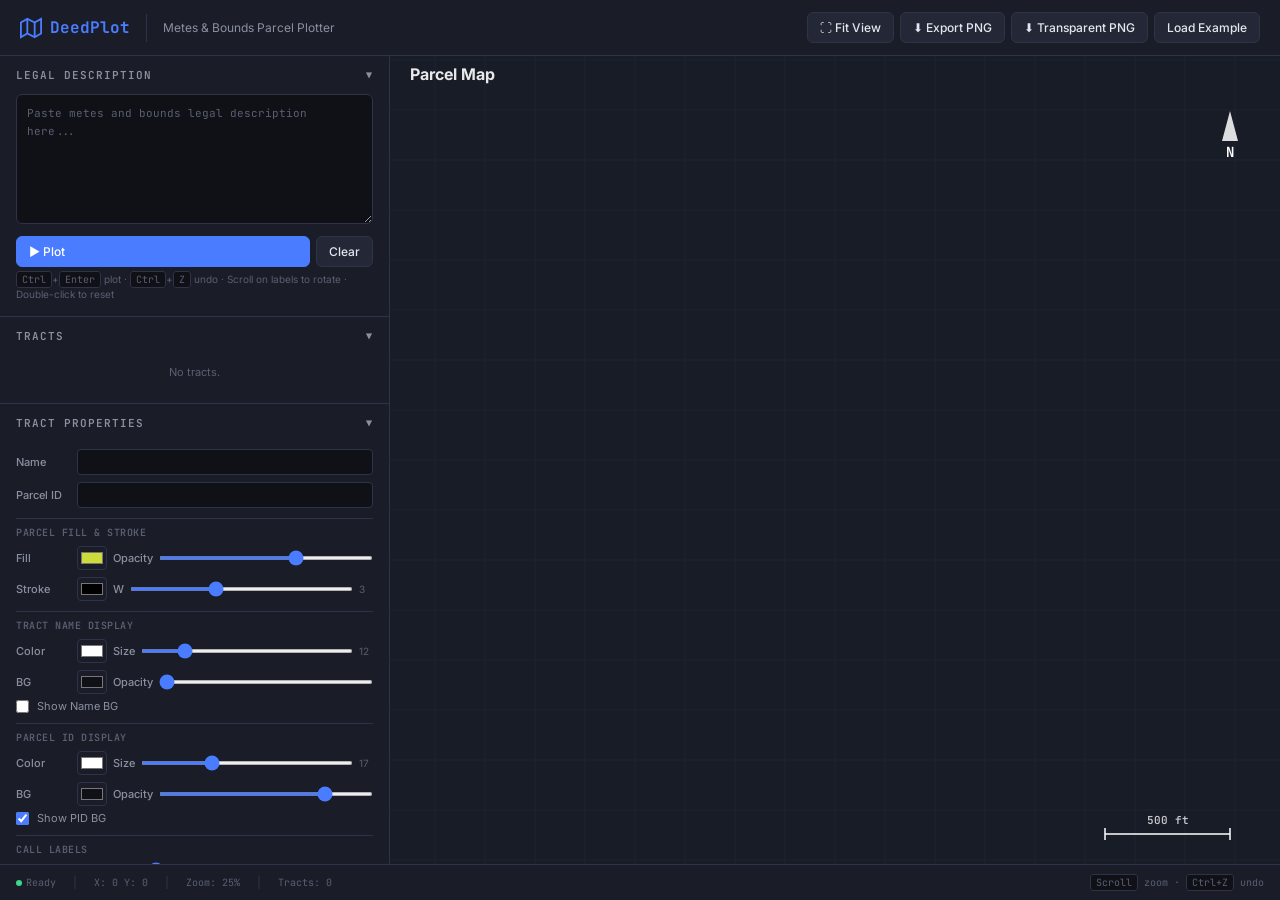
==== lib/index.html @ 86bc39e1 "Initial commit - DeedPlot v5" ====
<!DOCTYPE html>
<html lang="en">
<head>
<meta charset="UTF-8">
<meta name="viewport" content="width=device-width, initial-scale=1.0">
<title>DeedPlot — Metes &amp; Bounds Parcel Plotter</title>
<link href="https://fonts.googleapis.com/css2?family=JetBrains+Mono:wght@300;400;500;600;700&family=Inter:wght@300;400;500;600;700&display=swap" rel="stylesheet">
<style>
:root {
  --bg-primary: #0f1117;
  --bg-secondary: #1a1d27;
  --bg-tertiary: #242836;
  --border: #2d3348;
  --accent: #4a7cff;
  --accent-hover: #6190ff;
  --accent-dim: #2a4a9e;
  --text-primary: #e4e7ef;
  --text-secondary: #8b90a0;
  --text-muted: #5a5f72;
  --success: #3dd68c;
  --danger: #ef4444;
}
*{margin:0;padding:0;box-sizing:border-box}
body{font-family:'Inter',sans-serif;background:var(--bg-primary);color:var(--text-primary);overflow:hidden;height:100vh}
.app{display:grid;grid-template-columns:390px 1fr;grid-template-rows:56px 1fr 36px;height:100vh}
.topbar{grid-column:1/-1;background:var(--bg-secondary);border-bottom:1px solid var(--border);display:flex;align-items:center;padding:0 20px;gap:16px;z-index:100}
.topbar .logo{font-family:'JetBrains Mono',monospace;font-weight:700;font-size:16px;color:var(--accent);display:flex;align-items:center;gap:8px}
.topbar .logo svg{width:22px;height:22px}
.topbar .divider{width:1px;height:28px;background:var(--border)}
.topbar .actions{display:flex;gap:6px;margin-left:auto}
.btn{font-family:'Inter',sans-serif;font-size:12px;font-weight:500;padding:7px 12px;border:1px solid var(--border);border-radius:6px;background:var(--bg-tertiary);color:var(--text-primary);cursor:pointer;transition:all .15s;display:flex;align-items:center;gap:5px;white-space:nowrap}
.btn:hover{border-color:var(--text-muted);background:var(--border)}
.btn.primary{background:var(--accent);border-color:var(--accent);color:#fff}
.btn.primary:hover{background:var(--accent-hover)}
.btn.danger{border-color:var(--danger);color:var(--danger)}
.btn.danger:hover{background:var(--danger);color:#fff}
.btn.sm{padding:4px 10px;font-size:11px}
.sidebar{background:var(--bg-secondary);border-right:1px solid var(--border);overflow-y:auto;display:flex;flex-direction:column}
.sidebar::-webkit-scrollbar{width:6px}
.sidebar::-webkit-scrollbar-track{background:transparent}
.sidebar::-webkit-scrollbar-thumb{background:var(--border);border-radius:3px}
.panel{border-bottom:1px solid var(--border)}
.panel-header{padding:12px 16px;font-family:'JetBrains Mono',monospace;font-size:11px;font-weight:600;text-transform:uppercase;letter-spacing:1px;color:var(--text-secondary);cursor:pointer;display:flex;align-items:center;justify-content:space-between;user-select:none}
.panel-header:hover{color:var(--text-primary)}
.panel-header .chevron{transition:transform .2s;font-size:10px}
.panel-header.collapsed .chevron{transform:rotate(-90deg)}
.panel-body{padding:0 16px 14px}
.panel-body.collapsed{display:none}
.deed-input{width:100%;min-height:130px;background:var(--bg-primary);border:1px solid var(--border);border-radius:6px;padding:10px;font-family:'JetBrains Mono',monospace;font-size:11px;line-height:1.6;color:var(--text-primary);resize:vertical;outline:none}
.deed-input:focus{border-color:var(--accent)}
.deed-input::placeholder{color:var(--text-muted)}
.input-row{display:flex;gap:6px;margin-top:7px;align-items:center}
.input-row label{font-size:11px;color:var(--text-secondary);min-width:55px;font-weight:500}
.input-sm{flex:1;background:var(--bg-primary);border:1px solid var(--border);border-radius:4px;padding:5px 8px;font-family:'JetBrains Mono',monospace;font-size:11px;color:var(--text-primary);outline:none}
.input-sm:focus{border-color:var(--accent)}
input[type="color"]{width:30px;height:24px;border:1px solid var(--border);border-radius:4px;background:none;cursor:pointer;padding:1px}
input[type="range"]{flex:1;accent-color:var(--accent);height:4px}
select.input-sm{appearance:auto;background:var(--bg-primary);color:var(--text-primary);border:1px solid var(--border);border-radius:4px;padding:4px 6px;font-size:11px;cursor:pointer}
.checkbox-row{display:flex;align-items:center;gap:8px;margin-top:5px;font-size:11px;color:var(--text-secondary);cursor:pointer}
.checkbox-row input{accent-color:var(--accent)}
.tract-item{background:var(--bg-primary);border:1px solid var(--border);border-radius:6px;padding:10px 12px;margin-bottom:6px;cursor:pointer;transition:all .15s}
.tract-item:hover{border-color:var(--text-muted)}
.tract-item.active{border-color:var(--accent);box-shadow:0 0 0 1px var(--accent-dim)}
.tract-item .tract-header{display:flex;align-items:center;gap:8px}
.tract-color-dot{width:12px;height:12px;border-radius:3px;flex-shrink:0}
.tract-name{font-size:12px;font-weight:600;flex:1}
.tract-meta{font-family:'JetBrains Mono',monospace;font-size:10px;color:var(--text-muted);margin-top:3px;padding-left:20px}
.call-table{width:100%;border-collapse:collapse;margin-top:8px}
.call-table th{font-family:'JetBrains Mono',monospace;font-size:10px;font-weight:600;text-transform:uppercase;letter-spacing:.5px;color:var(--text-muted);text-align:left;padding:3px 6px;border-bottom:1px solid var(--border)}
.call-table td{font-family:'JetBrains Mono',monospace;font-size:11px;padding:3px 6px;color:var(--text-secondary);border-bottom:1px solid rgba(45,51,72,.3)}
.call-table tr:hover td{color:var(--text-primary);background:rgba(74,124,255,.05)}
.call-num{color:var(--accent);font-weight:600}
.canvas-container{position:relative;overflow:hidden;background:#181c26;cursor:grab}
.canvas-container:active{cursor:grabbing}
.canvas-container canvas{position:absolute;top:0;left:0}
.statusbar{grid-column:1/-1;background:var(--bg-secondary);border-top:1px solid var(--border);display:flex;align-items:center;padding:0 16px;font-family:'JetBrains Mono',monospace;font-size:10px;color:var(--text-muted);gap:16px}
.statusbar .sep{color:var(--border)}
.status-item{display:flex;align-items:center;gap:4px}
.status-dot{width:6px;height:6px;border-radius:50%;background:var(--success)}
.toast{position:fixed;bottom:52px;right:20px;background:var(--bg-tertiary);border:1px solid var(--border);border-radius:8px;padding:10px 16px;font-size:12px;color:var(--text-primary);box-shadow:0 8px 32px rgba(0,0,0,.4);transform:translateY(20px);opacity:0;transition:all .3s;z-index:1000;pointer-events:none}
.toast.show{transform:translateY(0);opacity:1}
kbd{background:var(--bg-primary);border:1px solid var(--border);border-radius:3px;padding:1px 5px;font-family:'JetBrains Mono',monospace;font-size:10px;color:var(--text-muted)}
.help-text{font-size:10px;color:var(--text-muted);margin-top:5px;line-height:1.5}
.section-label{font-family:'JetBrains Mono',monospace;font-size:10px;font-weight:600;text-transform:uppercase;letter-spacing:.5px;color:var(--text-muted);margin-top:10px;margin-bottom:5px;padding-top:7px;border-top:1px solid var(--border)}
.anno-item{display:flex;align-items:center;gap:4px;background:var(--bg-primary);border:1px solid var(--border);border-radius:4px;padding:4px 6px;margin-bottom:4px;font-size:11px}
.anno-item input[type="text"]{flex:1;background:transparent;border:none;color:var(--text-primary);font-family:'JetBrains Mono',monospace;font-size:11px;outline:none;min-width:0}
</style>
</head>
<body>
<div class="app">
  <div class="topbar">
    <div class="logo">
      <svg viewBox="0 0 24 24" fill="none" stroke="currentColor" stroke-width="2"><polygon points="1 6 1 22 8 18 16 22 23 18 23 2 16 6 8 2 1 6"/><line x1="8" y1="2" x2="8" y2="18"/><line x1="16" y1="6" x2="16" y2="22"/></svg>
      DeedPlot
    </div>
    <div class="divider"></div>
    <span style="font-size:12px;color:var(--text-secondary)">Metes &amp; Bounds Parcel Plotter</span>
    <div class="actions">
      <button class="btn" onclick="fitToView()">⛶ Fit View</button>
      <button class="btn" onclick="exportPNG(false)">⬇ Export PNG</button>
      <button class="btn" onclick="exportPNG(true)">⬇ Transparent PNG</button>
      <button class="btn" onclick="loadExample()">Load Example</button>
    </div>
  </div>

  <div class="sidebar">
    <div class="panel">
      <div class="panel-header" onclick="togglePanel(this)">Legal Description <span class="chevron">▼</span></div>
      <div class="panel-body">
        <textarea class="deed-input" id="deedInput" placeholder="Paste metes and bounds legal description here..."></textarea>
        <div class="input-row" style="margin-top:8px">
          <button class="btn primary" onclick="parseDeed()" style="flex:1">▶ Plot</button>
          <button class="btn" onclick="document.getElementById('deedInput').value='';clearTracts();">Clear</button>
        </div>
        <div class="help-text"><kbd>Ctrl</kbd>+<kbd>Enter</kbd> plot · <kbd>Ctrl</kbd>+<kbd>Z</kbd> undo · Scroll on labels to rotate · Double-click to reset</div>
      </div>
    </div>

    <div class="panel">
      <div class="panel-header" onclick="togglePanel(this)">Tracts <span class="chevron">▼</span></div>
      <div class="panel-body" id="tractList"><div style="color:var(--text-muted);font-size:11px;padding:10px 0;text-align:center">No tracts.</div></div>
    </div>

    <div class="panel">
      <div class="panel-header" onclick="togglePanel(this)">Tract Properties <span class="chevron">▼</span></div>
      <div class="panel-body" id="tractProps">
        <div class="input-row"><label>Name</label><input class="input-sm" id="propName" oninput="updateProp('name',this.value)"></div>
        <div class="input-row"><label>Parcel ID</label><input class="input-sm" id="propParcelId" oninput="updateProp('parcelId',this.value)"></div>

        <div class="section-label">Parcel Fill &amp; Stroke</div>
        <div class="input-row"><label>Fill</label><input type="color" id="propFill" value="#CDDC39" oninput="updateProp('fillColor',this.value)"><label style="min-width:auto">Opacity</label><input type="range" id="propAlpha" min="0" max="100" value="65" oninput="updateProp('alpha',this.value/100)"></div>
        <div class="input-row"><label>Stroke</label><input type="color" id="propStroke" value="#000000" oninput="updateProp('strokeColor',this.value)"><label style="min-width:auto">W</label><input type="range" id="propStrokeW" min="0" max="8" value="3" oninput="updateProp('strokeWidth',+this.value)"><span id="strokeWVal" style="font-size:10px;color:var(--text-muted);min-width:14px">3</span></div>

        <div class="section-label">Tract Name Display</div>
        <div class="input-row"><label>Color</label><input type="color" id="propNameColor" value="#ffffff" oninput="updateProp('nameColor',this.value)"><label style="min-width:auto">Size</label><input type="range" id="propNameSize" min="8" max="30" value="12" oninput="updateProp('nameSize',+this.value)"><span id="nameSizeVal" style="font-size:10px;color:var(--text-muted);min-width:14px">12</span></div>
        <div class="input-row"><label>BG</label><input type="color" id="propNameBg" value="#0f1117" oninput="updateProp('nameBg',this.value)"><label style="min-width:auto">Opacity</label><input type="range" id="propNameBgA" min="0" max="100" value="0" oninput="updateProp('nameBgAlpha',this.value/100)"></div>
        <label class="checkbox-row"><input type="checkbox" id="propNameShowBg" onchange="updateProp('nameShowBg',this.checked)"> Show Name BG</label>

        <div class="section-label">Parcel ID Display</div>
        <div class="input-row"><label>Color</label><input type="color" id="propPidColor" value="#ffffff" oninput="updateProp('pidColor',this.value)"><label style="min-width:auto">Size</label><input type="range" id="propPidSize" min="8" max="36" value="17" oninput="updateProp('pidSize',+this.value)"><span id="pidSizeVal" style="font-size:10px;color:var(--text-muted);min-width:14px">17</span></div>
        <div class="input-row"><label>BG</label><input type="color" id="propPidBg" value="#0f1117" oninput="updateProp('pidBg',this.value)"><label style="min-width:auto">Opacity</label><input type="range" id="propPidBgA" min="0" max="100" value="80" oninput="updateProp('pidBgAlpha',this.value/100)"></div>
        <label class="checkbox-row"><input type="checkbox" id="propPidShowBg" checked onchange="updateProp('pidShowBg',this.checked)"> Show PID BG</label>

        <div class="section-label">Call Labels</div>
        <div class="input-row"><label>Size</label><input type="range" id="propFontSize" min="6" max="28" value="12" oninput="updateProp('fontSize',+this.value)"><span id="fontSizeVal" style="font-size:10px;color:var(--text-muted);min-width:14px">12</span></div>
        <div class="input-row"><label>Text</label><input type="color" id="propLabelColor" value="#e4e7ef" oninput="updateProp('labelColor',this.value)"><label style="min-width:auto">BG</label><input type="color" id="propLabelBg" value="#0f1117" oninput="updateProp('labelBg',this.value)"><label style="min-width:auto">Op</label><input type="range" id="propLabelBgA" min="0" max="100" value="85" oninput="updateProp('labelBgAlpha',this.value/100)"></div>
        <label class="checkbox-row"><input type="checkbox" id="propShowLabelBg" checked onchange="updateProp('showLabelBg',this.checked)"> Show Label BG</label>

        <div class="section-label">Leader Lines</div>
        <div class="input-row"><label>Color</label><input type="color" id="propLeaderColor" value="#ffffff" oninput="updateProp('leaderColor',this.value)"><label style="min-width:auto">W</label><input type="range" id="propLeaderW" min="0.5" max="4" step="0.5" value="1" oninput="updateProp('leaderWidth',+this.value)"><label style="min-width:auto">Op</label><input type="range" id="propLeaderA" min="10" max="100" value="50" oninput="updateProp('leaderAlpha',this.value/100)"></div>
        <div class="input-row"><label>End</label><select class="input-sm" id="propLeaderEnd" onchange="updateProp('leaderEnd',this.value)" style="flex:1"><option value="circle">● Circle</option><option value="diamond">◆ Diamond</option><option value="triangle">▶ Triangle</option><option value="triangle-rev">◀ Rev Triangle</option><option value="arrow">→ Arrow</option><option value="none">None</option></select></div>

        <div class="section-label">Display</div>
        <label class="checkbox-row"><input type="checkbox" id="propLeaderLines" checked onchange="updateProp('leaderLines',this.checked)"> Auto Leader Lines</label>
        <label class="checkbox-row"><input type="checkbox" id="propShowBearings" checked onchange="updateProp('showBearings',this.checked)"> Show Bearings</label>
        <label class="checkbox-row"><input type="checkbox" id="propShowDistances" checked onchange="updateProp('showDistances',this.checked)"> Show Distances</label>
        <label class="checkbox-row"><input type="checkbox" id="propNumberCalls" checked onchange="updateProp('numberCalls',this.checked)"> Number Calls</label>
        <label class="checkbox-row"><input type="checkbox" id="propHatch" onchange="updateProp('hatching',this.checked)"> Hatching</label>
      </div>
    </div>

    <div class="panel">
      <div class="panel-header" onclick="togglePanel(this)">Text Annotations <span class="chevron">▼</span></div>
      <div class="panel-body"><div id="annoList"></div><button class="btn sm" onclick="addAnnotation()" style="margin-top:4px;width:100%">+ Add Text</button><div class="help-text">Drag to move. Scroll to rotate.</div></div>
    </div>

    <div class="panel">
      <div class="panel-header" onclick="togglePanel(this)">Background Image <span class="chevron">▼</span></div>
      <div class="panel-body">
        <input type="file" id="bgInput" accept="image/*" onchange="loadBgImage(this)" style="display:none">
        <button class="btn sm" onclick="document.getElementById('bgInput').click()" style="width:100%">📷 Upload Image</button>
        <div class="input-row"><label>Opacity</label><input type="range" id="bgAlpha" min="0" max="100" value="40" oninput="bgS.alpha=this.value/100;redraw()"></div>
        <div class="input-row"><label>Scale</label><input type="range" id="bgScale" min="1" max="2000" value="100" oninput="bgS.scale=this.value/100;$('bgScaleV').textContent=this.value+'%';redraw()"><span id="bgScaleV" style="font-size:10px;color:var(--text-muted);min-width:36px">100%</span></div>
        <div class="input-row"><label>Rotation</label><input type="range" id="bgRot" min="-180" max="180" value="0" oninput="bgS.rotation=+this.value;$('bgRotV').textContent=this.value+'°';$('bgRotFine').value=0;redraw()"><span id="bgRotV" style="font-size:10px;color:var(--text-muted);min-width:28px">0°</span></div>
        <div class="input-row"><label>Fine ±5°</label><input type="range" id="bgRotFine" min="-50" max="50" value="0" step="1" oninput="bgS.rotFine=this.value/10;$('bgRotFineV').textContent=(this.value/10).toFixed(1)+'°';redraw()"><span id="bgRotFineV" style="font-size:10px;color:var(--text-muted);min-width:32px">0.0°</span></div>
        <label class="checkbox-row"><input type="checkbox" id="bgShow" checked onchange="bgS.show=this.checked;redraw()"> Show</label>
        <button class="btn sm danger" onclick="clearBgImage()" style="margin-top:4px;width:100%">Remove</button>
        <div class="help-text">Drag image on map to position.</div>
      </div>
    </div>

    <div class="panel">
      <div class="panel-header" onclick="togglePanel(this)">Map Settings <span class="chevron">▼</span></div>
      <div class="panel-body">
        <div class="input-row"><label>Title</label><input class="input-sm" id="mapTitle" value="Parcel Map" oninput="redraw()"></div>
        <div class="input-row"><label>Subtitle</label><input class="input-sm" id="mapSubtitle" oninput="redraw()"></div>
        <div class="input-row"><label>Text Color</label><input type="color" id="mapTextColor" value="#ffffff" oninput="redraw()"></div>
        <div class="input-row"><label>Canvas BG</label><input type="color" id="mapBg" value="#181c26" oninput="redraw()"><label style="min-width:auto">Grid</label><input type="color" id="mapGrid" value="#252b3d" oninput="redraw()"></div>
        <label class="checkbox-row"><input type="checkbox" id="mapShowGrid" checked onchange="redraw()"> Grid</label>
        <label class="checkbox-row"><input type="checkbox" id="mapShowNorth" checked onchange="redraw()"> North Arrow</label>
        <label class="checkbox-row"><input type="checkbox" id="mapShowScale" checked onchange="redraw()"> Scale Bar</label>
        <label class="checkbox-row"><input type="checkbox" id="mapShowLegend" checked onchange="redraw()"> Call Legend Box</label>
      </div>
    </div>

    <div class="panel">
      <div class="panel-header" onclick="togglePanel(this)">Call Schedule <span class="chevron">▼</span></div>
      <div class="panel-body" id="callSchedule"><div style="color:var(--text-muted);font-size:11px;text-align:center;padding:6px 0">Select a tract.</div></div>
    </div>
  </div>

  <div class="canvas-container" id="canvasContainer"><canvas id="mapCanvas"></canvas></div>

  <div class="statusbar">
    <div class="status-item"><span class="status-dot"></span> Ready</div>
    <span class="sep">│</span><span id="statusCoords">X: 0  Y: 0</span>
    <span class="sep">│</span><span id="statusZoom">Zoom: 100%</span>
    <span class="sep">│</span><span id="statusTracts">Tracts: 0</span>
    <span style="margin-left:auto"><kbd>Scroll</kbd> zoom · <kbd>Ctrl+Z</kbd> undo</span>
  </div>
</div>
<div class="toast" id="toast"></div>

<script>
const $=id=>document.getElementById(id);

// ═══════════════ STATE ═══════════════
let tracts=[], activeTractIdx=-1;
let cam={x:0,y:0,zoom:0.25};
let isDragging=false, dragStart={x:0,y:0};
let canvas, ctx;
let dragTarget=null, dragOffset={x:0,y:0};
let annotations=[];
let bgS={img:null,show:true,alpha:0.4,scale:1,rotation:0,rotFine:0,wx:0,wy:0};
let legendPos={wx:null,wy:null}; // world coords, null=auto bottom-left

// Undo
let undoStack=[], MAX_UNDO=50;
function saveUndo(){
  const s={tracts:JSON.parse(JSON.stringify(tracts,(k,v)=>typeof v==='function'?undefined:v)),annotations:JSON.parse(JSON.stringify(annotations)),activeTractIdx,legendPos:{...legendPos}};
  undoStack.push(s);if(undoStack.length>MAX_UNDO)undoStack.shift();
}
function doUndo(){
  if(!undoStack.length){showToast('Nothing to undo');return;}
  const s=undoStack.pop();
  annotations=s.annotations;activeTractIdx=s.activeTractIdx;legendPos=s.legendPos;
  tracts=s.tracts.map(t=>{t.calls=t.calls.map(c=>{c.toRad=makeToRad(c.quad,c.deg,c.min,c.sec,c.dir);return c;});t.coords=callsToCoords(t.calls);return t;});
  updateTractList();updateProps();updateCallSchedule();updateAnnoList();redraw();showToast('Undo');
}

// ═══════════════ MATH ═══════════════
function makeToRad(q,d,m,s,dir){return function(){const dd=d+m/60+s/3600;if(q==='N'&&dir==='E')return(90-dd)*Math.PI/180;if(q==='N'&&dir==='W')return(90+dd)*Math.PI/180;if(q==='S'&&dir==='E')return(270+dd)*Math.PI/180;if(q==='S'&&dir==='W')return(270-dd)*Math.PI/180;return 0;};}

function parseBearing(text){
  const t=text.replace(/North/gi,'N').replace(/South/gi,'S').replace(/East/gi,'E').replace(/West/gi,'W').replace(/[''′]/g,"'").replace(/[""″]/g,'"').replace(/[°˚]/g,'°');
  const m=t.match(/([NS])\s*(\d+)[°]\s*(\d+)[':]\s*([\d.]+)["']?\s*([EW])/);
  if(!m)return null;
  const quad=m[1],deg=+m[2],min=+m[3],sec=+m[4],dir=m[5];
  const after=t.slice(t.indexOf(m[0])+m[0].length);
  const dm=after.match(/(?:a\s+distance\s+of\s+)?(\d[\d,]*(?:\.\d+)?)\s*(?:feet|ft|')?/i);
  if(!dm)return null;
  const dist=parseFloat(dm[1].replace(/,/g,''));
  return{quad,deg,min,sec,dir,dist,bearingStr:`${quad} ${String(deg).padStart(2,'0')}°${String(min).padStart(2,'0')}'${sec.toFixed(2).padStart(5,'0')}" ${dir}`,labelOffset:null,labelRotation:0,toRad:makeToRad(quad,deg,min,sec,dir)};
}

function parseDescription(text){return text.replace(/\n/g,' ').replace(/\s+/g,' ').split(/[Tt]hence\s+/).map(parseBearing).filter(Boolean);}

function callsToCoords(calls,sx=0,sy=0){const pts=[{x:sx,y:sy}];let x=sx,y=sy;for(const c of calls){const a=c.toRad();x+=c.dist*Math.cos(a);y+=c.dist*Math.sin(a);pts.push({x,y});}return pts;}
function computeArea(pts){let a=0;const n=pts.length-1;for(let i=0;i<n;i++){const j=(i+1)%n;a+=pts[i].x*pts[j].y-pts[j].x*pts[i].y;}return Math.abs(a)/2/43560;}
function centroid(pts){const n=pts.length-1;let cx=0,cy=0;for(let i=0;i<n;i++){cx+=pts[i].x;cy+=pts[i].y;}return{x:cx/n,y:cy/n};}
function closureError(pts){const s=pts[0],e=pts[pts.length-1];return Math.sqrt((e.x-s.x)**2+(e.y-s.y)**2);}

// ═══════════════ TRACTS ═══════════════
const defColors=['#CDDC39','#EF9A9A','#81D4FA','#A5D6A7','#FFE082','#CE93D8','#80CBC4'];
function createTract(calls,name){
  return{name:name||`Tract ${tracts.length+1}`,parcelId:'',calls,coords:callsToCoords(calls),
    fillColor:defColors[tracts.length%defColors.length],alpha:0.65,
    strokeColor:'#000000',strokeWidth:3,
    fontSize:12,labelColor:'#e4e7ef',labelBg:'#0f1117',labelBgAlpha:0.85,showLabelBg:true,
    nameColor:'#ffffff',nameSize:12,nameBg:'#0f1117',nameBgAlpha:0,nameShowBg:false,nameOffset:null,nameRotation:0,
    pidColor:'#ffffff',pidSize:17,pidBg:'#0f1117',pidBgAlpha:0.8,pidShowBg:true,pidOffset:null,pidRotation:0,
    leaderColor:'#ffffff',leaderWidth:1,leaderEnd:'circle',leaderAlpha:0.5,
    leaderLines:true,showBearings:true,showDistances:true,numberCalls:true,hatching:false,isException:false};
}

function parseDeed(){
  const text=$('deedInput').value.trim();if(!text){showToast('Paste a description');return;}
  saveUndo();
  const excIdx=text.search(/EXCEPT(?:ING)?/i);
  if(excIdx>0){
    const mc=parseDescription(text.slice(0,excIdx)),ec=parseDescription(text.slice(excIdx));
    if(mc.length)tracts.push(createTract(mc,'Main Tract'));
    if(ec.length){const t=createTract(ec,'Exception');t.fillColor='#FF8A65';t.isException=true;t.hatching=true;tracts.push(t);}
  }else{
    const calls=parseDescription(text);if(!calls.length){showToast('No calls found.');return;}
    tracts.push(createTract(calls));
  }
  updateTractList();if(tracts.length>0)selectTract(tracts.length-1);fitToView();setTimeout(fitToView,100);showToast(`Plotted ${tracts.length} tract(s)`);
}

function clearTracts(){saveUndo();tracts=[];activeTractIdx=-1;annotations=[];legendPos={wx:null,wy:null};updateTractList();updateCallSchedule();updateAnnoList();redraw();}
function selectTract(i){activeTractIdx=i;updateTractList();updateProps();updateCallSchedule();redraw();}

function updateProp(key,val){
  if(activeTractIdx<0)return;saveUndo();
  tracts[activeTractIdx][key]=val;
  if(key==='fontSize')$('fontSizeVal').textContent=val;
  if(key==='strokeWidth')$('strokeWVal').textContent=val;
  if(key==='nameSize')$('nameSizeVal').textContent=val;
  if(key==='pidSize')$('pidSizeVal').textContent=val;
  updateTractList();redraw();
}

function updateProps(){
  if(activeTractIdx<0)return;const t=tracts[activeTractIdx];
  $('propName').value=t.name;$('propParcelId').value=t.parcelId;
  $('propFill').value=t.fillColor;$('propAlpha').value=Math.round(t.alpha*100);
  $('propStroke').value=t.strokeColor;$('propStrokeW').value=t.strokeWidth;$('strokeWVal').textContent=t.strokeWidth;
  $('propNameColor').value=t.nameColor;$('propNameSize').value=t.nameSize;$('nameSizeVal').textContent=t.nameSize;
  $('propNameBg').value=t.nameBg;$('propNameBgA').value=Math.round(t.nameBgAlpha*100);$('propNameShowBg').checked=t.nameShowBg;
  $('propPidColor').value=t.pidColor;$('propPidSize').value=t.pidSize;$('pidSizeVal').textContent=t.pidSize;
  $('propPidBg').value=t.pidBg;$('propPidBgA').value=Math.round(t.pidBgAlpha*100);$('propPidShowBg').checked=t.pidShowBg;
  $('propFontSize').value=t.fontSize;$('fontSizeVal').textContent=t.fontSize;
  $('propLabelColor').value=t.labelColor;$('propLabelBg').value=t.labelBg;$('propLabelBgA').value=Math.round(t.labelBgAlpha*100);$('propShowLabelBg').checked=t.showLabelBg;
  $('propLeaderColor').value=t.leaderColor;$('propLeaderW').value=t.leaderWidth;$('propLeaderEnd').value=t.leaderEnd;$('propLeaderA').value=Math.round(t.leaderAlpha*100);
  $('propLeaderLines').checked=t.leaderLines;$('propShowBearings').checked=t.showBearings;$('propShowDistances').checked=t.showDistances;$('propNumberCalls').checked=t.numberCalls;$('propHatch').checked=t.hatching;
}

function updateTractList(){
  const el=$('tractList');
  if(!tracts.length){el.innerHTML='<div style="color:var(--text-muted);font-size:11px;padding:10px 0;text-align:center">No tracts.</div>';return;}
  el.innerHTML=tracts.map((t,i)=>{
    const a=computeArea(t.coords),cls=i===activeTractIdx?'tract-item active':'tract-item';
    return`<div class="${cls}" onclick="selectTract(${i})"><div class="tract-header"><div class="tract-color-dot" style="background:${t.fillColor}"></div><span class="tract-name">${t.name}</span><button class="btn sm danger" onclick="event.stopPropagation();saveUndo();tracts.splice(${i},1);if(activeTractIdx>=${i})activeTractIdx=Math.max(0,activeTractIdx-1);updateTractList();redraw();">✕</button></div><div class="tract-meta">${t.calls.length} calls · ${a.toFixed(4)} ac · closure ${closureError(t.coords).toFixed(4)}'</div></div>`;
  }).join('');
  $('statusTracts').textContent=`Tracts: ${tracts.length}`;
}

function updateCallSchedule(){
  const el=$('callSchedule');
  if(activeTractIdx<0){el.innerHTML='<div style="color:var(--text-muted);font-size:11px;text-align:center;padding:6px 0">Select a tract.</div>';return;}
  const t=tracts[activeTractIdx];
  let h='<table class="call-table"><tr><th>#</th><th>Bearing</th><th>Dist</th></tr>';
  t.calls.forEach((c,i)=>{h+=`<tr><td class="call-num">${i+1}</td><td>${c.bearingStr}</td><td>${c.dist.toFixed(2)}'</td></tr>`;});
  h+='</table>';
  const area=computeArea(t.coords),ce=closureError(t.coords),perim=t.calls.reduce((s,c)=>s+c.dist,0),ratio=ce>0.001?`1:${Math.round(perim/ce)}`:'PERFECT';
  h+=`<div style="margin-top:6px;font-family:'JetBrains Mono',monospace;font-size:10px;color:var(--text-secondary);line-height:1.7">Area: ${area.toFixed(4)} ac (${(area*43560).toFixed(0)} sf)<br>Perim: ${perim.toFixed(2)}'<br>Closure: ${ce.toFixed(4)}' (${ratio})</div>`;
  el.innerHTML=h;
}

// ═══════════════ ANNOTATIONS ═══════════════
function addAnnotation(){saveUndo();annotations.push({text:'Label',wx:cam.x,wy:cam.y,color:'#ffffff',bgColor:'#0f1117',bgAlpha:0.8,showBg:true,fontSize:14,rotation:0});updateAnnoList();redraw();}
function updateAnnoList(){
  const el=$('annoList');if(!annotations.length){el.innerHTML='';return;}
  el.innerHTML=annotations.map((a,i)=>`<div class="anno-item"><input type="text" value="${a.text}" oninput="annotations[${i}].text=this.value;redraw()"><input type="color" value="${a.color}" style="width:20px;height:18px;border:none;padding:0" onchange="annotations[${i}].color=this.value;redraw()" title="Text"><input type="color" value="${a.bgColor}" style="width:20px;height:18px;border:none;padding:0" onchange="annotations[${i}].bgColor=this.value;redraw()" title="BG"><input type="checkbox" ${a.showBg?'checked':''} onchange="annotations[${i}].showBg=this.checked;redraw()" style="margin:0" title="BG on/off"><input type="number" value="${a.fontSize}" style="width:30px;background:var(--bg-tertiary);border:1px solid var(--border);border-radius:3px;color:var(--text-primary);font-size:10px;text-align:center;padding:2px" onchange="annotations[${i}].fontSize=+this.value;redraw()"><button class="btn sm danger" onclick="saveUndo();annotations.splice(${i},1);updateAnnoList();redraw();" style="padding:2px 5px">✕</button></div>`).join('');
}

// ═══════════════ BG IMAGE ═══════════════
function loadBgImage(input){const f=input.files[0];if(!f)return;const r=new FileReader();r.onload=e=>{const img=new Image();img.onload=()=>{bgS.img=img;bgS.wx=cam.x;bgS.wy=cam.y;bgS.show=true;$('bgShow').checked=true;redraw();showToast('Image loaded');};img.src=e.target.result;};r.readAsDataURL(f);}
function clearBgImage(){bgS.img=null;$('bgInput').value='';redraw();}

// ═══════════════ CANVAS ═══════════════
function initCanvas(){canvas=$('mapCanvas');ctx=canvas.getContext('2d');resizeCanvas();window.addEventListener('resize',resizeCanvas);}
function resizeCanvas(){const c=$('canvasContainer'),w=c.clientWidth||800,h=c.clientHeight||600,d=window.devicePixelRatio||1;canvas.width=w*d;canvas.height=h*d;canvas.style.width=w+'px';canvas.style.height=h+'px';ctx.setTransform(d,0,0,d,0,0);redraw();}
function w2s(wx,wy){const c=$('canvasContainer');return{x:c.clientWidth/2+(wx-cam.x)*cam.zoom,y:c.clientHeight/2-(wy-cam.y)*cam.zoom};}
function s2w(sx,sy){const c=$('canvasContainer');return{x:cam.x+(sx-c.clientWidth/2)/cam.zoom,y:cam.y-(sy-c.clientHeight/2)/cam.zoom};}

// ═══════════════ HIT TEST ═══════════════
function getLabelPos(tract,ci){
  const pts=tract.coords,p1=w2s(pts[ci].x,pts[ci].y),p2=w2s(pts[ci+1].x,pts[ci+1].y);
  const mx=(p1.x+p2.x)/2,my=(p1.y+p2.y)/2,call=tract.calls[ci];
  if(call.labelOffset){const s=w2s(call.labelOffset.wx,call.labelOffset.wy);return{x:s.x,y:s.y,ax:mx,ay:my};}
  const dx=p2.x-p1.x,dy=p2.y-p1.y,ang=Math.atan2(dy,dx),px=-Math.sin(ang),py=Math.cos(ang);
  const ll=Math.sqrt(dx*dx+dy*dy),fs=tract.fontSize*Math.min(1,cam.zoom*2.5);
  let lines=[];if(tract.numberCalls)lines.push('x');if(tract.showBearings)lines.push(call.bearingStr);if(tract.showDistances)lines.push('x');
  const lw=lines.reduce((m,l)=>Math.max(m,l.length*fs*.55),0);
  const ul=tract.leaderLines&&(ll<lw*1.2||ll<60),off=ul?Math.max(60,ll*.8):18;
  return{x:mx+px*off,y:my+py*off,ax:mx,ay:my};
}
function getNamePos(t){if(t.nameOffset){const s=w2s(t.nameOffset.wx,t.nameOffset.wy);return s;}const c=centroid(t.coords),s=w2s(c.x,c.y);return{x:s.x,y:s.y+(t.parcelId?t.pidSize*2:0)};}
function getPidPos(t){if(t.pidOffset){const s=w2s(t.pidOffset.wx,t.pidOffset.wy);return s;}return w2s(centroid(t.coords).x,centroid(t.coords).y);}
function getLegendPos(W,H){if(legendPos.wx!==null)return w2s(legendPos.wx,legendPos.wy);return{x:20,y:H-20};}

function hitTest(sx,sy){
  // Legend
  if($('mapShowLegend').checked&&tracts.length){const c=$('canvasContainer'),lp=getLegendPos(c.clientWidth,c.clientHeight);const lw=getLegendDims();if(sx>=lp.x&&sx<=lp.x+lw.w&&sy>=lp.y-lw.h&&sy<=lp.y)return{type:'legend'};}
  for(let i=annotations.length-1;i>=0;i--){const s=w2s(annotations[i].wx,annotations[i].wy);if(Math.abs(sx-s.x)<60&&Math.abs(sy-s.y)<20)return{type:'anno',idx:i};}
  for(let ti=tracts.length-1;ti>=0;ti--){
    const t=tracts[ti];
    const np=getNamePos(t);if(Math.abs(sx-np.x)<60&&Math.abs(sy-np.y)<16)return{type:'tname',tractIdx:ti};
    if(t.parcelId){const pp=getPidPos(t);if(Math.abs(sx-pp.x)<60&&Math.abs(sy-pp.y)<16)return{type:'tpid',tractIdx:ti};}
    for(let ci=0;ci<t.calls.length;ci++){const p=getLabelPos(t,ci);if(Math.abs(sx-p.x)<50&&Math.abs(sy-p.y)<30)return{type:'label',tractIdx:ti,callIdx:ci};}
  }
  if(bgS.img&&bgS.show){const bs=w2s(bgS.wx,bgS.wy),bw=bgS.img.width*bgS.scale*cam.zoom,bh=bgS.img.height*bgS.scale*cam.zoom;if(Math.abs(sx-bs.x)<bw/2&&Math.abs(sy-bs.y)<bh/2)return{type:'bg'};}
  return null;
}

// ═══════════════ DRAWING ═══════════════
function redraw(transparent){
  if(!ctx)return;const c=$('canvasContainer'),W=c.clientWidth,H=c.clientHeight;
  if(transparent){ctx.clearRect(0,0,W,H);}else{ctx.fillStyle=$('mapBg').value;ctx.fillRect(0,0,W,H);}
  if(!transparent&&bgS.img&&bgS.show){
    const s=w2s(bgS.wx,bgS.wy),iw=bgS.img.width*bgS.scale,ih=bgS.img.height*bgS.scale;
    ctx.save();ctx.globalAlpha=bgS.alpha;ctx.translate(s.x,s.y);ctx.rotate((bgS.rotation+(bgS.rotFine||0))*Math.PI/180);
    ctx.drawImage(bgS.img,-iw*cam.zoom/2,-ih*cam.zoom/2,iw*cam.zoom,ih*cam.zoom);ctx.restore();
  }
  if(!transparent&&$('mapShowGrid').checked)drawGrid(W,H);
  for(let i=0;i<tracts.length;i++)drawTract(tracts[i],i===activeTractIdx);
  drawAnnotations();
  const mc=$('mapTextColor').value;
  if($('mapShowNorth').checked)drawNorthArrow(W,H,mc);
  if($('mapShowScale').checked)drawScaleBar(W,H,mc);
  if($('mapShowLegend').checked&&tracts.length)drawLegend(W,H);
  drawTitle(W,mc);
  $('statusZoom').textContent=`Zoom: ${Math.round(cam.zoom*100)}%`;
}

function drawGrid(W,H){
  let sp=100;while(sp*cam.zoom<40)sp*=2;while(sp*cam.zoom>200)sp/=2;
  const tl=s2w(0,0),br=s2w(W,H);
  ctx.strokeStyle=$('mapGrid').value;ctx.lineWidth=.5;
  for(let x=Math.floor(Math.min(tl.x,br.x)/sp)*sp;x<=Math.ceil(Math.max(tl.x,br.x)/sp)*sp;x+=sp){const s=w2s(x,0);ctx.beginPath();ctx.moveTo(s.x,0);ctx.lineTo(s.x,H);ctx.stroke();}
  for(let y=Math.floor(Math.min(tl.y,br.y)/sp)*sp;y<=Math.ceil(Math.max(tl.y,br.y)/sp)*sp;y+=sp){const s=w2s(0,y);ctx.beginPath();ctx.moveTo(0,s.y);ctx.lineTo(W,s.y);ctx.stroke();}
}

function drawEndpoint(x,y,shape,sz,color,angle){
  ctx.fillStyle=color;ctx.strokeStyle=color;ctx.lineWidth=1;
  if(shape==='circle'){ctx.beginPath();ctx.arc(x,y,sz,0,Math.PI*2);ctx.fill();}
  else if(shape==='diamond'){ctx.save();ctx.translate(x,y);ctx.rotate(Math.PI/4);ctx.fillRect(-sz,-sz,sz*2,sz*2);ctx.restore();}
  else if(shape==='triangle'){ctx.save();ctx.translate(x,y);ctx.rotate(angle);ctx.beginPath();ctx.moveTo(sz,0);ctx.lineTo(-sz,-sz);ctx.lineTo(-sz,sz);ctx.closePath();ctx.fill();ctx.restore();}
  else if(shape==='triangle-rev'){ctx.save();ctx.translate(x,y);ctx.rotate(angle);ctx.beginPath();ctx.moveTo(-sz,0);ctx.lineTo(sz,-sz);ctx.lineTo(sz,sz);ctx.closePath();ctx.fill();ctx.restore();}
  else if(shape==='arrow'){ctx.save();ctx.translate(x,y);ctx.rotate(angle);ctx.beginPath();ctx.moveTo(sz+2,0);ctx.lineTo(-sz,-sz);ctx.moveTo(sz+2,0);ctx.lineTo(-sz,sz);ctx.lineWidth=1.5;ctx.stroke();ctx.restore();}
}

function drawTract(tract,isActive){
  const pts=tract.coords;if(pts.length<2)return;
  const sp=pts.map(p=>w2s(p.x,p.y));
  // Fill
  ctx.beginPath();sp.forEach((p,i)=>i===0?ctx.moveTo(p.x,p.y):ctx.lineTo(p.x,p.y));ctx.closePath();
  ctx.globalAlpha=tract.alpha;ctx.fillStyle=tract.fillColor;ctx.fill();ctx.globalAlpha=1;
  // Hatching
  if(tract.hatching){ctx.save();ctx.beginPath();sp.forEach((p,i)=>i===0?ctx.moveTo(p.x,p.y):ctx.lineTo(p.x,p.y));ctx.closePath();ctx.clip();const b=getBounds(sp);ctx.strokeStyle='rgba(0,0,0,.3)';ctx.lineWidth=1;for(let d=b.minX-b.h;d<b.maxX+b.h;d+=12){ctx.beginPath();ctx.moveTo(d,b.minY);ctx.lineTo(d+b.h,b.maxY);ctx.stroke();}ctx.restore();}
  // Stroke
  if(tract.strokeWidth>0){ctx.beginPath();sp.forEach((p,i)=>i===0?ctx.moveTo(p.x,p.y):ctx.lineTo(p.x,p.y));ctx.closePath();ctx.strokeStyle=tract.strokeColor;ctx.lineWidth=isActive?tract.strokeWidth+1:tract.strokeWidth;ctx.stroke();}
  // Call labels
  const fs=tract.fontSize*Math.min(1,cam.zoom*2.5);
  for(let i=0;i<tract.calls.length;i++){
    const call=tract.calls[i];let lines=[];
    if(tract.numberCalls)lines.push(`(${i+1})`);if(tract.showBearings)lines.push(call.bearingStr);if(tract.showDistances)lines.push(`${call.dist.toFixed(2)}'`);
    if(!lines.length)continue;
    const pos=getLabelPos(tract,i),mx=pos.ax||(sp[i].x+sp[i+1].x)/2,my=pos.ay||(sp[i].y+sp[i+1].y)/2;
    const dx2=sp[i+1].x-sp[i].x,dy2=sp[i+1].y-sp[i].y,ll=Math.sqrt(dx2*dx2+dy2*dy2);
    const lw=lines.reduce((m,l)=>Math.max(m,l.length*fs*.55),0);
    const hasM=!!call.labelOffset, autoL=tract.leaderLines&&(ll<lw*1.2||ll<60);
    if(hasM||autoL){
      const lc=hexToRgb(tract.leaderColor);ctx.strokeStyle=`rgba(${lc.r},${lc.g},${lc.b},${tract.leaderAlpha})`;ctx.lineWidth=tract.leaderWidth;
      ctx.beginPath();ctx.moveTo(mx,my);ctx.lineTo(pos.x,pos.y);ctx.stroke();
      const ec=`rgba(${lc.r},${lc.g},${lc.b},${tract.leaderAlpha})`;
      drawEndpoint(mx,my,tract.leaderEnd,3.5,ec,Math.atan2(pos.y-my,pos.x-mx));
    }
    let ta=(call.labelRotation||0)*Math.PI/180;
    if(!hasM&&!autoL){ta=Math.atan2(dy2,dx2)+(call.labelRotation||0)*Math.PI/180;if(ta>Math.PI/2)ta-=Math.PI;if(ta<-Math.PI/2)ta+=Math.PI;}
    ctx.save();ctx.translate(pos.x,pos.y);ctx.rotate(ta);
    const lh=fs*1.3,th=lines.length*lh;ctx.font=`500 ${fs}px 'JetBrains Mono',monospace`;
    const mw=lines.reduce((m,l)=>Math.max(m,ctx.measureText(l).width),0),pad=4;
    if(tract.showLabelBg){const bg=hexToRgb(tract.labelBg);ctx.fillStyle=`rgba(${bg.r},${bg.g},${bg.b},${tract.labelBgAlpha})`;roundRect(ctx,-mw/2-pad,-th/2-pad,mw+pad*2,th+pad*2,3);ctx.fill();}
    ctx.textAlign='center';ctx.textBaseline='middle';
    lines.forEach((line,li)=>{const ly=-th/2+lh*(li+.5);if(li===0&&tract.numberCalls){ctx.fillStyle='#4a7cff';ctx.font=`700 ${fs}px 'JetBrains Mono',monospace`;}else{ctx.fillStyle=tract.labelColor;ctx.font=`500 ${fs}px 'JetBrains Mono',monospace`;}ctx.fillText(line,0,ly);});
    ctx.restore();
  }
  // Corner markers
  for(let i=0;i<pts.length-1;i++){ctx.beginPath();ctx.arc(sp[i].x,sp[i].y,4,0,Math.PI*2);ctx.fillStyle='#fff';ctx.fill();if(tract.strokeWidth>0){ctx.strokeStyle=tract.strokeColor;ctx.lineWidth=1.5;ctx.stroke();}}
  // Parcel ID
  if(tract.parcelId){
    const pp=getPidPos(tract),idFs=tract.pidSize*Math.min(1,cam.zoom*2.5);
    ctx.save();ctx.translate(pp.x,pp.y);ctx.rotate((tract.pidRotation||0)*Math.PI/180);
    ctx.font=`700 ${idFs}px 'JetBrains Mono',monospace`;const tw=ctx.measureText(tract.parcelId).width;
    if(tract.pidShowBg){const bg=hexToRgb(tract.pidBg);ctx.fillStyle=`rgba(${bg.r},${bg.g},${bg.b},${tract.pidBgAlpha})`;roundRect(ctx,-tw/2-10,-idFs/2-6,tw+20,idFs+12,6);ctx.fill();}
    ctx.fillStyle=tract.pidColor;ctx.textAlign='center';ctx.textBaseline='middle';ctx.fillText(tract.parcelId,0,0);ctx.restore();
  }
  // Tract name
  const np=getNamePos(tract),nFs=tract.nameSize*Math.min(1,cam.zoom*2.5);
  ctx.save();ctx.translate(np.x,np.y);ctx.rotate((tract.nameRotation||0)*Math.PI/180);
  ctx.font=`600 ${nFs}px Inter,sans-serif`;
  if(tract.nameShowBg){const tw2=ctx.measureText(tract.name).width;const bg=hexToRgb(tract.nameBg);ctx.fillStyle=`rgba(${bg.r},${bg.g},${bg.b},${tract.nameBgAlpha})`;roundRect(ctx,-tw2/2-8,-nFs/2-4,tw2+16,nFs+8,4);ctx.fill();}
  ctx.fillStyle=tract.nameColor;ctx.textAlign='center';ctx.textBaseline='middle';ctx.fillText(tract.name,0,0);ctx.restore();
}

function drawAnnotations(){for(const a of annotations){const s=w2s(a.wx,a.wy),fs=a.fontSize*Math.min(1.5,cam.zoom*3);ctx.save();ctx.translate(s.x,s.y);ctx.rotate((a.rotation||0)*Math.PI/180);ctx.font=`600 ${fs}px 'JetBrains Mono',monospace`;const tw=ctx.measureText(a.text).width;if(a.showBg){const bg=hexToRgb(a.bgColor);ctx.fillStyle=`rgba(${bg.r},${bg.g},${bg.b},${a.bgAlpha})`;roundRect(ctx,-tw/2-6,-fs/2-4,tw+12,fs+8,4);ctx.fill();}ctx.fillStyle=a.color;ctx.textAlign='center';ctx.textBaseline='middle';ctx.fillText(a.text,0,0);ctx.restore();}}

function drawNorthArrow(W,H,color){ctx.save();ctx.translate(W-50,80);ctx.beginPath();ctx.moveTo(0,-25);ctx.lineTo(8,5);ctx.lineTo(-8,5);ctx.closePath();ctx.fillStyle=color;ctx.globalAlpha=.85;ctx.fill();ctx.globalAlpha=1;ctx.font="700 14px 'JetBrains Mono',monospace";ctx.fillStyle=color;ctx.textAlign='center';ctx.textBaseline='top';ctx.fillText('N',0,10);ctx.restore();}

function drawScaleBar(W,H,color){
  let bf=100;for(const o of[50,100,200,500,1000,2000,5000])if(o*cam.zoom>60&&o*cam.zoom<200){bf=o;break;}
  const bp=bf*cam.zoom,x=W-50-bp,y=H-30;
  ctx.strokeStyle=color;ctx.globalAlpha=.75;ctx.lineWidth=2;
  ctx.beginPath();ctx.moveTo(x,y);ctx.lineTo(x+bp,y);ctx.stroke();
  ctx.beginPath();ctx.moveTo(x,y-6);ctx.lineTo(x,y+6);ctx.moveTo(x+bp,y-6);ctx.lineTo(x+bp,y+6);ctx.stroke();
  ctx.font="600 11px 'JetBrains Mono',monospace";ctx.fillStyle=color;ctx.textAlign='center';ctx.fillText(`${bf} ft`,x+bp/2,y-10);ctx.globalAlpha=1;
}

function drawTitle(W,color){
  const title=$('mapTitle').value,sub=$('mapSubtitle').value;if(!title&&!sub)return;
  let x=20,y=24;
  if(title){ctx.font="700 16px Inter,sans-serif";ctx.fillStyle=color;ctx.globalAlpha=.9;ctx.textAlign='left';ctx.fillText(title,x,y);ctx.globalAlpha=1;y+=20;}
  if(sub){ctx.font="400 12px Inter,sans-serif";ctx.fillStyle=color;ctx.globalAlpha=.5;ctx.fillText(sub,x,y);ctx.globalAlpha=1;}
}

// Legend box
function getLegendDims(){
  if(!tracts.length)return{w:0,h:0};
  const fs=10,lh=14,pad=12;let lines=0;
  for(const t of tracts){lines+=2;lines+=t.calls.length;lines+=3;} // name, separator, calls, stats
  return{w:280,h:lines*lh+pad*2};
}

function drawLegend(W,H){
  const lp=getLegendPos(W,H), dim=getLegendDims();
  const x=lp.x, y=lp.y-dim.h;
  // Box
  ctx.save();
  ctx.fillStyle='rgba(255,255,255,0.95)';
  ctx.strokeStyle='rgba(0,0,0,0.3)';ctx.lineWidth=1;
  roundRect(ctx,x,y,dim.w,dim.h,8);ctx.fill();ctx.stroke();
  // Content
  ctx.font="600 10px 'JetBrains Mono',monospace";ctx.fillStyle='#111';ctx.textAlign='left';ctx.textBaseline='top';
  let cy=y+10;const lh=14,px=x+12;
  for(const t of tracts){
    ctx.font="700 11px 'JetBrains Mono',monospace";ctx.fillStyle='#111';
    ctx.fillText(t.name,px,cy);cy+=lh;
    const area=computeArea(t.coords),ce=closureError(t.coords),perim=t.calls.reduce((s,c)=>s+c.dist,0),ratio=ce>0.001?`1:${Math.round(perim/ce)}`:'PERFECT';
    ctx.font="500 10px 'JetBrains Mono',monospace";ctx.fillStyle='#444';
    ctx.fillText(`Area: ${area.toFixed(4)} ac  |  Stated: ${t.name.match(/[\d.]+/)?.[0]||'—'} ac`,px,cy);cy+=lh;
    ctx.fillStyle='#333';ctx.font="500 10px 'JetBrains Mono',monospace";
    for(const c of t.calls){ctx.fillText(`${c.bearingStr}  ${c.dist.toFixed(2)} ft`,px,cy);cy+=lh;}
    ctx.fillStyle='#666';ctx.fillText(`Closure: ${ce.toFixed(4)}' (${ratio})`,px,cy);cy+=lh;
    cy+=4;
  }
  ctx.restore();
}

// ═══════════════ HELPERS ═══════════════
function roundRect(c,x,y,w,h,r){c.beginPath();c.moveTo(x+r,y);c.lineTo(x+w-r,y);c.quadraticCurveTo(x+w,y,x+w,y+r);c.lineTo(x+w,y+h-r);c.quadraticCurveTo(x+w,y+h,x+w-r,y+h);c.lineTo(x+r,y+h);c.quadraticCurveTo(x,y+h,x,y+h-r);c.lineTo(x,y+r);c.quadraticCurveTo(x,y,x+r,y);c.closePath();}
function getBounds(pts){let a=Infinity,b=-Infinity,c=Infinity,d=-Infinity;for(const p of pts){a=Math.min(a,p.x);b=Math.max(b,p.x);c=Math.min(c,p.y);d=Math.max(d,p.y);}return{minX:a,maxX:b,minY:c,maxY:d,w:b-a,h:d-c};}
function hexToRgb(h){return{r:parseInt(h.slice(1,3),16),g:parseInt(h.slice(3,5),16),b:parseInt(h.slice(5,7),16)};}
function fitToView(){if(!tracts.length){redraw();return;}let ap=[];for(const t of tracts)ap.push(...t.coords);if(!ap.length){redraw();return;}const b=getBounds(ap),c=$('canvasContainer'),W=c.clientWidth||800,H=c.clientHeight||600;cam.zoom=Math.min(W*.7/(b.w||1),H*.7/(b.h||1));cam.x=(b.minX+b.maxX)/2;cam.y=(b.minY+b.maxY)/2;redraw();}

function exportPNG(transparent){
  if(transparent){
    // Re-render without bg/grid, capture transparent
    const c=$('canvasContainer'),W=c.clientWidth,H=c.clientHeight;
    const tmpCanvas=document.createElement('canvas');
    const dpr=window.devicePixelRatio||1;
    tmpCanvas.width=W*dpr;tmpCanvas.height=H*dpr;
    const origCtx=ctx;const origCanvas=canvas;
    ctx=tmpCanvas.getContext('2d');ctx.setTransform(dpr,0,0,dpr,0,0);
    canvas=tmpCanvas;
    redraw(true);
    const link=document.createElement('a');link.download='parcel_map_transparent.png';link.href=tmpCanvas.toDataURL('image/png');link.click();
    ctx=origCtx;canvas=origCanvas;
    redraw();showToast('Transparent PNG exported!');
  }else{
    const link=document.createElement('a');link.download='parcel_map.png';link.href=canvas.toDataURL('image/png');link.click();showToast('PNG exported!');
  }
}

function showToast(m){const t=$('toast');t.textContent=m;t.classList.add('show');setTimeout(()=>t.classList.remove('show'),2000);}
function togglePanel(h){h.classList.toggle('collapsed');h.nextElementSibling.classList.toggle('collapsed');}

// ═══════════════ INTERACTION ═══════════════
function setupInteraction(){
  const container=$('canvasContainer');
  container.addEventListener('mousedown',e=>{
    const rect=canvas.getBoundingClientRect(),sx=e.clientX-rect.left,sy=e.clientY-rect.top;
    const hit=hitTest(sx,sy);
    if(hit){
      saveUndo();dragTarget=hit;
      if(hit.type==='anno'){const s=w2s(annotations[hit.idx].wx,annotations[hit.idx].wy);dragOffset={x:sx-s.x,y:sy-s.y};}
      else if(hit.type==='label'){const p=getLabelPos(tracts[hit.tractIdx],hit.callIdx);dragOffset={x:sx-p.x,y:sy-p.y};}
      else if(hit.type==='tname'){const p=getNamePos(tracts[hit.tractIdx]);dragOffset={x:sx-p.x,y:sy-p.y};}
      else if(hit.type==='tpid'){const p=getPidPos(tracts[hit.tractIdx]);dragOffset={x:sx-p.x,y:sy-p.y};}
      else if(hit.type==='bg'){const s=w2s(bgS.wx,bgS.wy);dragOffset={x:sx-s.x,y:sy-s.y};}
      else if(hit.type==='legend'){const lp=getLegendPos($('canvasContainer').clientWidth,$('canvasContainer').clientHeight);dragOffset={x:sx-lp.x,y:sy-lp.y};}
      container.style.cursor='move';e.preventDefault();return;
    }
    isDragging=true;dragStart={x:e.clientX,y:e.clientY};container.style.cursor='grabbing';
  });
  window.addEventListener('mousemove',e=>{
    const rect=canvas.getBoundingClientRect(),sx=e.clientX-rect.left,sy=e.clientY-rect.top;
    const w=s2w(sx,sy);$('statusCoords').textContent=`X: ${w.x.toFixed(1)}  Y: ${w.y.toFixed(1)}`;
    if(dragTarget){
      const tx=sx-dragOffset.x,ty=sy-dragOffset.y;
      if(dragTarget.type==='legend'){
        // Legend uses screen-anchored position, convert to world for persistence
        const wc=s2w(tx,ty+getLegendDims().h);legendPos={wx:wc.x,wy:wc.y};
      }else{
        const wc=s2w(tx,ty);
        if(dragTarget.type==='anno'){annotations[dragTarget.idx].wx=wc.x;annotations[dragTarget.idx].wy=wc.y;}
        else if(dragTarget.type==='label'){tracts[dragTarget.tractIdx].calls[dragTarget.callIdx].labelOffset={wx:wc.x,wy:wc.y};}
        else if(dragTarget.type==='tname'){tracts[dragTarget.tractIdx].nameOffset={wx:wc.x,wy:wc.y};}
        else if(dragTarget.type==='tpid'){tracts[dragTarget.tractIdx].pidOffset={wx:wc.x,wy:wc.y};}
        else if(dragTarget.type==='bg'){bgS.wx=wc.x;bgS.wy=wc.y;}
      }
      redraw();return;
    }
    if(!isDragging){container.style.cursor=hitTest(sx,sy)?'move':'grab';return;}
    cam.x-=(e.clientX-dragStart.x)/cam.zoom;cam.y+=(e.clientY-dragStart.y)/cam.zoom;
    dragStart={x:e.clientX,y:e.clientY};redraw();
  });
  window.addEventListener('mouseup',()=>{isDragging=false;dragTarget=null;$('canvasContainer').style.cursor='grab';});

  container.addEventListener('wheel',e=>{
    e.preventDefault();const rect=canvas.getBoundingClientRect(),sx=e.clientX-rect.left,sy=e.clientY-rect.top;
    const hit=hitTest(sx,sy);
    if(hit&&(hit.type==='label'||hit.type==='anno'||hit.type==='tname'||hit.type==='tpid')){
      saveUndo();const d=e.deltaY>0?-3:3;
      if(hit.type==='anno')annotations[hit.idx].rotation=(annotations[hit.idx].rotation||0)+d;
      else if(hit.type==='label')tracts[hit.tractIdx].calls[hit.callIdx].labelRotation=(tracts[hit.tractIdx].calls[hit.callIdx].labelRotation||0)+d;
      else if(hit.type==='tname')tracts[hit.tractIdx].nameRotation=(tracts[hit.tractIdx].nameRotation||0)+d;
      else if(hit.type==='tpid')tracts[hit.tractIdx].pidRotation=(tracts[hit.tractIdx].pidRotation||0)+d;
      redraw();return;
    }
    const f=e.deltaY>0?.9:1.1,before=s2w(sx,sy);cam.zoom*=f;cam.zoom=Math.max(.01,Math.min(10,cam.zoom));const after=s2w(sx,sy);cam.x-=(after.x-before.x);cam.y-=(after.y-before.y);redraw();
  },{passive:false});

  container.addEventListener('dblclick',e=>{
    const rect=canvas.getBoundingClientRect(),sx=e.clientX-rect.left,sy=e.clientY-rect.top;const hit=hitTest(sx,sy);if(!hit)return;saveUndo();
    if(hit.type==='label'){tracts[hit.tractIdx].calls[hit.callIdx].labelOffset=null;tracts[hit.tractIdx].calls[hit.callIdx].labelRotation=0;}
    else if(hit.type==='tname'){tracts[hit.tractIdx].nameOffset=null;tracts[hit.tractIdx].nameRotation=0;}
    else if(hit.type==='tpid'){tracts[hit.tractIdx].pidOffset=null;tracts[hit.tractIdx].pidRotation=0;}
    else if(hit.type==='anno'){annotations[hit.idx].rotation=0;}
    else if(hit.type==='legend'){legendPos={wx:null,wy:null};}
    redraw();showToast('Reset');
  });

  document.addEventListener('keydown',e=>{if(e.ctrlKey&&e.key==='z'){e.preventDefault();doUndo();}if(e.ctrlKey&&e.key==='Enter'){e.preventDefault();parseDeed();}});
}

// ═══════════════ EXAMPLE ═══════════════
function loadExample(){
  $('deedInput').value=`Situated in Amanda Township, Fairfield County, Ohio, and being in Section 7, Township 13 North, Range 20 West, and bounded and described as follows:
Beginning at a railroad spike found in State Route 675 at the northwest corner of Section 7; thence North 89°56'00" East, with said section and property line, 1517.24 feet to a 3/4-inch iron pipe found; thence South 00°10'52" West, with the Kilman and Stebelton property line, 1376.20 feet to a 3/4-inch pipe set; thence South 43°04'38" West 1746.78 feet to a point; thence South 89°58'10" West 322.00 feet with the north line of said 1.0-acre tract; thence North 00°02'46" East 2650.51 feet, in State Route 674 to the place of beginning, containing 74.74 acres, more or less.
EXCEPTING THEREFROM:
A parcel containing 0.3788 acres; thence South 85°00'30" East a distance of 30.00 feet; thence South 06°19'06" East a distance of 101.98 feet; thence South 04°59'30" West a distance of 25.00 feet; thence South 10°42'08" West a distance of 100.50 feet; thence South 04°59'30" West a distance of 125.00 feet; thence South 16°18'06" West a distance of 50.99 feet; thence North 85°00'30" West a distance of 30.00 feet; thence North 04°59'30" East a distance of 400.00 feet to the point of beginning.`;
  $('mapTitle').value='Parcel Map — Section 7, Amanda Township';
  $('mapSubtitle').value='Fairfield County, Ohio · T13N, R20W';
  clearTracts();parseDeed();
  if(tracts.length>0){tracts[0].parcelId='0020052900';tracts[0].name='74.74 AC PARCEL (main tract)';}
  if(tracts.length>1){tracts[1].name='0.3788 AC EXCEPTION (Road R/W)';}
  selectTract(0);fitToView();setTimeout(fitToView,200);
}

// ═══════════════ INIT ═══════════════
window.addEventListener('DOMContentLoaded',()=>{initCanvas();setupInteraction();redraw();setTimeout(()=>{resizeCanvas();redraw();},100);setTimeout(()=>{resizeCanvas();redraw();},500);});
window.addEventListener('load',()=>{resizeCanvas();redraw();});
</script>
</body>
</html>
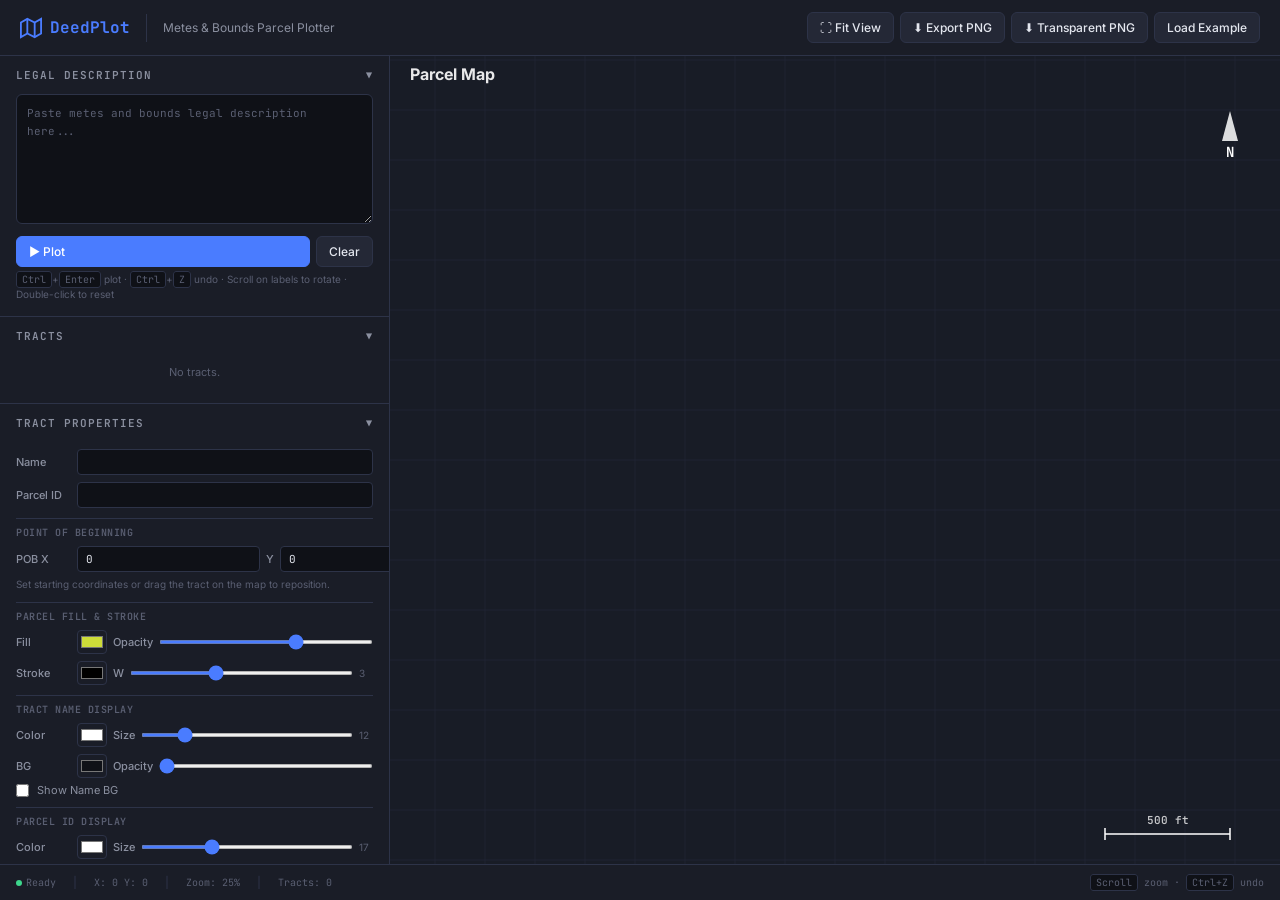
==== commit ef59ebd9: "v6 - POB offsets, drag tracts, perches poles varas meters yards" ====
--- a/lib/index.html
+++ b/lib/index.html
@@ -127,6 +127,10 @@
         <div class="input-row"><label>Name</label><input class="input-sm" id="propName" oninput="updateProp('name',this.value)"></div>
         <div class="input-row"><label>Parcel ID</label><input class="input-sm" id="propParcelId" oninput="updateProp('parcelId',this.value)"></div>
 
+        <div class="section-label">Point of Beginning</div>
+        <div class="input-row"><label>POB X</label><input class="input-sm" id="propPobX" type="number" step="0.01" value="0" onchange="updatePOB()"><label style="min-width:auto">Y</label><input class="input-sm" id="propPobY" type="number" step="0.01" value="0" onchange="updatePOB()"></div>
+        <div class="help-text">Set starting coordinates or drag the tract on the map to reposition.</div>
+
         <div class="section-label">Parcel Fill &amp; Stroke</div>
         <div class="input-row"><label>Fill</label><input type="color" id="propFill" value="#CDDC39" oninput="updateProp('fillColor',this.value)"><label style="min-width:auto">Opacity</label><input type="range" id="propAlpha" min="0" max="100" value="65" oninput="updateProp('alpha',this.value/100)"></div>
         <div class="input-row"><label>Stroke</label><input type="color" id="propStroke" value="#000000" oninput="updateProp('strokeColor',this.value)"><label style="min-width:auto">W</label><input type="range" id="propStrokeW" min="0" max="8" value="3" oninput="updateProp('strokeWidth',+this.value)"><span id="strokeWVal" style="font-size:10px;color:var(--text-muted);min-width:14px">3</span></div>
@@ -234,23 +238,84 @@
   if(!undoStack.length){showToast('Nothing to undo');return;}
   const s=undoStack.pop();
   annotations=s.annotations;activeTractIdx=s.activeTractIdx;legendPos=s.legendPos;
-  tracts=s.tracts.map(t=>{t.calls=t.calls.map(c=>{c.toRad=makeToRad(c.quad,c.deg,c.min,c.sec,c.dir);return c;});t.coords=callsToCoords(t.calls);return t;});
+  tracts=s.tracts.map(t=>{t.calls=t.calls.map(c=>{c.toRad=makeToRad(c.quad,c.deg,c.min,c.sec,c.dir);return c;});t.coords=callsToCoords(t.calls,t.pobX||0,t.pobY||0);return t;});
   updateTractList();updateProps();updateCallSchedule();updateAnnoList();redraw();showToast('Undo');
 }
 
 // ═══════════════ MATH ═══════════════
 function makeToRad(q,d,m,s,dir){return function(){const dd=d+m/60+s/3600;if(q==='N'&&dir==='E')return(90-dd)*Math.PI/180;if(q==='N'&&dir==='W')return(90+dd)*Math.PI/180;if(q==='S'&&dir==='E')return(270+dd)*Math.PI/180;if(q==='S'&&dir==='W')return(270-dd)*Math.PI/180;return 0;};}
 
+function parseDistance(text){
+  // Match distance with units — supports all common survey measurements
+  // Handles fractions like "6.48 1/2"
+  const dm=text.match(/(?:a\s+distance\s+of\s+)?(\d[\d,]*(?:\.\d+)?)\s*(?:(\d+)\s*\/\s*(\d+))?\s*(feet|foot|ft|chains?|ch|links?|lks?|rods?|rd|perch(?:es)?|poles?|varas?|meters?|m|yards?|yd|')?/i);
+  if(!dm)return null;
+  let val=parseFloat(dm[1].replace(/,/g,''));
+  if(dm[2]&&dm[3]) val+=parseInt(dm[2])/parseInt(dm[3]);
+  const unit=(dm[4]||'ft').toLowerCase();
+  if(unit.startsWith('chain')||unit==='ch') val*=66;
+  else if(unit.startsWith('link')||unit==='lks'||unit==='lk') val*=0.66;
+  else if(unit.startsWith('rod')||unit==='rd') val*=16.5;
+  else if(unit.startsWith('perch')) val*=16.5;
+  else if(unit.startsWith('pole')) val*=16.5;
+  else if(unit.startsWith('vara')) val*=2.778;
+  else if(unit.startsWith('meter')||unit==='m') val*=3.28084;
+  else if(unit.startsWith('yard')||unit==='yd') val*=3;
+  return val;
+}
+
 function parseBearing(text){
-  const t=text.replace(/North/gi,'N').replace(/South/gi,'S').replace(/East/gi,'E').replace(/West/gi,'W').replace(/[''′]/g,"'").replace(/[""″]/g,'"').replace(/[°˚]/g,'°');
-  const m=t.match(/([NS])\s*(\d+)[°]\s*(\d+)[':]\s*([\d.]+)["']?\s*([EW])/);
-  if(!m)return null;
-  const quad=m[1],deg=+m[2],min=+m[3],sec=+m[4],dir=m[5];
-  const after=t.slice(t.indexOf(m[0])+m[0].length);
-  const dm=after.match(/(?:a\s+distance\s+of\s+)?(\d[\d,]*(?:\.\d+)?)\s*(?:feet|ft|')?/i);
-  if(!dm)return null;
-  const dist=parseFloat(dm[1].replace(/,/g,''));
-  return{quad,deg,min,sec,dir,dist,bearingStr:`${quad} ${String(deg).padStart(2,'0')}°${String(min).padStart(2,'0')}'${sec.toFixed(2).padStart(5,'0')}" ${dir}`,labelOffset:null,labelRotation:0,toRad:makeToRad(quad,deg,min,sec,dir)};
+  let t=text.replace(/North/gi,'N').replace(/South/gi,'S').replace(/East/gi,'E').replace(/West/gi,'W')
+    .replace(/[''′]/g,"'").replace(/[""″]/g,'"').replace(/[°˚]/g,'°')
+    .replace(/Due\s+/gi,'');
+
+  let quad,deg,min=0,sec=0,dir,afterBearing;
+
+  // Pattern 1: Full DMS — N 89°56'00" E or S 04°59'30" W
+  let m=t.match(/([NS])\s*(\d+)[°]\s*(\d+)[':]\s*([\d.]+)["']?\s*([EW])/);
+  if(m){quad=m[1];deg=+m[2];min=+m[3];sec=+m[4];dir=m[5];afterBearing=t.slice(t.indexOf(m[0])+m[0].length);}
+
+  // Pattern 2: Degrees + minutes, no seconds — N 0° 19' E
+  if(!m){m=t.match(/([NS])\s*(\d+)[°]\s*(\d+)[':]\s*([EW])/);
+    if(m){quad=m[1];deg=+m[2];min=+m[3];sec=0;dir=m[4];afterBearing=t.slice(t.indexOf(m[0])+m[0].length);}}
+
+  // Pattern 3: Degrees only — S 28° W or South 28° West
+  if(!m){m=t.match(/([NS])\s*(\d+)[°]\s*([EW])/);
+    if(m){quad=m[1];deg=+m[2];min=0;sec=0;dir=m[3];afterBearing=t.slice(t.indexOf(m[0])+m[0].length);}}
+
+  // Pattern 4: Cardinal only — "North" "East" "South" "West" (no angle)
+  if(!m){m=t.match(/^\s*([NSEW])\s+([\d,]+)/);
+    if(m){
+      const cardinal=m[1];
+      if(cardinal==='N'){quad='N';deg=0;dir='E';}
+      else if(cardinal==='S'){quad='S';deg=0;dir='E';}
+      else if(cardinal==='E'){quad='N';deg=90;dir='E';}
+      else if(cardinal==='W'){quad='N';deg=90;dir='W';}
+      min=0;sec=0;afterBearing=t.slice(t.indexOf(m[0])+m[1].length);
+    }
+  }
+
+  // Pattern 5: "with the same" or "with said road" + cardinal — contextual direction
+  // e.g. "with the same West 10.32 chains"
+  if(!m){m=t.match(/(?:with\s+(?:the\s+)?(?:same|said)\s+\w*\s*)([NSEW])\s+([\d,]+)/i);
+    if(m){
+      const cardinal=m[1].toUpperCase();
+      if(cardinal==='N'){quad='N';deg=0;dir='E';}
+      else if(cardinal==='S'){quad='S';deg=0;dir='E';}
+      else if(cardinal==='E'){quad='N';deg=90;dir='E';}
+      else if(cardinal==='W'){quad='N';deg=90;dir='W';}
+      min=0;sec=0;afterBearing=t.slice(t.indexOf(m[0])+m[1].length);
+    }
+  }
+
+  if(!afterBearing&&afterBearing!=='')return null;
+
+  const dist=parseDistance(afterBearing);
+  if(!dist||isNaN(dist))return null;
+
+  return{quad,deg,min,sec,dir,dist,
+    bearingStr:`${quad} ${String(deg).padStart(2,'0')}°${String(min).padStart(2,'0')}'${sec.toFixed(2).padStart(5,'0')}" ${dir}`,
+    labelOffset:null,labelRotation:0,toRad:makeToRad(quad,deg,min,sec,dir)};
 }
 
 function parseDescription(text){return text.replace(/\n/g,' ').replace(/\s+/g,' ').split(/[Tt]hence\s+/).map(parseBearing).filter(Boolean);}
@@ -262,8 +327,9 @@
 
 // ═══════════════ TRACTS ═══════════════
 const defColors=['#CDDC39','#EF9A9A','#81D4FA','#A5D6A7','#FFE082','#CE93D8','#80CBC4'];
-function createTract(calls,name){
-  return{name:name||`Tract ${tracts.length+1}`,parcelId:'',calls,coords:callsToCoords(calls),
+function createTract(calls,name,pobX=0,pobY=0){
+  return{name:name||`Tract ${tracts.length+1}`,parcelId:'',calls,coords:callsToCoords(calls,pobX,pobY),
+    pobX,pobY,
     fillColor:defColors[tracts.length%defColors.length],alpha:0.65,
     strokeColor:'#000000',strokeWidth:3,
     fontSize:12,labelColor:'#e4e7ef',labelBg:'#0f1117',labelBgAlpha:0.85,showLabelBg:true,
@@ -276,16 +342,53 @@
 function parseDeed(){
   const text=$('deedInput').value.trim();if(!text){showToast('Paste a description');return;}
   saveUndo();
-  const excIdx=text.search(/EXCEPT(?:ING)?/i);
-  if(excIdx>0){
-    const mc=parseDescription(text.slice(0,excIdx)),ec=parseDescription(text.slice(excIdx));
-    if(mc.length)tracts.push(createTract(mc,'Main Tract'));
-    if(ec.length){const t=createTract(ec,'Exception');t.fillColor='#FF8A65';t.isException=true;t.hatching=true;tracts.push(t);}
+
+  // Split into segments by "Tract I:", "Tract II:", "EXCEPTING", "PARCEL 1:", etc.
+  const segments=[];
+  const splitRe=/(?:^|\n)\s*(?:Tract\s+[IVX\d]+[:\.]?|PARCEL\s+\d+[:\.]?|EXCEPT(?:ING)?\s*(?:THEREFROM)?[:\s])/gi;
+  let lastIdx=0, match;
+  const markers=[]; const re2=new RegExp(splitRe.source,'gi');
+  while((match=re2.exec(text))!==null){markers.push({idx:match.index,label:match[0].trim().replace(/[:\.]$/,'')});}
+
+  if(markers.length>0){
+    // Text before first marker might have calls too
+    if(markers[0].idx>50){
+      const pre=text.slice(0,markers[0].idx);
+      const calls=parseDescription(pre);
+      if(calls.length)segments.push({name:'Main Tract',calls,isExc:false});
+    }
+    for(let i=0;i<markers.length;i++){
+      const start=markers[i].idx;
+      const end=i+1<markers.length?markers[i+1].idx:text.length;
+      const chunk=text.slice(start,end);
+      const calls=parseDescription(chunk);
+      const isExc=/except/i.test(markers[i].label);
+      const name=markers[i].label.replace(/^[\s:]+|[\s:]+$/g,'')||('Tract '+(i+1));
+      if(calls.length)segments.push({name,calls,isExc});
+    }
   }else{
-    const calls=parseDescription(text);if(!calls.length){showToast('No calls found.');return;}
-    tracts.push(createTract(calls));
-  }
-  updateTractList();if(tracts.length>0)selectTract(tracts.length-1);fitToView();setTimeout(fitToView,100);showToast(`Plotted ${tracts.length} tract(s)`);
+    // No tract markers — try EXCEPTING split
+    const excIdx=text.search(/EXCEPT(?:ING)?/i);
+    if(excIdx>0){
+      const mc=parseDescription(text.slice(0,excIdx)),ec=parseDescription(text.slice(excIdx));
+      if(mc.length)segments.push({name:'Main Tract',calls:mc,isExc:false});
+      if(ec.length)segments.push({name:'Exception',calls:ec,isExc:true});
+    }else{
+      const calls=parseDescription(text);
+      if(calls.length)segments.push({name:'Tract 1',calls,isExc:false});
+    }
+  }
+
+  if(!segments.length){showToast('No calls found. Check format.');return;}
+
+  for(const seg of segments){
+    const t=createTract(seg.calls,seg.name);
+    if(seg.isExc){t.fillColor='#FF8A65';t.isException=true;t.hatching=true;}
+    tracts.push(t);
+  }
+
+  updateTractList();if(tracts.length>0)selectTract(tracts.length-1);fitToView();setTimeout(fitToView,100);
+  showToast(`Plotted ${segments.length} tract(s)`);
 }
 
 function clearTracts(){saveUndo();tracts=[];activeTractIdx=-1;annotations=[];legendPos={wx:null,wy:null};updateTractList();updateCallSchedule();updateAnnoList();redraw();}
@@ -301,9 +404,19 @@
   updateTractList();redraw();
 }
 
+function updatePOB(){
+  if(activeTractIdx<0)return;saveUndo();
+  const t=tracts[activeTractIdx];
+  t.pobX=parseFloat($('propPobX').value)||0;
+  t.pobY=parseFloat($('propPobY').value)||0;
+  t.coords=callsToCoords(t.calls,t.pobX,t.pobY);
+  updateTractList();redraw();
+}
+
 function updateProps(){
   if(activeTractIdx<0)return;const t=tracts[activeTractIdx];
   $('propName').value=t.name;$('propParcelId').value=t.parcelId;
+  $('propPobX').value=t.pobX||0;$('propPobY').value=t.pobY||0;
   $('propFill').value=t.fillColor;$('propAlpha').value=Math.round(t.alpha*100);
   $('propStroke').value=t.strokeColor;$('propStrokeW').value=t.strokeWidth;$('strokeWVal').textContent=t.strokeWidth;
   $('propNameColor').value=t.nameColor;$('propNameSize').value=t.nameSize;$('nameSizeVal').textContent=t.nameSize;
@@ -382,6 +495,11 @@
     for(let ci=0;ci<t.calls.length;ci++){const p=getLabelPos(t,ci);if(Math.abs(sx-p.x)<50&&Math.abs(sy-p.y)<30)return{type:'label',tractIdx:ti,callIdx:ci};}
   }
   if(bgS.img&&bgS.show){const bs=w2s(bgS.wx,bgS.wy),bw=bgS.img.width*bgS.scale*cam.zoom,bh=bgS.img.height*bgS.scale*cam.zoom;if(Math.abs(sx-bs.x)<bw/2&&Math.abs(sy-bs.y)<bh/2)return{type:'bg'};}
+  // Tract polygon drag (lowest priority — only if clicking inside the fill)
+  for(let ti=tracts.length-1;ti>=0;ti--){
+    const pts=tracts[ti].coords.map(p=>w2s(p.x,p.y));
+    if(pointInPoly(sx,sy,pts))return{type:'tract',tractIdx:ti};
+  }
   return null;
 }
 
@@ -533,6 +651,7 @@
 function roundRect(c,x,y,w,h,r){c.beginPath();c.moveTo(x+r,y);c.lineTo(x+w-r,y);c.quadraticCurveTo(x+w,y,x+w,y+r);c.lineTo(x+w,y+h-r);c.quadraticCurveTo(x+w,y+h,x+w-r,y+h);c.lineTo(x+r,y+h);c.quadraticCurveTo(x,y+h,x,y+h-r);c.lineTo(x,y+r);c.quadraticCurveTo(x,y,x+r,y);c.closePath();}
 function getBounds(pts){let a=Infinity,b=-Infinity,c=Infinity,d=-Infinity;for(const p of pts){a=Math.min(a,p.x);b=Math.max(b,p.x);c=Math.min(c,p.y);d=Math.max(d,p.y);}return{minX:a,maxX:b,minY:c,maxY:d,w:b-a,h:d-c};}
 function hexToRgb(h){return{r:parseInt(h.slice(1,3),16),g:parseInt(h.slice(3,5),16),b:parseInt(h.slice(5,7),16)};}
+function pointInPoly(x,y,pts){let inside=false;for(let i=0,j=pts.length-1;i<pts.length;j=i++){const xi=pts[i].x,yi=pts[i].y,xj=pts[j].x,yj=pts[j].y;if(((yi>y)!==(yj>y))&&(x<(xj-xi)*(y-yi)/(yj-yi)+xi))inside=!inside;}return inside;}
 function fitToView(){if(!tracts.length){redraw();return;}let ap=[];for(const t of tracts)ap.push(...t.coords);if(!ap.length){redraw();return;}const b=getBounds(ap),c=$('canvasContainer'),W=c.clientWidth||800,H=c.clientHeight||600;cam.zoom=Math.min(W*.7/(b.w||1),H*.7/(b.h||1));cam.x=(b.minX+b.maxX)/2;cam.y=(b.minY+b.maxY)/2;redraw();}
 
 function exportPNG(transparent){
@@ -571,6 +690,7 @@
       else if(hit.type==='tpid'){const p=getPidPos(tracts[hit.tractIdx]);dragOffset={x:sx-p.x,y:sy-p.y};}
       else if(hit.type==='bg'){const s=w2s(bgS.wx,bgS.wy);dragOffset={x:sx-s.x,y:sy-s.y};}
       else if(hit.type==='legend'){const lp=getLegendPos($('canvasContainer').clientWidth,$('canvasContainer').clientHeight);dragOffset={x:sx-lp.x,y:sy-lp.y};}
+      else if(hit.type==='tract'){const wc=s2w(sx,sy);dragOffset={x:wc.x-tracts[hit.tractIdx].pobX,y:wc.y-tracts[hit.tractIdx].pobY};selectTract(hit.tractIdx);}
       container.style.cursor='move';e.preventDefault();return;
     }
     isDragging=true;dragStart={x:e.clientX,y:e.clientY};container.style.cursor='grabbing';
@@ -590,6 +710,12 @@
         else if(dragTarget.type==='tname'){tracts[dragTarget.tractIdx].nameOffset={wx:wc.x,wy:wc.y};}
         else if(dragTarget.type==='tpid'){tracts[dragTarget.tractIdx].pidOffset={wx:wc.x,wy:wc.y};}
         else if(dragTarget.type==='bg'){bgS.wx=wc.x;bgS.wy=wc.y;}
+        else if(dragTarget.type==='tract'){
+          const t=tracts[dragTarget.tractIdx];
+          t.pobX=wc.x-dragOffset.x;t.pobY=wc.y-dragOffset.y;
+          t.coords=callsToCoords(t.calls,t.pobX,t.pobY);
+          if(dragTarget.tractIdx===activeTractIdx){$('propPobX').value=t.pobX.toFixed(2);$('propPobY').value=t.pobY.toFixed(2);}
+        }
       }
       redraw();return;
     }
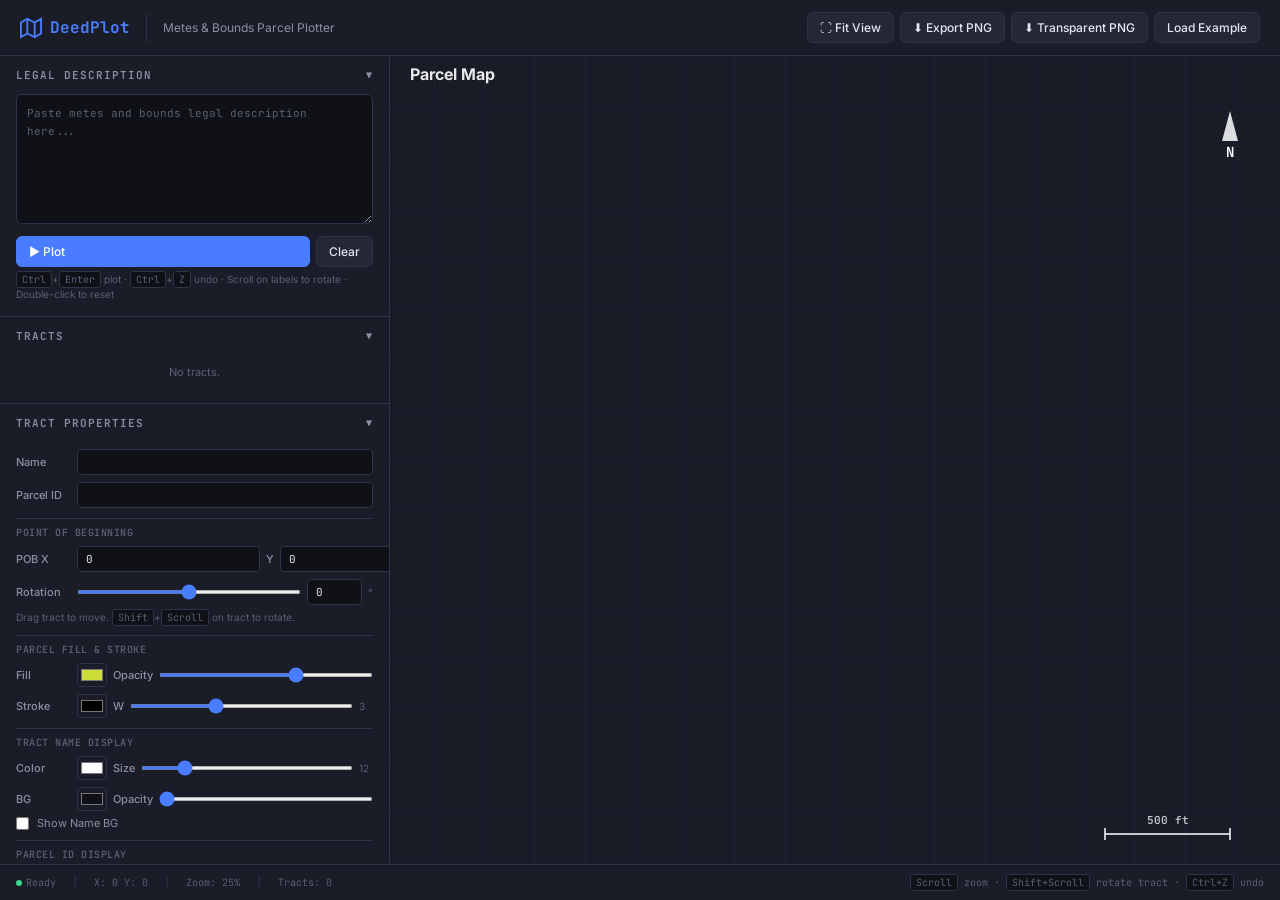
==== commit 61e7e698: "v6 - tract rotation via shift+scroll, slider, and input field" ====
--- a/lib/index.html
+++ b/lib/index.html
@@ -129,7 +129,8 @@
 
         <div class="section-label">Point of Beginning</div>
         <div class="input-row"><label>POB X</label><input class="input-sm" id="propPobX" type="number" step="0.01" value="0" onchange="updatePOB()"><label style="min-width:auto">Y</label><input class="input-sm" id="propPobY" type="number" step="0.01" value="0" onchange="updatePOB()"></div>
-        <div class="help-text">Set starting coordinates or drag the tract on the map to reposition.</div>
+        <div class="input-row"><label>Rotation</label><input type="range" id="propTractRot" min="-180" max="180" value="0" step="0.5" oninput="updateTractRotation(+this.value)"><input class="input-sm" id="propTractRotVal" type="number" step="0.1" value="0" style="width:55px;flex:none" onchange="updateTractRotation(+this.value)"><span style="font-size:10px;color:var(--text-muted)">°</span></div>
+        <div class="help-text">Drag tract to move. <kbd>Shift</kbd>+<kbd>Scroll</kbd> on tract to rotate.</div>
 
         <div class="section-label">Parcel Fill &amp; Stroke</div>
         <div class="input-row"><label>Fill</label><input type="color" id="propFill" value="#CDDC39" oninput="updateProp('fillColor',this.value)"><label style="min-width:auto">Opacity</label><input type="range" id="propAlpha" min="0" max="100" value="65" oninput="updateProp('alpha',this.value/100)"></div>
@@ -210,7 +211,7 @@
     <span class="sep">│</span><span id="statusCoords">X: 0  Y: 0</span>
     <span class="sep">│</span><span id="statusZoom">Zoom: 100%</span>
     <span class="sep">│</span><span id="statusTracts">Tracts: 0</span>
-    <span style="margin-left:auto"><kbd>Scroll</kbd> zoom · <kbd>Ctrl+Z</kbd> undo</span>
+    <span style="margin-left:auto"><kbd>Scroll</kbd> zoom · <kbd>Shift+Scroll</kbd> rotate tract · <kbd>Ctrl+Z</kbd> undo</span>
   </div>
 </div>
 <div class="toast" id="toast"></div>
@@ -238,7 +239,7 @@
   if(!undoStack.length){showToast('Nothing to undo');return;}
   const s=undoStack.pop();
   annotations=s.annotations;activeTractIdx=s.activeTractIdx;legendPos=s.legendPos;
-  tracts=s.tracts.map(t=>{t.calls=t.calls.map(c=>{c.toRad=makeToRad(c.quad,c.deg,c.min,c.sec,c.dir);return c;});t.coords=callsToCoords(t.calls,t.pobX||0,t.pobY||0);return t;});
+  tracts=s.tracts.map(t=>{t.calls=t.calls.map(c=>{c.toRad=makeToRad(c.quad,c.deg,c.min,c.sec,c.dir);return c;});recomputeRotatedCoords(t);return t;});
   updateTractList();updateProps();updateCallSchedule();updateAnnoList();redraw();showToast('Undo');
 }
 
@@ -329,7 +330,7 @@
 const defColors=['#CDDC39','#EF9A9A','#81D4FA','#A5D6A7','#FFE082','#CE93D8','#80CBC4'];
 function createTract(calls,name,pobX=0,pobY=0){
   return{name:name||`Tract ${tracts.length+1}`,parcelId:'',calls,coords:callsToCoords(calls,pobX,pobY),
-    pobX,pobY,
+    pobX,pobY,tractRotation:0,
     fillColor:defColors[tracts.length%defColors.length],alpha:0.65,
     strokeColor:'#000000',strokeWidth:3,
     fontSize:12,labelColor:'#e4e7ef',labelBg:'#0f1117',labelBgAlpha:0.85,showLabelBg:true,
@@ -409,14 +410,40 @@
   const t=tracts[activeTractIdx];
   t.pobX=parseFloat($('propPobX').value)||0;
   t.pobY=parseFloat($('propPobY').value)||0;
-  t.coords=callsToCoords(t.calls,t.pobX,t.pobY);
+  recomputeRotatedCoords(t);
   updateTractList();redraw();
+}
+
+function updateTractRotation(deg){
+  if(activeTractIdx<0)return;saveUndo();
+  const t=tracts[activeTractIdx];
+  t.tractRotation=deg;
+  $('propTractRot').value=deg;$('propTractRotVal').value=deg;
+  recomputeRotatedCoords(t);
+  updateTractList();redraw();
+}
+
+function recomputeRotatedCoords(t){
+  // Compute base coords from calls + POB
+  const base=callsToCoords(t.calls,t.pobX,t.pobY);
+  if(!t.tractRotation){t.coords=base;return;}
+  // Rotate around centroid of base
+  const n=base.length-1;let cx=0,cy=0;
+  for(let i=0;i<n;i++){cx+=base[i].x;cy+=base[i].y;}
+  cx/=n;cy/=n;
+  const rad=t.tractRotation*Math.PI/180;
+  const cosR=Math.cos(rad),sinR=Math.sin(rad);
+  t.coords=base.map(p=>{
+    const dx=p.x-cx,dy=p.y-cy;
+    return{x:cx+dx*cosR-dy*sinR, y:cy+dx*sinR+dy*cosR};
+  });
 }
 
 function updateProps(){
   if(activeTractIdx<0)return;const t=tracts[activeTractIdx];
   $('propName').value=t.name;$('propParcelId').value=t.parcelId;
   $('propPobX').value=t.pobX||0;$('propPobY').value=t.pobY||0;
+  $('propTractRot').value=t.tractRotation||0;$('propTractRotVal').value=t.tractRotation||0;
   $('propFill').value=t.fillColor;$('propAlpha').value=Math.round(t.alpha*100);
   $('propStroke').value=t.strokeColor;$('propStrokeW').value=t.strokeWidth;$('strokeWVal').textContent=t.strokeWidth;
   $('propNameColor').value=t.nameColor;$('propNameSize').value=t.nameSize;$('nameSizeVal').textContent=t.nameSize;
@@ -712,8 +739,9 @@
         else if(dragTarget.type==='bg'){bgS.wx=wc.x;bgS.wy=wc.y;}
         else if(dragTarget.type==='tract'){
           const t=tracts[dragTarget.tractIdx];
-          t.pobX=wc.x-dragOffset.x;t.pobY=wc.y-dragOffset.y;
-          t.coords=callsToCoords(t.calls,t.pobX,t.pobY);
+          const wNow=s2w(sx,sy);
+          t.pobX=wNow.x-dragOffset.x;t.pobY=wNow.y-dragOffset.y;
+          recomputeRotatedCoords(t);
           if(dragTarget.tractIdx===activeTractIdx){$('propPobX').value=t.pobX.toFixed(2);$('propPobY').value=t.pobY.toFixed(2);}
         }
       }
@@ -728,7 +756,17 @@
   container.addEventListener('wheel',e=>{
     e.preventDefault();const rect=canvas.getBoundingClientRect(),sx=e.clientX-rect.left,sy=e.clientY-rect.top;
     const hit=hitTest(sx,sy);
-    if(hit&&(hit.type==='label'||hit.type==='anno'||hit.type==='tname'||hit.type==='tpid')){
+    // Shift+scroll on tract = rotate tract
+    if(e.shiftKey&&hit&&hit.type==='tract'){
+      saveUndo();const d=e.deltaY>0?-1:1;
+      const t=tracts[hit.tractIdx];
+      t.tractRotation=(t.tractRotation||0)+d;
+      recomputeRotatedCoords(t);
+      if(hit.tractIdx===activeTractIdx){$('propTractRot').value=t.tractRotation;$('propTractRotVal').value=t.tractRotation;}
+      redraw();return;
+    }
+    // Plain scroll on label/anno/tname/tpid = rotate that element
+    if(!e.shiftKey&&hit&&(hit.type==='label'||hit.type==='anno'||hit.type==='tname'||hit.type==='tpid')){
       saveUndo();const d=e.deltaY>0?-3:3;
       if(hit.type==='anno')annotations[hit.idx].rotation=(annotations[hit.idx].rotation||0)+d;
       else if(hit.type==='label')tracts[hit.tractIdx].calls[hit.callIdx].labelRotation=(tracts[hit.tractIdx].calls[hit.callIdx].labelRotation||0)+d;
@@ -736,6 +774,7 @@
       else if(hit.type==='tpid')tracts[hit.tractIdx].pidRotation=(tracts[hit.tractIdx].pidRotation||0)+d;
       redraw();return;
     }
+    // Otherwise = zoom
     const f=e.deltaY>0?.9:1.1,before=s2w(sx,sy);cam.zoom*=f;cam.zoom=Math.max(.01,Math.min(10,cam.zoom));const after=s2w(sx,sy);cam.x-=(after.x-before.x);cam.y-=(after.y-before.y);redraw();
   },{passive:false});
 
@@ -746,6 +785,7 @@
     else if(hit.type==='tpid'){tracts[hit.tractIdx].pidOffset=null;tracts[hit.tractIdx].pidRotation=0;}
     else if(hit.type==='anno'){annotations[hit.idx].rotation=0;}
     else if(hit.type==='legend'){legendPos={wx:null,wy:null};}
+    else if(hit.type==='tract'){tracts[hit.tractIdx].tractRotation=0;recomputeRotatedCoords(tracts[hit.tractIdx]);if(hit.tractIdx===activeTractIdx){$('propTractRot').value=0;$('propTractRotVal').value=0;}}
     redraw();showToast('Reset');
   });
 
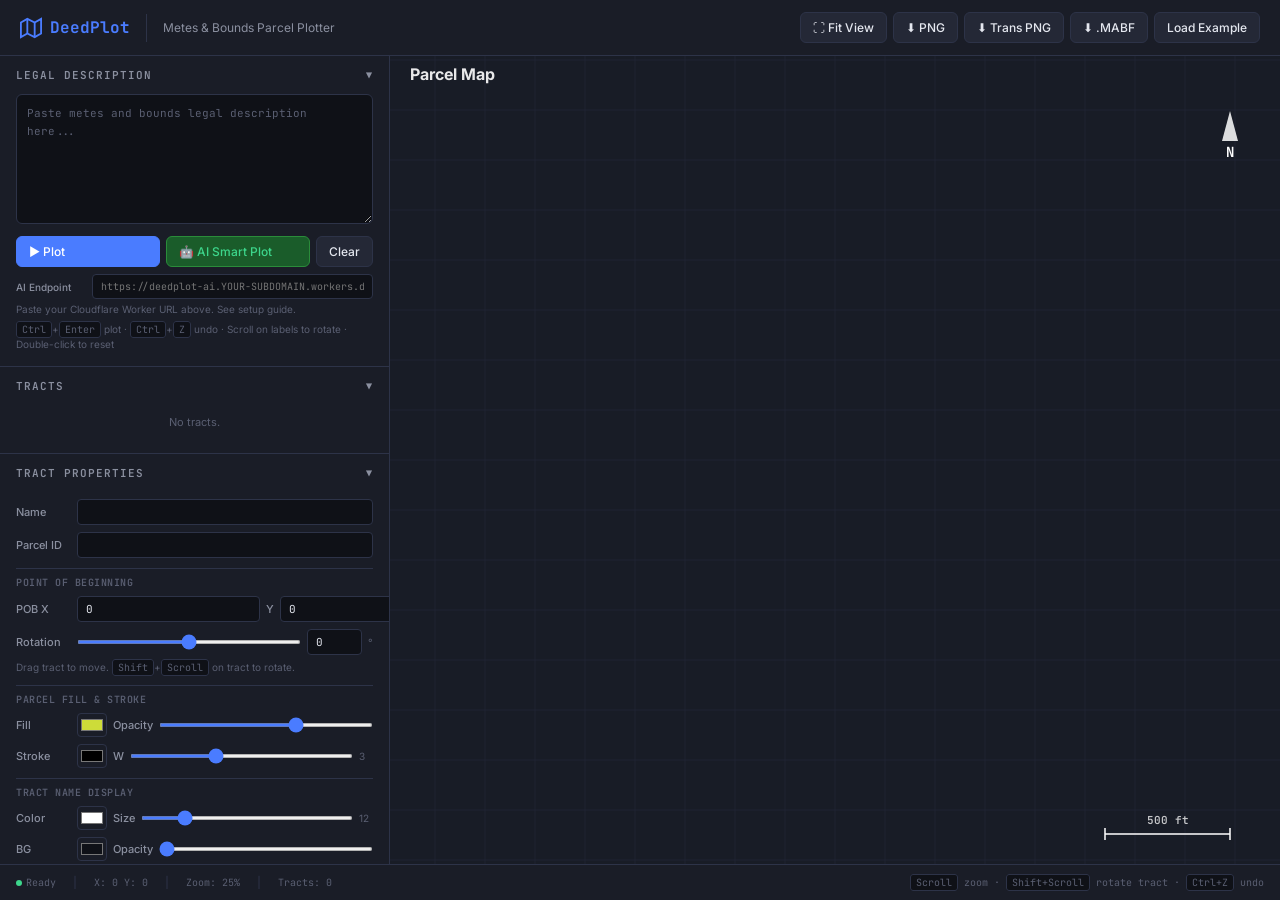
==== commit ef2af592: "AI Smart Plot integration (Claude Haiku), MABF export fix, legend drag fix" ====
--- a/lib/index.html
+++ b/lib/index.html
@@ -97,8 +97,9 @@
     <span style="font-size:12px;color:var(--text-secondary)">Metes &amp; Bounds Parcel Plotter</span>
     <div class="actions">
       <button class="btn" onclick="fitToView()">⛶ Fit View</button>
-      <button class="btn" onclick="exportPNG(false)">⬇ Export PNG</button>
-      <button class="btn" onclick="exportPNG(true)">⬇ Transparent PNG</button>
+      <button class="btn" onclick="exportPNG(false)">⬇ PNG</button>
+      <button class="btn" onclick="exportPNG(true)">⬇ Trans PNG</button>
+      <button class="btn" onclick="exportMABF()" title="Export for Sandy Knoll Metes &amp; Bounds">⬇ .MABF</button>
       <button class="btn" onclick="loadExample()">Load Example</button>
     </div>
   </div>
@@ -110,7 +111,13 @@
         <textarea class="deed-input" id="deedInput" placeholder="Paste metes and bounds legal description here..."></textarea>
         <div class="input-row" style="margin-top:8px">
           <button class="btn primary" onclick="parseDeed()" style="flex:1">▶ Plot</button>
+          <button class="btn" onclick="aiSmartPlot()" style="flex:1;background:#1a5c2a;border-color:#2a8c3a;color:#3dd68c" id="aiPlotBtn">🤖 AI Smart Plot</button>
           <button class="btn" onclick="document.getElementById('deedInput').value='';clearTracts();">Clear</button>
+        </div>
+        <div id="aiWarnings" style="display:none;margin-top:6px;background:rgba(255,180,50,.08);border:1px solid rgba(255,180,50,.25);border-radius:6px;padding:8px 10px;font-size:10px;line-height:1.5;color:#f0c050;max-height:120px;overflow-y:auto"></div>
+        <div id="aiConfig" style="margin-top:6px">
+          <div class="input-row"><label style="min-width:70px;font-size:10px">AI Endpoint</label><input class="input-sm" id="aiEndpoint" placeholder="https://deedplot-ai.YOUR-SUBDOMAIN.workers.dev" style="font-size:10px" oninput="localStorage.setItem('deedplot_ai_url',this.value)"></div>
+          <div class="help-text" style="margin-top:3px">Paste your Cloudflare Worker URL above. See setup guide.</div>
         </div>
         <div class="help-text"><kbd>Ctrl</kbd>+<kbd>Enter</kbd> plot · <kbd>Ctrl</kbd>+<kbd>Z</kbd> undo · Scroll on labels to rotate · Double-click to reset</div>
       </div>
@@ -227,7 +234,7 @@
 let dragTarget=null, dragOffset={x:0,y:0};
 let annotations=[];
 let bgS={img:null,show:true,alpha:0.4,scale:1,rotation:0,rotFine:0,wx:0,wy:0};
-let legendPos={wx:null,wy:null}; // world coords, null=auto bottom-left
+let legendPos={sx:null,sy:null}; // screen coords, null=auto bottom-left
 
 // Undo
 let undoStack=[], MAX_UNDO=50;
@@ -392,7 +399,7 @@
   showToast(`Plotted ${segments.length} tract(s)`);
 }
 
-function clearTracts(){saveUndo();tracts=[];activeTractIdx=-1;annotations=[];legendPos={wx:null,wy:null};updateTractList();updateCallSchedule();updateAnnoList();redraw();}
+function clearTracts(){saveUndo();tracts=[];activeTractIdx=-1;annotations=[];legendPos={sx:null,sy:null};updateTractList();updateCallSchedule();updateAnnoList();redraw();}
 function selectTract(i){activeTractIdx=i;updateTractList();updateProps();updateCallSchedule();redraw();}
 
 function updateProp(key,val){
@@ -509,7 +516,7 @@
 }
 function getNamePos(t){if(t.nameOffset){const s=w2s(t.nameOffset.wx,t.nameOffset.wy);return s;}const c=centroid(t.coords),s=w2s(c.x,c.y);return{x:s.x,y:s.y+(t.parcelId?t.pidSize*2:0)};}
 function getPidPos(t){if(t.pidOffset){const s=w2s(t.pidOffset.wx,t.pidOffset.wy);return s;}return w2s(centroid(t.coords).x,centroid(t.coords).y);}
-function getLegendPos(W,H){if(legendPos.wx!==null)return w2s(legendPos.wx,legendPos.wy);return{x:20,y:H-20};}
+function getLegendPos(W,H){if(legendPos.sx!==null)return{x:legendPos.sx,y:legendPos.sy};return{x:20,y:H-20};}
 
 function hitTest(sx,sy){
   // Legend
@@ -701,6 +708,398 @@
 }
 
 function showToast(m){const t=$('toast');t.textContent=m;t.classList.add('show');setTimeout(()=>t.classList.remove('show'),2000);}
+
+// ═══════════════ AI SMART PLOT ═══════════════
+async function aiSmartPlot(){
+  const text=$('deedInput').value.trim();
+  if(!text){showToast('Paste a description first');return;}
+
+  const endpoint=($('aiEndpoint').value||'').trim();
+  if(!endpoint){
+    showToast('Set your AI endpoint URL first');
+    $('aiEndpoint').focus();
+    return;
+  }
+
+  // UI feedback
+  const btn=$('aiPlotBtn');
+  const origText=btn.textContent;
+  btn.textContent='⏳ Analyzing...';
+  btn.disabled=true;
+  btn.style.opacity='0.6';
+  $('aiWarnings').style.display='none';
+
+  try{
+    const resp=await fetch(endpoint,{
+      method:'POST',
+      headers:{'Content-Type':'application/json'},
+      body:JSON.stringify({text})
+    });
+
+    if(!resp.ok){
+      const err=await resp.json().catch(()=>({error:'Network error'}));
+      throw new Error(err.error||`HTTP ${resp.status}`);
+    }
+
+    const data=await resp.json();
+
+    if(!data.tracts||!data.tracts.length){
+      showToast('AI found no plottable calls');
+      return;
+    }
+
+    // Show warnings if any
+    if(data.warnings&&data.warnings.length){
+      const wEl=$('aiWarnings');
+      wEl.innerHTML='<strong style="color:#f0a030">⚠ AI Warnings:</strong><br>'+data.warnings.map(w=>'• '+w).join('<br>');
+      wEl.style.display='block';
+    }
+
+    // Convert AI response into DeedPlot tracts
+    saveUndo();
+
+    for(const aiTract of data.tracts){
+      const calls=aiTract.calls.map(c=>{
+        const quad=c.quad, deg=c.deg, min=c.min, sec=Math.round(c.sec*100)/100, dir=c.dir, dist=c.dist;
+        return{
+          quad, deg, min, sec, dir, dist,
+          bearingStr:`${quad} ${String(deg).padStart(2,'0')}°${String(min).padStart(2,'0')}'${sec.toFixed(2).padStart(5,'0')}" ${dir}`,
+          labelOffset:null, labelRotation:0,
+          toRad:makeToRad(quad,deg,min,sec,dir)
+        };
+      });
+
+      if(!calls.length)continue;
+
+      const t=createTract(calls, aiTract.name||'');
+      if(aiTract.isException){
+        t.fillColor='#FF8A65';
+        t.isException=true;
+        t.hatching=true;
+      }
+      tracts.push(t);
+    }
+
+    updateTractList();
+    if(tracts.length>0)selectTract(tracts.length-1);
+    fitToView();
+    setTimeout(fitToView,100);
+
+    const totalCalls=data.tracts.reduce((s,t)=>s+t.calls.length,0);
+    showToast(`AI plotted ${data.tracts.length} tract(s), ${totalCalls} calls`);
+
+  }catch(err){
+    console.error('AI Smart Plot error:',err);
+    showToast('AI error: '+err.message);
+  }finally{
+    btn.textContent=origText;
+    btn.disabled=false;
+    btn.style.opacity='1';
+  }
+}
+
+// Load saved AI endpoint on startup
+document.addEventListener('DOMContentLoaded',()=>{
+  const saved=localStorage.getItem('deedplot_ai_url');
+  if(saved&&$('aiEndpoint'))$('aiEndpoint').value=saved;
+});
+
+// ═══════════════ MABF EXPORT (Sandy Knoll Metes & Bounds) ═══════════════
+function exportMABF(){
+  if(!tracts.length){showToast('No tracts to export');return;}
+
+  // Helper: base64 encode a string (browser-native)
+  const b64=s=>btoa(unescape(encodeURIComponent(s)));
+
+  // Helper: generate 32-char uppercase hex UID
+  const uid=()=>{let h='';for(let i=0;i<32;i++)h+='0123456789ABCDEF'[Math.floor(Math.random()*16)];return h;};
+
+  // Helper: convert DeedPlot hex color "#RRGGBB" to Sandy Knoll BGR integer hex "BBGGRR" (no #)
+  const colorToSK=hex=>{
+    const r=hex.slice(1,3),g=hex.slice(3,5),b=hex.slice(5,7);
+    return (parseInt(b,16)*65536+parseInt(g,16)*256+parseInt(r,16)).toString(16).toUpperCase();
+  };
+
+  // Format a call as Sandy Knoll expects: "N DD:MM:SS E distance"
+  // Sandy Knoll uses colon-delimited DMS. For zero min/sec it can omit them: "N 90 E 100"
+  const formatSKCall=(c)=>{
+    const secRound=Math.round(c.sec);
+    const secVal=secRound>=60?0:secRound;
+    const minVal=secRound>=60?c.min+1:c.min;
+    const minFinal=minVal>=60?0:minVal;
+    const degFinal=minVal>=60?c.deg+1:c.deg;
+    if(minFinal===0&&secVal===0){
+      // Cardinal or clean degrees: "S 0 E 21.78" or "N 90 E 100"
+      return `${c.quad} ${degFinal} ${c.dir} ${c.dist.toFixed(2)}`;
+    }
+    if(secVal===0){
+      return `${c.quad} ${degFinal}:${String(minFinal).padStart(2,'0')} ${c.dir} ${c.dist.toFixed(2)}`;
+    }
+    return `${c.quad} ${degFinal}:${String(minFinal).padStart(2,'0')}:${String(secVal).padStart(2,'0')} ${c.dir} ${c.dist.toFixed(2)}`;
+  };
+
+  // Build XML as a string (no DOM needed — just concatenation matching Sandy Knoll's exact format)
+  let xml='<Plot>';
+
+  // --- Display section ---
+  const title=($('mapTitle')||{}).value||'Parcel Map';
+  xml+='<Display>';
+  xml+=`<Caption>${b64(title)}</Caption>`;
+  xml+='<Scale>100000</Scale>';
+  xml+='<Show>0</Show><ShowWhat>0</ShowWhat>';
+  xml+='<ShowScale>0</ShowScale><ShowBorder>0</ShowBorder><ShowScalePos>3</ShowScalePos>';
+  xml+='<ShowNorthArrow>0</ShowNorthArrow><ShowNorthArrowPos>3</ShowNorthArrowPos>';
+  xml+='<PinPOB>5</PinPOB><AreaDecPoints>2</AreaDecPoints><ScaleUnitType>0</ScaleUnitType>';
+  xml+='<Watermark><WatermarkShow>0</WatermarkShow><WatermarkShow></WatermarkShow></Watermark>';
+  xml+='<DrawingCentric>1</DrawingCentric>';
+  xml+='<PaperWidth>468</PaperWidth><PaperHeight>648</PaperHeight>';
+  xml+='<HD>-1</HD>';
+  xml+='<DrawingOriginLat></DrawingOriginLat><DrawingOriginLong></DrawingOriginLong>';
+  xml+='</Display>';
+
+  // Helper: font block XML generator (must be defined before the loop for full-function access)
+  const fontBlock=(name,size,color,bold)=>`<FontBold>${bold?1:0}</FontBold><FontColor>${color}</FontColor><FontName>${name}</FontName><FontSize>${size}</FontSize><FontItalic>0</FontItalic><FontUnderline>0</FontUnderline>`;
+
+  // --- Layers ---
+  xml+='<Layers>';
+  for(let i=0;i<tracts.length;i++){
+    const t=tracts[i];
+    xml+='<Layer>';
+
+    // Calls
+    xml+='<Calls>';
+    for(const c of t.calls){
+      const callStr=formatSKCall(c);
+      xml+=`<Line>${callStr}</Line>`;
+      xml+='<Visible>1</Visible>';
+      xml+='<CallExtData>';
+      xml+=`<SelectedUnit>0</SelectedUnit>`;
+      xml+=`<EnteredLength>${c.dist.toFixed(2)}</EnteredLength>`;
+      xml+='<EnteredCurveData></EnteredCurveData>';
+      xml+='<HasExtendedCallData>1</HasExtendedCallData>';
+      xml+='<CallLabel></CallLabel>';
+      xml+=`<CallTextAsEntered>${b64(callStr)}</CallTextAsEntered>`;
+      xml+='<CallLineColor>0</CallLineColor>';
+      xml+='<CallHasLineColor>0</CallHasLineColor>';
+      xml+='<HiddenLine>0</HiddenLine>';
+      xml+='<HiddenCaption>0</HiddenCaption>';
+      xml+='<CallNote></CallNote>';
+      xml+='</CallExtData>';
+    }
+    xml+='</Calls>';
+
+    // Layer properties
+    xml+='<AutoComplete>0</AutoComplete>';
+    xml+='<ShowLength>0</ShowLength><ShowLengthAs>0</ShowLengthAs>';
+    xml+='<ShowCalls>0</ShowCalls>';
+    xml+='<Fill>1</Fill>';
+    xml+=`<FillColor>${colorToSK(t.fillColor)}</FillColor>`;
+    xml+='<ShowEndPoints>1</ShowEndPoints>';
+    xml+='<ShowFloatCalls>0</ShowFloatCalls>';
+    xml+='<ShowFloatCallsTop>0</ShowFloatCallsTop>';
+    xml+='<ShowFloatCallsLeft>0</ShowFloatCallsLeft>';
+
+    // Offsets — Sandy Knoll uses these to position layers relative to drawing origin
+    xml+=`<xOffset>${t.pobX.toFixed(4)}</xOffset>`;
+    xml+=`<yOffset>${(-t.pobY).toFixed(4)}</yOffset>`;
+
+    // Layer name (base64 encoded)
+    const layerName=t.name||`Layer ${i}`;
+    xml+=`<Caption>${b64(layerName)}</Caption>`;
+    xml+='<ShowCaption>0</ShowCaption>';
+    xml+='<Visible>1</Visible>';
+    xml+='<Locked>0</Locked>';
+    xml+=`<FillStyle>${t.hatching?4:0}</FillStyle>`;
+    xml+='<RealX>0</RealX><RealY>0</RealY>';
+    xml+='<RealLat>0.</RealLat><RealLong>0.</RealLong>';
+    xml+='<MiscLatLongPoints></MiscLatLongPoints>';
+    xml+='<ShowPointAngles>0</ShowPointAngles>';
+    xml+='<MiscLatLongLines></MiscLatLongLines>';
+    xml+='<ShowEndPointNumber>0</ShowEndPointNumber>';
+    xml+='<ShowEndPointXY>0</ShowEndPointXY>';
+    xml+='<UseEncodedLayerNames>1</UseEncodedLayerNames>';
+    xml+='<WaypointsVisible>1</WaypointsVisible>';
+    xml+='<TracksVisible>1</TracksVisible>';
+    xml+='<EndPointColor>C0C0C0</EndPointColor>';
+    xml+='<LineMode>1</LineMode>';
+    xml+=`<LineWidth>${Math.max(1,Math.round(t.strokeWidth))}</LineWidth>`;
+    xml+='<LineAsScale>1</LineAsScale>';
+    xml+=`<LineColor>${colorToSK(t.strokeColor)}</LineColor>`;
+    xml+='<LineFillTransparency>66</LineFillTransparency>';
+    xml+='<LineFillUseGradient>0</LineFillUseGradient>';
+    xml+='<XYWaypoints></XYWaypoints>';
+    xml+='<ShowCallsType>0</ShowCallsType>';
+    xml+='<FloatingCallListShaded>1</FloatingCallListShaded>';
+    xml+='<FloatingCallListUnitType>0</FloatingCallListUnitType>';
+
+    // Fonts — use reasonable defaults
+    xml+='<LayerFonts>';
+    xml+=`<ShowLengthsFont>${fontBlock('Arial',12,'19C819',1)}</ShowLengthsFont>`;
+    xml+=`<ShowCallsFont>${fontBlock('Arial',12,'0',1)}</ShowCallsFont>`;
+    xml+=`<ShowCaptionFont>${fontBlock('Arial',12,'0',1)}</ShowCaptionFont>`;
+    xml+=`<ShowAreaFont>${fontBlock('Arial',12,'0',1)}</ShowAreaFont>`;
+    xml+=`<ShowPerimeterFont>${fontBlock('Arial',18,'0',1)}</ShowPerimeterFont>`;
+    xml+='</LayerFonts>';
+
+    xml+='<ShowEndPointLatLong>0</ShowEndPointLatLong>';
+    xml+='<ShowEndPointLatLongDMS>0</ShowEndPointLatLongDMS>';
+    xml+='<ShowEndPointLatLongLines>0</ShowEndPointLatLongLines>';
+    xml+='<ShowEndPointAngleLines>0</ShowEndPointAngleLines>';
+    xml+='<LineDashLength>4</LineDashLength>';
+    xml+='<ShowLengthInLine>0</ShowLengthInLine>';
+    xml+='<ShowCallsInLine>0</ShowCallsInLine>';
+    xml+='<LineDashStyle>9</LineDashStyle>';
+    xml+='<XYPointsVisible>1</XYPointsVisible>';
+    xml+='<ShowEndpointArcs>0</ShowEndpointArcs>';
+    xml+='<EndpointsSweepArcsColor>0</EndpointsSweepArcsColor>';
+    xml+='<ShowEndpointArcsRadius>20</ShowEndpointArcsRadius>';
+    xml+='<FloatingCallListShadedUseFillColor>0</FloatingCallListShadedUseFillColor>';
+    xml+='<FloatingCallListShowLayerName>0</FloatingCallListShowLayerName>';
+    xml+='<ShowLastEndPoint>0</ShowLastEndPoint>';
+
+    xml+='<EndpointFloatingList>';
+    xml+='<ShowEndpointList>0</ShowEndpointList>';
+    xml+='<EndpointListLayerName>0</EndpointListLayerName>';
+    xml+='<EndpointListXY>0</EndpointListXY>';
+    xml+='<EndpointListLatLong>0</EndpointListLatLong>';
+    xml+='<EndpointListAngles>0</EndpointListAngles>';
+    xml+='<ShowFloatEndPointsTop>4</ShowFloatEndPointsTop>';
+    xml+='<ShowFloatEndPointsLeft>11</ShowFloatEndPointsLeft>';
+    xml+='</EndpointFloatingList>';
+
+    xml+='<ShowLayerArea>0</ShowLayerArea>';
+    xml+='<ShowLayerAreaType>0</ShowLayerAreaType>';
+    xml+='<ShowEndPointsXYUnit>0</ShowEndPointsXYUnit>';
+    xml+='<ShowLayerCaptionRotation>0</ShowLayerCaptionRotation>';
+
+    xml+=`<FloatingCallListFont>${fontBlock('Arial',12,'0',1)}</FloatingCallListFont>`;
+    xml+='<FloatingCallListForceUnit>0</FloatingCallListForceUnit>';
+    xml+='<FloatingCallListHandleInvisible>0</FloatingCallListHandleInvisible>';
+    xml+='<FloatingEndpointListLatLongDecDMS>0</FloatingEndpointListLatLongDecDMS>';
+    xml+='<FloatingCallListColumnCount>0</FloatingCallListColumnCount>';
+    xml+='<FloatingCallListShowCallNumber>0</FloatingCallListShowCallNumber>';
+
+    xml+='<FloatingLayerInfoList><FloatingInfo>';
+    xml+='<X>5</X><Y>5</Y>';
+    xml+='<ShowAcres>0</ShowAcres><ShowArea>0</ShowArea>';
+    xml+='<ShowClosingCall>0</ShowClosingCall><ShowClosingError>0</ShowClosingError>';
+    xml+='<ShowName>0</ShowName><ShowPerimeter>0</ShowPerimeter>';
+    xml+='<Visible>0</Visible><ShowXYOffset>0</ShowXYOffset>';
+    xml+='<Shaded>0</Shaded><ShadedUseFill>0</ShadedUseFill>';
+    xml+='</FloatingInfo></FloatingLayerInfoList>';
+
+    xml+='<FloatingCallCallLabels>0</FloatingCallCallLabels>';
+    xml+='<EndpointGraphicStlye>0</EndpointGraphicStlye>';
+    xml+='<KMLExportRotation>0</KMLExportRotation>';
+    xml+='<ShowEndPointXYDecPoints>0</ShowEndPointXYDecPoints>';
+    xml+='<ShowEndPointFloatListXYDecPoints>0</ShowEndPointFloatListXYDecPoints>';
+    xml+='<EndPointFloatListUseFillColor>0</EndPointFloatListUseFillColor>';
+
+    // Attributes — 10 empty slots as Sandy Knoll expects
+    xml+='<Attributes><DrawingAttribs>';
+    for(let a=0;a<10;a++)xml+='<LayerAttrib><Type>0</Type><Name/><Value/></LayerAttrib>';
+    xml+='</DrawingAttribs></Attributes>';
+
+    xml+='<FloatingLayerAttributesList><FloatingInfo>';
+    xml+='<X>5</X><Y>5</Y>';
+    xml+='<ShowAcres>0</ShowAcres><ShowArea>0</ShowArea>';
+    xml+='<ShowClosingCall>0</ShowClosingCall><ShowClosingError>0</ShowClosingError>';
+    xml+='<ShowName>0</ShowName><ShowPerimeter>0</ShowPerimeter>';
+    xml+='<Visible>0</Visible><ShowXYOffset>0</ShowXYOffset>';
+    xml+='<Shaded>0</Shaded><ShadedUseFill>0</ShadedUseFill>';
+    xml+='</FloatingInfo></FloatingLayerAttributesList>';
+
+    xml+='<ShowLayerPerimeter>0</ShowLayerPerimeter>';
+    xml+='<IsGridLayer>0</IsGridLayer>';
+    xml+='<EndpointListCalls>0</EndpointListCalls>';
+    xml+='<FirstAreaCall>0</FirstAreaCall>';
+    xml+=`<UID>${uid()}</UID>`;
+    xml+='<ChildUID></ChildUID>';
+    xml+='<LayerTextBlocks></LayerTextBlocks>';
+    xml+=`<ShowEndPointTextualFont>${fontBlock('Arial',12,'0',0)}</ShowEndPointTextualFont>`;
+
+    xml+='</Layer>';
+  }
+  xml+='</Layers>';
+
+  // --- Labels ---
+  xml+='<Labels></Labels>';
+
+  // --- Background ---
+  xml+='<Background>';
+  xml+='<Picture>nil</Picture><Transparency>0</Transparency>';
+  xml+='<AutoFit>1</AutoFit><PinHere>0</PinHere>';
+  xml+='<Scale1Mile>0</Scale1Mile><Lock2Layer>-1</Lock2Layer>';
+  xml+='<Visible>0</Visible><Scale4Mile>0</Scale4Mile>';
+  xml+='<UseScale>0</UseScale>';
+  xml+='<ScaleCustomX>5280</ScaleCustomX><ScaleCustomY>5280</ScaleCustomY>';
+  xml+='<ShowGrid>0</ShowGrid>';
+  xml+='<DragOffsetX>0</DragOffsetX><DragOffsetY>0</DragOffsetY>';
+  xml+='</Background>';
+
+  // --- Title Block ---
+  xml+='<TitleBlock>';
+  xml+='<ShowMe>1</ShowMe>';
+  xml+='<Text1></Text1><Text2></Text2><Text3></Text3>';
+  xml+='<Text4></Text4><Text5></Text5><Text6></Text6>';
+  xml+='<Location>0</Location>';
+  xml+='<Text7></Text7>';
+  xml+=`<Text8>${b64('%d')}</Text8>`;
+  xml+='<Style>3</Style><Style3TextColor>3</Style3TextColor>';
+  xml+='<HideFileName>1</HideFileName><MeterArea>0</MeterArea>';
+  xml+='<IncludeCallNumber>0</IncludeCallNumber>';
+  xml+='<HideUnits>0</HideUnits><ShowLayers>0</ShowLayers>';
+  xml+='</TitleBlock>';
+
+  // --- Window ---
+  xml+='<Window><Width>1200</Width><Height>800</Height></Window>';
+
+  // --- Misc ---
+  xml+='<Misc>';
+  xml+='<LabelsVisible>1</LabelsVisible>';
+  xml+=`<LabelsFont>${fontBlock('Arial',12,'0',1)}</LabelsFont>`;
+  xml+='<OffsetAsFeet>1</OffsetAsFeet>';
+  xml+='<LastCurrentLayer>0</LastCurrentLayer>';
+  xml+='<ShowNorthArrowStyle>0</ShowNorthArrowStyle>';
+  xml+='<Attributes><DrawingAttribs>';
+  for(let a=0;a<10;a++)xml+='<LayerAttrib><Type>0</Type><Name/><Value/></LayerAttrib>';
+  xml+='</DrawingAttribs></Attributes>';
+  xml+='<OriginTRS></OriginTRS>';
+  xml+='</Misc>';
+
+  // --- Section Finder (37 empty sections in Township0) ---
+  xml+='<SectionFinder><Townships><Township0><Sections>';
+  for(let s=0;s<=36;s++)xml+=`<Section${s}><Aliquots></Aliquots></Section${s}>`;
+  xml+='</Sections><Township></Township><Range></Range>';
+  xml+='<ShowSection>0</ShowSection><ShowGridType>0</ShowGridType>';
+  xml+='<RangeIndex>5</RangeIndex><ShowDirection>0</ShowDirection><ShowArea>0</ShowArea>';
+  xml+='</Township0></Townships></SectionFinder>';
+
+  // --- Remaining boilerplate ---
+  xml+='<FloatingTextBlocks></FloatingTextBlocks>';
+  xml+='<CreatedWithVersion>642</CreatedWithVersion>';
+  xml+='<Snapshots></Snapshots>';
+  xml+='<Tabs></Tabs>';
+  xml+='<FloatingPictures></FloatingPictures>';
+  xml+='<PrinterResponse><PrintType>0</PrintType><YOffset>0</YOffset><XOffset>0</XOffset><Scale>-1</Scale></PrinterResponse>';
+  xml+='<DrawingLegend><Visible>0</Visible><Top>4</Top><Left>11</Left><Items></Items></DrawingLegend>';
+  xml+='</Plot>';
+
+  // Build final file: version number + CRLF + XML (single line, no whitespace)
+  const fileContent='5\r\n'+xml+'\r\n';
+
+  // Generate filename from map title
+  const safeName=(($('mapTitle')||{}).value||'DeedPlot_Export').replace(/[^a-zA-Z0-9_\- ]/g,'').replace(/\s+/g,'_');
+
+  // Trigger download
+  const blob=new Blob([fileContent],{type:'application/octet-stream'});
+  const link=document.createElement('a');
+  link.download=safeName+'.mabf';
+  link.href=URL.createObjectURL(blob);
+  link.click();
+  URL.revokeObjectURL(link.href);
+  showToast(`Exported ${tracts.length} tract(s) as .mabf for Sandy Knoll!`);
+}
 function togglePanel(h){h.classList.toggle('collapsed');h.nextElementSibling.classList.toggle('collapsed');}
 
 // ═══════════════ INTERACTION ═══════════════
@@ -728,8 +1127,8 @@
     if(dragTarget){
       const tx=sx-dragOffset.x,ty=sy-dragOffset.y;
       if(dragTarget.type==='legend'){
-        // Legend uses screen-anchored position, convert to world for persistence
-        const wc=s2w(tx,ty+getLegendDims().h);legendPos={wx:wc.x,wy:wc.y};
+        // Legend stays in screen coords — direct 1:1 mouse tracking
+        legendPos={sx:tx,sy:ty+getLegendDims().h};
       }else{
         const wc=s2w(tx,ty);
         if(dragTarget.type==='anno'){annotations[dragTarget.idx].wx=wc.x;annotations[dragTarget.idx].wy=wc.y;}
@@ -784,7 +1183,7 @@
     else if(hit.type==='tname'){tracts[hit.tractIdx].nameOffset=null;tracts[hit.tractIdx].nameRotation=0;}
     else if(hit.type==='tpid'){tracts[hit.tractIdx].pidOffset=null;tracts[hit.tractIdx].pidRotation=0;}
     else if(hit.type==='anno'){annotations[hit.idx].rotation=0;}
-    else if(hit.type==='legend'){legendPos={wx:null,wy:null};}
+    else if(hit.type==='legend'){legendPos={sx:null,sy:null};}
     else if(hit.type==='tract'){tracts[hit.tractIdx].tractRotation=0;recomputeRotatedCoords(tracts[hit.tractIdx]);if(hit.tractIdx===activeTractIdx){$('propTractRot').value=0;$('propTractRotVal').value=0;}}
     redraw();showToast('Reset');
   });
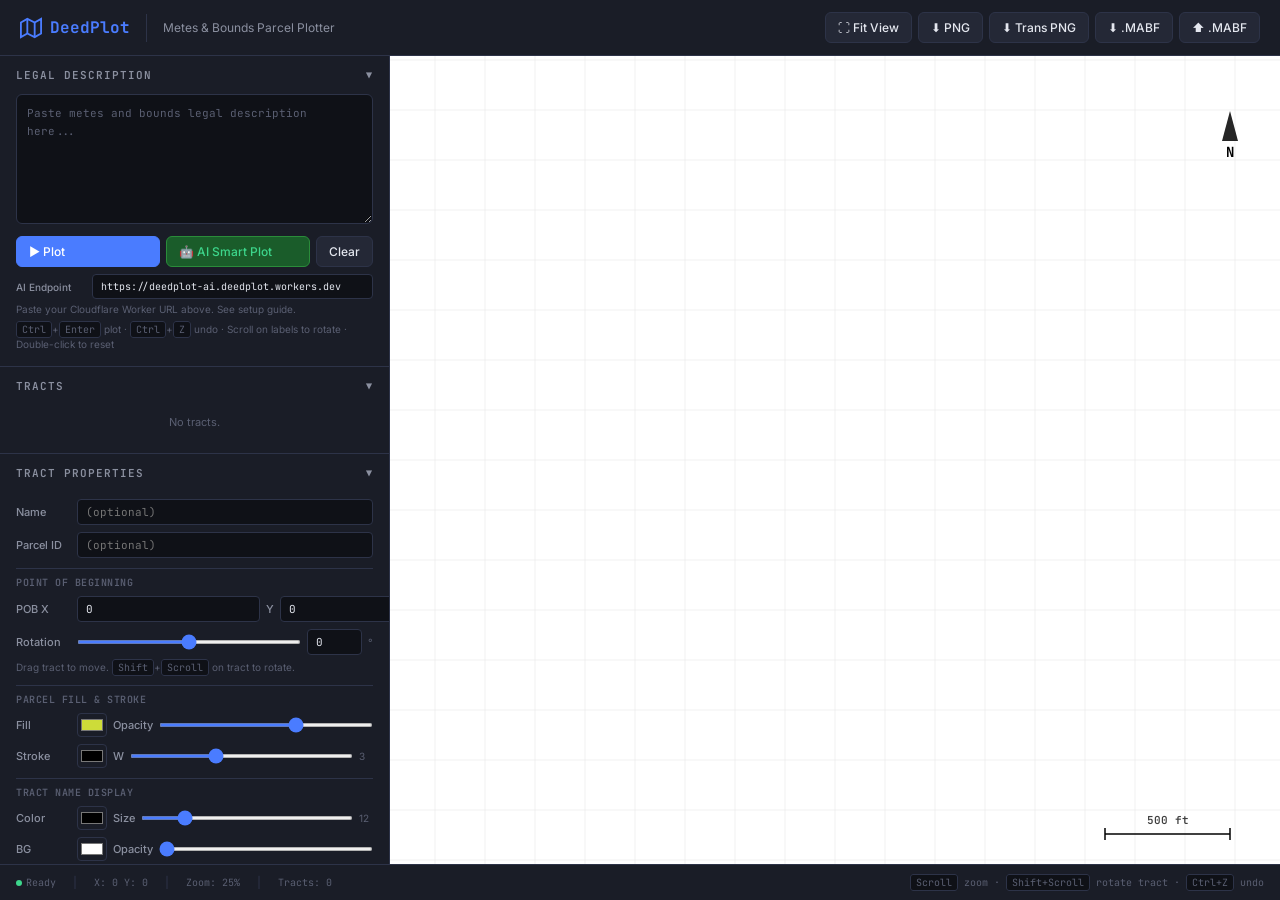
==== commit a1962f30: "AI Smart Plot integration. updating presets. updating colors" ====
--- a/lib/index.html
+++ b/lib/index.html
@@ -100,7 +100,8 @@
       <button class="btn" onclick="exportPNG(false)">⬇ PNG</button>
       <button class="btn" onclick="exportPNG(true)">⬇ Trans PNG</button>
       <button class="btn" onclick="exportMABF()" title="Export for Sandy Knoll Metes &amp; Bounds">⬇ .MABF</button>
-      <button class="btn" onclick="loadExample()">Load Example</button>
+      <button class="btn" onclick="document.getElementById('mabfInput').click()" title="Import Sandy Knoll .MABF file">⬆ .MABF</button>
+      <input type="file" id="mabfInput" accept=".mabf" onchange="importMABF(this)" style="display:none">
     </div>
   </div>
 
@@ -116,7 +117,7 @@
         </div>
         <div id="aiWarnings" style="display:none;margin-top:6px;background:rgba(255,180,50,.08);border:1px solid rgba(255,180,50,.25);border-radius:6px;padding:8px 10px;font-size:10px;line-height:1.5;color:#f0c050;max-height:120px;overflow-y:auto"></div>
         <div id="aiConfig" style="margin-top:6px">
-          <div class="input-row"><label style="min-width:70px;font-size:10px">AI Endpoint</label><input class="input-sm" id="aiEndpoint" placeholder="https://deedplot-ai.YOUR-SUBDOMAIN.workers.dev" style="font-size:10px" oninput="localStorage.setItem('deedplot_ai_url',this.value)"></div>
+          <div class="input-row"><label style="min-width:70px;font-size:10px">AI Endpoint</label><input class="input-sm" id="aiEndpoint" value="https://deedplot-ai.deedplot.workers.dev" style="font-size:10px" oninput="localStorage.setItem('deedplot_ai_url',this.value)"></div>
           <div class="help-text" style="margin-top:3px">Paste your Cloudflare Worker URL above. See setup guide.</div>
         </div>
         <div class="help-text"><kbd>Ctrl</kbd>+<kbd>Enter</kbd> plot · <kbd>Ctrl</kbd>+<kbd>Z</kbd> undo · Scroll on labels to rotate · Double-click to reset</div>
@@ -131,8 +132,8 @@
     <div class="panel">
       <div class="panel-header" onclick="togglePanel(this)">Tract Properties <span class="chevron">▼</span></div>
       <div class="panel-body" id="tractProps">
-        <div class="input-row"><label>Name</label><input class="input-sm" id="propName" oninput="updateProp('name',this.value)"></div>
-        <div class="input-row"><label>Parcel ID</label><input class="input-sm" id="propParcelId" oninput="updateProp('parcelId',this.value)"></div>
+        <div class="input-row"><label>Name</label><input class="input-sm" id="propName" placeholder="(optional)" oninput="updateProp('name',this.value)"></div>
+        <div class="input-row"><label>Parcel ID</label><input class="input-sm" id="propParcelId" placeholder="(optional)" oninput="updateProp('parcelId',this.value)"></div>
 
         <div class="section-label">Point of Beginning</div>
         <div class="input-row"><label>POB X</label><input class="input-sm" id="propPobX" type="number" step="0.01" value="0" onchange="updatePOB()"><label style="min-width:auto">Y</label><input class="input-sm" id="propPobY" type="number" step="0.01" value="0" onchange="updatePOB()"></div>
@@ -144,30 +145,45 @@
         <div class="input-row"><label>Stroke</label><input type="color" id="propStroke" value="#000000" oninput="updateProp('strokeColor',this.value)"><label style="min-width:auto">W</label><input type="range" id="propStrokeW" min="0" max="8" value="3" oninput="updateProp('strokeWidth',+this.value)"><span id="strokeWVal" style="font-size:10px;color:var(--text-muted);min-width:14px">3</span></div>
 
         <div class="section-label">Tract Name Display</div>
-        <div class="input-row"><label>Color</label><input type="color" id="propNameColor" value="#ffffff" oninput="updateProp('nameColor',this.value)"><label style="min-width:auto">Size</label><input type="range" id="propNameSize" min="8" max="30" value="12" oninput="updateProp('nameSize',+this.value)"><span id="nameSizeVal" style="font-size:10px;color:var(--text-muted);min-width:14px">12</span></div>
-        <div class="input-row"><label>BG</label><input type="color" id="propNameBg" value="#0f1117" oninput="updateProp('nameBg',this.value)"><label style="min-width:auto">Opacity</label><input type="range" id="propNameBgA" min="0" max="100" value="0" oninput="updateProp('nameBgAlpha',this.value/100)"></div>
+        <div class="input-row"><label>Color</label><input type="color" id="propNameColor" value="#000000" oninput="updateProp('nameColor',this.value)"><label style="min-width:auto">Size</label><input type="range" id="propNameSize" min="8" max="30" value="12" oninput="updateProp('nameSize',+this.value)"><span id="nameSizeVal" style="font-size:10px;color:var(--text-muted);min-width:14px">12</span></div>
+        <div class="input-row"><label>BG</label><input type="color" id="propNameBg" value="#ffffff" oninput="updateProp('nameBg',this.value)"><label style="min-width:auto">Opacity</label><input type="range" id="propNameBgA" min="0" max="100" value="0" oninput="updateProp('nameBgAlpha',this.value/100)"></div>
         <label class="checkbox-row"><input type="checkbox" id="propNameShowBg" onchange="updateProp('nameShowBg',this.checked)"> Show Name BG</label>
 
         <div class="section-label">Parcel ID Display</div>
-        <div class="input-row"><label>Color</label><input type="color" id="propPidColor" value="#ffffff" oninput="updateProp('pidColor',this.value)"><label style="min-width:auto">Size</label><input type="range" id="propPidSize" min="8" max="36" value="17" oninput="updateProp('pidSize',+this.value)"><span id="pidSizeVal" style="font-size:10px;color:var(--text-muted);min-width:14px">17</span></div>
-        <div class="input-row"><label>BG</label><input type="color" id="propPidBg" value="#0f1117" oninput="updateProp('pidBg',this.value)"><label style="min-width:auto">Opacity</label><input type="range" id="propPidBgA" min="0" max="100" value="80" oninput="updateProp('pidBgAlpha',this.value/100)"></div>
-        <label class="checkbox-row"><input type="checkbox" id="propPidShowBg" checked onchange="updateProp('pidShowBg',this.checked)"> Show PID BG</label>
+        <div class="input-row"><label>Color</label><input type="color" id="propPidColor" value="#000000" oninput="updateProp('pidColor',this.value)"><label style="min-width:auto">Size</label><input type="range" id="propPidSize" min="8" max="36" value="17" oninput="updateProp('pidSize',+this.value)"><span id="pidSizeVal" style="font-size:10px;color:var(--text-muted);min-width:14px">17</span></div>
+        <div class="input-row"><label>BG</label><input type="color" id="propPidBg" value="#ffffff" oninput="updateProp('pidBg',this.value)"><label style="min-width:auto">Opacity</label><input type="range" id="propPidBgA" min="0" max="100" value="80" oninput="updateProp('pidBgAlpha',this.value/100)"></div>
+        <label class="checkbox-row"><input type="checkbox" id="propPidShowBg" onchange="updateProp('pidShowBg',this.checked)"> Show PID BG</label>
 
         <div class="section-label">Call Labels</div>
         <div class="input-row"><label>Size</label><input type="range" id="propFontSize" min="6" max="28" value="12" oninput="updateProp('fontSize',+this.value)"><span id="fontSizeVal" style="font-size:10px;color:var(--text-muted);min-width:14px">12</span></div>
-        <div class="input-row"><label>Text</label><input type="color" id="propLabelColor" value="#e4e7ef" oninput="updateProp('labelColor',this.value)"><label style="min-width:auto">BG</label><input type="color" id="propLabelBg" value="#0f1117" oninput="updateProp('labelBg',this.value)"><label style="min-width:auto">Op</label><input type="range" id="propLabelBgA" min="0" max="100" value="85" oninput="updateProp('labelBgAlpha',this.value/100)"></div>
-        <label class="checkbox-row"><input type="checkbox" id="propShowLabelBg" checked onchange="updateProp('showLabelBg',this.checked)"> Show Label BG</label>
+        <div class="input-row"><label>Text</label><input type="color" id="propLabelColor" value="#000000" oninput="updateProp('labelColor',this.value)"><label style="min-width:auto">BG</label><input type="color" id="propLabelBg" value="#ffffff" oninput="updateProp('labelBg',this.value)"><label style="min-width:auto">Op</label><input type="range" id="propLabelBgA" min="0" max="100" value="85" oninput="updateProp('labelBgAlpha',this.value/100)"></div>
+        <label class="checkbox-row"><input type="checkbox" id="propShowLabelBg" onchange="updateProp('showLabelBg',this.checked)"> Show Label BG</label>
 
         <div class="section-label">Leader Lines</div>
-        <div class="input-row"><label>Color</label><input type="color" id="propLeaderColor" value="#ffffff" oninput="updateProp('leaderColor',this.value)"><label style="min-width:auto">W</label><input type="range" id="propLeaderW" min="0.5" max="4" step="0.5" value="1" oninput="updateProp('leaderWidth',+this.value)"><label style="min-width:auto">Op</label><input type="range" id="propLeaderA" min="10" max="100" value="50" oninput="updateProp('leaderAlpha',this.value/100)"></div>
-        <div class="input-row"><label>End</label><select class="input-sm" id="propLeaderEnd" onchange="updateProp('leaderEnd',this.value)" style="flex:1"><option value="circle">● Circle</option><option value="diamond">◆ Diamond</option><option value="triangle">▶ Triangle</option><option value="triangle-rev">◀ Rev Triangle</option><option value="arrow">→ Arrow</option><option value="none">None</option></select></div>
+        <div class="input-row"><label>Color</label><input type="color" id="propLeaderColor" value="#000000" oninput="updateProp('leaderColor',this.value)"><label style="min-width:auto">W</label><input type="range" id="propLeaderW" min="0.5" max="4" step="0.5" value="1" oninput="updateProp('leaderWidth',+this.value)"><label style="min-width:auto">Op</label><input type="range" id="propLeaderA" min="10" max="100" value="50" oninput="updateProp('leaderAlpha',this.value/100)"></div>
+        <div class="input-row"><label>End</label><select class="input-sm" id="propLeaderEnd" onchange="updateProp('leaderEnd',this.value)" style="flex:1"><option value="diamond">◆ Diamond</option><option value="circle">● Circle</option><option value="triangle">▶ Triangle</option><option value="triangle-rev">◀ Rev Triangle</option><option value="arrow">→ Arrow</option><option value="none">None</option></select></div>
 
         <div class="section-label">Display</div>
         <label class="checkbox-row"><input type="checkbox" id="propLeaderLines" checked onchange="updateProp('leaderLines',this.checked)"> Auto Leader Lines</label>
         <label class="checkbox-row"><input type="checkbox" id="propShowBearings" checked onchange="updateProp('showBearings',this.checked)"> Show Bearings</label>
         <label class="checkbox-row"><input type="checkbox" id="propShowDistances" checked onchange="updateProp('showDistances',this.checked)"> Show Distances</label>
-        <label class="checkbox-row"><input type="checkbox" id="propNumberCalls" checked onchange="updateProp('numberCalls',this.checked)"> Number Calls</label>
+        <label class="checkbox-row"><input type="checkbox" id="propNumberCalls" onchange="updateProp('numberCalls',this.checked)"> Number Calls</label>
         <label class="checkbox-row"><input type="checkbox" id="propHatch" onchange="updateProp('hatching',this.checked)"> Hatching</label>
+      </div>
+    </div>
+
+    <div class="panel">
+      <div class="panel-header" onclick="togglePanel(this)">Map Settings <span class="chevron">▼</span></div>
+      <div class="panel-body">
+        <div class="input-row"><label>Title</label><input class="input-sm" id="mapTitle" placeholder="(optional)" oninput="redraw()"></div>
+        <div class="input-row"><label>Subtitle</label><input class="input-sm" id="mapSubtitle" placeholder="(optional)" oninput="redraw()"></div>
+        <div class="input-row"><label>Text Color</label><input type="color" id="mapTextColor" value="#000000" oninput="redraw()"></div>
+        <div class="input-row"><label>Canvas BG</label><input type="color" id="mapBg" value="#ffffff" oninput="redraw()"><label style="min-width:auto">Grid</label><input type="color" id="mapGrid" value="#e0e0e0" oninput="redraw()"></div>
+        <label class="checkbox-row"><input type="checkbox" id="mapShowGrid" checked onchange="redraw()"> Grid</label>
+        <label class="checkbox-row"><input type="checkbox" id="mapShowNorth" checked onchange="redraw()"> North Arrow</label>
+        <label class="checkbox-row"><input type="checkbox" id="mapShowScale" checked onchange="redraw()"> Scale Bar</label>
+        <label class="checkbox-row"><input type="checkbox" id="mapShowLegend" checked onchange="redraw()"> Call Legend Box</label>
+        <label class="checkbox-row"><input type="checkbox" id="mapSaveSettings" onchange="toggleSaveSettings(this.checked)"> Remember Settings</label>
       </div>
     </div>
 
@@ -188,20 +204,6 @@
         <label class="checkbox-row"><input type="checkbox" id="bgShow" checked onchange="bgS.show=this.checked;redraw()"> Show</label>
         <button class="btn sm danger" onclick="clearBgImage()" style="margin-top:4px;width:100%">Remove</button>
         <div class="help-text">Drag image on map to position.</div>
-      </div>
-    </div>
-
-    <div class="panel">
-      <div class="panel-header" onclick="togglePanel(this)">Map Settings <span class="chevron">▼</span></div>
-      <div class="panel-body">
-        <div class="input-row"><label>Title</label><input class="input-sm" id="mapTitle" value="Parcel Map" oninput="redraw()"></div>
-        <div class="input-row"><label>Subtitle</label><input class="input-sm" id="mapSubtitle" oninput="redraw()"></div>
-        <div class="input-row"><label>Text Color</label><input type="color" id="mapTextColor" value="#ffffff" oninput="redraw()"></div>
-        <div class="input-row"><label>Canvas BG</label><input type="color" id="mapBg" value="#181c26" oninput="redraw()"><label style="min-width:auto">Grid</label><input type="color" id="mapGrid" value="#252b3d" oninput="redraw()"></div>
-        <label class="checkbox-row"><input type="checkbox" id="mapShowGrid" checked onchange="redraw()"> Grid</label>
-        <label class="checkbox-row"><input type="checkbox" id="mapShowNorth" checked onchange="redraw()"> North Arrow</label>
-        <label class="checkbox-row"><input type="checkbox" id="mapShowScale" checked onchange="redraw()"> Scale Bar</label>
-        <label class="checkbox-row"><input type="checkbox" id="mapShowLegend" checked onchange="redraw()"> Call Legend Box</label>
       </div>
     </div>
 
@@ -336,15 +338,15 @@
 // ═══════════════ TRACTS ═══════════════
 const defColors=['#CDDC39','#EF9A9A','#81D4FA','#A5D6A7','#FFE082','#CE93D8','#80CBC4'];
 function createTract(calls,name,pobX=0,pobY=0){
-  return{name:name||`Tract ${tracts.length+1}`,parcelId:'',calls,coords:callsToCoords(calls,pobX,pobY),
+  return{name:name||'',parcelId:'',calls,coords:callsToCoords(calls,pobX,pobY),
     pobX,pobY,tractRotation:0,
     fillColor:defColors[tracts.length%defColors.length],alpha:0.65,
     strokeColor:'#000000',strokeWidth:3,
-    fontSize:12,labelColor:'#e4e7ef',labelBg:'#0f1117',labelBgAlpha:0.85,showLabelBg:true,
-    nameColor:'#ffffff',nameSize:12,nameBg:'#0f1117',nameBgAlpha:0,nameShowBg:false,nameOffset:null,nameRotation:0,
-    pidColor:'#ffffff',pidSize:17,pidBg:'#0f1117',pidBgAlpha:0.8,pidShowBg:true,pidOffset:null,pidRotation:0,
-    leaderColor:'#ffffff',leaderWidth:1,leaderEnd:'circle',leaderAlpha:0.5,
-    leaderLines:true,showBearings:true,showDistances:true,numberCalls:true,hatching:false,isException:false};
+    fontSize:12,labelColor:'#000000',labelBg:'#ffffff',labelBgAlpha:0.85,showLabelBg:false,
+    nameColor:'#000000',nameSize:12,nameBg:'#ffffff',nameBgAlpha:0,nameShowBg:false,nameOffset:null,nameRotation:0,
+    pidColor:'#000000',pidSize:17,pidBg:'#ffffff',pidBgAlpha:0.8,pidShowBg:false,pidOffset:null,pidRotation:0,
+    leaderColor:'#000000',leaderWidth:1,leaderEnd:'diamond',leaderAlpha:0.5,
+    leaderLines:true,showBearings:true,showDistances:true,numberCalls:false,hatching:false,isException:false};
 }
 
 function parseDeed(){
@@ -1191,22 +1193,169 @@
   document.addEventListener('keydown',e=>{if(e.ctrlKey&&e.key==='z'){e.preventDefault();doUndo();}if(e.ctrlKey&&e.key==='Enter'){e.preventDefault();parseDeed();}});
 }
 
-// ═══════════════ EXAMPLE ═══════════════
-function loadExample(){
-  $('deedInput').value=`Situated in Amanda Township, Fairfield County, Ohio, and being in Section 7, Township 13 North, Range 20 West, and bounded and described as follows:
-Beginning at a railroad spike found in State Route 675 at the northwest corner of Section 7; thence North 89°56'00" East, with said section and property line, 1517.24 feet to a 3/4-inch iron pipe found; thence South 00°10'52" West, with the Kilman and Stebelton property line, 1376.20 feet to a 3/4-inch pipe set; thence South 43°04'38" West 1746.78 feet to a point; thence South 89°58'10" West 322.00 feet with the north line of said 1.0-acre tract; thence North 00°02'46" East 2650.51 feet, in State Route 674 to the place of beginning, containing 74.74 acres, more or less.
-EXCEPTING THEREFROM:
-A parcel containing 0.3788 acres; thence South 85°00'30" East a distance of 30.00 feet; thence South 06°19'06" East a distance of 101.98 feet; thence South 04°59'30" West a distance of 25.00 feet; thence South 10°42'08" West a distance of 100.50 feet; thence South 04°59'30" West a distance of 125.00 feet; thence South 16°18'06" West a distance of 50.99 feet; thence North 85°00'30" West a distance of 30.00 feet; thence North 04°59'30" East a distance of 400.00 feet to the point of beginning.`;
-  $('mapTitle').value='Parcel Map — Section 7, Amanda Township';
-  $('mapSubtitle').value='Fairfield County, Ohio · T13N, R20W';
-  clearTracts();parseDeed();
-  if(tracts.length>0){tracts[0].parcelId='0020052900';tracts[0].name='74.74 AC PARCEL (main tract)';}
-  if(tracts.length>1){tracts[1].name='0.3788 AC EXCEPTION (Road R/W)';}
-  selectTract(0);fitToView();setTimeout(fitToView,200);
+// ═══════════════ MABF IMPORT ═══════════════
+function importMABF(input){
+  const file=input.files[0];if(!file)return;
+  const reader=new FileReader();
+  reader.onload=function(e){
+    try{
+      const text=e.target.result;
+      const lines=text.split(/\r?\n/);
+      if(lines.length<2){showToast('Invalid MABF file');return;}
+      const version=lines[0].trim();
+      const xmlStr=lines.slice(1).join('');
+      const parser=new DOMParser();
+      const doc=parser.parseFromString(xmlStr,'text/xml');
+      if(doc.querySelector('parsererror')){showToast('Failed to parse MABF XML');return;}
+
+      const layers=doc.querySelectorAll('Layer');
+      if(!layers.length){showToast('No layers found in MABF');return;}
+
+      saveUndo();
+      let imported=0;
+
+      for(const layer of layers){
+        // Parse calls from <Calls><Line> elements
+        const lineEls=layer.querySelectorAll('Calls > Line');
+        const calls=[];
+        for(const lineEl of lineEls){
+          const callStr=lineEl.textContent.trim();
+          if(!callStr)continue;
+          const parsed=parseSKCall(callStr);
+          if(parsed)calls.push(parsed);
+        }
+
+        // Get layer name (base64 encoded in <Caption>)
+        let layerName='';
+        const captionEl=layer.querySelector('Caption');
+        if(captionEl&&captionEl.textContent){
+          try{layerName=decodeURIComponent(escape(atob(captionEl.textContent)));}catch(ex){layerName=captionEl.textContent;}
+        }
+
+        // Get offsets
+        const xOff=parseFloat(layer.querySelector('xOffset')?.textContent)||0;
+        const yOff=parseFloat(layer.querySelector('yOffset')?.textContent)||0;
+        const pobY=-yOff; // Sandy Knoll inverts Y axis
+
+        // Get colors
+        let fillColor='#CDDC39';
+        const fillColorEl=layer.querySelector('FillColor');
+        if(fillColorEl){fillColor=skColorToHex(fillColorEl.textContent);}
+        let strokeColor='#000000';
+        const lineColorEl=layer.querySelector('LineColor');
+        if(lineColorEl){strokeColor=skColorToHex(lineColorEl.textContent);}
+
+        // Get visibility/lock
+        const visible=layer.querySelector('Visible')?.textContent!=='0';
+        const locked=layer.querySelector('Locked')?.textContent==='1';
+
+        // Fill style
+        const fillStyle=parseInt(layer.querySelector('FillStyle')?.textContent)||0;
+        const hasFill=layer.querySelector('Fill')?.textContent!=='0';
+
+        if(!calls.length)continue;
+
+        const t=createTract(calls,layerName,xOff,pobY);
+        t.fillColor=fillColor;
+        t.strokeColor=strokeColor;
+        t.visible=visible;
+        t.locked=locked;
+        t.hatching=fillStyle>=4;
+        if(hasFill)t.alpha=0.65;
+
+        // Line width
+        const lw=parseInt(layer.querySelector('LineWidth')?.textContent);
+        if(!isNaN(lw))t.strokeWidth=Math.max(1,lw);
+
+        tracts.push(t);
+        imported++;
+      }
+
+      if(!imported){showToast('No plottable layers found');return;}
+      updateTractList();selectTract(tracts.length-1);fitToView();setTimeout(fitToView,100);
+      showToast(`Imported ${imported} layer(s) from MABF`);
+    }catch(err){
+      console.error('MABF import error:',err);
+      showToast('Error reading MABF: '+err.message);
+    }
+  };
+  reader.readAsText(file);
+  input.value=''; // Reset so same file can be re-imported
+}
+
+// Parse a Sandy Knoll call string like "S 86:26:13 W 12.32" into a call object
+function parseSKCall(str){
+  str=str.trim();
+  // Pattern: QUAD DEG:MIN:SEC DIR DIST  or  QUAD DEG:MIN DIR DIST  or  QUAD DEG DIR DIST
+  const m=str.match(/^([NS])\s+(\d+)(?::(\d+))?(?::(\d+(?:\.\d+)?))?\s+([EW])\s+([\d.]+)/);
+  if(!m)return null;
+  const quad=m[1], deg=parseInt(m[2]), min=parseInt(m[3])||0, sec=parseFloat(m[4])||0, dir=m[5], dist=parseFloat(m[6]);
+  if(isNaN(dist)||dist<=0)return null;
+  return{
+    quad, deg, min, sec, dir, dist,
+    bearingStr:`${quad} ${String(deg).padStart(2,'0')}°${String(min).padStart(2,'0')}'${sec.toFixed(2).padStart(5,'0')}" ${dir}`,
+    labelOffset:null, labelRotation:0,
+    toRad:makeToRad(quad,deg,min,sec,dir)
+  };
+}
+
+// Convert Sandy Knoll BGR integer color to hex "#RRGGBB"
+function skColorToHex(val){
+  const n=parseInt(val);
+  if(isNaN(n))return '#000000';
+  const b=(n>>16)&0xFF, g=(n>>8)&0xFF, r=n&0xFF;
+  return '#'+[r,g,b].map(c=>c.toString(16).padStart(2,'0')).join('');
+}
+
+// ═══════════════ SETTINGS PERSISTENCE ═══════════════
+function toggleSaveSettings(on){
+  localStorage.setItem('deedplot_save_settings',on?'1':'0');
+  if(on)saveMapSettings();
+}
+
+function saveMapSettings(){
+  if(localStorage.getItem('deedplot_save_settings')!=='1')return;
+  const settings={
+    mapBg:$('mapBg').value,
+    mapGrid:$('mapGrid').value,
+    mapTextColor:$('mapTextColor').value,
+    mapShowGrid:$('mapShowGrid').checked,
+    mapShowNorth:$('mapShowNorth').checked,
+    mapShowScale:$('mapShowScale').checked,
+    mapShowLegend:$('mapShowLegend').checked,
+  };
+  localStorage.setItem('deedplot_map_settings',JSON.stringify(settings));
+}
+
+function loadMapSettings(){
+  const on=localStorage.getItem('deedplot_save_settings')==='1';
+  $('mapSaveSettings').checked=on;
+  if(!on)return;
+  try{
+    const s=JSON.parse(localStorage.getItem('deedplot_map_settings'));
+    if(!s)return;
+    if(s.mapBg)$('mapBg').value=s.mapBg;
+    if(s.mapGrid)$('mapGrid').value=s.mapGrid;
+    if(s.mapTextColor)$('mapTextColor').value=s.mapTextColor;
+    if(s.mapShowGrid!==undefined)$('mapShowGrid').checked=s.mapShowGrid;
+    if(s.mapShowNorth!==undefined)$('mapShowNorth').checked=s.mapShowNorth;
+    if(s.mapShowScale!==undefined)$('mapShowScale').checked=s.mapShowScale;
+    if(s.mapShowLegend!==undefined)$('mapShowLegend').checked=s.mapShowLegend;
+  }catch(ex){}
+}
+
+// Hook map settings controls to auto-save on change
+function hookSettingsSave(){
+  for(const id of['mapBg','mapGrid','mapTextColor']){
+    const el=$(id);if(el)el.addEventListener('input',saveMapSettings);
+  }
+  for(const id of['mapShowGrid','mapShowNorth','mapShowScale','mapShowLegend']){
+    const el=$(id);if(el)el.addEventListener('change',saveMapSettings);
+  }
 }
 
 // ═══════════════ INIT ═══════════════
-window.addEventListener('DOMContentLoaded',()=>{initCanvas();setupInteraction();redraw();setTimeout(()=>{resizeCanvas();redraw();},100);setTimeout(()=>{resizeCanvas();redraw();},500);});
+window.addEventListener('DOMContentLoaded',()=>{initCanvas();loadMapSettings();hookSettingsSave();setupInteraction();redraw();setTimeout(()=>{resizeCanvas();redraw();},100);setTimeout(()=>{resizeCanvas();redraw();},500);});
 window.addEventListener('load',()=>{resizeCanvas();redraw();});
 </script>
 </body>
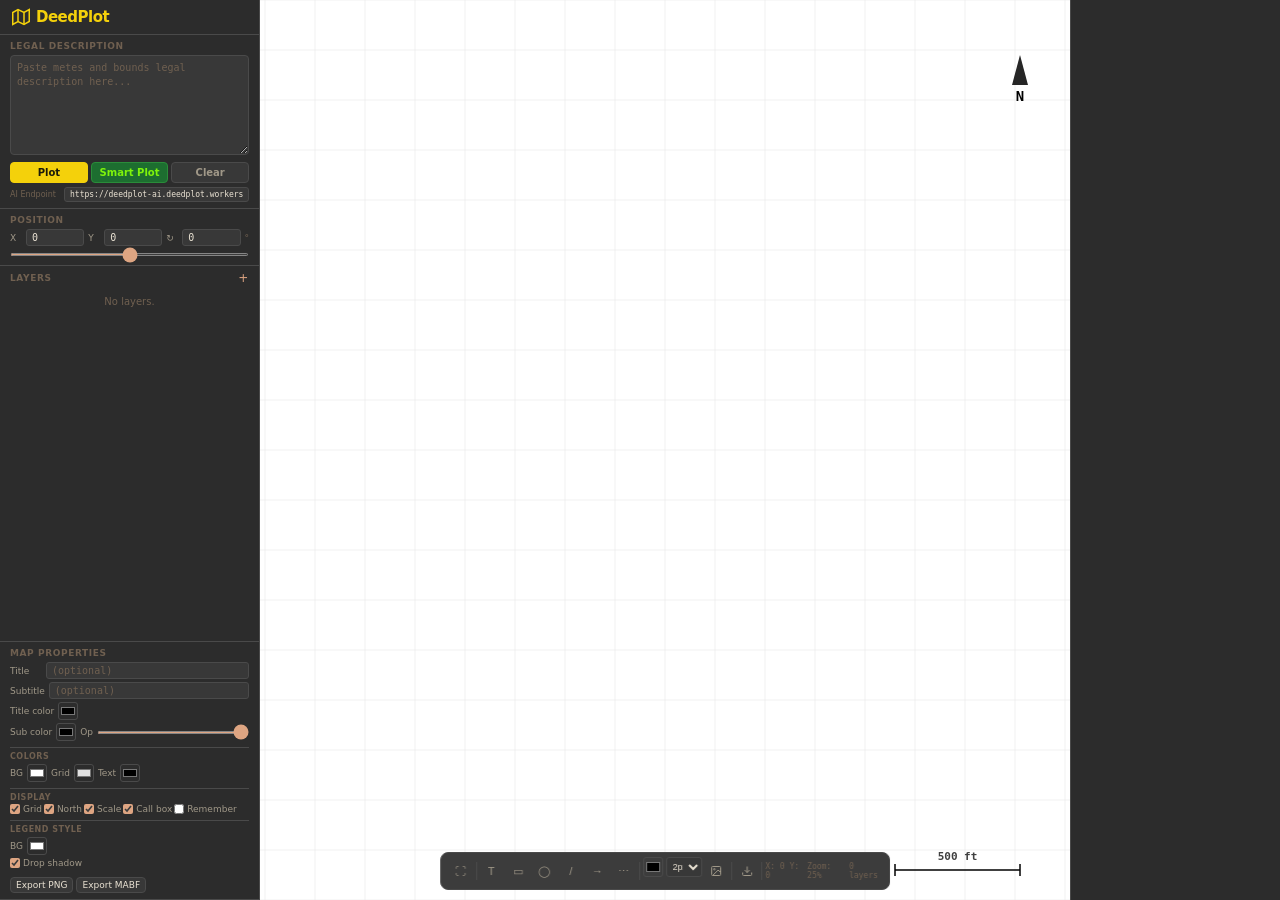
==== commit 20e6b81f: "curves, aesthetics, drop-shadows, shapes, annotations, deletions of annotaitons and shapes etc" ====
--- a/lib/index.html
+++ b/lib/index.html
@@ -1,1362 +1,4808 @@
-<!DOCTYPE html>
+<!doctype html>
 <html lang="en">
-<head>
-<meta charset="UTF-8">
-<meta name="viewport" content="width=device-width, initial-scale=1.0">
-<title>DeedPlot — Metes &amp; Bounds Parcel Plotter</title>
-<link href="https://fonts.googleapis.com/css2?family=JetBrains+Mono:wght@300;400;500;600;700&family=Inter:wght@300;400;500;600;700&display=swap" rel="stylesheet">
-<style>
-:root {
-  --bg-primary: #0f1117;
-  --bg-secondary: #1a1d27;
-  --bg-tertiary: #242836;
-  --border: #2d3348;
-  --accent: #4a7cff;
-  --accent-hover: #6190ff;
-  --accent-dim: #2a4a9e;
-  --text-primary: #e4e7ef;
-  --text-secondary: #8b90a0;
-  --text-muted: #5a5f72;
-  --success: #3dd68c;
-  --danger: #ef4444;
-}
-*{margin:0;padding:0;box-sizing:border-box}
-body{font-family:'Inter',sans-serif;background:var(--bg-primary);color:var(--text-primary);overflow:hidden;height:100vh}
-.app{display:grid;grid-template-columns:390px 1fr;grid-template-rows:56px 1fr 36px;height:100vh}
-.topbar{grid-column:1/-1;background:var(--bg-secondary);border-bottom:1px solid var(--border);display:flex;align-items:center;padding:0 20px;gap:16px;z-index:100}
-.topbar .logo{font-family:'JetBrains Mono',monospace;font-weight:700;font-size:16px;color:var(--accent);display:flex;align-items:center;gap:8px}
-.topbar .logo svg{width:22px;height:22px}
-.topbar .divider{width:1px;height:28px;background:var(--border)}
-.topbar .actions{display:flex;gap:6px;margin-left:auto}
-.btn{font-family:'Inter',sans-serif;font-size:12px;font-weight:500;padding:7px 12px;border:1px solid var(--border);border-radius:6px;background:var(--bg-tertiary);color:var(--text-primary);cursor:pointer;transition:all .15s;display:flex;align-items:center;gap:5px;white-space:nowrap}
-.btn:hover{border-color:var(--text-muted);background:var(--border)}
-.btn.primary{background:var(--accent);border-color:var(--accent);color:#fff}
-.btn.primary:hover{background:var(--accent-hover)}
-.btn.danger{border-color:var(--danger);color:var(--danger)}
-.btn.danger:hover{background:var(--danger);color:#fff}
-.btn.sm{padding:4px 10px;font-size:11px}
-.sidebar{background:var(--bg-secondary);border-right:1px solid var(--border);overflow-y:auto;display:flex;flex-direction:column}
-.sidebar::-webkit-scrollbar{width:6px}
-.sidebar::-webkit-scrollbar-track{background:transparent}
-.sidebar::-webkit-scrollbar-thumb{background:var(--border);border-radius:3px}
-.panel{border-bottom:1px solid var(--border)}
-.panel-header{padding:12px 16px;font-family:'JetBrains Mono',monospace;font-size:11px;font-weight:600;text-transform:uppercase;letter-spacing:1px;color:var(--text-secondary);cursor:pointer;display:flex;align-items:center;justify-content:space-between;user-select:none}
-.panel-header:hover{color:var(--text-primary)}
-.panel-header .chevron{transition:transform .2s;font-size:10px}
-.panel-header.collapsed .chevron{transform:rotate(-90deg)}
-.panel-body{padding:0 16px 14px}
-.panel-body.collapsed{display:none}
-.deed-input{width:100%;min-height:130px;background:var(--bg-primary);border:1px solid var(--border);border-radius:6px;padding:10px;font-family:'JetBrains Mono',monospace;font-size:11px;line-height:1.6;color:var(--text-primary);resize:vertical;outline:none}
-.deed-input:focus{border-color:var(--accent)}
-.deed-input::placeholder{color:var(--text-muted)}
-.input-row{display:flex;gap:6px;margin-top:7px;align-items:center}
-.input-row label{font-size:11px;color:var(--text-secondary);min-width:55px;font-weight:500}
-.input-sm{flex:1;background:var(--bg-primary);border:1px solid var(--border);border-radius:4px;padding:5px 8px;font-family:'JetBrains Mono',monospace;font-size:11px;color:var(--text-primary);outline:none}
-.input-sm:focus{border-color:var(--accent)}
-input[type="color"]{width:30px;height:24px;border:1px solid var(--border);border-radius:4px;background:none;cursor:pointer;padding:1px}
-input[type="range"]{flex:1;accent-color:var(--accent);height:4px}
-select.input-sm{appearance:auto;background:var(--bg-primary);color:var(--text-primary);border:1px solid var(--border);border-radius:4px;padding:4px 6px;font-size:11px;cursor:pointer}
-.checkbox-row{display:flex;align-items:center;gap:8px;margin-top:5px;font-size:11px;color:var(--text-secondary);cursor:pointer}
-.checkbox-row input{accent-color:var(--accent)}
-.tract-item{background:var(--bg-primary);border:1px solid var(--border);border-radius:6px;padding:10px 12px;margin-bottom:6px;cursor:pointer;transition:all .15s}
-.tract-item:hover{border-color:var(--text-muted)}
-.tract-item.active{border-color:var(--accent);box-shadow:0 0 0 1px var(--accent-dim)}
-.tract-item .tract-header{display:flex;align-items:center;gap:8px}
-.tract-color-dot{width:12px;height:12px;border-radius:3px;flex-shrink:0}
-.tract-name{font-size:12px;font-weight:600;flex:1}
-.tract-meta{font-family:'JetBrains Mono',monospace;font-size:10px;color:var(--text-muted);margin-top:3px;padding-left:20px}
-.call-table{width:100%;border-collapse:collapse;margin-top:8px}
-.call-table th{font-family:'JetBrains Mono',monospace;font-size:10px;font-weight:600;text-transform:uppercase;letter-spacing:.5px;color:var(--text-muted);text-align:left;padding:3px 6px;border-bottom:1px solid var(--border)}
-.call-table td{font-family:'JetBrains Mono',monospace;font-size:11px;padding:3px 6px;color:var(--text-secondary);border-bottom:1px solid rgba(45,51,72,.3)}
-.call-table tr:hover td{color:var(--text-primary);background:rgba(74,124,255,.05)}
-.call-num{color:var(--accent);font-weight:600}
-.canvas-container{position:relative;overflow:hidden;background:#181c26;cursor:grab}
-.canvas-container:active{cursor:grabbing}
-.canvas-container canvas{position:absolute;top:0;left:0}
-.statusbar{grid-column:1/-1;background:var(--bg-secondary);border-top:1px solid var(--border);display:flex;align-items:center;padding:0 16px;font-family:'JetBrains Mono',monospace;font-size:10px;color:var(--text-muted);gap:16px}
-.statusbar .sep{color:var(--border)}
-.status-item{display:flex;align-items:center;gap:4px}
-.status-dot{width:6px;height:6px;border-radius:50%;background:var(--success)}
-.toast{position:fixed;bottom:52px;right:20px;background:var(--bg-tertiary);border:1px solid var(--border);border-radius:8px;padding:10px 16px;font-size:12px;color:var(--text-primary);box-shadow:0 8px 32px rgba(0,0,0,.4);transform:translateY(20px);opacity:0;transition:all .3s;z-index:1000;pointer-events:none}
-.toast.show{transform:translateY(0);opacity:1}
-kbd{background:var(--bg-primary);border:1px solid var(--border);border-radius:3px;padding:1px 5px;font-family:'JetBrains Mono',monospace;font-size:10px;color:var(--text-muted)}
-.help-text{font-size:10px;color:var(--text-muted);margin-top:5px;line-height:1.5}
-.section-label{font-family:'JetBrains Mono',monospace;font-size:10px;font-weight:600;text-transform:uppercase;letter-spacing:.5px;color:var(--text-muted);margin-top:10px;margin-bottom:5px;padding-top:7px;border-top:1px solid var(--border)}
-.anno-item{display:flex;align-items:center;gap:4px;background:var(--bg-primary);border:1px solid var(--border);border-radius:4px;padding:4px 6px;margin-bottom:4px;font-size:11px}
-.anno-item input[type="text"]{flex:1;background:transparent;border:none;color:var(--text-primary);font-family:'JetBrains Mono',monospace;font-size:11px;outline:none;min-width:0}
-</style>
-</head>
-<body>
-<div class="app">
-  <div class="topbar">
-    <div class="logo">
-      <svg viewBox="0 0 24 24" fill="none" stroke="currentColor" stroke-width="2"><polygon points="1 6 1 22 8 18 16 22 23 18 23 2 16 6 8 2 1 6"/><line x1="8" y1="2" x2="8" y2="18"/><line x1="16" y1="6" x2="16" y2="22"/></svg>
-      DeedPlot
-    </div>
-    <div class="divider"></div>
-    <span style="font-size:12px;color:var(--text-secondary)">Metes &amp; Bounds Parcel Plotter</span>
-    <div class="actions">
-      <button class="btn" onclick="fitToView()">⛶ Fit View</button>
-      <button class="btn" onclick="exportPNG(false)">⬇ PNG</button>
-      <button class="btn" onclick="exportPNG(true)">⬇ Trans PNG</button>
-      <button class="btn" onclick="exportMABF()" title="Export for Sandy Knoll Metes &amp; Bounds">⬇ .MABF</button>
-      <button class="btn" onclick="document.getElementById('mabfInput').click()" title="Import Sandy Knoll .MABF file">⬆ .MABF</button>
-      <input type="file" id="mabfInput" accept=".mabf" onchange="importMABF(this)" style="display:none">
-    </div>
-  </div>
-
-  <div class="sidebar">
-    <div class="panel">
-      <div class="panel-header" onclick="togglePanel(this)">Legal Description <span class="chevron">▼</span></div>
-      <div class="panel-body">
-        <textarea class="deed-input" id="deedInput" placeholder="Paste metes and bounds legal description here..."></textarea>
-        <div class="input-row" style="margin-top:8px">
-          <button class="btn primary" onclick="parseDeed()" style="flex:1">▶ Plot</button>
-          <button class="btn" onclick="aiSmartPlot()" style="flex:1;background:#1a5c2a;border-color:#2a8c3a;color:#3dd68c" id="aiPlotBtn">🤖 AI Smart Plot</button>
-          <button class="btn" onclick="document.getElementById('deedInput').value='';clearTracts();">Clear</button>
+  <head>
+    <meta charset="UTF-8" />
+    <meta name="viewport" content="width=device-width, initial-scale=1.0" />
+    <title>DeedPlot — Metes &amp; Bounds Parcel Plotter</title>
+    <style>
+      :root {
+        --dp-bg: #2c2c2c;
+        --dp-bg2: #333;
+        --dp-bg3: #3a3a3a;
+        --dp-field: #383838;
+        --dp-border: #6b5b5b;
+        --dp-border-lt: #4a4a4a;
+        --dp-text: #ebe3d4;
+        --dp-text2: #a09888;
+        --dp-text3: #706050;
+        --dp-icon: #dea582;
+        --dp-accent: #f4d10b;
+        --dp-accent2: #7ff40b;
+        --dp-btn-primary: #f4d10b;
+        --dp-btn-secondary: #7ff40b;
+        --dp-btn-text: #f9ce4b;
+        --dp-danger: #ef4444;
+      }
+      * {
+        margin: 0;
+        padding: 0;
+        box-sizing: border-box;
+      }
+      body {
+        font-family:
+          -apple-system, "SF Pro Text", "SF Pro", system-ui, sans-serif;
+        background: var(--dp-bg);
+        color: var(--dp-text);
+        overflow: hidden;
+        height: 100vh;
+        font-size: 11px;
+      }
+      .app {
+        display: grid;
+        grid-template-columns: 260px 1fr 210px;
+        grid-template-rows: 1fr;
+        height: 100vh;
+      }
+
+      /* LEFT PANEL */
+      .lp {
+        background: var(--dp-bg);
+        border-right: 1px solid var(--dp-border-lt);
+        display: flex;
+        flex-direction: column;
+        overflow-y: auto; /* Allow scrolling */
+        overflow-x: hidden;
+      }
+      .lp-logo {
+        padding: 8px 12px;
+        font-weight: 800;
+        font-size: 15px;
+        color: var(--dp-accent);
+        letter-spacing: -0.5px;
+        border-bottom: 1px solid var(--dp-border-lt);
+        display: flex;
+        align-items: center;
+        gap: 6px;
+        flex-shrink: 0;
+      }
+      .lp-logo svg {
+        width: 18px;
+        height: 18px;
+      }
+      .lp-logo span {
+        font-size: 9px;
+        color: var(--dp-text3);
+        font-weight: 400;
+        margin-left: auto;
+      }
+
+      /* Sections */
+      .sec {
+        padding: 6px 10px;
+        border-bottom: 1px solid var(--dp-border-lt);
+      }
+      .sec-t {
+        font-size: 9px;
+        font-weight: 600;
+        text-transform: uppercase;
+        letter-spacing: 0.6px;
+        color: var(--dp-text3);
+        margin-bottom: 4px;
+        display: flex;
+        align-items: center;
+        justify-content: space-between;
+      }
+      .sec-t .sec-plus {
+        color: var(--dp-icon);
+        cursor: pointer;
+        font-size: 12px;
+        font-weight: 400;
+        line-height: 1;
+      }
+      .sec-flex {
+        flex: 1;
+        overflow-y: auto;
+        display: flex;
+        flex-direction: column;
+      }
+      .sec-flex::-webkit-scrollbar {
+        width: 3px;
+      }
+      .sec-flex::-webkit-scrollbar-thumb {
+        background: var(--dp-border-lt);
+        border-radius: 2px;
+      }
+
+      /* Inputs */
+      .ta {
+        width: 100%;
+        background: var(--dp-field);
+        border: 1px solid var(--dp-border-lt);
+        border-radius: 4px;
+        padding: 5px 6px;
+        font-family: "SF Mono", Menlo, monospace;
+        font-size: 10px;
+        color: var(--dp-text);
+        resize: vertical;
+        outline: none;
+        line-height: 1.4;
+        min-height: 100px;
+      }
+      .ta:focus {
+        border-color: var(--dp-icon);
+      }
+      .ta::placeholder {
+        color: var(--dp-text3);
+      }
+      .ir {
+        display: flex;
+        align-items: center;
+        gap: 4px;
+        margin-top: 3px;
+      }
+      .ir label {
+        font-size: 9px;
+        color: var(--dp-text2);
+        min-width: 12px;
+        flex-shrink: 0;
+      }
+      .inp {
+        flex: 1;
+        background: var(--dp-field);
+        border: 1px solid var(--dp-border-lt);
+        border-radius: 3px;
+        padding: 2px 5px;
+        font-family: "SF Mono", Menlo, monospace;
+        font-size: 10px;
+        color: var(--dp-text);
+        outline: none;
+        min-width: 0;
+      }
+      .inp:focus {
+        border-color: var(--dp-icon);
+      }
+      .inp::placeholder {
+        color: var(--dp-text3);
+      }
+      input[type="color"] {
+        width: 20px;
+        height: 18px;
+        border: 1px solid var(--dp-border-lt);
+        border-radius: 3px;
+        background: none;
+        cursor: pointer;
+        padding: 0;
+        flex-shrink: 0;
+      }
+      input[type="range"] {
+        flex: 1;
+        accent-color: var(--dp-icon);
+        height: 3px;
+      }
+      select.inp {
+        appearance: auto;
+        cursor: pointer;
+      }
+      .ck {
+        display: inline-flex;
+        align-items: center;
+        gap: 3px;
+        font-size: 9px;
+        color: var(--dp-text2);
+        cursor: pointer;
+        white-space: nowrap;
+      }
+      .ck input {
+        width: 10px;
+        height: 10px;
+        accent-color: var(--dp-icon);
+      }
+
+      /* Buttons */
+      .br {
+        display: flex;
+        gap: 3px;
+        margin-top: 4px;
+      }
+      .bt {
+        padding: 4px 0;
+        border-radius: 4px;
+        border: 1px solid transparent;
+        font-size: 10px;
+        font-weight: 600;
+        cursor: pointer;
+        text-align: center;
+        flex: 1;
+        font-family: inherit;
+      }
+      .bt-plot {
+        background: var(--dp-btn-primary);
+        color: #1a1a0a;
+        border-color: var(--dp-btn-primary);
+      }
+      .bt-ai {
+        background: #1d6e30;
+        color: var(--dp-accent2);
+        border-color: #2a8c3a;
+      }
+      .bt-x {
+        background: var(--dp-field);
+        color: var(--dp-text2);
+        border-color: var(--dp-border-lt);
+      }
+      .bt:hover {
+        filter: brightness(1.1);
+      }
+      .btn {
+        font-size: 10px;
+        font-weight: 500;
+        padding: 3px 8px;
+        border: 1px solid var(--dp-border-lt);
+        border-radius: 4px;
+        background: var(--dp-field);
+        color: var(--dp-text);
+        cursor: pointer;
+        display: inline-flex;
+        align-items: center;
+        gap: 3px;
+        white-space: nowrap;
+        font-family: inherit;
+      }
+      .btn:hover {
+        border-color: var(--dp-text3);
+        background: var(--dp-bg3);
+      }
+      .btn.sm {
+        padding: 2px 5px;
+        font-size: 9px;
+      }
+      .btn.danger {
+        border-color: var(--dp-danger);
+        color: var(--dp-danger);
+      }
+      .btn.danger:hover {
+        background: var(--dp-danger);
+        color: #fff;
+      }
+
+      /* Layer items */
+      .ly {
+        background: var(--dp-field);
+        border: 1px solid var(--dp-border-lt);
+        border-radius: 4px;
+        padding: 4px 6px;
+        margin-bottom: 3px;
+        cursor: pointer;
+        transition: border-color 0.12s;
+      }
+      .ly:hover {
+        border-color: var(--dp-text3);
+      }
+      .ly.active {
+        border-color: var(--dp-icon);
+        background: #3a3028;
+      }
+      .ly-h {
+        display: flex;
+        align-items: center;
+        gap: 4px;
+      }
+      .ly-dot {
+        width: 8px;
+        height: 8px;
+        border-radius: 2px;
+        flex-shrink: 0;
+      }
+      .ly-nm {
+        font-size: 10px;
+        font-weight: 600;
+        flex: 1;
+        color: var(--dp-text);
+        overflow: hidden;
+        text-overflow: ellipsis;
+        white-space: nowrap;
+      }
+      .ly-btns {
+        display: flex;
+        gap: 1px;
+      }
+      .ly-btns button {
+        background: none;
+        border: none;
+        color: var(--dp-text3);
+        font-size: 9px;
+        cursor: pointer;
+        padding: 0 2px;
+        line-height: 1;
+      }
+      .ly-btns button:hover {
+        color: var(--dp-text);
+      }
+      .ly-meta {
+        font-family: "SF Mono", Menlo, monospace;
+        font-size: 8px;
+        color: var(--dp-text3);
+        margin-top: 1px;
+        padding-left: 12px;
+      }
+
+      /* CANVAS */
+      .cv {
+        position: relative;
+        overflow: hidden;
+        background: var(--dp-bg);
+        cursor: grab;
+      }
+      .cv:active {
+        cursor: grabbing;
+      }
+      .cv canvas {
+        position: absolute;
+        top: 0;
+        left: 0;
+      }
+
+      /* RIGHT PANEL */
+      .rp {
+        background: var(--dp-bg);
+        border-left: 1px solid var(--dp-border-lt);
+        display: flex;
+        flex-direction: column;
+        overflow-y: auto;
+      }
+      .rp::-webkit-scrollbar {
+        width: 3px;
+      }
+      .rp::-webkit-scrollbar-thumb {
+        background: var(--dp-border-lt);
+        border-radius: 2px;
+      }
+      .rp-title {
+        font-size: 10px;
+        font-weight: 600;
+        color: var(--dp-icon);
+        padding: 6px 10px;
+        border-bottom: 1px solid var(--dp-border-lt);
+        text-transform: uppercase;
+        letter-spacing: 0.5px;
+      }
+      .sec-label {
+        font-size: 8px;
+        font-weight: 600;
+        text-transform: uppercase;
+        letter-spacing: 0.5px;
+        color: var(--dp-text3);
+        margin-top: 6px;
+        margin-bottom: 2px;
+        padding-top: 4px;
+        border-top: 1px solid var(--dp-border-lt);
+      }
+
+      /* Annotation items */
+      .anno-item {
+        display: flex;
+        flex-direction: column;
+        gap: 3px;
+        background: var(--dp-field);
+        border: 1px solid var(--dp-border-lt);
+        border-radius: 3px;
+        padding: 4px;
+        margin-bottom: 4px;
+        font-size: 10px;
+      }
+      .anno-item-header {
+        display: flex;
+        align-items: center;
+        gap: 3px;
+        width: 100%;
+      }
+      .anno-item input[type="text"] {
+        flex: 1;
+        background: var(--dp-field);
+        border: 1px solid var(--dp-border-lt);
+        color: var(--dp-text);
+        font-family: "SF Mono", Menlo, monospace;
+        font-size: 10px;
+        outline: none;
+        min-width: 0;
+        padding: 4px 6px;
+        border-radius: 3px;
+      }
+      .anno-item input[type="text"]:focus {
+        border-color: var(--dp-icon);
+        background: var(--dp-bg3);
+      }
+      .anno-item-controls {
+        display: grid;
+        grid-template-columns: 1fr 1fr;
+        gap: 4px;
+      }
+      .anno-item-delete {
+        background: transparent;
+        border: 1px solid var(--dp-danger);
+        color: var(--dp-danger);
+        cursor: pointer;
+        font-size: 11px;
+        padding: 2px 6px;
+        line-height: 1;
+        border-radius: 3px;
+        flex-shrink: 0;
+        min-width: 24px;
+        text-align: center;
+      }
+      .anno-item-delete:hover {
+        color: #ff6666;
+        background: rgba(239, 68, 68, 0.1);
+        border-color: #ff6666;
+      }
+
+      /* Floating toolbar */
+      .ftb {
+        position: absolute;
+        bottom: 10px;
+        left: 50%;
+        transform: translateX(-50%);
+        display: flex;
+        gap: 3px;
+        background: rgba(44, 44, 44, 0.92);
+        padding: 4px 8px;
+        border-radius: 8px;
+        border: 1px solid var(--dp-border-lt);
+        z-index: 15;
+        backdrop-filter: blur(6px);
+      }
+      .ftb-b {
+        width: 28px;
+        height: 28px;
+        border-radius: 5px;
+        border: none;
+        background: transparent;
+        color: var(--dp-text2);
+        font-size: 11px;
+        cursor: pointer;
+        display: flex;
+        align-items: center;
+        justify-content: center;
+        position: relative;
+      }
+      .ftb-b:hover {
+        background: var(--dp-bg3);
+        color: var(--dp-text);
+      }
+      .ftb-b.on {
+        background: var(--dp-icon);
+        color: #1a1a0a;
+      }
+      .ftb-sep {
+        width: 1px;
+        height: 18px;
+        background: var(--dp-border-lt);
+        align-self: center;
+      }
+      .ftb-dd {
+        position: absolute;
+        bottom: 34px;
+        left: 50%;
+        transform: translateX(-50%);
+        background: var(--dp-bg);
+        border: 1px solid var(--dp-border-lt);
+        border-radius: 6px;
+        padding: 3px;
+        min-width: 120px;
+        display: none;
+        z-index: 20;
+      }
+      .ftb-dd.show {
+        display: block;
+      }
+      .ftb-dd-item {
+        padding: 4px 8px;
+        font-size: 10px;
+        color: var(--dp-text2);
+        cursor: pointer;
+        border-radius: 3px;
+        white-space: nowrap;
+      }
+      .ftb-dd-item:hover {
+        background: var(--dp-bg3);
+        color: var(--dp-text);
+      }
+
+      /* Status bar (inside floating toolbar) */
+      .stat {
+        font-family: "SF Mono", Menlo, monospace;
+        font-size: 8px;
+        color: var(--dp-text3);
+        display: flex;
+        align-items: center;
+        gap: 6px;
+      }
+
+      /* Toast */
+      .toast {
+        position: fixed;
+        bottom: 52px;
+        right: 20px;
+        background: var(--dp-bg3);
+        border: 1px solid var(--dp-border-lt);
+        border-radius: 6px;
+        padding: 8px 14px;
+        font-size: 11px;
+        color: var(--dp-text);
+        box-shadow: 0 4px 20px rgba(0, 0, 0, 0.4);
+        transform: translateY(20px);
+        opacity: 0;
+        transition: all 0.3s;
+        z-index: 1000;
+        pointer-events: none;
+      }
+      .toast.show {
+        transform: translateY(0);
+        opacity: 1;
+      }
+      kbd {
+        background: var(--dp-field);
+        border: 1px solid var(--dp-border-lt);
+        border-radius: 2px;
+        padding: 0 3px;
+        font-family: "SF Mono", Menlo, monospace;
+        font-size: 9px;
+        color: var(--dp-text3);
+      }
+      .help-text {
+        font-size: 8px;
+        color: var(--dp-text3);
+        margin-top: 3px;
+        line-height: 1.4;
+      }
+
+      /* Popover for annotations/bg */
+      .popover {
+        position: fixed;
+        background: var(--dp-bg);
+        border: 1px solid var(--dp-border-lt);
+        border-radius: 4px;
+        padding: 8px;
+        z-index: 1000;
+        box-shadow: 0 2px 8px rgba(0,0,0,0.15);
+        max-height: 80vh;
+        overflow-y: auto;
+        display: none;
+      }
+      .popover.show {
+        display: block;
+      }
+
+      /* Call table */
+      .call-table {
+        width: 100%;
+        border-collapse: collapse;
+        margin-top: 4px;
+      }
+      .call-table th {
+        font-family: "SF Mono", Menlo, monospace;
+        font-size: 8px;
+        font-weight: 600;
+        text-transform: uppercase;
+        letter-spacing: 0.3px;
+        color: var(--dp-text3);
+        text-align: left;
+        padding: 2px 4px;
+        border-bottom: 1px solid var(--dp-border-lt);
+      }
+      .call-table td {
+        font-family: "SF Mono", Menlo, monospace;
+        font-size: 9px;
+        padding: 2px 4px;
+        color: var(--dp-text2);
+        border-bottom: 1px solid rgba(74, 74, 74, 0.2);
+      }
+      .call-table tr:hover td {
+        color: var(--dp-text);
+        background: rgba(222, 165, 130, 0.05);
+      }
+      .call-num {
+        color: var(--dp-icon);
+        font-weight: 600;
+      }
+
+      /* Panels - for collapsible sections */
+      .panel {
+        border-bottom: 1px solid var(--dp-border-lt);
+      }
+      .panel-header {
+        padding: 6px 10px;
+        font-size: 9px;
+        font-weight: 600;
+        text-transform: uppercase;
+        letter-spacing: 0.6px;
+        color: var(--dp-text3);
+        cursor: pointer;
+        display: flex;
+        align-items: center;
+        justify-content: space-between;
+        user-select: none;
+      }
+      .panel-header:hover {
+        color: var(--dp-text);
+      }
+      .panel-header .chevron {
+        transition: transform 0.2s;
+        font-size: 8px;
+      }
+      .panel-header.collapsed .chevron {
+        transform: rotate(-90deg);
+      }
+      .panel-body {
+        padding: 0 10px 6px;
+      }
+      .panel-body.collapsed {
+        display: none;
+      }
+
+      /* Hidden elements */
+      .hidden {
+        display: none !important;
+      }
+    </style>
+  </head>
+  <body>
+    <div class="app">
+      <!-- LEFT PANEL -->
+
+      <div class="lp">
+        <div class="lp-logo">
+          <svg
+            viewBox="0 0 24 24"
+            fill="none"
+            stroke="currentColor"
+            stroke-width="2"
+          >
+            <polygon points="1 6 1 22 8 18 16 22 23 18 23 2 16 6 8 2 1 6" />
+            <line x1="8" y1="2" x2="8" y2="18" />
+            <line x1="16" y1="6" x2="16" y2="22" />
+          </svg>
+          DeedPlot
         </div>
-        <div id="aiWarnings" style="display:none;margin-top:6px;background:rgba(255,180,50,.08);border:1px solid rgba(255,180,50,.25);border-radius:6px;padding:8px 10px;font-size:10px;line-height:1.5;color:#f0c050;max-height:120px;overflow-y:auto"></div>
-        <div id="aiConfig" style="margin-top:6px">
-          <div class="input-row"><label style="min-width:70px;font-size:10px">AI Endpoint</label><input class="input-sm" id="aiEndpoint" value="https://deedplot-ai.deedplot.workers.dev" style="font-size:10px" oninput="localStorage.setItem('deedplot_ai_url',this.value)"></div>
-          <div class="help-text" style="margin-top:3px">Paste your Cloudflare Worker URL above. See setup guide.</div>
+
+        <div class="sec">
+          <div class="sec-t">Legal description</div>
+          <textarea
+            class="ta"
+            id="deedInput"
+            placeholder="Paste metes and bounds legal description here..."
+          ></textarea>
+          <div class="br">
+            <button class="bt bt-plot" onclick="parseDeed()">Plot</button>
+            <button class="bt bt-ai" onclick="aiSmartPlot()" id="aiPlotBtn">
+              Smart Plot
+            </button>
+            <button
+              class="bt bt-x"
+              onclick="
+                document.getElementById('deedInput').value = '';
+                clearTracts();
+              "
+            >
+              Clear
+            </button>
+          </div>
+          <div
+            id="aiWarnings"
+            style="
+              display: none;
+              margin-top: 4px;
+              background: rgba(255, 180, 50, 0.08);
+              border: 1px solid rgba(255, 180, 50, 0.2);
+              border-radius: 4px;
+              padding: 5px 6px;
+              font-size: 9px;
+              line-height: 1.4;
+              color: #f0c050;
+              max-height: 80px;
+              overflow-y: auto;
+            "
+          ></div>
+          <div class="ir" style="margin-top: 4px">
+            <label
+              style="min-width: 50px; font-size: 8px; color: var(--dp-text3)"
+              >AI Endpoint</label
+            ><input
+              class="inp"
+              id="aiEndpoint"
+              value="https://deedplot-ai.deedplot.workers.dev"
+              style="font-size: 8px"
+              oninput="localStorage.setItem('deedplot_ai_url', this.value)"
+            />
+          </div>
         </div>
-        <div class="help-text"><kbd>Ctrl</kbd>+<kbd>Enter</kbd> plot · <kbd>Ctrl</kbd>+<kbd>Z</kbd> undo · Scroll on labels to rotate · Double-click to reset</div>
+
+        <div class="sec">
+          <div class="sec-t">Position</div>
+          <div class="ir">
+            <label>X</label
+            ><input
+              class="inp"
+              id="propPobX"
+              type="number"
+              step="0.01"
+              value="0"
+              onchange="updatePOB()"
+              style="width: 60px"
+            /><label>Y</label
+            ><input
+              class="inp"
+              id="propPobY"
+              type="number"
+              step="0.01"
+              value="0"
+              onchange="updatePOB()"
+              style="width: 60px"
+            /><label>↻</label
+            ><input
+              class="inp"
+              id="propTractRotVal"
+              type="number"
+              step="0.1"
+              value="0"
+              style="width: 36px"
+              onchange="updateTractRotation(+this.value)"
+            /><span style="font-size: 9px; color: var(--dp-text3)">°</span>
+          </div>
+          <input
+            type="range"
+            id="propTractRot"
+            min="-180"
+            max="180"
+            value="0"
+            step="0.5"
+            oninput="updateTractRotation(+this.value)"
+            style="width: 100%; margin-top: 3px"
+          />
+        </div>
+
+        <div class="sec sec-flex">
+          <div class="sec-t">
+            Layers
+            <span
+              class="sec-plus"
+              onclick="addEmptyLayer()"
+              title="Add empty layer"
+              >+</span
+            >
+          </div>
+          <div id="tractList">
+            <div
+              style="
+                color: var(--dp-text3);
+                font-size: 10px;
+                padding: 8px 0;
+                text-align: center;
+              "
+            >
+              No layers.
+            </div>
+          </div>
+        </div>
+
+        <!-- MAP PROPERTIES SECTION (MOVED TO LEFT SIDEBAR) -->
+        <div class="sec">
+          <div class="sec-t">Map Properties</div>
+          <div class="ir">
+            <label style="min-width: 32px">Title</label>
+            <input
+              class="inp"
+              id="mapTitle"
+              placeholder="(optional)"
+              oninput="redraw()"
+            />
+          </div>
+          <div class="ir">
+            <label style="min-width: 32px">Subtitle</label>
+            <input
+              class="inp"
+              id="mapSubtitle"
+              placeholder="(optional)"
+              oninput="redraw()"
+            />
+          </div>
+
+          <div class="ir">
+            <label>Title color</label>
+            <input
+              type="color"
+              id="titleColor"
+              value="#000000"
+              oninput="redraw()"
+            />
+          </div>
+          <div class="ir">
+            <label>Sub color</label>
+            <input
+              type="color"
+              id="subColor"
+              value="#000000"
+              oninput="redraw()"
+            />
+            <label>Op</label>
+            <input
+              type="range"
+              id="subAlpha"
+              min="0"
+              max="100"
+              value="100"
+              oninput="redraw()"
+              style="width: 40px"
+            />
+          </div>
+
+          <div class="sec-label">Colors</div>
+          <div class="ir">
+            <label>BG</label>
+            <input type="color" id="mapBg" value="#ffffff" oninput="redraw()" />
+            <label>Grid</label>
+            <input
+              type="color"
+              id="mapGrid"
+              value="#e0e0e0"
+              oninput="redraw()"
+            />
+            <label>Text</label>
+            <input
+              type="color"
+              id="mapTextColor"
+              value="#000000"
+              oninput="redraw()"
+            />
+          </div>
+          <div class="sec-label">Display</div>
+          <div
+            style="display: flex; flex-wrap: wrap; gap: 2px; margin-top: 2px"
+          >
+            <label class="ck">
+              <input
+                type="checkbox"
+                id="mapShowGrid"
+                checked
+                onchange="redraw()"
+              />
+              Grid
+            </label>
+            <label class="ck">
+              <input
+                type="checkbox"
+                id="mapShowNorth"
+                checked
+                onchange="redraw()"
+              />
+              North
+            </label>
+            <label class="ck">
+              <input
+                type="checkbox"
+                id="mapShowScale"
+                checked
+                onchange="redraw()"
+              />
+              Scale
+            </label>
+            <label class="ck">
+              <input
+                type="checkbox"
+                id="mapShowLegend"
+                checked
+                onchange="redraw()"
+              />
+              Call box
+            </label>
+            <label class="ck">
+              <input
+                type="checkbox"
+                id="mapSaveSettings"
+                onchange="toggleSaveSettings(this.checked)"
+              />
+              Remember
+            </label>
+          </div>
+          <div class="sec-label">Legend style</div>
+          <div class="ir">
+            <label>BG</label>
+            <input
+              type="color"
+              id="legendBgColor"
+              value="#ffffff"
+              oninput="
+                updateLegendStyle();
+                redraw();
+              "
+            />
+          </div>
+          <label class="ck" style="margin-top: 3px">
+            <input
+              type="checkbox"
+              id="legendDropShadow"
+              checked
+              onchange="
+                updateLegendStyle();
+                redraw();
+              "
+            />
+            Drop shadow
+          </label>
+          <div class="br" style="margin-top: 6px">
+            <button class="btn sm" onclick="exportPNG(false)">
+              Export PNG
+            </button>
+            <button class="btn sm" onclick="exportMABF()">Export MABF</button>
+          </div>
+        </div>
+      </div>
+
+      <!-- END OF LEFT SIDEBAR -->
+
+      <!-- CANVAS -->
+      <div class="cv" id="canvasContainer">
+        <canvas id="mapCanvas"></canvas>
+
+        <!-- Floating toolbar -->
+        <div class="ftb">
+          <button class="ftb-b" onclick="fitToView()" title="Fit view">
+            ⛶
+          </button>
+          <div class="ftb-sep"></div>
+          <button
+            class="ftb-b"
+            onclick="addAnnotation()"
+            title="Add text annotation"
+          >
+            T
+          </button>
+          <button
+            class="ftb-b"
+            onclick="toggleDrawMode('rect')"
+            title="Draw rectangle"
+            id="drawRectBtn"
+          >
+            ▭
+          </button>
+          <button
+            class="ftb-b"
+            onclick="toggleDrawMode('circle')"
+            title="Draw circle"
+            id="drawCircleBtn"
+          >
+            ◯
+          </button>
+          <button
+            class="ftb-b"
+            onclick="toggleDrawMode('line')"
+            title="Draw line"
+            id="drawLineBtn"
+          >
+            /
+          </button>
+          <button
+            class="ftb-b"
+            onclick="toggleDrawMode('arrow')"
+            title="Draw arrow"
+            id="drawArrowBtn"
+          >
+            →
+          </button>
+          <button
+            class="ftb-b"
+            onclick="toggleDrawMode('dashedLine')"
+            title="Draw dashed line"
+            id="drawDashedBtn"
+          >
+            ⋯
+          </button>
+          <div class="ftb-sep"></div>
+          <input
+            type="color"
+            id="shapeColor"
+            value="#000000"
+            title="Shape color"
+            style="width:20px;height:20px;border:1px solid var(--dp-border-lt);border-radius:3px;padding:0;cursor:pointer;vertical-align:middle"
+          />
+          <select
+            id="shapeWidth"
+            title="Shape line width"
+            style="width:36px;height:20px;font-size:9px;background:var(--dp-field);color:var(--dp-text);border:1px solid var(--dp-border-lt);border-radius:3px;padding:0 2px;cursor:pointer;vertical-align:middle"
+          >
+            <option value="1">1px</option>
+            <option value="2" selected>2px</option>
+            <option value="3">3px</option>
+            <option value="4">4px</option>
+            <option value="5">5px</option>
+          </select>
+          <button
+            class="ftb-b"
+            onclick="document.getElementById('bgInput').click()"
+            title="Background image"
+          >
+            <svg
+              width="12"
+              height="12"
+              viewBox="0 0 24 24"
+              fill="none"
+              stroke="currentColor"
+              stroke-width="2"
+            >
+              <rect x="3" y="3" width="18" height="18" rx="2" />
+              <circle cx="8.5" cy="8.5" r="1.5" />
+              <path d="M21 15l-5-5L5 21" />
+            </svg>
+          </button>
+          <input
+            type="file"
+            id="bgInput"
+            accept="image/*"
+            onchange="loadBgImage(this)"
+            style="display: none"
+          />
+          <input
+            type="file"
+            id="mabfInput"
+            accept=".mabf"
+            onchange="importMABF(this)"
+            style="display: none"
+          />
+          <div class="ftb-sep"></div>
+          <button
+            class="ftb-b"
+            onclick="toggleExportMenu()"
+            title="Export / Import"
+            id="exportMenuBtn"
+          >
+            <svg
+              width="12"
+              height="12"
+              viewBox="0 0 24 24"
+              fill="none"
+              stroke="currentColor"
+              stroke-width="2"
+            >
+              <path d="M21 15v4a2 2 0 01-2 2H5a2 2 0 01-2-2v-4" />
+              <polyline points="7 10 12 15 17 10" />
+              <line x1="12" y1="15" x2="12" y2="3" />
+            </svg>
+            <div class="ftb-dd" id="exportMenu">
+              <div class="ftb-dd-item" onclick="exportPNG(false)">
+                Export PNG
+              </div>
+              <div class="ftb-dd-item" onclick="exportPNG(true)">
+                Export transparent PNG
+              </div>
+              <div class="ftb-dd-item" onclick="exportMABF()">Export .MABF</div>
+              <div
+                class="ftb-dd-item"
+                style="
+                  border-top: 1px solid var(--dp-border-lt);
+                  margin-top: 2px;
+                  padding-top: 4px;
+                "
+                onclick="document.getElementById('mabfInput').click()"
+              >
+                Import .MABF
+              </div>
+            </div>
+          </button>
+          <div class="ftb-sep"></div>
+          <div class="stat">
+            <span id="statusCoords">X: 0 Y: 0</span>
+            <span id="statusZoom">25%</span>
+            <span id="statusTracts">0 layers</span>
+          </div>
+        </div>
+
+        <!-- Annotation popover with full controls -->
+        <div class="popover" id="annoPopover">
+          <div class="sec-t">Text annotations <span class="sec-plus" onclick="$('annoPopover').classList.remove('show')" title="Close" style="cursor:pointer;font-size:14px;font-weight:700">&times;</span></div>
+          <div
+            id="annoList"
+            style="max-height: 200px; overflow-y: auto; margin-bottom: 4px"
+          ></div>
+          <button
+            class="btn sm"
+            onclick="addAnnotation()"
+            style="margin-top: 3px; width: 100%"
+          >
+            + Add Text
+          </button>
+        </div>
+
+        <!-- BG Image popover -->
+        <div class="popover" id="bgPopover">
+          <div class="sec-t">Background image</div>
+          <div class="ir">
+            <label>Opacity</label
+            ><input
+              type="range"
+              id="bgAlpha"
+              min="0"
+              max="100"
+              value="40"
+              oninput="
+                bgS.alpha = this.value / 100;
+                redraw();
+              "
+            />
+          </div>
+          <div class="ir">
+            <label>Scale</label
+            ><input
+              type="range"
+              id="bgScale"
+              min="1"
+              max="2000"
+              value="100"
+              oninput="
+                bgS.scale = this.value / 100;
+                redraw();
+              "
+            /><span
+              id="bgScaleV"
+              style="font-size: 8px; color: var(--dp-text3); min-width: 28px"
+              >100%</span
+            >
+          </div>
+          <div class="ir">
+            <label>Rot</label
+            ><input
+              type="range"
+              id="bgRot"
+              min="-180"
+              max="180"
+              value="0"
+              oninput="
+                bgS.rotation = +this.value;
+                redraw();
+              "
+            /><span
+              id="bgRotV"
+              style="font-size: 8px; color: var(--dp-text3); min-width: 20px"
+              >0°</span
+            >
+          </div>
+          <div class="ir">
+            <label>Fine</label
+            ><input
+              type="range"
+              id="bgRotFine"
+              min="-50"
+              max="50"
+              value="0"
+              step="1"
+              oninput="
+                bgS.rotFine = this.value / 10;
+                redraw();
+              "
+            /><span
+              id="bgRotFineV"
+              style="font-size: 8px; color: var(--dp-text3); min-width: 24px"
+              >0.0°</span
+            >
+          </div>
+          <label class="ck" style="margin-top: 3px"
+            ><input
+              type="checkbox"
+              id="bgShow"
+              checked
+              onchange="
+                bgS.show = this.checked;
+                redraw();
+              "
+            />
+            Show</label
+          >
+          <button
+            class="btn sm danger"
+            onclick="clearBgImage()"
+            style="margin-top: 3px; width: 100%"
+          >
+            Remove
+          </button>
+        </div>
+
+        <!-- Drop shadow popover for Effects -->
+        <div class="popover" id="dropShadowPopover">
+          <div class="sec-t">Drop shadow <span class="sec-plus" onclick="$('dropShadowPopover').classList.remove('show')" title="Close" style="cursor:pointer;font-size:14px;font-weight:700">&times;</span></div>
+          <div class="ir">
+            <label>X</label
+            ><input
+              type="number"
+              class="inp"
+              id="shadowX"
+              min="-20"
+              max="20"
+              value="2"
+              style="width:50px"
+              oninput="
+                updateDropShadow();
+                redraw();
+              "
+            />
+          </div>
+          <div class="ir">
+            <label>Y</label
+            ><input
+              type="number"
+              class="inp"
+              id="shadowY"
+              min="-20"
+              max="20"
+              value="2"
+              style="width:50px"
+              oninput="
+                updateDropShadow();
+                redraw();
+              "
+            />
+          </div>
+          <div class="ir">
+            <label>Blur</label
+            ><input
+              type="number"
+              class="inp"
+              id="shadowBlur"
+              min="0"
+              max="20"
+              value="4"
+              style="width:50px"
+              oninput="
+                updateDropShadow();
+                redraw();
+              "
+            />
+          </div>
+          <div class="ir">
+            <label>Color</label
+            ><input
+              type="color"
+              id="shadowColor"
+              value="#000000"
+              oninput="
+                updateDropShadow();
+                redraw();
+              "
+            /><label>Op</label
+            ><input
+              type="number"
+              class="inp"
+              id="shadowAlpha"
+              min="0"
+              max="100"
+              value="30"
+              style="width:50px"
+              oninput="
+                updateDropShadow();
+                redraw();
+              "
+            />
+          </div>
+          <button
+            class="btn sm danger"
+            onclick="removeDropShadow()"
+            style="margin-top: 6px; width: 100%"
+          >
+            Remove shadow
+          </button>
+        </div>
+      </div>
+
+      <!-- RIGHT PANEL (context-sensitive) -->
+
+      <div class="rp">
+
+        <!-- Layer Properties (shown when a layer is selected) -->
+        <div id="rpLayerProps" style="display: none">
+          <div class="rp-title">Layer properties</div>
+          <div class="sec">
+            <div class="ir">
+              <label style="min-width: 32px">Name</label
+              ><input
+                class="inp"
+                id="propName"
+                placeholder="(optional)"
+                oninput="updateProp('name', this.value)"
+              />
+            </div>
+            <div class="ir">
+              <label style="min-width: 32px">Parcel ID</label
+              ><input
+                class="inp"
+                id="propParcelId"
+                placeholder="(optional)"
+                oninput="updateProp('parcelId', this.value)"
+              />
+            </div>
+          </div>
+          <div class="sec">
+            <div class="sec-label">Fill &amp; stroke</div>
+            <div class="ir">
+              <label>Fill</label
+              ><input
+                type="color"
+                id="propFill"
+                value="#CDDC39"
+                oninput="updateProp('fillColor', this.value)"
+              /><label>Op</label
+              ><input
+                type="range"
+                id="propAlpha"
+                min="0"
+                max="100"
+                value="65"
+                oninput="updateProp('alpha', this.value / 100)"
+                style="width: 50px"
+              />
+            </div>
+            <div class="ir">
+              <label>Stroke</label
+              ><input
+                type="color"
+                id="propStroke"
+                value="#000000"
+                oninput="updateProp('strokeColor', this.value)"
+              /><label>W</label
+              ><input
+                type="range"
+                id="propStrokeW"
+                min="0"
+                max="8"
+                value="3"
+                oninput="updateProp('strokeWidth', +this.value)"
+                style="width: 40px"
+              /><span
+                id="strokeWVal"
+                style="font-size: 8px; color: var(--dp-text3)"
+                >3</span
+              >
+            </div>
+          </div>
+          <div class="sec">
+            <div class="sec-label">Name display</div>
+            <div class="ir">
+              <label>Color</label
+              ><input
+                type="color"
+                id="propNameColor"
+                value="#000000"
+                oninput="updateProp('nameColor', this.value)"
+              /><label>Sz</label
+              ><input
+                type="range"
+                id="propNameSize"
+                min="8"
+                max="30"
+                value="12"
+                oninput="updateProp('nameSize', +this.value)"
+                style="width: 40px"
+              /><span
+                id="nameSizeVal"
+                style="font-size: 8px; color: var(--dp-text3)"
+                >12</span
+              >
+            </div>
+            <div class="ir">
+              <label>BG</label
+              ><input
+                type="color"
+                id="propNameBg"
+                value="#ffffff"
+                oninput="updateProp('nameBg', this.value)"
+              /><label>Op</label
+              ><input
+                type="range"
+                id="propNameBgA"
+                min="0"
+                max="100"
+                value="0"
+                oninput="updateProp('nameBgAlpha', this.value / 100)"
+                style="width: 40px"
+              /><label class="ck"
+                ><input
+                  type="checkbox"
+                  id="propNameShowBg"
+                  onchange="updateProp('nameShowBg', this.checked)"
+                />
+                BG</label
+              >
+            </div>
+            <div class="sec">
+              <div class="sec-label">Call box text color</div>
+              <div class="ir">
+                <label>Color</label
+                ><input
+                  type="color"
+                  id="propLegendTextColor"
+                  value="#000000"
+                  oninput="updateProp('legendTextColor', this.value)"
+                />
+              </div>
+            </div>
+          </div>
+          <div class="sec" style="display: none" id="pidDisplayStub">
+            <div class="sec-label">Parcel ID display</div>
+            <div class="ir">
+              <label>Color</label
+              ><input
+                type="color"
+                id="propPidColor"
+                value="#000000"
+                oninput="updateProp('pidColor', this.value)"
+              /><label>Sz</label
+              ><input
+                type="range"
+                id="propPidSize"
+                min="8"
+                max="36"
+                value="17"
+                oninput="updateProp('pidSize', +this.value)"
+                style="width: 40px"
+              /><span
+                id="pidSizeVal"
+                style="font-size: 8px; color: var(--dp-text3)"
+                >17</span
+              >
+            </div>
+            <div class="ir">
+              <label>BG</label
+              ><input
+                type="color"
+                id="propPidBg"
+                value="#ffffff"
+                oninput="updateProp('pidBg', this.value)"
+              /><label>Op</label
+              ><input
+                type="range"
+                id="propPidBgA"
+                min="0"
+                max="100"
+                value="80"
+                oninput="updateProp('pidBgAlpha', this.value / 100)"
+                style="width: 40px"
+              /><label class="ck"
+                ><input
+                  type="checkbox"
+                  id="propPidShowBg"
+                  onchange="updateProp('pidShowBg', this.checked)"
+                />
+                BG</label
+              >
+            </div>
+          </div>
+          <div class="sec">
+            <div class="sec-label">Call labels</div>
+            <div class="ir">
+              <label>Color</label
+              ><input
+                type="color"
+                id="propLabelColor"
+                value="#000000"
+                oninput="updateProp('labelColor', this.value)"
+              /><label>Sz</label
+              ><input
+                type="range"
+                id="propFontSize"
+                min="6"
+                max="28"
+                value="12"
+                oninput="updateProp('fontSize', +this.value)"
+                style="width: 40px"
+              /><span
+                id="fontSizeVal"
+                style="font-size: 8px; color: var(--dp-text3)"
+                >12</span
+              >
+            </div>
+            <div class="ir">
+              <label>BG</label
+              ><input
+                type="color"
+                id="propLabelBg"
+                value="#ffffff"
+                oninput="updateProp('labelBg', this.value)"
+              /><label>Op</label
+              ><input
+                type="range"
+                id="propLabelBgA"
+                min="0"
+                max="100"
+                value="85"
+                oninput="updateProp('labelBgAlpha', this.value / 100)"
+                style="width: 40px"
+              /><label class="ck"
+                ><input
+                  type="checkbox"
+                  id="propShowLabelBg"
+                  onchange="updateProp('showLabelBg', this.checked)"
+                />
+                BG</label
+              >
+            </div>
+          </div>
+          <div class="sec">
+            <div class="sec-label">Leader lines</div>
+            <div class="ir">
+              <label>Color</label
+              ><input
+                type="color"
+                id="propLeaderColor"
+                value="#000000"
+                oninput="updateProp('leaderColor', this.value)"
+              /><label>W</label
+              ><input
+                type="range"
+                id="propLeaderW"
+                min="0.5"
+                max="4"
+                step="0.5"
+                value="1"
+                oninput="updateProp('leaderWidth', +this.value)"
+                style="width: 30px"
+              /><label>Op</label
+              ><input
+                type="range"
+                id="propLeaderA"
+                min="10"
+                max="100"
+                value="50"
+                oninput="updateProp('leaderAlpha', this.value / 100)"
+                style="width: 30px"
+              />
+            </div>
+            <div class="ir">
+              <label>End</label
+              ><select
+                class="inp"
+                id="propLeaderEnd"
+                onchange="updateProp('leaderEnd', this.value)"
+                style="flex: 1"
+              >
+                <option value="diamond">◆ Diamond</option>
+                <option value="circle">● Circle</option>
+                <option value="triangle">▶ Triangle</option>
+                <option value="triangle-rev">◀ Rev Tri</option>
+                <option value="arrow">→ Arrow</option>
+                <option value="none">None</option>
+              </select>
+            </div>
+          </div>
+          <div class="sec">
+            <div class="sec-label">Display toggles</div>
+            <div
+              style="display: flex; flex-wrap: wrap; gap: 2px; margin-top: 2px"
+            >
+              <label class="ck"
+                ><input
+                  type="checkbox"
+                  id="propLeaderLines"
+                  checked
+                  onchange="updateProp('leaderLines', this.checked)"
+                />
+                Leaders</label
+              >
+              <label class="ck"
+                ><input
+                  type="checkbox"
+                  id="propShowBearings"
+                  checked
+                  onchange="updateProp('showBearings', this.checked)"
+                />
+                Bearings</label
+              >
+              <label class="ck"
+                ><input
+                  type="checkbox"
+                  id="propShowDistances"
+                  checked
+                  onchange="updateProp('showDistances', this.checked)"
+                />
+                Distances</label
+              >
+              <label class="ck"
+                ><input
+                  type="checkbox"
+                  id="propNumberCalls"
+                  onchange="updateProp('numberCalls', this.checked)"
+                />
+                Numbers</label
+              >
+              <label class="ck"
+                ><input
+                  type="checkbox"
+                  id="propHatch"
+                  onchange="updateProp('hatching', this.checked)"
+                />
+                Hatch</label
+              >
+            </div>
+          </div>
+          <div class="sec">
+            <div class="sec-label">Effects</div>
+            <button
+              class="btn sm"
+              onclick="toggleDropShadowPopover()"
+              style="width: 100%; margin-top: 2px"
+            >
+              Drop shadow...
+            </button>
+          </div>
+          <div
+            class="br"
+            style="
+              margin-top: 6px;
+              margin-left: 10px;
+              margin-right: 10px;
+              margin-bottom: 10px;
+            "
+          >
+            <button class="btn sm" onclick="exportPNG(false)">
+              Export PNG
+            </button>
+            <button class="btn sm" onclick="exportMABF()">Export MABF</button>
+          </div>
+          <div class="sec">
+            <div class="sec-label">Call schedule</div>
+            <div id="callSchedule">
+              <div
+                style="
+                  color: var(--dp-text3);
+                  font-size: 9px;
+                  text-align: center;
+                  padding: 4px 0;
+                "
+              >
+                Select a layer.
+              </div>
+            </div>
+          </div>
+        </div>
       </div>
     </div>
-
-    <div class="panel">
-      <div class="panel-header" onclick="togglePanel(this)">Tracts <span class="chevron">▼</span></div>
-      <div class="panel-body" id="tractList"><div style="color:var(--text-muted);font-size:11px;padding:10px 0;text-align:center">No tracts.</div></div>
-    </div>
-
-    <div class="panel">
-      <div class="panel-header" onclick="togglePanel(this)">Tract Properties <span class="chevron">▼</span></div>
-      <div class="panel-body" id="tractProps">
-        <div class="input-row"><label>Name</label><input class="input-sm" id="propName" placeholder="(optional)" oninput="updateProp('name',this.value)"></div>
-        <div class="input-row"><label>Parcel ID</label><input class="input-sm" id="propParcelId" placeholder="(optional)" oninput="updateProp('parcelId',this.value)"></div>
-
-        <div class="section-label">Point of Beginning</div>
-        <div class="input-row"><label>POB X</label><input class="input-sm" id="propPobX" type="number" step="0.01" value="0" onchange="updatePOB()"><label style="min-width:auto">Y</label><input class="input-sm" id="propPobY" type="number" step="0.01" value="0" onchange="updatePOB()"></div>
-        <div class="input-row"><label>Rotation</label><input type="range" id="propTractRot" min="-180" max="180" value="0" step="0.5" oninput="updateTractRotation(+this.value)"><input class="input-sm" id="propTractRotVal" type="number" step="0.1" value="0" style="width:55px;flex:none" onchange="updateTractRotation(+this.value)"><span style="font-size:10px;color:var(--text-muted)">°</span></div>
-        <div class="help-text">Drag tract to move. <kbd>Shift</kbd>+<kbd>Scroll</kbd> on tract to rotate.</div>
-
-        <div class="section-label">Parcel Fill &amp; Stroke</div>
-        <div class="input-row"><label>Fill</label><input type="color" id="propFill" value="#CDDC39" oninput="updateProp('fillColor',this.value)"><label style="min-width:auto">Opacity</label><input type="range" id="propAlpha" min="0" max="100" value="65" oninput="updateProp('alpha',this.value/100)"></div>
-        <div class="input-row"><label>Stroke</label><input type="color" id="propStroke" value="#000000" oninput="updateProp('strokeColor',this.value)"><label style="min-width:auto">W</label><input type="range" id="propStrokeW" min="0" max="8" value="3" oninput="updateProp('strokeWidth',+this.value)"><span id="strokeWVal" style="font-size:10px;color:var(--text-muted);min-width:14px">3</span></div>
-
-        <div class="section-label">Tract Name Display</div>
-        <div class="input-row"><label>Color</label><input type="color" id="propNameColor" value="#000000" oninput="updateProp('nameColor',this.value)"><label style="min-width:auto">Size</label><input type="range" id="propNameSize" min="8" max="30" value="12" oninput="updateProp('nameSize',+this.value)"><span id="nameSizeVal" style="font-size:10px;color:var(--text-muted);min-width:14px">12</span></div>
-        <div class="input-row"><label>BG</label><input type="color" id="propNameBg" value="#ffffff" oninput="updateProp('nameBg',this.value)"><label style="min-width:auto">Opacity</label><input type="range" id="propNameBgA" min="0" max="100" value="0" oninput="updateProp('nameBgAlpha',this.value/100)"></div>
-        <label class="checkbox-row"><input type="checkbox" id="propNameShowBg" onchange="updateProp('nameShowBg',this.checked)"> Show Name BG</label>
-
-        <div class="section-label">Parcel ID Display</div>
-        <div class="input-row"><label>Color</label><input type="color" id="propPidColor" value="#000000" oninput="updateProp('pidColor',this.value)"><label style="min-width:auto">Size</label><input type="range" id="propPidSize" min="8" max="36" value="17" oninput="updateProp('pidSize',+this.value)"><span id="pidSizeVal" style="font-size:10px;color:var(--text-muted);min-width:14px">17</span></div>
-        <div class="input-row"><label>BG</label><input type="color" id="propPidBg" value="#ffffff" oninput="updateProp('pidBg',this.value)"><label style="min-width:auto">Opacity</label><input type="range" id="propPidBgA" min="0" max="100" value="80" oninput="updateProp('pidBgAlpha',this.value/100)"></div>
-        <label class="checkbox-row"><input type="checkbox" id="propPidShowBg" onchange="updateProp('pidShowBg',this.checked)"> Show PID BG</label>
-
-        <div class="section-label">Call Labels</div>
-        <div class="input-row"><label>Size</label><input type="range" id="propFontSize" min="6" max="28" value="12" oninput="updateProp('fontSize',+this.value)"><span id="fontSizeVal" style="font-size:10px;color:var(--text-muted);min-width:14px">12</span></div>
-        <div class="input-row"><label>Text</label><input type="color" id="propLabelColor" value="#000000" oninput="updateProp('labelColor',this.value)"><label style="min-width:auto">BG</label><input type="color" id="propLabelBg" value="#ffffff" oninput="updateProp('labelBg',this.value)"><label style="min-width:auto">Op</label><input type="range" id="propLabelBgA" min="0" max="100" value="85" oninput="updateProp('labelBgAlpha',this.value/100)"></div>
-        <label class="checkbox-row"><input type="checkbox" id="propShowLabelBg" onchange="updateProp('showLabelBg',this.checked)"> Show Label BG</label>
-
-        <div class="section-label">Leader Lines</div>
-        <div class="input-row"><label>Color</label><input type="color" id="propLeaderColor" value="#000000" oninput="updateProp('leaderColor',this.value)"><label style="min-width:auto">W</label><input type="range" id="propLeaderW" min="0.5" max="4" step="0.5" value="1" oninput="updateProp('leaderWidth',+this.value)"><label style="min-width:auto">Op</label><input type="range" id="propLeaderA" min="10" max="100" value="50" oninput="updateProp('leaderAlpha',this.value/100)"></div>
-        <div class="input-row"><label>End</label><select class="input-sm" id="propLeaderEnd" onchange="updateProp('leaderEnd',this.value)" style="flex:1"><option value="diamond">◆ Diamond</option><option value="circle">● Circle</option><option value="triangle">▶ Triangle</option><option value="triangle-rev">◀ Rev Triangle</option><option value="arrow">→ Arrow</option><option value="none">None</option></select></div>
-
-        <div class="section-label">Display</div>
-        <label class="checkbox-row"><input type="checkbox" id="propLeaderLines" checked onchange="updateProp('leaderLines',this.checked)"> Auto Leader Lines</label>
-        <label class="checkbox-row"><input type="checkbox" id="propShowBearings" checked onchange="updateProp('showBearings',this.checked)"> Show Bearings</label>
-        <label class="checkbox-row"><input type="checkbox" id="propShowDistances" checked onchange="updateProp('showDistances',this.checked)"> Show Distances</label>
-        <label class="checkbox-row"><input type="checkbox" id="propNumberCalls" onchange="updateProp('numberCalls',this.checked)"> Number Calls</label>
-        <label class="checkbox-row"><input type="checkbox" id="propHatch" onchange="updateProp('hatching',this.checked)"> Hatching</label>
-      </div>
-    </div>
-
-    <div class="panel">
-      <div class="panel-header" onclick="togglePanel(this)">Map Settings <span class="chevron">▼</span></div>
-      <div class="panel-body">
-        <div class="input-row"><label>Title</label><input class="input-sm" id="mapTitle" placeholder="(optional)" oninput="redraw()"></div>
-        <div class="input-row"><label>Subtitle</label><input class="input-sm" id="mapSubtitle" placeholder="(optional)" oninput="redraw()"></div>
-        <div class="input-row"><label>Text Color</label><input type="color" id="mapTextColor" value="#000000" oninput="redraw()"></div>
-        <div class="input-row"><label>Canvas BG</label><input type="color" id="mapBg" value="#ffffff" oninput="redraw()"><label style="min-width:auto">Grid</label><input type="color" id="mapGrid" value="#e0e0e0" oninput="redraw()"></div>
-        <label class="checkbox-row"><input type="checkbox" id="mapShowGrid" checked onchange="redraw()"> Grid</label>
-        <label class="checkbox-row"><input type="checkbox" id="mapShowNorth" checked onchange="redraw()"> North Arrow</label>
-        <label class="checkbox-row"><input type="checkbox" id="mapShowScale" checked onchange="redraw()"> Scale Bar</label>
-        <label class="checkbox-row"><input type="checkbox" id="mapShowLegend" checked onchange="redraw()"> Call Legend Box</label>
-        <label class="checkbox-row"><input type="checkbox" id="mapSaveSettings" onchange="toggleSaveSettings(this.checked)"> Remember Settings</label>
-      </div>
-    </div>
-
-    <div class="panel">
-      <div class="panel-header" onclick="togglePanel(this)">Text Annotations <span class="chevron">▼</span></div>
-      <div class="panel-body"><div id="annoList"></div><button class="btn sm" onclick="addAnnotation()" style="margin-top:4px;width:100%">+ Add Text</button><div class="help-text">Drag to move. Scroll to rotate.</div></div>
-    </div>
-
-    <div class="panel">
-      <div class="panel-header" onclick="togglePanel(this)">Background Image <span class="chevron">▼</span></div>
-      <div class="panel-body">
-        <input type="file" id="bgInput" accept="image/*" onchange="loadBgImage(this)" style="display:none">
-        <button class="btn sm" onclick="document.getElementById('bgInput').click()" style="width:100%">📷 Upload Image</button>
-        <div class="input-row"><label>Opacity</label><input type="range" id="bgAlpha" min="0" max="100" value="40" oninput="bgS.alpha=this.value/100;redraw()"></div>
-        <div class="input-row"><label>Scale</label><input type="range" id="bgScale" min="1" max="2000" value="100" oninput="bgS.scale=this.value/100;$('bgScaleV').textContent=this.value+'%';redraw()"><span id="bgScaleV" style="font-size:10px;color:var(--text-muted);min-width:36px">100%</span></div>
-        <div class="input-row"><label>Rotation</label><input type="range" id="bgRot" min="-180" max="180" value="0" oninput="bgS.rotation=+this.value;$('bgRotV').textContent=this.value+'°';$('bgRotFine').value=0;redraw()"><span id="bgRotV" style="font-size:10px;color:var(--text-muted);min-width:28px">0°</span></div>
-        <div class="input-row"><label>Fine ±5°</label><input type="range" id="bgRotFine" min="-50" max="50" value="0" step="1" oninput="bgS.rotFine=this.value/10;$('bgRotFineV').textContent=(this.value/10).toFixed(1)+'°';redraw()"><span id="bgRotFineV" style="font-size:10px;color:var(--text-muted);min-width:32px">0.0°</span></div>
-        <label class="checkbox-row"><input type="checkbox" id="bgShow" checked onchange="bgS.show=this.checked;redraw()"> Show</label>
-        <button class="btn sm danger" onclick="clearBgImage()" style="margin-top:4px;width:100%">Remove</button>
-        <div class="help-text">Drag image on map to position.</div>
-      </div>
-    </div>
-
-    <div class="panel">
-      <div class="panel-header" onclick="togglePanel(this)">Call Schedule <span class="chevron">▼</span></div>
-      <div class="panel-body" id="callSchedule"><div style="color:var(--text-muted);font-size:11px;text-align:center;padding:6px 0">Select a tract.</div></div>
-    </div>
-  </div>
-
-  <div class="canvas-container" id="canvasContainer"><canvas id="mapCanvas"></canvas></div>
-
-  <div class="statusbar">
-    <div class="status-item"><span class="status-dot"></span> Ready</div>
-    <span class="sep">│</span><span id="statusCoords">X: 0  Y: 0</span>
-    <span class="sep">│</span><span id="statusZoom">Zoom: 100%</span>
-    <span class="sep">│</span><span id="statusTracts">Tracts: 0</span>
-    <span style="margin-left:auto"><kbd>Scroll</kbd> zoom · <kbd>Shift+Scroll</kbd> rotate tract · <kbd>Ctrl+Z</kbd> undo</span>
-  </div>
-</div>
-<div class="toast" id="toast"></div>
-
-<script>
-const $=id=>document.getElementById(id);
-
-// ═══════════════ STATE ═══════════════
-let tracts=[], activeTractIdx=-1;
-let cam={x:0,y:0,zoom:0.25};
-let isDragging=false, dragStart={x:0,y:0};
-let canvas, ctx;
-let dragTarget=null, dragOffset={x:0,y:0};
-let annotations=[];
-let bgS={img:null,show:true,alpha:0.4,scale:1,rotation:0,rotFine:0,wx:0,wy:0};
-let legendPos={sx:null,sy:null}; // screen coords, null=auto bottom-left
-
-// Undo
-let undoStack=[], MAX_UNDO=50;
-function saveUndo(){
-  const s={tracts:JSON.parse(JSON.stringify(tracts,(k,v)=>typeof v==='function'?undefined:v)),annotations:JSON.parse(JSON.stringify(annotations)),activeTractIdx,legendPos:{...legendPos}};
-  undoStack.push(s);if(undoStack.length>MAX_UNDO)undoStack.shift();
-}
-function doUndo(){
-  if(!undoStack.length){showToast('Nothing to undo');return;}
-  const s=undoStack.pop();
-  annotations=s.annotations;activeTractIdx=s.activeTractIdx;legendPos=s.legendPos;
-  tracts=s.tracts.map(t=>{t.calls=t.calls.map(c=>{c.toRad=makeToRad(c.quad,c.deg,c.min,c.sec,c.dir);return c;});recomputeRotatedCoords(t);return t;});
-  updateTractList();updateProps();updateCallSchedule();updateAnnoList();redraw();showToast('Undo');
-}
-
-// ═══════════════ MATH ═══════════════
-function makeToRad(q,d,m,s,dir){return function(){const dd=d+m/60+s/3600;if(q==='N'&&dir==='E')return(90-dd)*Math.PI/180;if(q==='N'&&dir==='W')return(90+dd)*Math.PI/180;if(q==='S'&&dir==='E')return(270+dd)*Math.PI/180;if(q==='S'&&dir==='W')return(270-dd)*Math.PI/180;return 0;};}
-
-function parseDistance(text){
-  // Match distance with units — supports all common survey measurements
-  // Handles fractions like "6.48 1/2"
-  const dm=text.match(/(?:a\s+distance\s+of\s+)?(\d[\d,]*(?:\.\d+)?)\s*(?:(\d+)\s*\/\s*(\d+))?\s*(feet|foot|ft|chains?|ch|links?|lks?|rods?|rd|perch(?:es)?|poles?|varas?|meters?|m|yards?|yd|')?/i);
-  if(!dm)return null;
-  let val=parseFloat(dm[1].replace(/,/g,''));
-  if(dm[2]&&dm[3]) val+=parseInt(dm[2])/parseInt(dm[3]);
-  const unit=(dm[4]||'ft').toLowerCase();
-  if(unit.startsWith('chain')||unit==='ch') val*=66;
-  else if(unit.startsWith('link')||unit==='lks'||unit==='lk') val*=0.66;
-  else if(unit.startsWith('rod')||unit==='rd') val*=16.5;
-  else if(unit.startsWith('perch')) val*=16.5;
-  else if(unit.startsWith('pole')) val*=16.5;
-  else if(unit.startsWith('vara')) val*=2.778;
-  else if(unit.startsWith('meter')||unit==='m') val*=3.28084;
-  else if(unit.startsWith('yard')||unit==='yd') val*=3;
-  return val;
-}
-
-function parseBearing(text){
-  let t=text.replace(/North/gi,'N').replace(/South/gi,'S').replace(/East/gi,'E').replace(/West/gi,'W')
-    .replace(/[''′]/g,"'").replace(/[""″]/g,'"').replace(/[°˚]/g,'°')
-    .replace(/Due\s+/gi,'');
-
-  let quad,deg,min=0,sec=0,dir,afterBearing;
-
-  // Pattern 1: Full DMS — N 89°56'00" E or S 04°59'30" W
-  let m=t.match(/([NS])\s*(\d+)[°]\s*(\d+)[':]\s*([\d.]+)["']?\s*([EW])/);
-  if(m){quad=m[1];deg=+m[2];min=+m[3];sec=+m[4];dir=m[5];afterBearing=t.slice(t.indexOf(m[0])+m[0].length);}
-
-  // Pattern 2: Degrees + minutes, no seconds — N 0° 19' E
-  if(!m){m=t.match(/([NS])\s*(\d+)[°]\s*(\d+)[':]\s*([EW])/);
-    if(m){quad=m[1];deg=+m[2];min=+m[3];sec=0;dir=m[4];afterBearing=t.slice(t.indexOf(m[0])+m[0].length);}}
-
-  // Pattern 3: Degrees only — S 28° W or South 28° West
-  if(!m){m=t.match(/([NS])\s*(\d+)[°]\s*([EW])/);
-    if(m){quad=m[1];deg=+m[2];min=0;sec=0;dir=m[3];afterBearing=t.slice(t.indexOf(m[0])+m[0].length);}}
-
-  // Pattern 4: Cardinal only — "North" "East" "South" "West" (no angle)
-  if(!m){m=t.match(/^\s*([NSEW])\s+([\d,]+)/);
-    if(m){
-      const cardinal=m[1];
-      if(cardinal==='N'){quad='N';deg=0;dir='E';}
-      else if(cardinal==='S'){quad='S';deg=0;dir='E';}
-      else if(cardinal==='E'){quad='N';deg=90;dir='E';}
-      else if(cardinal==='W'){quad='N';deg=90;dir='W';}
-      min=0;sec=0;afterBearing=t.slice(t.indexOf(m[0])+m[1].length);
-    }
-  }
-
-  // Pattern 5: "with the same" or "with said road" + cardinal — contextual direction
-  // e.g. "with the same West 10.32 chains"
-  if(!m){m=t.match(/(?:with\s+(?:the\s+)?(?:same|said)\s+\w*\s*)([NSEW])\s+([\d,]+)/i);
-    if(m){
-      const cardinal=m[1].toUpperCase();
-      if(cardinal==='N'){quad='N';deg=0;dir='E';}
-      else if(cardinal==='S'){quad='S';deg=0;dir='E';}
-      else if(cardinal==='E'){quad='N';deg=90;dir='E';}
-      else if(cardinal==='W'){quad='N';deg=90;dir='W';}
-      min=0;sec=0;afterBearing=t.slice(t.indexOf(m[0])+m[1].length);
-    }
-  }
-
-  if(!afterBearing&&afterBearing!=='')return null;
-
-  const dist=parseDistance(afterBearing);
-  if(!dist||isNaN(dist))return null;
-
-  return{quad,deg,min,sec,dir,dist,
-    bearingStr:`${quad} ${String(deg).padStart(2,'0')}°${String(min).padStart(2,'0')}'${sec.toFixed(2).padStart(5,'0')}" ${dir}`,
-    labelOffset:null,labelRotation:0,toRad:makeToRad(quad,deg,min,sec,dir)};
-}
-
-function parseDescription(text){return text.replace(/\n/g,' ').replace(/\s+/g,' ').split(/[Tt]hence\s+/).map(parseBearing).filter(Boolean);}
-
-function callsToCoords(calls,sx=0,sy=0){const pts=[{x:sx,y:sy}];let x=sx,y=sy;for(const c of calls){const a=c.toRad();x+=c.dist*Math.cos(a);y+=c.dist*Math.sin(a);pts.push({x,y});}return pts;}
-function computeArea(pts){let a=0;const n=pts.length-1;for(let i=0;i<n;i++){const j=(i+1)%n;a+=pts[i].x*pts[j].y-pts[j].x*pts[i].y;}return Math.abs(a)/2/43560;}
-function centroid(pts){const n=pts.length-1;let cx=0,cy=0;for(let i=0;i<n;i++){cx+=pts[i].x;cy+=pts[i].y;}return{x:cx/n,y:cy/n};}
-function closureError(pts){const s=pts[0],e=pts[pts.length-1];return Math.sqrt((e.x-s.x)**2+(e.y-s.y)**2);}
-
-// ═══════════════ TRACTS ═══════════════
-const defColors=['#CDDC39','#EF9A9A','#81D4FA','#A5D6A7','#FFE082','#CE93D8','#80CBC4'];
-function createTract(calls,name,pobX=0,pobY=0){
-  return{name:name||'',parcelId:'',calls,coords:callsToCoords(calls,pobX,pobY),
-    pobX,pobY,tractRotation:0,
-    fillColor:defColors[tracts.length%defColors.length],alpha:0.65,
-    strokeColor:'#000000',strokeWidth:3,
-    fontSize:12,labelColor:'#000000',labelBg:'#ffffff',labelBgAlpha:0.85,showLabelBg:false,
-    nameColor:'#000000',nameSize:12,nameBg:'#ffffff',nameBgAlpha:0,nameShowBg:false,nameOffset:null,nameRotation:0,
-    pidColor:'#000000',pidSize:17,pidBg:'#ffffff',pidBgAlpha:0.8,pidShowBg:false,pidOffset:null,pidRotation:0,
-    leaderColor:'#000000',leaderWidth:1,leaderEnd:'diamond',leaderAlpha:0.5,
-    leaderLines:true,showBearings:true,showDistances:true,numberCalls:false,hatching:false,isException:false};
-}
-
-function parseDeed(){
-  const text=$('deedInput').value.trim();if(!text){showToast('Paste a description');return;}
-  saveUndo();
-
-  // Split into segments by "Tract I:", "Tract II:", "EXCEPTING", "PARCEL 1:", etc.
-  const segments=[];
-  const splitRe=/(?:^|\n)\s*(?:Tract\s+[IVX\d]+[:\.]?|PARCEL\s+\d+[:\.]?|EXCEPT(?:ING)?\s*(?:THEREFROM)?[:\s])/gi;
-  let lastIdx=0, match;
-  const markers=[]; const re2=new RegExp(splitRe.source,'gi');
-  while((match=re2.exec(text))!==null){markers.push({idx:match.index,label:match[0].trim().replace(/[:\.]$/,'')});}
-
-  if(markers.length>0){
-    // Text before first marker might have calls too
-    if(markers[0].idx>50){
-      const pre=text.slice(0,markers[0].idx);
-      const calls=parseDescription(pre);
-      if(calls.length)segments.push({name:'Main Tract',calls,isExc:false});
-    }
-    for(let i=0;i<markers.length;i++){
-      const start=markers[i].idx;
-      const end=i+1<markers.length?markers[i+1].idx:text.length;
-      const chunk=text.slice(start,end);
-      const calls=parseDescription(chunk);
-      const isExc=/except/i.test(markers[i].label);
-      const name=markers[i].label.replace(/^[\s:]+|[\s:]+$/g,'')||('Tract '+(i+1));
-      if(calls.length)segments.push({name,calls,isExc});
-    }
-  }else{
-    // No tract markers — try EXCEPTING split
-    const excIdx=text.search(/EXCEPT(?:ING)?/i);
-    if(excIdx>0){
-      const mc=parseDescription(text.slice(0,excIdx)),ec=parseDescription(text.slice(excIdx));
-      if(mc.length)segments.push({name:'Main Tract',calls:mc,isExc:false});
-      if(ec.length)segments.push({name:'Exception',calls:ec,isExc:true});
-    }else{
-      const calls=parseDescription(text);
-      if(calls.length)segments.push({name:'Tract 1',calls,isExc:false});
-    }
-  }
-
-  if(!segments.length){showToast('No calls found. Check format.');return;}
-
-  for(const seg of segments){
-    const t=createTract(seg.calls,seg.name);
-    if(seg.isExc){t.fillColor='#FF8A65';t.isException=true;t.hatching=true;}
-    tracts.push(t);
-  }
-
-  updateTractList();if(tracts.length>0)selectTract(tracts.length-1);fitToView();setTimeout(fitToView,100);
-  showToast(`Plotted ${segments.length} tract(s)`);
-}
-
-function clearTracts(){saveUndo();tracts=[];activeTractIdx=-1;annotations=[];legendPos={sx:null,sy:null};updateTractList();updateCallSchedule();updateAnnoList();redraw();}
-function selectTract(i){activeTractIdx=i;updateTractList();updateProps();updateCallSchedule();redraw();}
-
-function updateProp(key,val){
-  if(activeTractIdx<0)return;saveUndo();
-  tracts[activeTractIdx][key]=val;
-  if(key==='fontSize')$('fontSizeVal').textContent=val;
-  if(key==='strokeWidth')$('strokeWVal').textContent=val;
-  if(key==='nameSize')$('nameSizeVal').textContent=val;
-  if(key==='pidSize')$('pidSizeVal').textContent=val;
-  updateTractList();redraw();
-}
-
-function updatePOB(){
-  if(activeTractIdx<0)return;saveUndo();
-  const t=tracts[activeTractIdx];
-  t.pobX=parseFloat($('propPobX').value)||0;
-  t.pobY=parseFloat($('propPobY').value)||0;
-  recomputeRotatedCoords(t);
-  updateTractList();redraw();
-}
-
-function updateTractRotation(deg){
-  if(activeTractIdx<0)return;saveUndo();
-  const t=tracts[activeTractIdx];
-  t.tractRotation=deg;
-  $('propTractRot').value=deg;$('propTractRotVal').value=deg;
-  recomputeRotatedCoords(t);
-  updateTractList();redraw();
-}
-
-function recomputeRotatedCoords(t){
-  // Compute base coords from calls + POB
-  const base=callsToCoords(t.calls,t.pobX,t.pobY);
-  if(!t.tractRotation){t.coords=base;return;}
-  // Rotate around centroid of base
-  const n=base.length-1;let cx=0,cy=0;
-  for(let i=0;i<n;i++){cx+=base[i].x;cy+=base[i].y;}
-  cx/=n;cy/=n;
-  const rad=t.tractRotation*Math.PI/180;
-  const cosR=Math.cos(rad),sinR=Math.sin(rad);
-  t.coords=base.map(p=>{
-    const dx=p.x-cx,dy=p.y-cy;
-    return{x:cx+dx*cosR-dy*sinR, y:cy+dx*sinR+dy*cosR};
-  });
-}
-
-function updateProps(){
-  if(activeTractIdx<0)return;const t=tracts[activeTractIdx];
-  $('propName').value=t.name;$('propParcelId').value=t.parcelId;
-  $('propPobX').value=t.pobX||0;$('propPobY').value=t.pobY||0;
-  $('propTractRot').value=t.tractRotation||0;$('propTractRotVal').value=t.tractRotation||0;
-  $('propFill').value=t.fillColor;$('propAlpha').value=Math.round(t.alpha*100);
-  $('propStroke').value=t.strokeColor;$('propStrokeW').value=t.strokeWidth;$('strokeWVal').textContent=t.strokeWidth;
-  $('propNameColor').value=t.nameColor;$('propNameSize').value=t.nameSize;$('nameSizeVal').textContent=t.nameSize;
-  $('propNameBg').value=t.nameBg;$('propNameBgA').value=Math.round(t.nameBgAlpha*100);$('propNameShowBg').checked=t.nameShowBg;
-  $('propPidColor').value=t.pidColor;$('propPidSize').value=t.pidSize;$('pidSizeVal').textContent=t.pidSize;
-  $('propPidBg').value=t.pidBg;$('propPidBgA').value=Math.round(t.pidBgAlpha*100);$('propPidShowBg').checked=t.pidShowBg;
-  $('propFontSize').value=t.fontSize;$('fontSizeVal').textContent=t.fontSize;
-  $('propLabelColor').value=t.labelColor;$('propLabelBg').value=t.labelBg;$('propLabelBgA').value=Math.round(t.labelBgAlpha*100);$('propShowLabelBg').checked=t.showLabelBg;
-  $('propLeaderColor').value=t.leaderColor;$('propLeaderW').value=t.leaderWidth;$('propLeaderEnd').value=t.leaderEnd;$('propLeaderA').value=Math.round(t.leaderAlpha*100);
-  $('propLeaderLines').checked=t.leaderLines;$('propShowBearings').checked=t.showBearings;$('propShowDistances').checked=t.showDistances;$('propNumberCalls').checked=t.numberCalls;$('propHatch').checked=t.hatching;
-}
-
-function updateTractList(){
-  const el=$('tractList');
-  if(!tracts.length){el.innerHTML='<div style="color:var(--text-muted);font-size:11px;padding:10px 0;text-align:center">No tracts.</div>';return;}
-  el.innerHTML=tracts.map((t,i)=>{
-    const a=computeArea(t.coords),cls=i===activeTractIdx?'tract-item active':'tract-item';
-    return`<div class="${cls}" onclick="selectTract(${i})"><div class="tract-header"><div class="tract-color-dot" style="background:${t.fillColor}"></div><span class="tract-name">${t.name}</span><button class="btn sm danger" onclick="event.stopPropagation();saveUndo();tracts.splice(${i},1);if(activeTractIdx>=${i})activeTractIdx=Math.max(0,activeTractIdx-1);updateTractList();redraw();">✕</button></div><div class="tract-meta">${t.calls.length} calls · ${a.toFixed(4)} ac · closure ${closureError(t.coords).toFixed(4)}'</div></div>`;
-  }).join('');
-  $('statusTracts').textContent=`Tracts: ${tracts.length}`;
-}
-
-function updateCallSchedule(){
-  const el=$('callSchedule');
-  if(activeTractIdx<0){el.innerHTML='<div style="color:var(--text-muted);font-size:11px;text-align:center;padding:6px 0">Select a tract.</div>';return;}
-  const t=tracts[activeTractIdx];
-  let h='<table class="call-table"><tr><th>#</th><th>Bearing</th><th>Dist</th></tr>';
-  t.calls.forEach((c,i)=>{h+=`<tr><td class="call-num">${i+1}</td><td>${c.bearingStr}</td><td>${c.dist.toFixed(2)}'</td></tr>`;});
-  h+='</table>';
-  const area=computeArea(t.coords),ce=closureError(t.coords),perim=t.calls.reduce((s,c)=>s+c.dist,0),ratio=ce>0.001?`1:${Math.round(perim/ce)}`:'PERFECT';
-  h+=`<div style="margin-top:6px;font-family:'JetBrains Mono',monospace;font-size:10px;color:var(--text-secondary);line-height:1.7">Area: ${area.toFixed(4)} ac (${(area*43560).toFixed(0)} sf)<br>Perim: ${perim.toFixed(2)}'<br>Closure: ${ce.toFixed(4)}' (${ratio})</div>`;
-  el.innerHTML=h;
-}
-
-// ═══════════════ ANNOTATIONS ═══════════════
-function addAnnotation(){saveUndo();annotations.push({text:'Label',wx:cam.x,wy:cam.y,color:'#ffffff',bgColor:'#0f1117',bgAlpha:0.8,showBg:true,fontSize:14,rotation:0});updateAnnoList();redraw();}
-function updateAnnoList(){
-  const el=$('annoList');if(!annotations.length){el.innerHTML='';return;}
-  el.innerHTML=annotations.map((a,i)=>`<div class="anno-item"><input type="text" value="${a.text}" oninput="annotations[${i}].text=this.value;redraw()"><input type="color" value="${a.color}" style="width:20px;height:18px;border:none;padding:0" onchange="annotations[${i}].color=this.value;redraw()" title="Text"><input type="color" value="${a.bgColor}" style="width:20px;height:18px;border:none;padding:0" onchange="annotations[${i}].bgColor=this.value;redraw()" title="BG"><input type="checkbox" ${a.showBg?'checked':''} onchange="annotations[${i}].showBg=this.checked;redraw()" style="margin:0" title="BG on/off"><input type="number" value="${a.fontSize}" style="width:30px;background:var(--bg-tertiary);border:1px solid var(--border);border-radius:3px;color:var(--text-primary);font-size:10px;text-align:center;padding:2px" onchange="annotations[${i}].fontSize=+this.value;redraw()"><button class="btn sm danger" onclick="saveUndo();annotations.splice(${i},1);updateAnnoList();redraw();" style="padding:2px 5px">✕</button></div>`).join('');
-}
-
-// ═══════════════ BG IMAGE ═══════════════
-function loadBgImage(input){const f=input.files[0];if(!f)return;const r=new FileReader();r.onload=e=>{const img=new Image();img.onload=()=>{bgS.img=img;bgS.wx=cam.x;bgS.wy=cam.y;bgS.show=true;$('bgShow').checked=true;redraw();showToast('Image loaded');};img.src=e.target.result;};r.readAsDataURL(f);}
-function clearBgImage(){bgS.img=null;$('bgInput').value='';redraw();}
-
-// ═══════════════ CANVAS ═══════════════
-function initCanvas(){canvas=$('mapCanvas');ctx=canvas.getContext('2d');resizeCanvas();window.addEventListener('resize',resizeCanvas);}
-function resizeCanvas(){const c=$('canvasContainer'),w=c.clientWidth||800,h=c.clientHeight||600,d=window.devicePixelRatio||1;canvas.width=w*d;canvas.height=h*d;canvas.style.width=w+'px';canvas.style.height=h+'px';ctx.setTransform(d,0,0,d,0,0);redraw();}
-function w2s(wx,wy){const c=$('canvasContainer');return{x:c.clientWidth/2+(wx-cam.x)*cam.zoom,y:c.clientHeight/2-(wy-cam.y)*cam.zoom};}
-function s2w(sx,sy){const c=$('canvasContainer');return{x:cam.x+(sx-c.clientWidth/2)/cam.zoom,y:cam.y-(sy-c.clientHeight/2)/cam.zoom};}
-
-// ═══════════════ HIT TEST ═══════════════
-function getLabelPos(tract,ci){
-  const pts=tract.coords,p1=w2s(pts[ci].x,pts[ci].y),p2=w2s(pts[ci+1].x,pts[ci+1].y);
-  const mx=(p1.x+p2.x)/2,my=(p1.y+p2.y)/2,call=tract.calls[ci];
-  if(call.labelOffset){const s=w2s(call.labelOffset.wx,call.labelOffset.wy);return{x:s.x,y:s.y,ax:mx,ay:my};}
-  const dx=p2.x-p1.x,dy=p2.y-p1.y,ang=Math.atan2(dy,dx),px=-Math.sin(ang),py=Math.cos(ang);
-  const ll=Math.sqrt(dx*dx+dy*dy),fs=tract.fontSize*Math.min(1,cam.zoom*2.5);
-  let lines=[];if(tract.numberCalls)lines.push('x');if(tract.showBearings)lines.push(call.bearingStr);if(tract.showDistances)lines.push('x');
-  const lw=lines.reduce((m,l)=>Math.max(m,l.length*fs*.55),0);
-  const ul=tract.leaderLines&&(ll<lw*1.2||ll<60),off=ul?Math.max(60,ll*.8):18;
-  return{x:mx+px*off,y:my+py*off,ax:mx,ay:my};
-}
-function getNamePos(t){if(t.nameOffset){const s=w2s(t.nameOffset.wx,t.nameOffset.wy);return s;}const c=centroid(t.coords),s=w2s(c.x,c.y);return{x:s.x,y:s.y+(t.parcelId?t.pidSize*2:0)};}
-function getPidPos(t){if(t.pidOffset){const s=w2s(t.pidOffset.wx,t.pidOffset.wy);return s;}return w2s(centroid(t.coords).x,centroid(t.coords).y);}
-function getLegendPos(W,H){if(legendPos.sx!==null)return{x:legendPos.sx,y:legendPos.sy};return{x:20,y:H-20};}
-
-function hitTest(sx,sy){
-  // Legend
-  if($('mapShowLegend').checked&&tracts.length){const c=$('canvasContainer'),lp=getLegendPos(c.clientWidth,c.clientHeight);const lw=getLegendDims();if(sx>=lp.x&&sx<=lp.x+lw.w&&sy>=lp.y-lw.h&&sy<=lp.y)return{type:'legend'};}
-  for(let i=annotations.length-1;i>=0;i--){const s=w2s(annotations[i].wx,annotations[i].wy);if(Math.abs(sx-s.x)<60&&Math.abs(sy-s.y)<20)return{type:'anno',idx:i};}
-  for(let ti=tracts.length-1;ti>=0;ti--){
-    const t=tracts[ti];
-    const np=getNamePos(t);if(Math.abs(sx-np.x)<60&&Math.abs(sy-np.y)<16)return{type:'tname',tractIdx:ti};
-    if(t.parcelId){const pp=getPidPos(t);if(Math.abs(sx-pp.x)<60&&Math.abs(sy-pp.y)<16)return{type:'tpid',tractIdx:ti};}
-    for(let ci=0;ci<t.calls.length;ci++){const p=getLabelPos(t,ci);if(Math.abs(sx-p.x)<50&&Math.abs(sy-p.y)<30)return{type:'label',tractIdx:ti,callIdx:ci};}
-  }
-  if(bgS.img&&bgS.show){const bs=w2s(bgS.wx,bgS.wy),bw=bgS.img.width*bgS.scale*cam.zoom,bh=bgS.img.height*bgS.scale*cam.zoom;if(Math.abs(sx-bs.x)<bw/2&&Math.abs(sy-bs.y)<bh/2)return{type:'bg'};}
-  // Tract polygon drag (lowest priority — only if clicking inside the fill)
-  for(let ti=tracts.length-1;ti>=0;ti--){
-    const pts=tracts[ti].coords.map(p=>w2s(p.x,p.y));
-    if(pointInPoly(sx,sy,pts))return{type:'tract',tractIdx:ti};
-  }
-  return null;
-}
-
-// ═══════════════ DRAWING ═══════════════
-function redraw(transparent){
-  if(!ctx)return;const c=$('canvasContainer'),W=c.clientWidth,H=c.clientHeight;
-  if(transparent){ctx.clearRect(0,0,W,H);}else{ctx.fillStyle=$('mapBg').value;ctx.fillRect(0,0,W,H);}
-  if(!transparent&&bgS.img&&bgS.show){
-    const s=w2s(bgS.wx,bgS.wy),iw=bgS.img.width*bgS.scale,ih=bgS.img.height*bgS.scale;
-    ctx.save();ctx.globalAlpha=bgS.alpha;ctx.translate(s.x,s.y);ctx.rotate((bgS.rotation+(bgS.rotFine||0))*Math.PI/180);
-    ctx.drawImage(bgS.img,-iw*cam.zoom/2,-ih*cam.zoom/2,iw*cam.zoom,ih*cam.zoom);ctx.restore();
-  }
-  if(!transparent&&$('mapShowGrid').checked)drawGrid(W,H);
-  for(let i=0;i<tracts.length;i++)drawTract(tracts[i],i===activeTractIdx);
-  drawAnnotations();
-  const mc=$('mapTextColor').value;
-  if($('mapShowNorth').checked)drawNorthArrow(W,H,mc);
-  if($('mapShowScale').checked)drawScaleBar(W,H,mc);
-  if($('mapShowLegend').checked&&tracts.length)drawLegend(W,H);
-  drawTitle(W,mc);
-  $('statusZoom').textContent=`Zoom: ${Math.round(cam.zoom*100)}%`;
-}
-
-function drawGrid(W,H){
-  let sp=100;while(sp*cam.zoom<40)sp*=2;while(sp*cam.zoom>200)sp/=2;
-  const tl=s2w(0,0),br=s2w(W,H);
-  ctx.strokeStyle=$('mapGrid').value;ctx.lineWidth=.5;
-  for(let x=Math.floor(Math.min(tl.x,br.x)/sp)*sp;x<=Math.ceil(Math.max(tl.x,br.x)/sp)*sp;x+=sp){const s=w2s(x,0);ctx.beginPath();ctx.moveTo(s.x,0);ctx.lineTo(s.x,H);ctx.stroke();}
-  for(let y=Math.floor(Math.min(tl.y,br.y)/sp)*sp;y<=Math.ceil(Math.max(tl.y,br.y)/sp)*sp;y+=sp){const s=w2s(0,y);ctx.beginPath();ctx.moveTo(0,s.y);ctx.lineTo(W,s.y);ctx.stroke();}
-}
-
-function drawEndpoint(x,y,shape,sz,color,angle){
-  ctx.fillStyle=color;ctx.strokeStyle=color;ctx.lineWidth=1;
-  if(shape==='circle'){ctx.beginPath();ctx.arc(x,y,sz,0,Math.PI*2);ctx.fill();}
-  else if(shape==='diamond'){ctx.save();ctx.translate(x,y);ctx.rotate(Math.PI/4);ctx.fillRect(-sz,-sz,sz*2,sz*2);ctx.restore();}
-  else if(shape==='triangle'){ctx.save();ctx.translate(x,y);ctx.rotate(angle);ctx.beginPath();ctx.moveTo(sz,0);ctx.lineTo(-sz,-sz);ctx.lineTo(-sz,sz);ctx.closePath();ctx.fill();ctx.restore();}
-  else if(shape==='triangle-rev'){ctx.save();ctx.translate(x,y);ctx.rotate(angle);ctx.beginPath();ctx.moveTo(-sz,0);ctx.lineTo(sz,-sz);ctx.lineTo(sz,sz);ctx.closePath();ctx.fill();ctx.restore();}
-  else if(shape==='arrow'){ctx.save();ctx.translate(x,y);ctx.rotate(angle);ctx.beginPath();ctx.moveTo(sz+2,0);ctx.lineTo(-sz,-sz);ctx.moveTo(sz+2,0);ctx.lineTo(-sz,sz);ctx.lineWidth=1.5;ctx.stroke();ctx.restore();}
-}
-
-function drawTract(tract,isActive){
-  const pts=tract.coords;if(pts.length<2)return;
-  const sp=pts.map(p=>w2s(p.x,p.y));
-  // Fill
-  ctx.beginPath();sp.forEach((p,i)=>i===0?ctx.moveTo(p.x,p.y):ctx.lineTo(p.x,p.y));ctx.closePath();
-  ctx.globalAlpha=tract.alpha;ctx.fillStyle=tract.fillColor;ctx.fill();ctx.globalAlpha=1;
-  // Hatching
-  if(tract.hatching){ctx.save();ctx.beginPath();sp.forEach((p,i)=>i===0?ctx.moveTo(p.x,p.y):ctx.lineTo(p.x,p.y));ctx.closePath();ctx.clip();const b=getBounds(sp);ctx.strokeStyle='rgba(0,0,0,.3)';ctx.lineWidth=1;for(let d=b.minX-b.h;d<b.maxX+b.h;d+=12){ctx.beginPath();ctx.moveTo(d,b.minY);ctx.lineTo(d+b.h,b.maxY);ctx.stroke();}ctx.restore();}
-  // Stroke
-  if(tract.strokeWidth>0){ctx.beginPath();sp.forEach((p,i)=>i===0?ctx.moveTo(p.x,p.y):ctx.lineTo(p.x,p.y));ctx.closePath();ctx.strokeStyle=tract.strokeColor;ctx.lineWidth=isActive?tract.strokeWidth+1:tract.strokeWidth;ctx.stroke();}
-  // Call labels
-  const fs=tract.fontSize*Math.min(1,cam.zoom*2.5);
-  for(let i=0;i<tract.calls.length;i++){
-    const call=tract.calls[i];let lines=[];
-    if(tract.numberCalls)lines.push(`(${i+1})`);if(tract.showBearings)lines.push(call.bearingStr);if(tract.showDistances)lines.push(`${call.dist.toFixed(2)}'`);
-    if(!lines.length)continue;
-    const pos=getLabelPos(tract,i),mx=pos.ax||(sp[i].x+sp[i+1].x)/2,my=pos.ay||(sp[i].y+sp[i+1].y)/2;
-    const dx2=sp[i+1].x-sp[i].x,dy2=sp[i+1].y-sp[i].y,ll=Math.sqrt(dx2*dx2+dy2*dy2);
-    const lw=lines.reduce((m,l)=>Math.max(m,l.length*fs*.55),0);
-    const hasM=!!call.labelOffset, autoL=tract.leaderLines&&(ll<lw*1.2||ll<60);
-    if(hasM||autoL){
-      const lc=hexToRgb(tract.leaderColor);ctx.strokeStyle=`rgba(${lc.r},${lc.g},${lc.b},${tract.leaderAlpha})`;ctx.lineWidth=tract.leaderWidth;
-      ctx.beginPath();ctx.moveTo(mx,my);ctx.lineTo(pos.x,pos.y);ctx.stroke();
-      const ec=`rgba(${lc.r},${lc.g},${lc.b},${tract.leaderAlpha})`;
-      drawEndpoint(mx,my,tract.leaderEnd,3.5,ec,Math.atan2(pos.y-my,pos.x-mx));
-    }
-    let ta=(call.labelRotation||0)*Math.PI/180;
-    if(!hasM&&!autoL){ta=Math.atan2(dy2,dx2)+(call.labelRotation||0)*Math.PI/180;if(ta>Math.PI/2)ta-=Math.PI;if(ta<-Math.PI/2)ta+=Math.PI;}
-    ctx.save();ctx.translate(pos.x,pos.y);ctx.rotate(ta);
-    const lh=fs*1.3,th=lines.length*lh;ctx.font=`500 ${fs}px 'JetBrains Mono',monospace`;
-    const mw=lines.reduce((m,l)=>Math.max(m,ctx.measureText(l).width),0),pad=4;
-    if(tract.showLabelBg){const bg=hexToRgb(tract.labelBg);ctx.fillStyle=`rgba(${bg.r},${bg.g},${bg.b},${tract.labelBgAlpha})`;roundRect(ctx,-mw/2-pad,-th/2-pad,mw+pad*2,th+pad*2,3);ctx.fill();}
-    ctx.textAlign='center';ctx.textBaseline='middle';
-    lines.forEach((line,li)=>{const ly=-th/2+lh*(li+.5);if(li===0&&tract.numberCalls){ctx.fillStyle='#4a7cff';ctx.font=`700 ${fs}px 'JetBrains Mono',monospace`;}else{ctx.fillStyle=tract.labelColor;ctx.font=`500 ${fs}px 'JetBrains Mono',monospace`;}ctx.fillText(line,0,ly);});
-    ctx.restore();
-  }
-  // Corner markers
-  for(let i=0;i<pts.length-1;i++){ctx.beginPath();ctx.arc(sp[i].x,sp[i].y,4,0,Math.PI*2);ctx.fillStyle='#fff';ctx.fill();if(tract.strokeWidth>0){ctx.strokeStyle=tract.strokeColor;ctx.lineWidth=1.5;ctx.stroke();}}
-  // Parcel ID
-  if(tract.parcelId){
-    const pp=getPidPos(tract),idFs=tract.pidSize*Math.min(1,cam.zoom*2.5);
-    ctx.save();ctx.translate(pp.x,pp.y);ctx.rotate((tract.pidRotation||0)*Math.PI/180);
-    ctx.font=`700 ${idFs}px 'JetBrains Mono',monospace`;const tw=ctx.measureText(tract.parcelId).width;
-    if(tract.pidShowBg){const bg=hexToRgb(tract.pidBg);ctx.fillStyle=`rgba(${bg.r},${bg.g},${bg.b},${tract.pidBgAlpha})`;roundRect(ctx,-tw/2-10,-idFs/2-6,tw+20,idFs+12,6);ctx.fill();}
-    ctx.fillStyle=tract.pidColor;ctx.textAlign='center';ctx.textBaseline='middle';ctx.fillText(tract.parcelId,0,0);ctx.restore();
-  }
-  // Tract name
-  const np=getNamePos(tract),nFs=tract.nameSize*Math.min(1,cam.zoom*2.5);
-  ctx.save();ctx.translate(np.x,np.y);ctx.rotate((tract.nameRotation||0)*Math.PI/180);
-  ctx.font=`600 ${nFs}px Inter,sans-serif`;
-  if(tract.nameShowBg){const tw2=ctx.measureText(tract.name).width;const bg=hexToRgb(tract.nameBg);ctx.fillStyle=`rgba(${bg.r},${bg.g},${bg.b},${tract.nameBgAlpha})`;roundRect(ctx,-tw2/2-8,-nFs/2-4,tw2+16,nFs+8,4);ctx.fill();}
-  ctx.fillStyle=tract.nameColor;ctx.textAlign='center';ctx.textBaseline='middle';ctx.fillText(tract.name,0,0);ctx.restore();
-}
-
-function drawAnnotations(){for(const a of annotations){const s=w2s(a.wx,a.wy),fs=a.fontSize*Math.min(1.5,cam.zoom*3);ctx.save();ctx.translate(s.x,s.y);ctx.rotate((a.rotation||0)*Math.PI/180);ctx.font=`600 ${fs}px 'JetBrains Mono',monospace`;const tw=ctx.measureText(a.text).width;if(a.showBg){const bg=hexToRgb(a.bgColor);ctx.fillStyle=`rgba(${bg.r},${bg.g},${bg.b},${a.bgAlpha})`;roundRect(ctx,-tw/2-6,-fs/2-4,tw+12,fs+8,4);ctx.fill();}ctx.fillStyle=a.color;ctx.textAlign='center';ctx.textBaseline='middle';ctx.fillText(a.text,0,0);ctx.restore();}}
-
-function drawNorthArrow(W,H,color){ctx.save();ctx.translate(W-50,80);ctx.beginPath();ctx.moveTo(0,-25);ctx.lineTo(8,5);ctx.lineTo(-8,5);ctx.closePath();ctx.fillStyle=color;ctx.globalAlpha=.85;ctx.fill();ctx.globalAlpha=1;ctx.font="700 14px 'JetBrains Mono',monospace";ctx.fillStyle=color;ctx.textAlign='center';ctx.textBaseline='top';ctx.fillText('N',0,10);ctx.restore();}
-
-function drawScaleBar(W,H,color){
-  let bf=100;for(const o of[50,100,200,500,1000,2000,5000])if(o*cam.zoom>60&&o*cam.zoom<200){bf=o;break;}
-  const bp=bf*cam.zoom,x=W-50-bp,y=H-30;
-  ctx.strokeStyle=color;ctx.globalAlpha=.75;ctx.lineWidth=2;
-  ctx.beginPath();ctx.moveTo(x,y);ctx.lineTo(x+bp,y);ctx.stroke();
-  ctx.beginPath();ctx.moveTo(x,y-6);ctx.lineTo(x,y+6);ctx.moveTo(x+bp,y-6);ctx.lineTo(x+bp,y+6);ctx.stroke();
-  ctx.font="600 11px 'JetBrains Mono',monospace";ctx.fillStyle=color;ctx.textAlign='center';ctx.fillText(`${bf} ft`,x+bp/2,y-10);ctx.globalAlpha=1;
-}
-
-function drawTitle(W,color){
-  const title=$('mapTitle').value,sub=$('mapSubtitle').value;if(!title&&!sub)return;
-  let x=20,y=24;
-  if(title){ctx.font="700 16px Inter,sans-serif";ctx.fillStyle=color;ctx.globalAlpha=.9;ctx.textAlign='left';ctx.fillText(title,x,y);ctx.globalAlpha=1;y+=20;}
-  if(sub){ctx.font="400 12px Inter,sans-serif";ctx.fillStyle=color;ctx.globalAlpha=.5;ctx.fillText(sub,x,y);ctx.globalAlpha=1;}
-}
-
-// Legend box
-function getLegendDims(){
-  if(!tracts.length)return{w:0,h:0};
-  const fs=10,lh=14,pad=12;let lines=0;
-  for(const t of tracts){lines+=2;lines+=t.calls.length;lines+=3;} // name, separator, calls, stats
-  return{w:280,h:lines*lh+pad*2};
-}
-
-function drawLegend(W,H){
-  const lp=getLegendPos(W,H), dim=getLegendDims();
-  const x=lp.x, y=lp.y-dim.h;
-  // Box
-  ctx.save();
-  ctx.fillStyle='rgba(255,255,255,0.95)';
-  ctx.strokeStyle='rgba(0,0,0,0.3)';ctx.lineWidth=1;
-  roundRect(ctx,x,y,dim.w,dim.h,8);ctx.fill();ctx.stroke();
-  // Content
-  ctx.font="600 10px 'JetBrains Mono',monospace";ctx.fillStyle='#111';ctx.textAlign='left';ctx.textBaseline='top';
-  let cy=y+10;const lh=14,px=x+12;
-  for(const t of tracts){
-    ctx.font="700 11px 'JetBrains Mono',monospace";ctx.fillStyle='#111';
-    ctx.fillText(t.name,px,cy);cy+=lh;
-    const area=computeArea(t.coords),ce=closureError(t.coords),perim=t.calls.reduce((s,c)=>s+c.dist,0),ratio=ce>0.001?`1:${Math.round(perim/ce)}`:'PERFECT';
-    ctx.font="500 10px 'JetBrains Mono',monospace";ctx.fillStyle='#444';
-    ctx.fillText(`Area: ${area.toFixed(4)} ac  |  Stated: ${t.name.match(/[\d.]+/)?.[0]||'—'} ac`,px,cy);cy+=lh;
-    ctx.fillStyle='#333';ctx.font="500 10px 'JetBrains Mono',monospace";
-    for(const c of t.calls){ctx.fillText(`${c.bearingStr}  ${c.dist.toFixed(2)} ft`,px,cy);cy+=lh;}
-    ctx.fillStyle='#666';ctx.fillText(`Closure: ${ce.toFixed(4)}' (${ratio})`,px,cy);cy+=lh;
-    cy+=4;
-  }
-  ctx.restore();
-}
-
-// ═══════════════ HELPERS ═══════════════
-function roundRect(c,x,y,w,h,r){c.beginPath();c.moveTo(x+r,y);c.lineTo(x+w-r,y);c.quadraticCurveTo(x+w,y,x+w,y+r);c.lineTo(x+w,y+h-r);c.quadraticCurveTo(x+w,y+h,x+w-r,y+h);c.lineTo(x+r,y+h);c.quadraticCurveTo(x,y+h,x,y+h-r);c.lineTo(x,y+r);c.quadraticCurveTo(x,y,x+r,y);c.closePath();}
-function getBounds(pts){let a=Infinity,b=-Infinity,c=Infinity,d=-Infinity;for(const p of pts){a=Math.min(a,p.x);b=Math.max(b,p.x);c=Math.min(c,p.y);d=Math.max(d,p.y);}return{minX:a,maxX:b,minY:c,maxY:d,w:b-a,h:d-c};}
-function hexToRgb(h){return{r:parseInt(h.slice(1,3),16),g:parseInt(h.slice(3,5),16),b:parseInt(h.slice(5,7),16)};}
-function pointInPoly(x,y,pts){let inside=false;for(let i=0,j=pts.length-1;i<pts.length;j=i++){const xi=pts[i].x,yi=pts[i].y,xj=pts[j].x,yj=pts[j].y;if(((yi>y)!==(yj>y))&&(x<(xj-xi)*(y-yi)/(yj-yi)+xi))inside=!inside;}return inside;}
-function fitToView(){if(!tracts.length){redraw();return;}let ap=[];for(const t of tracts)ap.push(...t.coords);if(!ap.length){redraw();return;}const b=getBounds(ap),c=$('canvasContainer'),W=c.clientWidth||800,H=c.clientHeight||600;cam.zoom=Math.min(W*.7/(b.w||1),H*.7/(b.h||1));cam.x=(b.minX+b.maxX)/2;cam.y=(b.minY+b.maxY)/2;redraw();}
-
-function exportPNG(transparent){
-  if(transparent){
-    // Re-render without bg/grid, capture transparent
-    const c=$('canvasContainer'),W=c.clientWidth,H=c.clientHeight;
-    const tmpCanvas=document.createElement('canvas');
-    const dpr=window.devicePixelRatio||1;
-    tmpCanvas.width=W*dpr;tmpCanvas.height=H*dpr;
-    const origCtx=ctx;const origCanvas=canvas;
-    ctx=tmpCanvas.getContext('2d');ctx.setTransform(dpr,0,0,dpr,0,0);
-    canvas=tmpCanvas;
-    redraw(true);
-    const link=document.createElement('a');link.download='parcel_map_transparent.png';link.href=tmpCanvas.toDataURL('image/png');link.click();
-    ctx=origCtx;canvas=origCanvas;
-    redraw();showToast('Transparent PNG exported!');
-  }else{
-    const link=document.createElement('a');link.download='parcel_map.png';link.href=canvas.toDataURL('image/png');link.click();showToast('PNG exported!');
-  }
-}
-
-function showToast(m){const t=$('toast');t.textContent=m;t.classList.add('show');setTimeout(()=>t.classList.remove('show'),2000);}
-
-// ═══════════════ AI SMART PLOT ═══════════════
-async function aiSmartPlot(){
-  const text=$('deedInput').value.trim();
-  if(!text){showToast('Paste a description first');return;}
-
-  const endpoint=($('aiEndpoint').value||'').trim();
-  if(!endpoint){
-    showToast('Set your AI endpoint URL first');
-    $('aiEndpoint').focus();
-    return;
-  }
-
-  // UI feedback
-  const btn=$('aiPlotBtn');
-  const origText=btn.textContent;
-  btn.textContent='⏳ Analyzing...';
-  btn.disabled=true;
-  btn.style.opacity='0.6';
-  $('aiWarnings').style.display='none';
-
-  try{
-    const resp=await fetch(endpoint,{
-      method:'POST',
-      headers:{'Content-Type':'application/json'},
-      body:JSON.stringify({text})
-    });
-
-    if(!resp.ok){
-      const err=await resp.json().catch(()=>({error:'Network error'}));
-      throw new Error(err.error||`HTTP ${resp.status}`);
-    }
-
-    const data=await resp.json();
-
-    if(!data.tracts||!data.tracts.length){
-      showToast('AI found no plottable calls');
-      return;
-    }
-
-    // Show warnings if any
-    if(data.warnings&&data.warnings.length){
-      const wEl=$('aiWarnings');
-      wEl.innerHTML='<strong style="color:#f0a030">⚠ AI Warnings:</strong><br>'+data.warnings.map(w=>'• '+w).join('<br>');
-      wEl.style.display='block';
-    }
-
-    // Convert AI response into DeedPlot tracts
-    saveUndo();
-
-    for(const aiTract of data.tracts){
-      const calls=aiTract.calls.map(c=>{
-        const quad=c.quad, deg=c.deg, min=c.min, sec=Math.round(c.sec*100)/100, dir=c.dir, dist=c.dist;
-        return{
-          quad, deg, min, sec, dir, dist,
-          bearingStr:`${quad} ${String(deg).padStart(2,'0')}°${String(min).padStart(2,'0')}'${sec.toFixed(2).padStart(5,'0')}" ${dir}`,
-          labelOffset:null, labelRotation:0,
-          toRad:makeToRad(quad,deg,min,sec,dir)
+    <div class="toast" id="toast"></div>
+
+    <script>
+      const $ = (id) => document.getElementById(id);
+
+      // ═══════════════ STATE ═══════════════
+      let tracts = [],
+        activeTractIdx = -1;
+      let cam = { x: 0, y: 0, zoom: 0.25 };
+      let isDragging = false,
+        dragStart = { x: 0, y: 0 };
+      let canvas, ctx;
+      let dragTarget = null,
+        dragOffset = { x: 0, y: 0 };
+      let annotations = [];
+      let bgS = {
+        img: null,
+        show: true,
+        alpha: 0.4,
+        scale: 1,
+        rotation: 0,
+        rotFine: 0,
+        wx: 0,
+        wy: 0,
+      };
+      let legendPos = { sx: null, sy: null }; // screen coords, null=auto bottom-left
+      let legendStyle = {
+        bgColor: "#ffffff",
+        dropShadow: true,
+      };
+      let currentDrawMode = null; // 'rect', 'circle', 'line', 'arrow', 'dashedLine', or null
+      let drawStart = null; // { x, y } for shape drawing
+      let dropShadow = {
+        x: 2,
+        y: 2,
+        blur: 4,
+        color: "#000000",
+        alpha: 0.3,
+      };
+
+      // Undo
+      let undoStack = [],
+        MAX_UNDO = 50;
+      function saveUndo() {
+        const s = {
+          tracts: JSON.parse(
+            JSON.stringify(tracts, (k, v) =>
+              typeof v === "function" ? undefined : v,
+            ),
+          ),
+          annotations: JSON.parse(JSON.stringify(annotations)),
+          activeTractIdx,
+          legendPos: { ...legendPos },
         };
+        undoStack.push(s);
+        if (undoStack.length > MAX_UNDO) undoStack.shift();
+      }
+      function doUndo() {
+        if (!undoStack.length) {
+          showToast("Nothing to undo");
+          return;
+        }
+        const s = undoStack.pop();
+        annotations = s.annotations;
+        activeTractIdx = s.activeTractIdx;
+        legendPos = s.legendPos;
+        tracts = s.tracts.map((t) => {
+          t.calls = t.calls.map((c) => {
+            c.toRad = makeToRad(c.quad, c.deg, c.min, c.sec, c.dir);
+            return c;
+          });
+          recomputeRotatedCoords(t);
+          return t;
+        });
+        updateTractList();
+        updateProps();
+        updateCallSchedule();
+        updateAnnoList();
+        redraw();
+        showToast("Undo");
+      }
+
+      // ═══════════════ MATH ═══════════════
+      function makeToRad(q, d, m, s, dir) {
+        return function () {
+          const dd = d + m / 60 + s / 3600;
+          if (q === "N" && dir === "E") return ((90 - dd) * Math.PI) / 180;
+          if (q === "N" && dir === "W") return ((90 + dd) * Math.PI) / 180;
+          if (q === "S" && dir === "E") return ((270 + dd) * Math.PI) / 180;
+          if (q === "S" && dir === "W") return ((270 - dd) * Math.PI) / 180;
+          return 0;
+        };
+      }
+
+      function parseDistance(text) {
+        // Match distance with units — supports all common survey measurements
+        // Handles fractions like "6.48 1/2"
+        const dm = text.match(
+          /(?:a\s+distance\s+of\s+)?(\d[\d,]*(?:\.\d+)?)\s*(?:(\d+)\s*\/\s*(\d+))?\s*(feet|foot|ft|chains?|ch|links?|lks?|rods?|rd|perch(?:es)?|poles?|varas?|meters?|m|yards?|yd|')?/i,
+        );
+        if (!dm) return null;
+        let val = parseFloat(dm[1].replace(/,/g, ""));
+        if (dm[2] && dm[3]) val += parseInt(dm[2]) / parseInt(dm[3]);
+        const unit = (dm[4] || "ft").toLowerCase();
+        if (unit.startsWith("chain") || unit === "ch") val *= 66;
+        else if (unit.startsWith("link") || unit === "lks" || unit === "lk")
+          val *= 0.66;
+        else if (unit.startsWith("rod") || unit === "rd") val *= 16.5;
+        else if (unit.startsWith("perch")) val *= 16.5;
+        else if (unit.startsWith("pole")) val *= 16.5;
+        else if (unit.startsWith("vara")) val *= 2.778;
+        else if (unit.startsWith("meter") || unit === "m") val *= 3.28084;
+        else if (unit.startsWith("yard") || unit === "yd") val *= 3;
+        return val;
+      }
+
+      function parseBearing(text) {
+        let t = text
+          .replace(/North/gi, "N")
+          .replace(/South/gi, "S")
+          .replace(/East/gi, "E")
+          .replace(/West/gi, "W")
+          .replace(/[''′]/g, "'")
+          .replace(/[""″]/g, '"')
+          .replace(/[°˚]/g, "°")
+          .replace(/Due\s+/gi, "");
+
+        let quad,
+          deg,
+          min = 0,
+          sec = 0,
+          dir,
+          afterBearing;
+
+        // Pattern 1: Full DMS — N 89°56'00" E or S 04°59'30" W
+        let m = t.match(
+          /([NS])\s*(\d+)[°]\s*(\d+)[':]\s*([\d.]+)["']?\s*([EW])/,
+        );
+        if (m) {
+          quad = m[1];
+          deg = +m[2];
+          min = +m[3];
+          sec = +m[4];
+          dir = m[5];
+          afterBearing = t.slice(t.indexOf(m[0]) + m[0].length);
+        }
+
+        // Pattern 2: Degrees + minutes, no seconds — N 0° 19' E
+        if (!m) {
+          m = t.match(/([NS])\s*(\d+)[°]\s*(\d+)[':]\s*([EW])/);
+          if (m) {
+            quad = m[1];
+            deg = +m[2];
+            min = +m[3];
+            sec = 0;
+            dir = m[4];
+            afterBearing = t.slice(t.indexOf(m[0]) + m[0].length);
+          }
+        }
+
+        // Pattern 3: Degrees only — S 28° W or South 28° West
+        if (!m) {
+          m = t.match(/([NS])\s*(\d+)[°]\s*([EW])/);
+          if (m) {
+            quad = m[1];
+            deg = +m[2];
+            min = 0;
+            sec = 0;
+            dir = m[3];
+            afterBearing = t.slice(t.indexOf(m[0]) + m[0].length);
+          }
+        }
+
+        // Pattern 4: Cardinal only — "North" "East" "South" "West" (no angle)
+        if (!m) {
+          m = t.match(/^\s*([NSEW])\s+([\d,]+)/);
+          if (m) {
+            const cardinal = m[1];
+            if (cardinal === "N") {
+              quad = "N";
+              deg = 0;
+              dir = "E";
+            } else if (cardinal === "S") {
+              quad = "S";
+              deg = 0;
+              dir = "E";
+            } else if (cardinal === "E") {
+              quad = "N";
+              deg = 90;
+              dir = "E";
+            } else if (cardinal === "W") {
+              quad = "N";
+              deg = 90;
+              dir = "W";
+            }
+            min = 0;
+            sec = 0;
+            afterBearing = t.slice(t.indexOf(m[0]) + m[1].length);
+          }
+        }
+
+        // Pattern 5: "with the same" or "with said road" + cardinal — contextual direction
+        // e.g. "with the same West 10.32 chains"
+        if (!m) {
+          m = t.match(
+            /(?:with\s+(?:the\s+)?(?:same|said)\s+\w*\s*)([NSEW])\s+([\d,]+)/i,
+          );
+          if (m) {
+            const cardinal = m[1].toUpperCase();
+            if (cardinal === "N") {
+              quad = "N";
+              deg = 0;
+              dir = "E";
+            } else if (cardinal === "S") {
+              quad = "S";
+              deg = 0;
+              dir = "E";
+            } else if (cardinal === "E") {
+              quad = "N";
+              deg = 90;
+              dir = "E";
+            } else if (cardinal === "W") {
+              quad = "N";
+              deg = 90;
+              dir = "W";
+            }
+            min = 0;
+            sec = 0;
+            afterBearing = t.slice(t.indexOf(m[0]) + m[1].length);
+          }
+        }
+
+        if (!afterBearing && afterBearing !== "") return null;
+
+        const dist = parseDistance(afterBearing);
+        if (!dist || isNaN(dist)) return null;
+
+        return {
+          quad,
+          deg,
+          min,
+          sec,
+          dir,
+          dist,
+          bearingStr: `${quad} ${String(deg).padStart(2, "0")}°${String(min).padStart(2, "0")}'${sec.toFixed(2).padStart(5, "0")}" ${dir}`,
+          labelOffset: null,
+          labelRotation: 0,
+          toRad: makeToRad(quad, deg, min, sec, dir),
+        };
+      }
+
+      function parseDescription(text) {
+        const flat = text.replace(/\n/g, " ").replace(/\s+/g, " ");
+        const segments = flat.split(/[Tt]hence\s+/);
+        const calls = [];
+        for (const seg of segments) {
+          // Try curve first: look for radius + delta + chord bearing + chord length
+          const curve = parseCurveCall(seg);
+          if (curve) {
+            calls.push(curve);
+            continue;
+          }
+          const line = parseBearing(seg);
+          if (line) calls.push(line);
+        }
+        return calls;
+      }
+
+      function parseCurveCall(text) {
+        let t = text
+          .replace(/North/gi, "N")
+          .replace(/South/gi, "S")
+          .replace(/East/gi, "E")
+          .replace(/West/gi, "W")
+          .replace(/[''′]/g, "'")
+          .replace(/[""″]/g, '"')
+          .replace(/[°˚]/g, "°");
+
+        // Must have "curve" keyword
+        if (!/curv/i.test(t)) return null;
+
+        // Direction: right or left
+        let curveDir = "R";
+        if (/(?:to\s+the\s+)?left/i.test(t)) curveDir = "L";
+
+        // Radius — multiple patterns: "radius of 629.50 feet", "radius=100", "R=552.00 feet", "R 552.00"
+        let radius = null;
+        let rm = t.match(
+          /(?:radius|R)\s*(?:of\s*|=\s*|:\s*)(\d[\d,]*(?:\.\d+)?)\s*(?:feet|foot|ft|')?/i,
+        );
+        if (rm) radius = parseFloat(rm[1].replace(/,/g, ""));
+        if (!radius) return null;
+
+        // Delta / central angle — "central angle of 03°58'47"", "Δ=89°36'27"", "delta=45°"
+        let delta = null;
+        let dm = t.match(
+          /(?:central\s+angle|delta|Δ)\s*(?:of\s*|=\s*|:\s*)?(\d+)[°]\s*(\d+)?[':]\s*([\d.]+)?/i,
+        );
+        if (dm)
+          delta =
+            parseInt(dm[1]) +
+            (parseInt(dm[2]) || 0) / 60 +
+            (parseFloat(dm[3]) || 0) / 3600;
+        if (!delta) {
+          dm = t.match(
+            /(?:central\s+angle|delta|Δ)\s*(?:of\s*|=\s*)?(\d+(?:\.\d+)?)\s*°/i,
+          );
+          if (dm) delta = parseFloat(dm[1]);
+        }
+
+        // Chord bearing — multiple patterns:
+        // "chord bearing of S 41°32'38" E"
+        // "chord=777.97 feet bearing S 41°32'38" E"
+        // "bearing S 41°32'38" E"
+        let chordBearing = null;
+        // Pattern 1: "chord bearing of/= ..."
+        let cbm = t.match(
+          /chord\s+bearing\s*(?:of\s*|=\s*)?([NS])\s*(\d+)[°]?\s*(\d+)?[':.]?\s*([\d.]+)?["']?\s*([EW])/i,
+        );
+        if (!cbm) {
+          // Pattern 2: "bearing S XX°XX'XX" E" anywhere in text
+          cbm = t.match(
+            /bearing\s+([NS])\s*(\d+)[°]?\s*(\d+)?[':.]?\s*([\d.]+)?["']?\s*([EW])/i,
+          );
+        }
+        if (cbm) {
+          chordBearing = {
+            quad: cbm[1],
+            deg: parseInt(cbm[2]),
+            min: parseInt(cbm[3]) || 0,
+            sec: parseFloat(cbm[4]) || 0,
+            dir: cbm[5],
+          };
+        }
+
+        // Chord length — "chord=777.97 feet", "chord distance of 43.72 feet", "chord of X feet"
+        let chordLen = null;
+        let clm = t.match(
+          /chord\s*(?:distance|length|dist\.?)?\s*(?:of\s*|=\s*)?(\d[\d,]*(?:\.\d+)?)\s*(?:feet|foot|ft|')?/i,
+        );
+        if (clm) chordLen = parseFloat(clm[1].replace(/,/g, ""));
+        if (!chordLen) {
+          clm = t.match(
+            /chord\s+of\s+(\d[\d,]*(?:\.\d+)?)\s*(?:feet|foot|ft|')?/i,
+          );
+          if (clm) chordLen = parseFloat(clm[1].replace(/,/g, ""));
+        }
+
+        // Arc length (optional) — "863.30 feet" before the parentheses, or "arc length of X"
+        let arcLen = null;
+        let alm = t.match(
+          /arc\s*(?:length|distance)?\s*(?:of\s*|=\s*)?(\d[\d,]*(?:\.\d+)?)\s*(?:feet|foot|ft|')?/i,
+        );
+        if (alm) arcLen = parseFloat(alm[1].replace(/,/g, ""));
+
+        // If we have chord bearing + chord length, we can plot
+        if (!chordBearing) return null;
+        if (!chordLen) {
+          if (radius && delta) {
+            chordLen = 2 * radius * Math.sin((delta * Math.PI) / 180 / 2);
+          } else return null;
+        }
+        if (!delta && radius && chordLen) {
+          delta =
+            (2 * Math.asin(Math.min(1, chordLen / (2 * radius))) * 180) /
+            Math.PI;
+        }
+
+        const q = chordBearing.quad,
+          d = chordBearing.deg,
+          mi = chordBearing.min,
+          s = chordBearing.sec,
+          dir = chordBearing.dir;
+        const bearingStr = `${q} ${String(d).padStart(2, "0")}°${String(mi).padStart(2, "0")}'${s.toFixed(2).padStart(5, "0")}" ${dir}`;
+
+        return {
+          quad: q,
+          deg: d,
+          min: mi,
+          sec: s,
+          dir,
+          dist: chordLen,
+          bearingStr: `↶ ${bearingStr} (R=${radius.toFixed(1)}')`,
+          isCurve: true,
+          radius,
+          delta,
+          curveDir,
+          arcLen: arcLen || null,
+          labelOffset: null,
+          labelRotation: 0,
+          toRad: makeToRad(q, d, mi, s, dir),
+        };
+      }
+
+      function callsToCoords(calls, sx = 0, sy = 0) {
+        const pts = [{ x: sx, y: sy }];
+        let x = sx,
+          y = sy;
+        // callPtRanges[i] = {start, end} indices into pts for call i
+        const callPtRanges = [];
+        for (let ci = 0; ci < calls.length; ci++) {
+          const c = calls[ci];
+          const startIdx = pts.length - 1;
+          if (c.isCurve && c.radius && c.delta) {
+            const chordBearing = c.toRad();
+            const chordDist = c.dist;
+            const R = c.radius;
+            const deltaRad = (c.delta * Math.PI) / 180;
+            const arcDir = c.curveDir || "R";
+
+            // Endpoint of chord
+            const endX = x + chordDist * Math.cos(chordBearing);
+            const endY = y + chordDist * Math.sin(chordBearing);
+
+            // Midpoint of chord
+            const midX = (x + endX) / 2;
+            const midY = (y + endY) / 2;
+
+            // Distance from chord midpoint to circle center
+            // Using: d = sqrt(R^2 - (chord/2)^2)
+            const halfChord = chordDist / 2;
+            const d = Math.sqrt(Math.max(0, R * R - halfChord * halfChord));
+
+            // Perpendicular to chord direction
+            // Chord angle in screen coords
+            const chordAngle = Math.atan2(endY - y, endX - x);
+
+            // For curve RIGHT: center is to the right of travel direction (perpendicular CW)
+            // For curve LEFT: center is to the left of travel direction (perpendicular CCW)
+            const perpAngle =
+              arcDir === "R"
+                ? chordAngle - Math.PI / 2
+                : chordAngle + Math.PI / 2;
+
+            // Circle center
+            const cx2 = midX + d * Math.cos(perpAngle);
+            const cy2 = midY + d * Math.sin(perpAngle);
+
+            // Start angle (from center to start point)
+            const startAngle = Math.atan2(y - cy2, x - cx2);
+
+            // For curve RIGHT, we sweep clockwise (negative in standard math coords)
+            // For curve LEFT, we sweep counter-clockwise (positive)
+            // But our coordinate system has Y-up, so:
+            // RIGHT = clockwise when looking at map = negative angle change
+            // LEFT = counter-clockwise when looking at map = positive angle change
+            const sweepSign = arcDir === "R" ? -1 : 1;
+
+            const numSegs = Math.max(
+              12,
+              Math.round((Math.abs(deltaRad) * R) / 15),
+            );
+            for (let s = 1; s <= numSegs; s++) {
+              const frac = s / numSegs;
+              const a = startAngle + sweepSign * deltaRad * frac;
+              pts.push({ x: cx2 + R * Math.cos(a), y: cy2 + R * Math.sin(a) });
+            }
+            const lastPt = pts[pts.length - 1];
+            x = lastPt.x;
+            y = lastPt.y;
+          } else {
+            const a = c.toRad();
+            x += c.dist * Math.cos(a);
+            y += c.dist * Math.sin(a);
+            pts.push({ x, y });
+          }
+          callPtRanges.push({ start: startIdx, end: pts.length - 1 });
+        }
+        // Store ranges on each call for label positioning
+        for (let ci = 0; ci < calls.length; ci++) {
+          calls[ci]._ptRange = callPtRanges[ci];
+        }
+        return pts;
+      }
+      function computeArea(pts) {
+        let a = 0;
+        const n = pts.length - 1;
+        for (let i = 0; i < n; i++) {
+          const j = (i + 1) % n;
+          a += pts[i].x * pts[j].y - pts[j].x * pts[i].y;
+        }
+        return Math.abs(a) / 2 / 43560;
+      }
+      function centroid(pts) {
+        const n = pts.length - 1;
+        let cx = 0,
+          cy = 0;
+        for (let i = 0; i < n; i++) {
+          cx += pts[i].x;
+          cy += pts[i].y;
+        }
+        return { x: cx / n, y: cy / n };
+      }
+      function closureError(pts) {
+        const s = pts[0],
+          e = pts[pts.length - 1];
+        return Math.sqrt((e.x - s.x) ** 2 + (e.y - s.y) ** 2);
+      }
+
+      // ═══════════════ TRACTS ═══════════════
+      const defColors = [
+        "#CDDC39",
+        "#EF9A9A",
+        "#81D4FA",
+        "#A5D6A7",
+        "#FFE082",
+        "#CE93D8",
+        "#80CBC4",
+      ];
+      function createTract(calls, name, pobX = 0, pobY = 0) {
+        return {
+          name: name || "",
+          parcelId: "",
+          calls,
+          coords: callsToCoords(calls, pobX, pobY),
+          pobX,
+          pobY,
+          tractRotation: 0,
+          fillColor: defColors[tracts.length % defColors.length],
+          alpha: 0.65,
+          strokeColor: "#000000",
+          strokeWidth: 3,
+          fontSize: 12,
+          labelColor: "#000000",
+          labelBg: "#ffffff",
+          labelBgAlpha: 0.85,
+          showLabelBg: false,
+          nameColor: "#000000",
+          nameSize: 12,
+          nameBg: "#ffffff",
+          nameBgAlpha: 0,
+          nameShowBg: false,
+          nameOffset: null,
+          nameRotation: 0,
+          pidColor: "#000000",
+          pidSize: 17,
+          pidBg: "#ffffff",
+          pidBgAlpha: 0.8,
+          pidShowBg: false,
+          pidOffset: null,
+          pidRotation: 0,
+          leaderColor: "#000000",
+          shapes: [], // Array to store drawn shapes
+          leaderWidth: 1,
+          leaderEnd: "diamond",
+          leaderAlpha: 0.5,
+          leaderLines: true,
+          showBearings: true,
+          showDistances: true,
+          numberCalls: false,
+          hatching: false,
+          isException: false,
+          legendTextColor: "#000000", // NEW: color for this tract in legend
+        };
+      }
+
+      function parseDeed() {
+        const text = $("deedInput").value.trim();
+        if (!text) {
+          showToast("Paste a description");
+          return;
+        }
+        saveUndo();
+
+        // Split into segments by "Tract I:", "Tract II:", "EXCEPTING", "PARCEL 1:", etc.
+        const segments = [];
+        const splitRe =
+          /(?:^|\n)\s*(?:Tract\s+[IVX\d]+[:\.]?|PARCEL\s+\d+[:\.]?|EXCEPT(?:ING)?\s*(?:THEREFROM)?[:\s])/gi;
+        let lastIdx = 0,
+          match;
+        const markers = [];
+        const re2 = new RegExp(splitRe.source, "gi");
+        while ((match = re2.exec(text)) !== null) {
+          markers.push({
+            idx: match.index,
+            label: match[0].trim().replace(/[:\.]$/, ""),
+          });
+        }
+
+        if (markers.length > 0) {
+          // Text before first marker might have calls too
+          if (markers[0].idx > 50) {
+            const pre = text.slice(0, markers[0].idx);
+            const calls = parseDescription(pre);
+            if (calls.length)
+              segments.push({ name: "Main Tract", calls, isExc: false });
+          }
+          for (let i = 0; i < markers.length; i++) {
+            const start = markers[i].idx;
+            const end =
+              i + 1 < markers.length ? markers[i + 1].idx : text.length;
+            const chunk = text.slice(start, end);
+            const calls = parseDescription(chunk);
+            const isExc = /except/i.test(markers[i].label);
+            const name =
+              markers[i].label.replace(/^[\s:]+|[\s:]+$/g, "") ||
+              "Tract " + (i + 1);
+            if (calls.length) segments.push({ name, calls, isExc });
+          }
+        } else {
+          // No tract markers — try EXCEPTING split
+          const excIdx = text.search(/EXCEPT(?:ING)?/i);
+          if (excIdx > 0) {
+            const mc = parseDescription(text.slice(0, excIdx)),
+              ec = parseDescription(text.slice(excIdx));
+            if (mc.length)
+              segments.push({ name: "Main Tract", calls: mc, isExc: false });
+            if (ec.length)
+              segments.push({ name: "Exception", calls: ec, isExc: true });
+          } else {
+            const calls = parseDescription(text);
+            if (calls.length)
+              segments.push({ name: "Tract 1", calls, isExc: false });
+          }
+        }
+
+        if (!segments.length) {
+          showToast("No calls found. Check format.");
+          return;
+        }
+
+        for (const seg of segments) {
+          const t = createTract(seg.calls, seg.name);
+          if (seg.isExc) {
+            t.fillColor = "#FF8A65";
+            t.isException = true;
+            t.hatching = true;
+          }
+          tracts.push(t);
+        }
+
+        updateTractList();
+        if (tracts.length > 0) selectTract(tracts.length - 1);
+        fitToView();
+        setTimeout(fitToView, 100);
+        showToast(`Plotted ${segments.length} tract(s)`);
+      }
+
+      function clearTracts() {
+        saveUndo();
+        tracts = [];
+        activeTractIdx = -1;
+        annotations = [];
+        legendPos = { sx: null, sy: null };
+        updateTractList();
+        updateCallSchedule();
+        updateAnnoList();
+        $("deedInput").value = "";
+        switchRightPanel();
+        redraw();
+      }
+      function selectTract(i) {
+        activeTractIdx = i;
+        updateTractList();
+        updateProps();
+        updateCallSchedule();
+        syncLegalBox();
+        switchRightPanel();
+        redraw();
+      }
+
+      function syncLegalBox() {
+        if (activeTractIdx < 0) return;
+        const t = tracts[activeTractIdx];
+        if (!t || !t.calls.length) return;
+        // Build a readable call list for the legal description box
+        const lines = t.calls.map((c, idx) => {
+          const prefix = `(${idx + 1}) `;
+          if (c.isCurve) {
+            return `${prefix}Curve ${c.curveDir === "L" ? "Left" : "Right"}, R=${c.radius.toFixed(2)}', Δ=${c.delta.toFixed(4)}°, Chord: ${c.quad} ${c.deg}°${String(c.min).padStart(2, "0")}'${c.sec.toFixed(2)}" ${c.dir}, ${c.dist.toFixed(2)}'`;
+          }
+          return `${prefix}${c.bearingStr}  ${c.dist.toFixed(2)}'`;
+        });
+        $("deedInput").value = lines.join("\n");
+      }
+
+      function updateProp(key, val) {
+        if (activeTractIdx < 0) return;
+        saveUndo();
+        tracts[activeTractIdx][key] = val;
+        if (key === "fontSize") $("fontSizeVal").textContent = val;
+        if (key === "strokeWidth") $("strokeWVal").textContent = val;
+        if (key === "nameSize") $("nameSizeVal").textContent = val;
+        if (key === "pidSize") $("pidSizeVal").textContent = val;
+        updateTractList();
+        redraw();
+      }
+
+      function updatePOB() {
+        if (activeTractIdx < 0) return;
+        saveUndo();
+        const t = tracts[activeTractIdx];
+        t.pobX = parseFloat($("propPobX").value) || 0;
+        t.pobY = parseFloat($("propPobY").value) || 0;
+        recomputeRotatedCoords(t);
+        updateTractList();
+        redraw();
+      }
+
+      function updateTractRotation(deg) {
+        if (activeTractIdx < 0) return;
+        saveUndo();
+        const t = tracts[activeTractIdx];
+        t.tractRotation = deg;
+        $("propTractRot").value = deg;
+        $("propTractRotVal").value = deg;
+        recomputeRotatedCoords(t);
+        updateTractList();
+        redraw();
+      }
+
+      function recomputeRotatedCoords(t) {
+        // Compute base coords from calls + POB
+        const base = callsToCoords(t.calls, t.pobX, t.pobY);
+        if (!t.tractRotation) {
+          t.coords = base;
+          return;
+        }
+        // Rotate around centroid of base
+        const n = base.length - 1;
+        let cx = 0,
+          cy = 0;
+        for (let i = 0; i < n; i++) {
+          cx += base[i].x;
+          cy += base[i].y;
+        }
+        cx /= n;
+        cy /= n;
+        const rad = (t.tractRotation * Math.PI) / 180;
+        const cosR = Math.cos(rad),
+          sinR = Math.sin(rad);
+        t.coords = base.map((p) => {
+          const dx = p.x - cx,
+            dy = p.y - cy;
+          return {
+            x: cx + dx * cosR - dy * sinR,
+            y: cy + dx * sinR + dy * cosR,
+          };
+        });
+      }
+
+      function updateProps() {
+        if (activeTractIdx < 0) return;
+        const t = tracts[activeTractIdx];
+        $("propName").value = t.name;
+        $("propParcelId").value = t.parcelId;
+        $("propPobX").value = t.pobX || 0;
+        $("propPobY").value = t.pobY || 0;
+        $("propTractRot").value = t.tractRotation || 0;
+        $("propTractRotVal").value = t.tractRotation || 0;
+        $("propFill").value = t.fillColor;
+        $("propAlpha").value = Math.round(t.alpha * 100);
+        $("propStroke").value = t.strokeColor;
+        $("propStrokeW").value = t.strokeWidth;
+        $("strokeWVal").textContent = t.strokeWidth;
+        $("propNameColor").value = t.nameColor;
+        $("propNameSize").value = t.nameSize;
+        $("nameSizeVal").textContent = t.nameSize;
+        $("propNameBg").value = t.nameBg;
+        $("propNameBgA").value = Math.round(t.nameBgAlpha * 100);
+        $("propNameShowBg").checked = t.nameShowBg;
+        $("propPidColor").value = t.pidColor;
+        $("propPidSize").value = t.pidSize;
+        $("pidSizeVal").textContent = t.pidSize;
+        $("propPidBg").value = t.pidBg;
+        $("propPidBgA").value = Math.round(t.pidBgAlpha * 100);
+        $("propPidShowBg").checked = t.pidShowBg;
+        $("propFontSize").value = t.fontSize;
+        $("fontSizeVal").textContent = t.fontSize;
+        $("propLabelColor").value = t.labelColor;
+        $("propLabelBg").value = t.labelBg;
+        $("propLabelBgA").value = Math.round(t.labelBgAlpha * 100);
+        $("propShowLabelBg").checked = t.showLabelBg;
+        $("propLeaderColor").value = t.leaderColor;
+        $("propLeaderW").value = t.leaderWidth;
+        $("propLeaderEnd").value = t.leaderEnd;
+        $("propLeaderA").value = Math.round(t.leaderAlpha * 100);
+        $("propLeaderLines").checked = t.leaderLines;
+        $("propShowBearings").checked = t.showBearings;
+        $("propShowDistances").checked = t.showDistances;
+        $("propNumberCalls").checked = t.numberCalls;
+        $("propHatch").checked = t.hatching;
+        $("propLegendTextColor").value = t.legendTextColor || "#000000";
+
+        // Update drop shadow popover if visible
+        if ($("dropShadowPopover").classList.contains("show")) {
+          updateDropShadowValues();
+        }
+      }
+
+      function updateTractList() {
+        const el = $("tractList");
+        if (!tracts.length) {
+          el.innerHTML =
+            '<div style="color:var(--dp-text3);font-size:10px;padding:8px 0;text-align:center">No layers.</div>';
+          return;
+        }
+        el.innerHTML = tracts
+          .map((t, i) => {
+            const a = computeArea(t.coords),
+              cls = i === activeTractIdx ? "tract-item active" : "tract-item";
+            const displayName = t.name || `Layer ${i + 1}`;
+            /* ── TRACT ROW LAYOUT ──
+               Adjust these values to change spacing:
+               - gap:3px        → space between ▲▼ buttons
+               - margin-left:8px → space between arrows and tract name  ◄── ADJUST THIS
+               - The ✕ is pushed right via margin-left:auto on the wrapper
+            */
+            return `<div class="${cls}" onclick="selectTract(${i})"><div class="tract-header" style="display:flex;align-items:center;gap:2px"><button class="btn sm" onclick="event.stopPropagation();moveLayer(${i},-1)" title="Move up" style="padding:2px 3px;font-size:8px;flex-shrink:0">▲</button><button class="btn sm" onclick="event.stopPropagation();moveLayer(${i},1)" title="Move down" style="padding:2px 3px;font-size:8px;flex-shrink:0">▼</button><div class="tract-color-dot" style="background:${t.fillColor};margin-left:8px;flex-shrink:0"></div><span class="tract-name" style="flex:1;overflow:hidden;text-overflow:ellipsis;white-space:nowrap;margin-left:4px">${displayName}</span><button class="btn sm danger" onclick="event.stopPropagation();saveUndo();tracts.splice(${i},1);if(activeTractIdx>=${i})activeTractIdx=Math.max(0,activeTractIdx-1);if(!tracts.length)activeTractIdx=-1;updateTractList();updateCallSchedule();syncLegalBox();redraw();" style="flex-shrink:0;margin-left:auto">✕</button></div><div class="tract-meta">${t.calls.length} calls · ${a.toFixed(4)} ac · closure ${closureError(t.coords).toFixed(4)}'</div></div>`;
+          })
+          .join("");
+        $("statusTracts").textContent = `Tracts: ${tracts.length}`;
+      }
+
+      function moveLayer(idx, dir) {
+        const newIdx = idx + dir;
+        if (newIdx < 0 || newIdx >= tracts.length) return;
+        saveUndo();
+        [tracts[idx], tracts[newIdx]] = [tracts[newIdx], tracts[idx]];
+        if (activeTractIdx === idx) activeTractIdx = newIdx;
+        else if (activeTractIdx === newIdx) activeTractIdx = idx;
+        updateTractList();
+        redraw();
+      }
+
+      function updateCallSchedule() {
+        const el = $("callSchedule");
+        if (activeTractIdx < 0) {
+          el.innerHTML =
+            '<div style="color:var(--text-muted);font-size:11px;text-align:center;padding:6px 0">Select a tract.</div>';
+          return;
+        }
+        const t = tracts[activeTractIdx];
+        let h =
+          '<table class="call-table"><tr><th>#</th><th>Bearing</th><th>Dist</th></tr>';
+        t.calls.forEach((c, i) => {
+          h += `<tr><td class="call-num">${i + 1}</td><td>${c.bearingStr}</td><td>${c.dist.toFixed(2)}'</td></tr>`;
+        });
+        h += "</table>";
+        const area = computeArea(t.coords),
+          ce = closureError(t.coords),
+          perim = t.calls.reduce((s, c) => s + c.dist, 0),
+          ratio = ce > 0.001 ? `1:${Math.round(perim / ce)}` : "PERFECT";
+        h += `<div style="margin-top:6px;font-family:'JetBrains Mono',monospace;font-size:10px;color:var(--text-secondary);line-height:1.7">Area: ${area.toFixed(4)} ac (${(area * 43560).toFixed(0)} sf)<br>Perim: ${perim.toFixed(2)}'<br>Closure: ${ce.toFixed(4)}' (${ratio})</div>`;
+        el.innerHTML = h;
+      }
+
+      // ═══════════════ ANNOTATIONS ═══════════════
+      function addAnnotation() {
+        saveUndo();
+        annotations.push({
+          text: "Label",
+          wx: cam.x,
+          wy: cam.y,
+          color: "#ffffff",
+          bgColor: "#0f1117",
+          bgAlpha: 0.8,
+          showBg: true,
+          fontSize: 14,
+          rotation: 0,
+        });
+        updateAnnoList();
+        // OPEN THE POPOVER SO USER SEES THE ANNOTATION AND DELETE BUTTON
+        const pop = $("annoPopover");
+        if (pop) {
+          pop.classList.add("show");
+          // Position popover near center
+          pop.style.left = window.innerWidth / 2 - 100 + "px";
+          pop.style.top = "100px";
+          // Close on outside click
+          setTimeout(() => {
+            const closer = (e) => {
+              if (!pop.contains(e.target)) {
+                pop.classList.remove("show");
+                document.removeEventListener("click", closer);
+              }
+            };
+            document.addEventListener("click", closer);
+          }, 0);
+        }
+        redraw();
+      }
+
+      function updateAnnoList() {
+        const el = $("annoList");
+        if (!annotations.length) {
+          el.innerHTML = "";
+          return;
+        }
+
+        // First, clone to remove old listeners
+        const newEl = el.cloneNode(false);
+        el.parentNode.replaceChild(newEl, el);
+        const newList = $("annoList"); // Get the fresh element
+
+        // NOW set the HTML content on the fresh element
+        newList.innerHTML = annotations
+          .map(
+            (a, i) =>
+              `<div class="anno-item" data-anno-index="${i}">
+                <div class="anno-item-header" style="display:flex;align-items:flex-start;gap:3px">
+                  <textarea class="anno-text-input" placeholder="Enter text" data-anno-index="${i}" style="flex:1;height:50px;padding:4px;border:1px solid var(--dp-border-lt);border-radius:3px;font-family:monospace;font-size:11px;resize:vertical;background:var(--dp-field);color:var(--dp-text)">${a.text}</textarea>
+                  <button class="anno-delete-btn btn sm danger" data-anno-index="${i}" style="flex-shrink:0;padding:2px 6px;font-size:9px" title="Delete annotation">&times;</button>
+                </div>
+                <div class="anno-item-controls">
+                  <div class="ir" style="margin: 0">
+                    <label style="font-size: 9px">Text</label>
+                    <input type="color" class="anno-color-input" value="${a.color}" style="width:100%;height:20px;border:1px solid var(--dp-border-lt);padding:0" data-anno-index="${i}">
+                  </div>
+                  <div class="ir" style="margin: 0">
+                    <label style="font-size: 9px">Size</label>
+                    <input type="number" class="anno-size-input" value="${a.fontSize}" min="8" max="36" style="width:100%;font-size:9px" data-anno-index="${i}">
+                  </div>
+                  <div class="ir" style="margin: 0">
+                    <label style="font-size: 9px">BG</label>
+                    <input type="color" class="anno-bg-input" value="${a.bgColor}" style="width:100%;height:20px;border:1px solid var(--dp-border-lt);padding:0" data-anno-index="${i}">
+                  </div>
+                  <div class="ir" style="margin: 0">
+                    <label style="font-size: 9px">BG Op</label>
+                    <input type="range" class="anno-bgalpha-input" min="0" max="100" value="${Math.round((a.bgAlpha || 0.8) * 100)}" style="width:100%" data-anno-index="${i}">
+                  </div>
+                </div>
+                <label class="ck" style="margin-top: 2px; font-size: 9px">
+                  <input type="checkbox" class="anno-showbg-input" ${a.showBg ? "checked" : ""} style="width:10px;height:10px" data-anno-index="${i}">
+                  Show BG
+                </label>
+              </div>`,
+          )
+          .join("");
+
+        // Attach event listeners to fresh element
+        newList.addEventListener("change", (e) => {
+          const idx = parseInt(e.target.dataset.annoIndex);
+          if (isNaN(idx)) return;
+
+          if (e.target.classList.contains("anno-color-input")) {
+            annotations[idx].color = e.target.value;
+          } else if (e.target.classList.contains("anno-bg-input")) {
+            annotations[idx].bgColor = e.target.value;
+          } else if (e.target.classList.contains("anno-showbg-input")) {
+            annotations[idx].showBg = e.target.checked;
+          }
+          redraw();
+        });
+
+        newList.addEventListener("input", (e) => {
+          const idx = parseInt(e.target.dataset.annoIndex);
+          if (isNaN(idx)) return;
+
+          if (e.target.classList.contains("anno-text-input")) {
+            annotations[idx].text = e.target.value;
+          } else if (e.target.classList.contains("anno-size-input")) {
+            annotations[idx].fontSize = parseInt(e.target.value) || 12;
+          } else if (e.target.classList.contains("anno-bgalpha-input")) {
+            annotations[idx].bgAlpha = e.target.value / 100;
+          }
+          redraw();
+        });
+
+        // Handle Ctrl+Enter to finish editing
+        newList.addEventListener("keydown", (e) => {
+          if (e.key === "Enter" && (e.ctrlKey || e.metaKey)) {
+            const annoItem = e.target.closest(".anno-item");
+            if (annoItem) {
+              e.preventDefault();
+              e.target.blur();
+              redraw();
+            }
+          }
+        });
+
+        // Delete button click handler
+        newList.addEventListener("click", (e) => {
+          if (e.target.classList.contains("anno-delete-btn")) {
+            const idx = parseInt(e.target.dataset.annoIndex);
+            if (isNaN(idx)) return;
+            e.stopPropagation();
+            saveUndo();
+            annotations.splice(idx, 1);
+            updateAnnoList();
+            redraw();
+          }
+        });
+      }
+
+      // ═══════════════ BG IMAGE ═══════════════
+      function loadBgImage(input) {
+        const f = input.files[0];
+        if (!f) return;
+        const r = new FileReader();
+        r.onload = (e) => {
+          const img = new Image();
+          img.onload = () => {
+            bgS.img = img;
+            bgS.wx = cam.x;
+            bgS.wy = cam.y;
+            bgS.show = true;
+            $("bgShow").checked = true;
+            redraw();
+            showToast("Image loaded");
+          };
+          img.src = e.target.result;
+        };
+        r.readAsDataURL(f);
+      }
+      function clearBgImage() {
+        bgS.img = null;
+        $("bgInput").value = "";
+        redraw();
+      }
+
+      // ═══════════════ CANVAS ═══════════════
+      function initCanvas() {
+        canvas = $("mapCanvas");
+        ctx = canvas.getContext("2d");
+        resizeCanvas();
+        window.addEventListener("resize", resizeCanvas);
+      }
+      function resizeCanvas() {
+        const c = $("canvasContainer"),
+          w = c.clientWidth || 800,
+          h = c.clientHeight || 600,
+          d = window.devicePixelRatio || 1;
+        canvas.width = w * d;
+        canvas.height = h * d;
+        canvas.style.width = w + "px";
+        canvas.style.height = h + "px";
+        ctx.setTransform(d, 0, 0, d, 0, 0);
+        redraw();
+      }
+      function w2s(wx, wy) {
+        const c = $("canvasContainer");
+        return {
+          x: c.clientWidth / 2 + (wx - cam.x) * cam.zoom,
+          y: c.clientHeight / 2 - (wy - cam.y) * cam.zoom,
+        };
+      }
+      function s2w(sx, sy) {
+        const c = $("canvasContainer");
+        return {
+          x: cam.x + (sx - c.clientWidth / 2) / cam.zoom,
+          y: cam.y - (sy - c.clientHeight / 2) / cam.zoom,
+        };
+      }
+
+      // ═══════════════ HIT TEST ═══════════════
+      function getLabelPos(tract, ci) {
+        const pts = tract.coords,
+          call = tract.calls[ci];
+        // For curves, use the midpoint of the arc segment, not just start/end
+        let p1, p2;
+        if (call._ptRange) {
+          const r = call._ptRange;
+          const midIdx = Math.floor((r.start + r.end) / 2);
+          p1 = w2s(pts[r.start].x, pts[r.start].y);
+          p2 = w2s(pts[r.end].x, pts[r.end].y);
+          // Use the actual arc midpoint for label anchor
+          const mp = w2s(pts[midIdx].x, pts[midIdx].y);
+          const mx = mp.x,
+            my = mp.y;
+          if (call.labelOffset) {
+            const s = w2s(call.labelOffset.wx, call.labelOffset.wy);
+            return { x: s.x, y: s.y, ax: mx, ay: my };
+          }
+          const dx = p2.x - p1.x,
+            dy = p2.y - p1.y,
+            ang = Math.atan2(dy, dx),
+            px = -Math.sin(ang),
+            py = Math.cos(ang);
+          const ll = Math.sqrt(dx * dx + dy * dy),
+            fs = tract.fontSize * Math.min(1, cam.zoom * 2.5);
+          let lines = [];
+          if (tract.numberCalls) lines.push("x");
+          if (tract.showBearings) lines.push(call.bearingStr);
+          if (tract.showDistances) lines.push("x");
+          const lw = lines.reduce(
+            (m, l) => Math.max(m, l.length * fs * 0.55),
+            0,
+          );
+          const ul = tract.leaderLines && (ll < lw * 1.2 || ll < 60),
+            off = ul ? Math.max(60, ll * 0.8) : 18;
+          return { x: mx + px * off, y: my + py * off, ax: mx, ay: my };
+        }
+        // Straight line — use _ptRange if available, fallback to sequential index
+        const r2 = call._ptRange || { start: ci, end: ci + 1 };
+        p1 = w2s(pts[r2.start].x, pts[r2.start].y);
+        p2 = w2s(pts[r2.end].x, pts[r2.end].y);
+        const mx = (p1.x + p2.x) / 2,
+          my = (p1.y + p2.y) / 2;
+        if (call.labelOffset) {
+          const s = w2s(call.labelOffset.wx, call.labelOffset.wy);
+          return { x: s.x, y: s.y, ax: mx, ay: my };
+        }
+        const dx = p2.x - p1.x,
+          dy = p2.y - p1.y,
+          ang = Math.atan2(dy, dx),
+          px = -Math.sin(ang),
+          py = Math.cos(ang);
+        const ll = Math.sqrt(dx * dx + dy * dy),
+          fs = tract.fontSize * Math.min(1, cam.zoom * 2.5);
+        let lines = [];
+        if (tract.numberCalls) lines.push("x");
+        if (tract.showBearings) lines.push(call.bearingStr);
+        if (tract.showDistances) lines.push("x");
+        const lw = lines.reduce((m, l) => Math.max(m, l.length * fs * 0.55), 0);
+        const ul = tract.leaderLines && (ll < lw * 1.2 || ll < 60),
+          off = ul ? Math.max(60, ll * 0.8) : 18;
+        return { x: mx + px * off, y: my + py * off, ax: mx, ay: my };
+      }
+      function getNamePos(t) {
+        if (t.nameOffset) {
+          const s = w2s(t.nameOffset.wx, t.nameOffset.wy);
+          return s;
+        }
+        const c = centroid(t.coords),
+          s = w2s(c.x, c.y);
+        return { x: s.x, y: s.y + (t.parcelId ? t.pidSize * 2 : 0) };
+      }
+      function getPidPos(t) {
+        if (t.pidOffset) {
+          const s = w2s(t.pidOffset.wx, t.pidOffset.wy);
+          return s;
+        }
+        return w2s(centroid(t.coords).x, centroid(t.coords).y);
+      }
+      function getLegendPos(W, H) {
+        if (legendPos.sx !== null) return { x: legendPos.sx, y: legendPos.sy };
+        // Default: bottom-left with proper spacing
+        const dim = getLegendDims();
+        return { x: 20, y: H - dim.h - 20 }; // Leaves 20px padding from bottom
+      }
+
+      // ═══════════════ SHAPE DRAWING & NEW FEATURES ═══════════════
+      function toggleDrawMode(mode) {
+        if (currentDrawMode === mode) {
+          currentDrawMode = null;
+          updateDrawModeButtons();
+          return;
+        }
+        currentDrawMode = mode;
+        updateDrawModeButtons();
+        showToast(`Draw mode: ${mode}`);
+      }
+
+      function updateDrawModeButtons() {
+        const buttons = {
+          rect: "drawRectBtn",
+          circle: "drawCircleBtn",
+          line: "drawLineBtn",
+          arrow: "drawArrowBtn",
+          dashedLine: "drawDashedBtn",
+        };
+        for (const [mode, btnId] of Object.entries(buttons)) {
+          const btn = $(btnId);
+          if (btn) {
+            if (currentDrawMode === mode) {
+              btn.classList.add("on");
+            } else {
+              btn.classList.remove("on");
+            }
+          }
+        }
+      }
+
+      function updateLegendStyle() {
+        legendStyle.bgColor = $("legendBgColor").value;
+        legendStyle.dropShadow = $("legendDropShadow").checked;
+      }
+
+      function toggleDropShadowPopover() {
+        const pop = $("dropShadowPopover");
+        if (!pop) return;
+        if (pop.classList.contains("show")) {
+          pop.classList.remove("show");
+        } else {
+          const t = tracts[activeTractIdx];
+          if (!t) return;
+          if (!t.dropShadow) {
+            t.dropShadow = JSON.parse(JSON.stringify(dropShadow));
+          }
+          pop.classList.add("show");
+          updateDropShadowValues();
+          // Position popover to the right of right panel
+          const rp = $("rpLayerProps");
+          if (rp) {
+            pop.style.top = rp.getBoundingClientRect().top + "px";
+            pop.style.left = window.innerWidth - 210 - 200 + "px";
+            // Close on outside click
+            setTimeout(() => {
+              const closer = (e) => {
+                if (
+                  !pop.contains(e.target) &&
+                  !$(e.target.id)?.closest?.(".ftb-b")
+                ) {
+                  pop.classList.remove("show");
+                  document.removeEventListener("click", closer);
+                }
+              };
+              document.addEventListener("click", closer);
+            }, 0);
+          }
+        }
+      }
+
+      function updateDropShadowValues() {
+        const t = tracts[activeTractIdx];
+        if (!t || !t.dropShadow) return;
+        $("shadowX").value = t.dropShadow.x;
+        $("shadowY").value = t.dropShadow.y;
+        $("shadowBlur").value = t.dropShadow.blur;
+        $("shadowColor").value = t.dropShadow.color;
+        $("shadowAlpha").value = Math.round(t.dropShadow.alpha * 100);
+      }
+
+      function updateDropShadow() {
+        const t = tracts[activeTractIdx];
+        if (!t) return;
+        if (!t.dropShadow)
+          t.dropShadow = JSON.parse(JSON.stringify(dropShadow));
+        t.dropShadow.x = parseInt($("shadowX").value) || 0;
+        t.dropShadow.y = parseInt($("shadowY").value) || 0;
+        t.dropShadow.blur = parseInt($("shadowBlur").value) || 0;
+        t.dropShadow.color = $("shadowColor").value;
+        t.dropShadow.alpha = (parseInt($("shadowAlpha").value) || 0) / 100;
+      }
+
+      function removeDropShadow() {
+        const t = tracts[activeTractIdx];
+        if (!t) return;
+        saveUndo();
+        t.dropShadow = null;
+        $("dropShadowPopover").classList.remove("show");
+        redraw();
+        showToast("Drop shadow removed");
+      }
+
+      function hitTest(sx, sy) {
+        // Legend
+        if ($("mapShowLegend").checked && tracts.length) {
+          const c = $("canvasContainer"),
+            lp = getLegendPos(c.clientWidth, c.clientHeight);
+          const lw = getLegendDims();
+          if (
+            sx >= lp.x &&
+            sx <= lp.x + lw.w &&
+            sy >= lp.y - lw.h &&
+            sy <= lp.y
+          )
+            return { type: "legend" };
+        }
+        for (let i = annotations.length - 1; i >= 0; i--) {
+          const s = w2s(annotations[i].wx, annotations[i].wy);
+          if (Math.abs(sx - s.x) < 60 && Math.abs(sy - s.y) < 20)
+            return { type: "anno", idx: i };
+        }
+        for (let ti = tracts.length - 1; ti >= 0; ti--) {
+          const t = tracts[ti];
+          const np = getNamePos(t);
+          if (Math.abs(sx - np.x) < 60 && Math.abs(sy - np.y) < 16)
+            return { type: "tname", tractIdx: ti };
+          if (t.parcelId) {
+            const pp = getPidPos(t);
+            if (Math.abs(sx - pp.x) < 60 && Math.abs(sy - pp.y) < 16)
+              return { type: "tpid", tractIdx: ti };
+          }
+          for (let ci = 0; ci < t.calls.length; ci++) {
+            const p = getLabelPos(t, ci);
+            if (Math.abs(sx - p.x) < 50 && Math.abs(sy - p.y) < 30)
+              return { type: "label", tractIdx: ti, callIdx: ci };
+          }
+        }
+        if (bgS.img && bgS.show) {
+          const bs = w2s(bgS.wx, bgS.wy),
+            bw = bgS.img.width * bgS.scale * cam.zoom,
+            bh = bgS.img.height * bgS.scale * cam.zoom;
+          if (Math.abs(sx - bs.x) < bw / 2 && Math.abs(sy - bs.y) < bh / 2)
+            return { type: "bg" };
+        }
+        // Shape hit testing - check all tracts' shapes
+        for (let ti = tracts.length - 1; ti >= 0; ti--) {
+          const t = tracts[ti];
+          if (!t.shapes || !t.shapes.length) continue;
+          for (let si = t.shapes.length - 1; si >= 0; si--) {
+            const shape = t.shapes[si];
+            const s1 = w2s(shape.startX, shape.startY);
+            const s2 = w2s(shape.endX, shape.endY);
+            const minX = Math.min(s1.x, s2.x) - 6;
+            const maxX = Math.max(s1.x, s2.x) + 6;
+            const minY = Math.min(s1.y, s2.y) - 6;
+            const maxY = Math.max(s1.y, s2.y) + 6;
+            if (shape.type === "line" || shape.type === "arrow" || shape.type === "dashedLine") {
+              // Check distance to line segment
+              const dx = s2.x - s1.x, dy = s2.y - s1.y;
+              const len2 = dx * dx + dy * dy;
+              if (len2 > 0) {
+                const t2 = Math.max(0, Math.min(1, ((sx - s1.x) * dx + (sy - s1.y) * dy) / len2));
+                const px = s1.x + t2 * dx, py = s1.y + t2 * dy;
+                const dist = Math.sqrt((sx - px) * (sx - px) + (sy - py) * (sy - py));
+                if (dist < 8) return { type: "shape", tractIdx: ti, shapeIdx: si };
+              }
+            } else if (shape.type === "circle") {
+              const r = Math.sqrt((s2.x - s1.x) ** 2 + (s2.y - s1.y) ** 2);
+              const dist = Math.sqrt((sx - s1.x) ** 2 + (sy - s1.y) ** 2);
+              if (Math.abs(dist - r) < 8) return { type: "shape", tractIdx: ti, shapeIdx: si };
+            } else {
+              // rect - check if near edges
+              if (sx >= minX && sx <= maxX && sy >= minY && sy <= maxY) {
+                const nearLeft = Math.abs(sx - Math.min(s1.x, s2.x)) < 8;
+                const nearRight = Math.abs(sx - Math.max(s1.x, s2.x)) < 8;
+                const nearTop = Math.abs(sy - Math.min(s1.y, s2.y)) < 8;
+                const nearBot = Math.abs(sy - Math.max(s1.y, s2.y)) < 8;
+                if (nearLeft || nearRight || nearTop || nearBot)
+                  return { type: "shape", tractIdx: ti, shapeIdx: si };
+              }
+            }
+          }
+        }
+        // Tract polygon drag (lowest priority — only if clicking inside the fill)
+        for (let ti = tracts.length - 1; ti >= 0; ti--) {
+          const pts = tracts[ti].coords.map((p) => w2s(p.x, p.y));
+          if (pointInPoly(sx, sy, pts)) return { type: "tract", tractIdx: ti };
+        }
+        return null;
+      }
+
+      // ═══════════════ DRAWING ═══════════════
+      function redraw(transparent) {
+        if (!ctx) return;
+        const c = $("canvasContainer"),
+          W = c.clientWidth,
+          H = c.clientHeight;
+        if (transparent) {
+          ctx.clearRect(0, 0, W, H);
+        } else {
+          ctx.fillStyle = $("mapBg").value;
+          ctx.fillRect(0, 0, W, H);
+        }
+        if (!transparent && bgS.img && bgS.show) {
+          const s = w2s(bgS.wx, bgS.wy),
+            iw = bgS.img.width * bgS.scale,
+            ih = bgS.img.height * bgS.scale;
+          ctx.save();
+          ctx.globalAlpha = bgS.alpha;
+          ctx.translate(s.x, s.y);
+          ctx.rotate(((bgS.rotation + (bgS.rotFine || 0)) * Math.PI) / 180);
+          ctx.drawImage(
+            bgS.img,
+            (-iw * cam.zoom) / 2,
+            (-ih * cam.zoom) / 2,
+            iw * cam.zoom,
+            ih * cam.zoom,
+          );
+          ctx.restore();
+        }
+        if (!transparent && $("mapShowGrid").checked) drawGrid(W, H);
+        for (let i = 0; i < tracts.length; i++)
+          drawTract(tracts[i], i === activeTractIdx);
+        drawAnnotations();
+        drawShapes(); // ADDED THIS LINE
+        const mc = $("mapTextColor").value;
+        if ($("mapShowNorth").checked) drawNorthArrow(W, H, mc);
+        if ($("mapShowScale").checked) drawScaleBar(W, H, mc);
+        if ($("mapShowLegend").checked && tracts.length) drawLegend(W, H);
+        drawTitle(W, mc);
+        $("statusZoom").textContent = `Zoom: ${Math.round(cam.zoom * 100)}%`;
+      }
+
+      function drawGrid(W, H) {
+        let sp = 100;
+        while (sp * cam.zoom < 40) sp *= 2;
+        while (sp * cam.zoom > 200) sp /= 2;
+        const tl = s2w(0, 0),
+          br = s2w(W, H);
+        ctx.strokeStyle = $("mapGrid").value;
+        ctx.lineWidth = 0.5;
+        for (
+          let x = Math.floor(Math.min(tl.x, br.x) / sp) * sp;
+          x <= Math.ceil(Math.max(tl.x, br.x) / sp) * sp;
+          x += sp
+        ) {
+          const s = w2s(x, 0);
+          ctx.beginPath();
+          ctx.moveTo(s.x, 0);
+          ctx.lineTo(s.x, H);
+          ctx.stroke();
+        }
+        for (
+          let y = Math.floor(Math.min(tl.y, br.y) / sp) * sp;
+          y <= Math.ceil(Math.max(tl.y, br.y) / sp) * sp;
+          y += sp
+        ) {
+          const s = w2s(0, y);
+          ctx.beginPath();
+          ctx.moveTo(0, s.y);
+          ctx.lineTo(W, s.y);
+          ctx.stroke();
+        }
+      }
+
+      function drawEndpoint(x, y, shape, sz, color, angle) {
+        ctx.fillStyle = color;
+        ctx.strokeStyle = color;
+        ctx.lineWidth = 1;
+        if (shape === "circle") {
+          ctx.beginPath();
+          ctx.arc(x, y, sz, 0, Math.PI * 2);
+          ctx.fill();
+        } else if (shape === "diamond") {
+          ctx.save();
+          ctx.translate(x, y);
+          ctx.rotate(Math.PI / 4);
+          ctx.fillRect(-sz, -sz, sz * 2, sz * 2);
+          ctx.restore();
+        } else if (shape === "triangle") {
+          ctx.save();
+          ctx.translate(x, y);
+          ctx.rotate(angle);
+          ctx.beginPath();
+          ctx.moveTo(sz, 0);
+          ctx.lineTo(-sz, -sz);
+          ctx.lineTo(-sz, sz);
+          ctx.closePath();
+          ctx.fill();
+          ctx.restore();
+        } else if (shape === "triangle-rev") {
+          ctx.save();
+          ctx.translate(x, y);
+          ctx.rotate(angle);
+          ctx.beginPath();
+          ctx.moveTo(-sz, 0);
+          ctx.lineTo(sz, -sz);
+          ctx.lineTo(sz, sz);
+          ctx.closePath();
+          ctx.fill();
+          ctx.restore();
+        } else if (shape === "arrow") {
+          ctx.save();
+          ctx.translate(x, y);
+          ctx.rotate(angle);
+          ctx.beginPath();
+          ctx.moveTo(sz + 2, 0);
+          ctx.lineTo(-sz, -sz);
+          ctx.moveTo(sz + 2, 0);
+          ctx.lineTo(-sz, sz);
+          ctx.lineWidth = 1.5;
+          ctx.stroke();
+          ctx.restore();
+        }
+      }
+
+      function drawTract(tract, isActive) {
+        const pts = tract.coords;
+        if (pts.length < 2) return;
+        const sp = pts.map((p) => w2s(p.x, p.y));
+
+        // Drop shadow if enabled
+        if (
+          tract.dropShadow &&
+          (tract.dropShadow.blur > 0 ||
+            tract.dropShadow.x !== 0 ||
+            tract.dropShadow.y !== 0)
+        ) {
+          ctx.save();
+          // Set shadow properties BEFORE any drawing
+          ctx.shadowColor = tract.dropShadow.color || "#000000";
+          ctx.shadowBlur = tract.dropShadow.blur || 0;
+          ctx.shadowOffsetX = tract.dropShadow.x || 0;
+          ctx.shadowOffsetY = tract.dropShadow.y || 0;
+          ctx.globalAlpha = tract.dropShadow.alpha || 0.3;
+          // Draw the filled shape
+          ctx.beginPath();
+          sp.forEach((p, i) =>
+            i === 0 ? ctx.moveTo(p.x, p.y) : ctx.lineTo(p.x, p.y),
+          );
+          ctx.closePath();
+          ctx.fillStyle = tract.fillColor;
+          ctx.fill();
+          ctx.restore();
+          // IMPORTANT: Reset shadow after drawing
+          ctx.shadowColor = "transparent";
+          ctx.shadowBlur = 0;
+          ctx.shadowOffsetX = 0;
+          ctx.shadowOffsetY = 0;
+        }
+
+        // Fill
+        ctx.beginPath();
+        sp.forEach((p, i) =>
+          i === 0 ? ctx.moveTo(p.x, p.y) : ctx.lineTo(p.x, p.y),
+        );
+        ctx.closePath();
+        ctx.globalAlpha = tract.alpha;
+        ctx.fillStyle = tract.fillColor;
+        ctx.fill();
+        ctx.globalAlpha = 1;
+        // Hatching
+        if (tract.hatching) {
+          ctx.save();
+          ctx.beginPath();
+          sp.forEach((p, i) =>
+            i === 0 ? ctx.moveTo(p.x, p.y) : ctx.lineTo(p.x, p.y),
+          );
+          ctx.closePath();
+          ctx.clip();
+          const b = getBounds(sp);
+          ctx.strokeStyle = "rgba(0,0,0,.3)";
+          ctx.lineWidth = 1;
+          for (let d = b.minX - b.h; d < b.maxX + b.h; d += 12) {
+            ctx.beginPath();
+            ctx.moveTo(d, b.minY);
+            ctx.lineTo(d + b.h, b.maxY);
+            ctx.stroke();
+          }
+          ctx.restore();
+        }
+        // Stroke
+        if (tract.strokeWidth > 0) {
+          ctx.beginPath();
+          sp.forEach((p, i) =>
+            i === 0 ? ctx.moveTo(p.x, p.y) : ctx.lineTo(p.x, p.y),
+          );
+          ctx.closePath();
+          ctx.strokeStyle = tract.strokeColor;
+          ctx.lineWidth = isActive ? tract.strokeWidth + 1 : tract.strokeWidth;
+          ctx.stroke();
+        }
+        // Call labels
+        const fs = tract.fontSize * Math.min(1, cam.zoom * 2.5);
+        for (let i = 0; i < tract.calls.length; i++) {
+          const call = tract.calls[i];
+          let lines = [];
+          if (tract.numberCalls) lines.push(`(${i + 1})`);
+          if (tract.showBearings) lines.push(call.bearingStr);
+          if (tract.showDistances) lines.push(`${call.dist.toFixed(2)}'`);
+          if (!lines.length) continue;
+          const pos = getLabelPos(tract, i);
+          // Get start/end screen points for this call
+          const r = call._ptRange || { start: i, end: i + 1 };
+          const sp0 = w2s(pts[r.start].x, pts[r.start].y);
+          const sp1 = w2s(pts[r.end].x, pts[r.end].y);
+          const mx = pos.ax || (sp0.x + sp1.x) / 2,
+            my = pos.ay || (sp0.y + sp1.y) / 2;
+          const dx2 = sp1.x - sp0.x,
+            dy2 = sp1.y - sp0.y,
+            ll = Math.sqrt(dx2 * dx2 + dy2 * dy2);
+          const lw = lines.reduce(
+            (m, l) => Math.max(m, l.length * fs * 0.55),
+            0,
+          );
+          const hasM = !!call.labelOffset,
+            autoL = tract.leaderLines && (ll < lw * 1.2 || ll < 60);
+          if (hasM || autoL) {
+            const lc = hexToRgb(tract.leaderColor);
+            ctx.strokeStyle = `rgba(${lc.r},${lc.g},${lc.b},${tract.leaderAlpha})`;
+            ctx.lineWidth = tract.leaderWidth;
+            ctx.beginPath();
+            ctx.moveTo(mx, my);
+            ctx.lineTo(pos.x, pos.y);
+            ctx.stroke();
+            const ec = `rgba(${lc.r},${lc.g},${lc.b},${tract.leaderAlpha})`;
+            drawEndpoint(
+              mx,
+              my,
+              tract.leaderEnd,
+              3.5,
+              ec,
+              Math.atan2(pos.y - my, pos.x - mx),
+            );
+          }
+          let ta = ((call.labelRotation || 0) * Math.PI) / 180;
+          if (!hasM && !autoL) {
+            ta =
+              Math.atan2(dy2, dx2) +
+              ((call.labelRotation || 0) * Math.PI) / 180;
+            if (ta > Math.PI / 2) ta -= Math.PI;
+            if (ta < -Math.PI / 2) ta += Math.PI;
+          }
+          ctx.save();
+          ctx.translate(pos.x, pos.y);
+          ctx.rotate(ta);
+          const lh = fs * 1.3,
+            th = lines.length * lh;
+          ctx.font = `500 ${fs}px 'JetBrains Mono',monospace`;
+          const mw = lines.reduce(
+              (m, l) => Math.max(m, ctx.measureText(l).width),
+              0,
+            ),
+            pad = 4;
+          if (tract.showLabelBg) {
+            const bg = hexToRgb(tract.labelBg);
+            ctx.fillStyle = `rgba(${bg.r},${bg.g},${bg.b},${tract.labelBgAlpha})`;
+            roundRect(
+              ctx,
+              -mw / 2 - pad,
+              -th / 2 - pad,
+              mw + pad * 2,
+              th + pad * 2,
+              3,
+            );
+            ctx.fill();
+          }
+          ctx.textAlign = "center";
+          ctx.textBaseline = "middle";
+          lines.forEach((line, li) => {
+            const ly = -th / 2 + lh * (li + 0.5);
+            if (li === 0 && tract.numberCalls) {
+              ctx.fillStyle = "#4a7cff";
+              ctx.font = `700 ${fs}px 'JetBrains Mono',monospace`;
+            } else {
+              ctx.fillStyle = tract.labelColor;
+              ctx.font = `500 ${fs}px 'JetBrains Mono',monospace`;
+            }
+            ctx.fillText(line, 0, ly);
+          });
+          ctx.restore();
+        }
+        // Corner markers
+        // Corner markers — only at call start/end points, not arc intermediates
+        const endpointIndices = new Set([0]);
+        for (const c of tract.calls) {
+          if (c._ptRange) endpointIndices.add(c._ptRange.end);
+          else endpointIndices.add(endpointIndices.size);
+        }
+        // Fallback: if no _ptRange data, draw at original point indices
+        if (!tract.calls[0] || !tract.calls[0]._ptRange) {
+          for (let i = 0; i < pts.length - 1; i++) endpointIndices.add(i);
+        }
+        for (const i of endpointIndices) {
+          if (i >= sp.length) continue;
+          ctx.beginPath();
+          ctx.arc(sp[i].x, sp[i].y, 4, 0, Math.PI * 2);
+          ctx.fillStyle = "#fff";
+          ctx.fill();
+          if (tract.strokeWidth > 0) {
+            ctx.strokeStyle = tract.strokeColor;
+            ctx.lineWidth = 1.5;
+            ctx.stroke();
+          }
+        }
+        // Parcel ID
+        if (tract.parcelId) {
+          const pp = getPidPos(tract),
+            idFs = tract.pidSize * Math.min(1, cam.zoom * 2.5);
+          ctx.save();
+          ctx.translate(pp.x, pp.y);
+          ctx.rotate(((tract.pidRotation || 0) * Math.PI) / 180);
+          ctx.font = `700 ${idFs}px 'JetBrains Mono',monospace`;
+          const tw = ctx.measureText(tract.parcelId).width;
+          if (tract.pidShowBg) {
+            const bg = hexToRgb(tract.pidBg);
+            ctx.fillStyle = `rgba(${bg.r},${bg.g},${bg.b},${tract.pidBgAlpha})`;
+            roundRect(ctx, -tw / 2 - 10, -idFs / 2 - 6, tw + 20, idFs + 12, 6);
+            ctx.fill();
+          }
+          ctx.fillStyle = tract.pidColor;
+          ctx.textAlign = "center";
+          ctx.textBaseline = "middle";
+          ctx.fillText(tract.parcelId, 0, 0);
+          ctx.restore();
+        }
+        // Tract name
+        const np = getNamePos(tract),
+          nFs = tract.nameSize * Math.min(1, cam.zoom * 2.5);
+        ctx.save();
+        ctx.translate(np.x, np.y);
+        ctx.rotate(((tract.nameRotation || 0) * Math.PI) / 180);
+        ctx.font = `600 ${nFs}px Inter,sans-serif`;
+        if (tract.nameShowBg) {
+          const tw2 = ctx.measureText(tract.name).width;
+          const bg = hexToRgb(tract.nameBg);
+          ctx.fillStyle = `rgba(${bg.r},${bg.g},${bg.b},${tract.nameBgAlpha})`;
+          roundRect(ctx, -tw2 / 2 - 8, -nFs / 2 - 4, tw2 + 16, nFs + 8, 4);
+          ctx.fill();
+        }
+        ctx.fillStyle = tract.nameColor;
+        ctx.textAlign = "center";
+        ctx.textBaseline = "middle";
+        ctx.fillText(tract.name, 0, 0);
+        ctx.restore();
+      }
+
+      function drawAnnotations() {
+        for (const a of annotations) {
+          const s = w2s(a.wx, a.wy),
+            fs = a.fontSize * Math.min(1.5, cam.zoom * 3);
+          ctx.save();
+          ctx.translate(s.x, s.y);
+          ctx.rotate(((a.rotation || 0) * Math.PI) / 180);
+          ctx.font = `600 ${fs}px 'JetBrains Mono',monospace`;
+          const tw = ctx.measureText(a.text).width;
+          if (a.showBg) {
+            const bg = hexToRgb(a.bgColor);
+            ctx.fillStyle = `rgba(${bg.r},${bg.g},${bg.b},${a.bgAlpha})`;
+            roundRect(ctx, -tw / 2 - 6, -fs / 2 - 4, tw + 12, fs + 8, 4);
+            ctx.fill();
+          }
+          ctx.fillStyle = a.color;
+          ctx.textAlign = "center";
+          ctx.textBaseline = "middle";
+          ctx.fillText(a.text, 0, 0);
+          ctx.restore();
+        }
+      }
+
+      // Draw persistent shapes for active tract
+      function drawShapes() {
+        const t = tracts[activeTractIdx];
+        if (!t || !t.shapes || !t.shapes.length) return;
+        for (const shape of t.shapes) {
+          // Convert world coordinates back to screen coordinates for rendering
+          const startScreen = w2s(shape.startX, shape.startY);
+          const endScreen = w2s(shape.endX, shape.endY);
+          drawShape(shape.type, startScreen, endScreen, shape.color, shape.width);
+        }
+      }
+
+      function drawNorthArrow(W, H, color) {
+        ctx.save();
+        ctx.translate(W - 50, 80);
+        ctx.beginPath();
+        ctx.moveTo(0, -25);
+        ctx.lineTo(8, 5);
+        ctx.lineTo(-8, 5);
+        ctx.closePath();
+        ctx.fillStyle = color;
+        ctx.globalAlpha = 0.85;
+        ctx.fill();
+        ctx.globalAlpha = 1;
+        ctx.font = "700 14px 'JetBrains Mono',monospace";
+        ctx.fillStyle = color;
+        ctx.textAlign = "center";
+        ctx.textBaseline = "top";
+        ctx.fillText("N", 0, 10);
+        ctx.restore();
+      }
+
+      function drawScaleBar(W, H, color) {
+        let bf = 100;
+        for (const o of [50, 100, 200, 500, 1000, 2000, 5000])
+          if (o * cam.zoom > 60 && o * cam.zoom < 200) {
+            bf = o;
+            break;
+          }
+        const bp = bf * cam.zoom,
+          x = W - 50 - bp,
+          y = H - 30;
+        ctx.strokeStyle = color;
+        ctx.globalAlpha = 0.75;
+        ctx.lineWidth = 2;
+        ctx.beginPath();
+        ctx.moveTo(x, y);
+        ctx.lineTo(x + bp, y);
+        ctx.stroke();
+        ctx.beginPath();
+        ctx.moveTo(x, y - 6);
+        ctx.lineTo(x, y + 6);
+        ctx.moveTo(x + bp, y - 6);
+        ctx.lineTo(x + bp, y + 6);
+        ctx.stroke();
+        ctx.font = "600 11px 'JetBrains Mono',monospace";
+        ctx.fillStyle = color;
+        ctx.textAlign = "center";
+        ctx.fillText(`${bf} ft`, x + bp / 2, y - 10);
+        ctx.globalAlpha = 1;
+      }
+
+      function drawTitle(W, color) {
+        const title = $("mapTitle").value,
+          sub = $("mapSubtitle").value;
+        if (!title && !sub) return;
+        let x = 20,
+          y = 24;
+        if (title) {
+          ctx.font = "700 16px Inter,sans-serif";
+          ctx.fillStyle = $("titleColor").value || "#000000";
+          ctx.globalAlpha = 0.9;
+          ctx.textAlign = "left";
+          ctx.fillText(title, x, y);
+          ctx.globalAlpha = 1;
+          y += 20;
+        }
+        if (sub) {
+          ctx.font = "400 12px Inter,sans-serif";
+          ctx.fillStyle = $("subColor").value || color;
+          ctx.globalAlpha = parseInt($("subAlpha").value) / 100 || 0.5;
+          ctx.textAlign = "left";
+          ctx.fillText(sub, x, y);
+          ctx.globalAlpha = 1;
+        }
+      }
+
+      // Legend box
+      function getLegendDims() {
+        if (!tracts.length) return { w: 0, h: 0 };
+        const fs = 10,
+          lh = 14,
+          pad = 12;
+        let lines = 0;
+        for (const t of tracts) {
+          lines += 2;
+          lines += t.calls.length;
+          lines += 3;
+        } // name, separator, calls, stats
+        return { w: 280, h: lines * lh + pad * 2 };
+      }
+
+      function drawLegend(W, H) {
+        const lp = getLegendPos(W, H),
+          dim = getLegendDims();
+        const x = lp.x,
+          y = lp.y;
+
+        // Box with drop shadow if enabled
+        ctx.save();
+        if (legendStyle.dropShadow) {
+          ctx.shadowColor = "rgba(0,0,0,0.3)";
+          ctx.shadowBlur = 8;
+          ctx.shadowOffsetX = 2;
+          ctx.shadowOffsetY = 2;
+        }
+        ctx.fillStyle = legendStyle.bgColor || "rgba(255,255,255,0.95)";
+        ctx.strokeStyle = "rgba(0,0,0,0.3)";
+        ctx.lineWidth = 1;
+        roundRect(ctx, x, y, dim.w, dim.h, 8);
+        ctx.fill();
+        ctx.stroke();
+
+        // Content
+        ctx.textAlign = "left";
+        ctx.textBaseline = "top";
+        let cy = y + 10;
+        const lh = 14,
+          px = x + 12;
+        for (const t of tracts) {
+          // Per-tract text color (defaults to black)
+          const tColor = t.legendTextColor || "#000000";
+
+          ctx.font = "700 11px 'JetBrains Mono',monospace";
+          ctx.fillStyle = tColor;
+          ctx.fillText(t.name, px, cy);
+
+          cy += lh;
+          const area = computeArea(t.coords),
+            ce = closureError(t.coords),
+            perim = t.calls.reduce((s, c) => s + c.dist, 0),
+            ratio = ce > 0.001 ? `1:${Math.round(perim / ce)}` : "PERFECT";
+          ctx.font = "500 10px 'JetBrains Mono',monospace";
+          ctx.fillStyle = tColor;
+          ctx.fillText(
+            `Area: ${area.toFixed(4)} ac  |  Stated: ${t.name.match(/[\d.]+/)?.[0] || "—"} ac`,
+            px,
+            cy,
+          );
+          cy += lh;
+          ctx.fillStyle = tColor;
+          ctx.font = "500 10px 'JetBrains Mono',monospace";
+          for (const c of t.calls) {
+            ctx.fillText(`${c.bearingStr}  ${c.dist.toFixed(2)} ft`, px, cy);
+            cy += lh;
+          }
+          ctx.fillStyle = tColor;
+          ctx.fillText(`Closure: ${ce.toFixed(4)}' (${ratio})`, px, cy);
+          cy += lh;
+          cy += 4;
+        }
+        ctx.restore();
+      }
+
+      // ═══════════════ HELPERS ═══════════════
+      function roundRect(c, x, y, w, h, r) {
+        c.beginPath();
+        c.moveTo(x + r, y);
+        c.lineTo(x + w - r, y);
+        c.quadraticCurveTo(x + w, y, x + w, y + r);
+        c.lineTo(x + w, y + h - r);
+        c.quadraticCurveTo(x + w, y + h, x + w - r, y + h);
+        c.lineTo(x + r, y + h);
+        c.quadraticCurveTo(x, y + h, x, y + h - r);
+        c.lineTo(x, y + r);
+        c.quadraticCurveTo(x, y, x + r, y);
+        c.closePath();
+      }
+      function getBounds(pts) {
+        let a = Infinity,
+          b = -Infinity,
+          c = Infinity,
+          d = -Infinity;
+        for (const p of pts) {
+          a = Math.min(a, p.x);
+          b = Math.max(b, p.x);
+          c = Math.min(c, p.y);
+          d = Math.max(d, p.y);
+        }
+        return { minX: a, maxX: b, minY: c, maxY: d, w: b - a, h: d - c };
+      }
+      function hexToRgb(h) {
+        return {
+          r: parseInt(h.slice(1, 3), 16),
+          g: parseInt(h.slice(3, 5), 16),
+          b: parseInt(h.slice(5, 7), 16),
+        };
+      }
+      function pointInPoly(x, y, pts) {
+        let inside = false;
+        for (let i = 0, j = pts.length - 1; i < pts.length; j = i++) {
+          const xi = pts[i].x,
+            yi = pts[i].y,
+            xj = pts[j].x,
+            yj = pts[j].y;
+          if (yi > y !== yj > y && x < ((xj - xi) * (y - yi)) / (yj - yi) + xi)
+            inside = !inside;
+        }
+        return inside;
+      }
+      function fitToView() {
+        if (!tracts.length) {
+          redraw();
+          return;
+        }
+        let ap = [];
+        for (const t of tracts) ap.push(...t.coords);
+        if (!ap.length) {
+          redraw();
+          return;
+        }
+        const b = getBounds(ap),
+          c = $("canvasContainer"),
+          W = c.clientWidth || 800,
+          H = c.clientHeight || 600;
+        cam.zoom = Math.min((W * 0.7) / (b.w || 1), (H * 0.7) / (b.h || 1));
+        cam.x = (b.minX + b.maxX) / 2;
+        cam.y = (b.minY + b.maxY) / 2;
+        redraw();
+      }
+
+      function exportPNG(transparent) {
+        if (transparent) {
+          // Re-render without bg/grid, capture transparent
+          const c = $("canvasContainer"),
+            W = c.clientWidth,
+            H = c.clientHeight;
+          const tmpCanvas = document.createElement("canvas");
+          const dpr = window.devicePixelRatio || 1;
+          tmpCanvas.width = W * dpr;
+          tmpCanvas.height = H * dpr;
+          const origCtx = ctx;
+          const origCanvas = canvas;
+          ctx = tmpCanvas.getContext("2d");
+          ctx.setTransform(dpr, 0, 0, dpr, 0, 0);
+          canvas = tmpCanvas;
+          redraw(true);
+          const link = document.createElement("a");
+          link.download = "parcel_map_transparent.png";
+          link.href = tmpCanvas.toDataURL("image/png");
+          link.click();
+          ctx = origCtx;
+          canvas = origCanvas;
+          redraw();
+          showToast("Transparent PNG exported!");
+        } else {
+          const link = document.createElement("a");
+          link.download = "parcel_map.png";
+          link.href = canvas.toDataURL("image/png");
+          link.click();
+          showToast("PNG exported!");
+        }
+      }
+
+      function showToast(m) {
+        const t = $("toast");
+        t.textContent = m;
+        t.classList.add("show");
+        setTimeout(() => t.classList.remove("show"), 2000);
+      }
+
+      // ═══════════════ AI SMART PLOT ═══════════════
+      async function aiSmartPlot() {
+        const text = $("deedInput").value.trim();
+        if (!text) {
+          showToast("Paste a description first");
+          return;
+        }
+
+        const endpoint = ($("aiEndpoint").value || "").trim();
+        if (!endpoint) {
+          showToast("Set your AI endpoint URL first");
+          $("aiEndpoint").focus();
+          return;
+        }
+
+        // UI feedback
+        const btn = $("aiPlotBtn");
+        const origText = btn.textContent;
+        btn.textContent = "⏳ Analyzing...";
+        btn.disabled = true;
+        btn.style.opacity = "0.6";
+        $("aiWarnings").style.display = "none";
+
+        try {
+          const resp = await fetch(endpoint, {
+            method: "POST",
+            headers: { "Content-Type": "application/json" },
+            body: JSON.stringify({ text }),
+          });
+
+          if (!resp.ok) {
+            const err = await resp
+              .json()
+              .catch(() => ({ error: "Network error" }));
+            throw new Error(err.error || `HTTP ${resp.status}`);
+          }
+
+          const data = await resp.json();
+
+          if (!data.tracts || !data.tracts.length) {
+            showToast("AI found no plottable calls");
+            return;
+          }
+
+          // Show warnings if any
+          if (data.warnings && data.warnings.length) {
+            const wEl = $("aiWarnings");
+            wEl.innerHTML =
+              '<strong style="color:#f0a030">⚠ AI Warnings:</strong><br>' +
+              data.warnings.map((w) => "• " + w).join("<br>");
+            wEl.style.display = "block";
+          }
+
+          // Convert AI response into DeedPlot tracts
+          saveUndo();
+
+          for (const aiTract of data.tracts) {
+            const calls = aiTract.calls.map((c) => {
+              const quad = c.quad,
+                deg = c.deg,
+                min = c.min,
+                sec = Math.round(c.sec * 100) / 100,
+                dir = c.dir,
+                dist = c.dist;
+              const bearingStr = `${quad} ${String(deg).padStart(2, "0")}°${String(min).padStart(2, "0")}'${sec.toFixed(2).padStart(5, "0")}" ${dir}`;
+              const call = {
+                quad,
+                deg,
+                min,
+                sec,
+                dir,
+                dist,
+                bearingStr: c.isCurve
+                  ? `↶ ${bearingStr} (R=${(c.radius || 0).toFixed(1)}')`
+                  : bearingStr,
+                labelOffset: null,
+                labelRotation: 0,
+                toRad: makeToRad(quad, deg, min, sec, dir),
+              };
+              if (c.isCurve) {
+                call.isCurve = true;
+                call.radius = c.radius || 0;
+                call.delta = c.delta || 0;
+                call.curveDir = c.curveDir || "R";
+              }
+              return call;
+            });
+
+            if (!calls.length) continue;
+
+            const t = createTract(calls, aiTract.name || "");
+            if (aiTract.isException) {
+              t.fillColor = "#FF8A65";
+              t.isException = true;
+              t.hatching = true;
+            }
+            tracts.push(t);
+          }
+
+          updateTractList();
+          if (tracts.length > 0) selectTract(tracts.length - 1);
+          fitToView();
+          setTimeout(fitToView, 100);
+
+          const totalCalls = data.tracts.reduce(
+            (s, t) => s + t.calls.length,
+            0,
+          );
+          showToast(
+            `AI plotted ${data.tracts.length} tract(s), ${totalCalls} calls`,
+          );
+        } catch (err) {
+          console.error("AI Smart Plot error:", err);
+          showToast("AI error: " + err.message);
+        } finally {
+          btn.textContent = origText;
+          btn.disabled = false;
+          btn.style.opacity = "1";
+        }
+      }
+
+      // Load saved AI endpoint on startup
+      document.addEventListener("DOMContentLoaded", () => {
+        const saved = localStorage.getItem("deedplot_ai_url");
+        if (saved && $("aiEndpoint")) $("aiEndpoint").value = saved;
       });
 
-      if(!calls.length)continue;
-
-      const t=createTract(calls, aiTract.name||'');
-      if(aiTract.isException){
-        t.fillColor='#FF8A65';
-        t.isException=true;
-        t.hatching=true;
-      }
-      tracts.push(t);
-    }
-
-    updateTractList();
-    if(tracts.length>0)selectTract(tracts.length-1);
-    fitToView();
-    setTimeout(fitToView,100);
-
-    const totalCalls=data.tracts.reduce((s,t)=>s+t.calls.length,0);
-    showToast(`AI plotted ${data.tracts.length} tract(s), ${totalCalls} calls`);
-
-  }catch(err){
-    console.error('AI Smart Plot error:',err);
-    showToast('AI error: '+err.message);
-  }finally{
-    btn.textContent=origText;
-    btn.disabled=false;
-    btn.style.opacity='1';
-  }
-}
-
-// Load saved AI endpoint on startup
-document.addEventListener('DOMContentLoaded',()=>{
-  const saved=localStorage.getItem('deedplot_ai_url');
-  if(saved&&$('aiEndpoint'))$('aiEndpoint').value=saved;
-});
-
-// ═══════════════ MABF EXPORT (Sandy Knoll Metes & Bounds) ═══════════════
-function exportMABF(){
-  if(!tracts.length){showToast('No tracts to export');return;}
-
-  // Helper: base64 encode a string (browser-native)
-  const b64=s=>btoa(unescape(encodeURIComponent(s)));
-
-  // Helper: generate 32-char uppercase hex UID
-  const uid=()=>{let h='';for(let i=0;i<32;i++)h+='0123456789ABCDEF'[Math.floor(Math.random()*16)];return h;};
-
-  // Helper: convert DeedPlot hex color "#RRGGBB" to Sandy Knoll BGR integer hex "BBGGRR" (no #)
-  const colorToSK=hex=>{
-    const r=hex.slice(1,3),g=hex.slice(3,5),b=hex.slice(5,7);
-    return (parseInt(b,16)*65536+parseInt(g,16)*256+parseInt(r,16)).toString(16).toUpperCase();
-  };
-
-  // Format a call as Sandy Knoll expects: "N DD:MM:SS E distance"
-  // Sandy Knoll uses colon-delimited DMS. For zero min/sec it can omit them: "N 90 E 100"
-  const formatSKCall=(c)=>{
-    const secRound=Math.round(c.sec);
-    const secVal=secRound>=60?0:secRound;
-    const minVal=secRound>=60?c.min+1:c.min;
-    const minFinal=minVal>=60?0:minVal;
-    const degFinal=minVal>=60?c.deg+1:c.deg;
-    if(minFinal===0&&secVal===0){
-      // Cardinal or clean degrees: "S 0 E 21.78" or "N 90 E 100"
-      return `${c.quad} ${degFinal} ${c.dir} ${c.dist.toFixed(2)}`;
-    }
-    if(secVal===0){
-      return `${c.quad} ${degFinal}:${String(minFinal).padStart(2,'0')} ${c.dir} ${c.dist.toFixed(2)}`;
-    }
-    return `${c.quad} ${degFinal}:${String(minFinal).padStart(2,'0')}:${String(secVal).padStart(2,'0')} ${c.dir} ${c.dist.toFixed(2)}`;
-  };
-
-  // Build XML as a string (no DOM needed — just concatenation matching Sandy Knoll's exact format)
-  let xml='<Plot>';
-
-  // --- Display section ---
-  const title=($('mapTitle')||{}).value||'Parcel Map';
-  xml+='<Display>';
-  xml+=`<Caption>${b64(title)}</Caption>`;
-  xml+='<Scale>100000</Scale>';
-  xml+='<Show>0</Show><ShowWhat>0</ShowWhat>';
-  xml+='<ShowScale>0</ShowScale><ShowBorder>0</ShowBorder><ShowScalePos>3</ShowScalePos>';
-  xml+='<ShowNorthArrow>0</ShowNorthArrow><ShowNorthArrowPos>3</ShowNorthArrowPos>';
-  xml+='<PinPOB>5</PinPOB><AreaDecPoints>2</AreaDecPoints><ScaleUnitType>0</ScaleUnitType>';
-  xml+='<Watermark><WatermarkShow>0</WatermarkShow><WatermarkShow></WatermarkShow></Watermark>';
-  xml+='<DrawingCentric>1</DrawingCentric>';
-  xml+='<PaperWidth>468</PaperWidth><PaperHeight>648</PaperHeight>';
-  xml+='<HD>-1</HD>';
-  xml+='<DrawingOriginLat></DrawingOriginLat><DrawingOriginLong></DrawingOriginLong>';
-  xml+='</Display>';
-
-  // Helper: font block XML generator (must be defined before the loop for full-function access)
-  const fontBlock=(name,size,color,bold)=>`<FontBold>${bold?1:0}</FontBold><FontColor>${color}</FontColor><FontName>${name}</FontName><FontSize>${size}</FontSize><FontItalic>0</FontItalic><FontUnderline>0</FontUnderline>`;
-
-  // --- Layers ---
-  xml+='<Layers>';
-  for(let i=0;i<tracts.length;i++){
-    const t=tracts[i];
-    xml+='<Layer>';
-
-    // Calls
-    xml+='<Calls>';
-    for(const c of t.calls){
-      const callStr=formatSKCall(c);
-      xml+=`<Line>${callStr}</Line>`;
-      xml+='<Visible>1</Visible>';
-      xml+='<CallExtData>';
-      xml+=`<SelectedUnit>0</SelectedUnit>`;
-      xml+=`<EnteredLength>${c.dist.toFixed(2)}</EnteredLength>`;
-      xml+='<EnteredCurveData></EnteredCurveData>';
-      xml+='<HasExtendedCallData>1</HasExtendedCallData>';
-      xml+='<CallLabel></CallLabel>';
-      xml+=`<CallTextAsEntered>${b64(callStr)}</CallTextAsEntered>`;
-      xml+='<CallLineColor>0</CallLineColor>';
-      xml+='<CallHasLineColor>0</CallHasLineColor>';
-      xml+='<HiddenLine>0</HiddenLine>';
-      xml+='<HiddenCaption>0</HiddenCaption>';
-      xml+='<CallNote></CallNote>';
-      xml+='</CallExtData>';
-    }
-    xml+='</Calls>';
-
-    // Layer properties
-    xml+='<AutoComplete>0</AutoComplete>';
-    xml+='<ShowLength>0</ShowLength><ShowLengthAs>0</ShowLengthAs>';
-    xml+='<ShowCalls>0</ShowCalls>';
-    xml+='<Fill>1</Fill>';
-    xml+=`<FillColor>${colorToSK(t.fillColor)}</FillColor>`;
-    xml+='<ShowEndPoints>1</ShowEndPoints>';
-    xml+='<ShowFloatCalls>0</ShowFloatCalls>';
-    xml+='<ShowFloatCallsTop>0</ShowFloatCallsTop>';
-    xml+='<ShowFloatCallsLeft>0</ShowFloatCallsLeft>';
-
-    // Offsets — Sandy Knoll uses these to position layers relative to drawing origin
-    xml+=`<xOffset>${t.pobX.toFixed(4)}</xOffset>`;
-    xml+=`<yOffset>${(-t.pobY).toFixed(4)}</yOffset>`;
-
-    // Layer name (base64 encoded)
-    const layerName=t.name||`Layer ${i}`;
-    xml+=`<Caption>${b64(layerName)}</Caption>`;
-    xml+='<ShowCaption>0</ShowCaption>';
-    xml+='<Visible>1</Visible>';
-    xml+='<Locked>0</Locked>';
-    xml+=`<FillStyle>${t.hatching?4:0}</FillStyle>`;
-    xml+='<RealX>0</RealX><RealY>0</RealY>';
-    xml+='<RealLat>0.</RealLat><RealLong>0.</RealLong>';
-    xml+='<MiscLatLongPoints></MiscLatLongPoints>';
-    xml+='<ShowPointAngles>0</ShowPointAngles>';
-    xml+='<MiscLatLongLines></MiscLatLongLines>';
-    xml+='<ShowEndPointNumber>0</ShowEndPointNumber>';
-    xml+='<ShowEndPointXY>0</ShowEndPointXY>';
-    xml+='<UseEncodedLayerNames>1</UseEncodedLayerNames>';
-    xml+='<WaypointsVisible>1</WaypointsVisible>';
-    xml+='<TracksVisible>1</TracksVisible>';
-    xml+='<EndPointColor>C0C0C0</EndPointColor>';
-    xml+='<LineMode>1</LineMode>';
-    xml+=`<LineWidth>${Math.max(1,Math.round(t.strokeWidth))}</LineWidth>`;
-    xml+='<LineAsScale>1</LineAsScale>';
-    xml+=`<LineColor>${colorToSK(t.strokeColor)}</LineColor>`;
-    xml+='<LineFillTransparency>66</LineFillTransparency>';
-    xml+='<LineFillUseGradient>0</LineFillUseGradient>';
-    xml+='<XYWaypoints></XYWaypoints>';
-    xml+='<ShowCallsType>0</ShowCallsType>';
-    xml+='<FloatingCallListShaded>1</FloatingCallListShaded>';
-    xml+='<FloatingCallListUnitType>0</FloatingCallListUnitType>';
-
-    // Fonts — use reasonable defaults
-    xml+='<LayerFonts>';
-    xml+=`<ShowLengthsFont>${fontBlock('Arial',12,'19C819',1)}</ShowLengthsFont>`;
-    xml+=`<ShowCallsFont>${fontBlock('Arial',12,'0',1)}</ShowCallsFont>`;
-    xml+=`<ShowCaptionFont>${fontBlock('Arial',12,'0',1)}</ShowCaptionFont>`;
-    xml+=`<ShowAreaFont>${fontBlock('Arial',12,'0',1)}</ShowAreaFont>`;
-    xml+=`<ShowPerimeterFont>${fontBlock('Arial',18,'0',1)}</ShowPerimeterFont>`;
-    xml+='</LayerFonts>';
-
-    xml+='<ShowEndPointLatLong>0</ShowEndPointLatLong>';
-    xml+='<ShowEndPointLatLongDMS>0</ShowEndPointLatLongDMS>';
-    xml+='<ShowEndPointLatLongLines>0</ShowEndPointLatLongLines>';
-    xml+='<ShowEndPointAngleLines>0</ShowEndPointAngleLines>';
-    xml+='<LineDashLength>4</LineDashLength>';
-    xml+='<ShowLengthInLine>0</ShowLengthInLine>';
-    xml+='<ShowCallsInLine>0</ShowCallsInLine>';
-    xml+='<LineDashStyle>9</LineDashStyle>';
-    xml+='<XYPointsVisible>1</XYPointsVisible>';
-    xml+='<ShowEndpointArcs>0</ShowEndpointArcs>';
-    xml+='<EndpointsSweepArcsColor>0</EndpointsSweepArcsColor>';
-    xml+='<ShowEndpointArcsRadius>20</ShowEndpointArcsRadius>';
-    xml+='<FloatingCallListShadedUseFillColor>0</FloatingCallListShadedUseFillColor>';
-    xml+='<FloatingCallListShowLayerName>0</FloatingCallListShowLayerName>';
-    xml+='<ShowLastEndPoint>0</ShowLastEndPoint>';
-
-    xml+='<EndpointFloatingList>';
-    xml+='<ShowEndpointList>0</ShowEndpointList>';
-    xml+='<EndpointListLayerName>0</EndpointListLayerName>';
-    xml+='<EndpointListXY>0</EndpointListXY>';
-    xml+='<EndpointListLatLong>0</EndpointListLatLong>';
-    xml+='<EndpointListAngles>0</EndpointListAngles>';
-    xml+='<ShowFloatEndPointsTop>4</ShowFloatEndPointsTop>';
-    xml+='<ShowFloatEndPointsLeft>11</ShowFloatEndPointsLeft>';
-    xml+='</EndpointFloatingList>';
-
-    xml+='<ShowLayerArea>0</ShowLayerArea>';
-    xml+='<ShowLayerAreaType>0</ShowLayerAreaType>';
-    xml+='<ShowEndPointsXYUnit>0</ShowEndPointsXYUnit>';
-    xml+='<ShowLayerCaptionRotation>0</ShowLayerCaptionRotation>';
-
-    xml+=`<FloatingCallListFont>${fontBlock('Arial',12,'0',1)}</FloatingCallListFont>`;
-    xml+='<FloatingCallListForceUnit>0</FloatingCallListForceUnit>';
-    xml+='<FloatingCallListHandleInvisible>0</FloatingCallListHandleInvisible>';
-    xml+='<FloatingEndpointListLatLongDecDMS>0</FloatingEndpointListLatLongDecDMS>';
-    xml+='<FloatingCallListColumnCount>0</FloatingCallListColumnCount>';
-    xml+='<FloatingCallListShowCallNumber>0</FloatingCallListShowCallNumber>';
-
-    xml+='<FloatingLayerInfoList><FloatingInfo>';
-    xml+='<X>5</X><Y>5</Y>';
-    xml+='<ShowAcres>0</ShowAcres><ShowArea>0</ShowArea>';
-    xml+='<ShowClosingCall>0</ShowClosingCall><ShowClosingError>0</ShowClosingError>';
-    xml+='<ShowName>0</ShowName><ShowPerimeter>0</ShowPerimeter>';
-    xml+='<Visible>0</Visible><ShowXYOffset>0</ShowXYOffset>';
-    xml+='<Shaded>0</Shaded><ShadedUseFill>0</ShadedUseFill>';
-    xml+='</FloatingInfo></FloatingLayerInfoList>';
-
-    xml+='<FloatingCallCallLabels>0</FloatingCallCallLabels>';
-    xml+='<EndpointGraphicStlye>0</EndpointGraphicStlye>';
-    xml+='<KMLExportRotation>0</KMLExportRotation>';
-    xml+='<ShowEndPointXYDecPoints>0</ShowEndPointXYDecPoints>';
-    xml+='<ShowEndPointFloatListXYDecPoints>0</ShowEndPointFloatListXYDecPoints>';
-    xml+='<EndPointFloatListUseFillColor>0</EndPointFloatListUseFillColor>';
-
-    // Attributes — 10 empty slots as Sandy Knoll expects
-    xml+='<Attributes><DrawingAttribs>';
-    for(let a=0;a<10;a++)xml+='<LayerAttrib><Type>0</Type><Name/><Value/></LayerAttrib>';
-    xml+='</DrawingAttribs></Attributes>';
-
-    xml+='<FloatingLayerAttributesList><FloatingInfo>';
-    xml+='<X>5</X><Y>5</Y>';
-    xml+='<ShowAcres>0</ShowAcres><ShowArea>0</ShowArea>';
-    xml+='<ShowClosingCall>0</ShowClosingCall><ShowClosingError>0</ShowClosingError>';
-    xml+='<ShowName>0</ShowName><ShowPerimeter>0</ShowPerimeter>';
-    xml+='<Visible>0</Visible><ShowXYOffset>0</ShowXYOffset>';
-    xml+='<Shaded>0</Shaded><ShadedUseFill>0</ShadedUseFill>';
-    xml+='</FloatingInfo></FloatingLayerAttributesList>';
-
-    xml+='<ShowLayerPerimeter>0</ShowLayerPerimeter>';
-    xml+='<IsGridLayer>0</IsGridLayer>';
-    xml+='<EndpointListCalls>0</EndpointListCalls>';
-    xml+='<FirstAreaCall>0</FirstAreaCall>';
-    xml+=`<UID>${uid()}</UID>`;
-    xml+='<ChildUID></ChildUID>';
-    xml+='<LayerTextBlocks></LayerTextBlocks>';
-    xml+=`<ShowEndPointTextualFont>${fontBlock('Arial',12,'0',0)}</ShowEndPointTextualFont>`;
-
-    xml+='</Layer>';
-  }
-  xml+='</Layers>';
-
-  // --- Labels ---
-  xml+='<Labels></Labels>';
-
-  // --- Background ---
-  xml+='<Background>';
-  xml+='<Picture>nil</Picture><Transparency>0</Transparency>';
-  xml+='<AutoFit>1</AutoFit><PinHere>0</PinHere>';
-  xml+='<Scale1Mile>0</Scale1Mile><Lock2Layer>-1</Lock2Layer>';
-  xml+='<Visible>0</Visible><Scale4Mile>0</Scale4Mile>';
-  xml+='<UseScale>0</UseScale>';
-  xml+='<ScaleCustomX>5280</ScaleCustomX><ScaleCustomY>5280</ScaleCustomY>';
-  xml+='<ShowGrid>0</ShowGrid>';
-  xml+='<DragOffsetX>0</DragOffsetX><DragOffsetY>0</DragOffsetY>';
-  xml+='</Background>';
-
-  // --- Title Block ---
-  xml+='<TitleBlock>';
-  xml+='<ShowMe>1</ShowMe>';
-  xml+='<Text1></Text1><Text2></Text2><Text3></Text3>';
-  xml+='<Text4></Text4><Text5></Text5><Text6></Text6>';
-  xml+='<Location>0</Location>';
-  xml+='<Text7></Text7>';
-  xml+=`<Text8>${b64('%d')}</Text8>`;
-  xml+='<Style>3</Style><Style3TextColor>3</Style3TextColor>';
-  xml+='<HideFileName>1</HideFileName><MeterArea>0</MeterArea>';
-  xml+='<IncludeCallNumber>0</IncludeCallNumber>';
-  xml+='<HideUnits>0</HideUnits><ShowLayers>0</ShowLayers>';
-  xml+='</TitleBlock>';
-
-  // --- Window ---
-  xml+='<Window><Width>1200</Width><Height>800</Height></Window>';
-
-  // --- Misc ---
-  xml+='<Misc>';
-  xml+='<LabelsVisible>1</LabelsVisible>';
-  xml+=`<LabelsFont>${fontBlock('Arial',12,'0',1)}</LabelsFont>`;
-  xml+='<OffsetAsFeet>1</OffsetAsFeet>';
-  xml+='<LastCurrentLayer>0</LastCurrentLayer>';
-  xml+='<ShowNorthArrowStyle>0</ShowNorthArrowStyle>';
-  xml+='<Attributes><DrawingAttribs>';
-  for(let a=0;a<10;a++)xml+='<LayerAttrib><Type>0</Type><Name/><Value/></LayerAttrib>';
-  xml+='</DrawingAttribs></Attributes>';
-  xml+='<OriginTRS></OriginTRS>';
-  xml+='</Misc>';
-
-  // --- Section Finder (37 empty sections in Township0) ---
-  xml+='<SectionFinder><Townships><Township0><Sections>';
-  for(let s=0;s<=36;s++)xml+=`<Section${s}><Aliquots></Aliquots></Section${s}>`;
-  xml+='</Sections><Township></Township><Range></Range>';
-  xml+='<ShowSection>0</ShowSection><ShowGridType>0</ShowGridType>';
-  xml+='<RangeIndex>5</RangeIndex><ShowDirection>0</ShowDirection><ShowArea>0</ShowArea>';
-  xml+='</Township0></Townships></SectionFinder>';
-
-  // --- Remaining boilerplate ---
-  xml+='<FloatingTextBlocks></FloatingTextBlocks>';
-  xml+='<CreatedWithVersion>642</CreatedWithVersion>';
-  xml+='<Snapshots></Snapshots>';
-  xml+='<Tabs></Tabs>';
-  xml+='<FloatingPictures></FloatingPictures>';
-  xml+='<PrinterResponse><PrintType>0</PrintType><YOffset>0</YOffset><XOffset>0</XOffset><Scale>-1</Scale></PrinterResponse>';
-  xml+='<DrawingLegend><Visible>0</Visible><Top>4</Top><Left>11</Left><Items></Items></DrawingLegend>';
-  xml+='</Plot>';
-
-  // Build final file: version number + CRLF + XML (single line, no whitespace)
-  const fileContent='5\r\n'+xml+'\r\n';
-
-  // Generate filename from map title
-  const safeName=(($('mapTitle')||{}).value||'DeedPlot_Export').replace(/[^a-zA-Z0-9_\- ]/g,'').replace(/\s+/g,'_');
-
-  // Trigger download
-  const blob=new Blob([fileContent],{type:'application/octet-stream'});
-  const link=document.createElement('a');
-  link.download=safeName+'.mabf';
-  link.href=URL.createObjectURL(blob);
-  link.click();
-  URL.revokeObjectURL(link.href);
-  showToast(`Exported ${tracts.length} tract(s) as .mabf for Sandy Knoll!`);
-}
-function togglePanel(h){h.classList.toggle('collapsed');h.nextElementSibling.classList.toggle('collapsed');}
-
-// ═══════════════ INTERACTION ═══════════════
-function setupInteraction(){
-  const container=$('canvasContainer');
-  container.addEventListener('mousedown',e=>{
-    const rect=canvas.getBoundingClientRect(),sx=e.clientX-rect.left,sy=e.clientY-rect.top;
-    const hit=hitTest(sx,sy);
-    if(hit){
-      saveUndo();dragTarget=hit;
-      if(hit.type==='anno'){const s=w2s(annotations[hit.idx].wx,annotations[hit.idx].wy);dragOffset={x:sx-s.x,y:sy-s.y};}
-      else if(hit.type==='label'){const p=getLabelPos(tracts[hit.tractIdx],hit.callIdx);dragOffset={x:sx-p.x,y:sy-p.y};}
-      else if(hit.type==='tname'){const p=getNamePos(tracts[hit.tractIdx]);dragOffset={x:sx-p.x,y:sy-p.y};}
-      else if(hit.type==='tpid'){const p=getPidPos(tracts[hit.tractIdx]);dragOffset={x:sx-p.x,y:sy-p.y};}
-      else if(hit.type==='bg'){const s=w2s(bgS.wx,bgS.wy);dragOffset={x:sx-s.x,y:sy-s.y};}
-      else if(hit.type==='legend'){const lp=getLegendPos($('canvasContainer').clientWidth,$('canvasContainer').clientHeight);dragOffset={x:sx-lp.x,y:sy-lp.y};}
-      else if(hit.type==='tract'){const wc=s2w(sx,sy);dragOffset={x:wc.x-tracts[hit.tractIdx].pobX,y:wc.y-tracts[hit.tractIdx].pobY};selectTract(hit.tractIdx);}
-      container.style.cursor='move';e.preventDefault();return;
-    }
-    isDragging=true;dragStart={x:e.clientX,y:e.clientY};container.style.cursor='grabbing';
-  });
-  window.addEventListener('mousemove',e=>{
-    const rect=canvas.getBoundingClientRect(),sx=e.clientX-rect.left,sy=e.clientY-rect.top;
-    const w=s2w(sx,sy);$('statusCoords').textContent=`X: ${w.x.toFixed(1)}  Y: ${w.y.toFixed(1)}`;
-    if(dragTarget){
-      const tx=sx-dragOffset.x,ty=sy-dragOffset.y;
-      if(dragTarget.type==='legend'){
-        // Legend stays in screen coords — direct 1:1 mouse tracking
-        legendPos={sx:tx,sy:ty+getLegendDims().h};
-      }else{
-        const wc=s2w(tx,ty);
-        if(dragTarget.type==='anno'){annotations[dragTarget.idx].wx=wc.x;annotations[dragTarget.idx].wy=wc.y;}
-        else if(dragTarget.type==='label'){tracts[dragTarget.tractIdx].calls[dragTarget.callIdx].labelOffset={wx:wc.x,wy:wc.y};}
-        else if(dragTarget.type==='tname'){tracts[dragTarget.tractIdx].nameOffset={wx:wc.x,wy:wc.y};}
-        else if(dragTarget.type==='tpid'){tracts[dragTarget.tractIdx].pidOffset={wx:wc.x,wy:wc.y};}
-        else if(dragTarget.type==='bg'){bgS.wx=wc.x;bgS.wy=wc.y;}
-        else if(dragTarget.type==='tract'){
-          const t=tracts[dragTarget.tractIdx];
-          const wNow=s2w(sx,sy);
-          t.pobX=wNow.x-dragOffset.x;t.pobY=wNow.y-dragOffset.y;
-          recomputeRotatedCoords(t);
-          if(dragTarget.tractIdx===activeTractIdx){$('propPobX').value=t.pobX.toFixed(2);$('propPobY').value=t.pobY.toFixed(2);}
-        }
-      }
-      redraw();return;
-    }
-    if(!isDragging){container.style.cursor=hitTest(sx,sy)?'move':'grab';return;}
-    cam.x-=(e.clientX-dragStart.x)/cam.zoom;cam.y+=(e.clientY-dragStart.y)/cam.zoom;
-    dragStart={x:e.clientX,y:e.clientY};redraw();
-  });
-  window.addEventListener('mouseup',()=>{isDragging=false;dragTarget=null;$('canvasContainer').style.cursor='grab';});
-
-  container.addEventListener('wheel',e=>{
-    e.preventDefault();const rect=canvas.getBoundingClientRect(),sx=e.clientX-rect.left,sy=e.clientY-rect.top;
-    const hit=hitTest(sx,sy);
-    // Shift+scroll on tract = rotate tract
-    if(e.shiftKey&&hit&&hit.type==='tract'){
-      saveUndo();const d=e.deltaY>0?-1:1;
-      const t=tracts[hit.tractIdx];
-      t.tractRotation=(t.tractRotation||0)+d;
-      recomputeRotatedCoords(t);
-      if(hit.tractIdx===activeTractIdx){$('propTractRot').value=t.tractRotation;$('propTractRotVal').value=t.tractRotation;}
-      redraw();return;
-    }
-    // Plain scroll on label/anno/tname/tpid = rotate that element
-    if(!e.shiftKey&&hit&&(hit.type==='label'||hit.type==='anno'||hit.type==='tname'||hit.type==='tpid')){
-      saveUndo();const d=e.deltaY>0?-3:3;
-      if(hit.type==='anno')annotations[hit.idx].rotation=(annotations[hit.idx].rotation||0)+d;
-      else if(hit.type==='label')tracts[hit.tractIdx].calls[hit.callIdx].labelRotation=(tracts[hit.tractIdx].calls[hit.callIdx].labelRotation||0)+d;
-      else if(hit.type==='tname')tracts[hit.tractIdx].nameRotation=(tracts[hit.tractIdx].nameRotation||0)+d;
-      else if(hit.type==='tpid')tracts[hit.tractIdx].pidRotation=(tracts[hit.tractIdx].pidRotation||0)+d;
-      redraw();return;
-    }
-    // Otherwise = zoom
-    const f=e.deltaY>0?.9:1.1,before=s2w(sx,sy);cam.zoom*=f;cam.zoom=Math.max(.01,Math.min(10,cam.zoom));const after=s2w(sx,sy);cam.x-=(after.x-before.x);cam.y-=(after.y-before.y);redraw();
-  },{passive:false});
-
-  container.addEventListener('dblclick',e=>{
-    const rect=canvas.getBoundingClientRect(),sx=e.clientX-rect.left,sy=e.clientY-rect.top;const hit=hitTest(sx,sy);if(!hit)return;saveUndo();
-    if(hit.type==='label'){tracts[hit.tractIdx].calls[hit.callIdx].labelOffset=null;tracts[hit.tractIdx].calls[hit.callIdx].labelRotation=0;}
-    else if(hit.type==='tname'){tracts[hit.tractIdx].nameOffset=null;tracts[hit.tractIdx].nameRotation=0;}
-    else if(hit.type==='tpid'){tracts[hit.tractIdx].pidOffset=null;tracts[hit.tractIdx].pidRotation=0;}
-    else if(hit.type==='anno'){annotations[hit.idx].rotation=0;}
-    else if(hit.type==='legend'){legendPos={sx:null,sy:null};}
-    else if(hit.type==='tract'){tracts[hit.tractIdx].tractRotation=0;recomputeRotatedCoords(tracts[hit.tractIdx]);if(hit.tractIdx===activeTractIdx){$('propTractRot').value=0;$('propTractRotVal').value=0;}}
-    redraw();showToast('Reset');
-  });
-
-  document.addEventListener('keydown',e=>{if(e.ctrlKey&&e.key==='z'){e.preventDefault();doUndo();}if(e.ctrlKey&&e.key==='Enter'){e.preventDefault();parseDeed();}});
-}
-
-// ═══════════════ MABF IMPORT ═══════════════
-function importMABF(input){
-  const file=input.files[0];if(!file)return;
-  const reader=new FileReader();
-  reader.onload=function(e){
-    try{
-      const text=e.target.result;
-      const lines=text.split(/\r?\n/);
-      if(lines.length<2){showToast('Invalid MABF file');return;}
-      const version=lines[0].trim();
-      const xmlStr=lines.slice(1).join('');
-      const parser=new DOMParser();
-      const doc=parser.parseFromString(xmlStr,'text/xml');
-      if(doc.querySelector('parsererror')){showToast('Failed to parse MABF XML');return;}
-
-      const layers=doc.querySelectorAll('Layer');
-      if(!layers.length){showToast('No layers found in MABF');return;}
-
-      saveUndo();
-      let imported=0;
-
-      for(const layer of layers){
-        // Parse calls from <Calls><Line> elements
-        const lineEls=layer.querySelectorAll('Calls > Line');
-        const calls=[];
-        for(const lineEl of lineEls){
-          const callStr=lineEl.textContent.trim();
-          if(!callStr)continue;
-          const parsed=parseSKCall(callStr);
-          if(parsed)calls.push(parsed);
-        }
-
-        // Get layer name (base64 encoded in <Caption>)
-        let layerName='';
-        const captionEl=layer.querySelector('Caption');
-        if(captionEl&&captionEl.textContent){
-          try{layerName=decodeURIComponent(escape(atob(captionEl.textContent)));}catch(ex){layerName=captionEl.textContent;}
-        }
-
-        // Get offsets
-        const xOff=parseFloat(layer.querySelector('xOffset')?.textContent)||0;
-        const yOff=parseFloat(layer.querySelector('yOffset')?.textContent)||0;
-        const pobY=-yOff; // Sandy Knoll inverts Y axis
-
-        // Get colors
-        let fillColor='#CDDC39';
-        const fillColorEl=layer.querySelector('FillColor');
-        if(fillColorEl){fillColor=skColorToHex(fillColorEl.textContent);}
-        let strokeColor='#000000';
-        const lineColorEl=layer.querySelector('LineColor');
-        if(lineColorEl){strokeColor=skColorToHex(lineColorEl.textContent);}
-
-        // Get visibility/lock
-        const visible=layer.querySelector('Visible')?.textContent!=='0';
-        const locked=layer.querySelector('Locked')?.textContent==='1';
-
-        // Fill style
-        const fillStyle=parseInt(layer.querySelector('FillStyle')?.textContent)||0;
-        const hasFill=layer.querySelector('Fill')?.textContent!=='0';
-
-        if(!calls.length)continue;
-
-        const t=createTract(calls,layerName,xOff,pobY);
-        t.fillColor=fillColor;
-        t.strokeColor=strokeColor;
-        t.visible=visible;
-        t.locked=locked;
-        t.hatching=fillStyle>=4;
-        if(hasFill)t.alpha=0.65;
-
-        // Line width
-        const lw=parseInt(layer.querySelector('LineWidth')?.textContent);
-        if(!isNaN(lw))t.strokeWidth=Math.max(1,lw);
-
+      // ═══════════════ MABF EXPORT (Sandy Knoll Metes & Bounds) ═══════════════
+      function exportMABF() {
+        if (!tracts.length) {
+          showToast("No tracts to export");
+          return;
+        }
+
+        // Helper: base64 encode a string (browser-native)
+        const b64 = (s) => btoa(unescape(encodeURIComponent(s)));
+
+        // Helper: generate 32-char uppercase hex UID
+        const uid = () => {
+          let h = "";
+          for (let i = 0; i < 32; i++)
+            h += "0123456789ABCDEF"[Math.floor(Math.random() * 16)];
+          return h;
+        };
+
+        // Helper: convert DeedPlot hex color "#RRGGBB" to Sandy Knoll BGR integer hex "BBGGRR" (no #)
+        const colorToSK = (hex) => {
+          const r = hex.slice(1, 3),
+            g = hex.slice(3, 5),
+            b = hex.slice(5, 7);
+          return (
+            parseInt(b, 16) * 65536 +
+            parseInt(g, 16) * 256 +
+            parseInt(r, 16)
+          )
+            .toString(16)
+            .toUpperCase();
+        };
+
+        // Format a call as Sandy Knoll expects: "N DD:MM:SS E distance"
+        // Sandy Knoll uses colon-delimited DMS. For zero min/sec it can omit them: "N 90 E 100"
+        const formatSKCall = (c) => {
+          const secRound = Math.round(c.sec);
+          const secVal = secRound >= 60 ? 0 : secRound;
+          const minVal = secRound >= 60 ? c.min + 1 : c.min;
+          const minFinal = minVal >= 60 ? 0 : minVal;
+          const degFinal = minVal >= 60 ? c.deg + 1 : c.deg;
+          if (minFinal === 0 && secVal === 0) {
+            // Cardinal or clean degrees: "S 0 E 21.78" or "N 90 E 100"
+            return `${c.quad} ${degFinal} ${c.dir} ${c.dist.toFixed(2)}`;
+          }
+          if (secVal === 0) {
+            return `${c.quad} ${degFinal}:${String(minFinal).padStart(2, "0")} ${c.dir} ${c.dist.toFixed(2)}`;
+          }
+          return `${c.quad} ${degFinal}:${String(minFinal).padStart(2, "0")}:${String(secVal).padStart(2, "0")} ${c.dir} ${c.dist.toFixed(2)}`;
+        };
+
+        // Build XML as a string (no DOM needed — just concatenation matching Sandy Knoll's exact format)
+        let xml = "<Plot>";
+
+        // --- Display section ---
+        const title = ($("mapTitle") || {}).value || "Parcel Map";
+        xml += "<Display>";
+        xml += `<Caption>${b64(title)}</Caption>`;
+        xml += "<Scale>100000</Scale>";
+        xml += "<Show>0</Show><ShowWhat>0</ShowWhat>";
+        xml +=
+          "<ShowScale>0</ShowScale><ShowBorder>0</ShowBorder><ShowScalePos>3</ShowScalePos>";
+        xml +=
+          "<ShowNorthArrow>0</ShowNorthArrow><ShowNorthArrowPos>3</ShowNorthArrowPos>";
+        xml +=
+          "<PinPOB>5</PinPOB><AreaDecPoints>2</AreaDecPoints><ScaleUnitType>0</ScaleUnitType>";
+        xml +=
+          "<Watermark><WatermarkShow>0</WatermarkShow><WatermarkShow></WatermarkShow></Watermark>";
+        xml += "<DrawingCentric>1</DrawingCentric>";
+        xml += "<PaperWidth>468</PaperWidth><PaperHeight>648</PaperHeight>";
+        xml += "<HD>-1</HD>";
+        xml +=
+          "<DrawingOriginLat></DrawingOriginLat><DrawingOriginLong></DrawingOriginLong>";
+        xml += "</Display>";
+
+        // Helper: font block XML generator (must be defined before the loop for full-function access)
+        const fontBlock = (name, size, color, bold) =>
+          `<FontBold>${bold ? 1 : 0}</FontBold><FontColor>${color}</FontColor><FontName>${name}</FontName><FontSize>${size}</FontSize><FontItalic>0</FontItalic><FontUnderline>0</FontUnderline>`;
+
+        // --- Layers ---
+        xml += "<Layers>";
+        for (let i = 0; i < tracts.length; i++) {
+          const t = tracts[i];
+          xml += "<Layer>";
+
+          // Calls
+          xml += "<Calls>";
+          for (const c of t.calls) {
+            const callStr = formatSKCall(c);
+            xml += `<Line>${callStr}</Line>`;
+            xml += "<Visible>1</Visible>";
+            xml += "<CallExtData>";
+            xml += `<SelectedUnit>0</SelectedUnit>`;
+            xml += `<EnteredLength>${c.dist.toFixed(2)}</EnteredLength>`;
+            xml += "<EnteredCurveData></EnteredCurveData>";
+            xml += "<HasExtendedCallData>1</HasExtendedCallData>";
+            xml += "<CallLabel></CallLabel>";
+            xml += `<CallTextAsEntered>${b64(callStr)}</CallTextAsEntered>`;
+            xml += "<CallLineColor>0</CallLineColor>";
+            xml += "<CallHasLineColor>0</CallHasLineColor>";
+            xml += "<HiddenLine>0</HiddenLine>";
+            xml += "<HiddenCaption>0</HiddenCaption>";
+            xml += "<CallNote></CallNote>";
+            xml += "</CallExtData>";
+          }
+          xml += "</Calls>";
+
+          // Layer properties
+          xml += "<AutoComplete>0</AutoComplete>";
+          xml += "<ShowLength>0</ShowLength><ShowLengthAs>0</ShowLengthAs>";
+          xml += "<ShowCalls>0</ShowCalls>";
+          xml += "<Fill>1</Fill>";
+          xml += `<FillColor>${colorToSK(t.fillColor)}</FillColor>`;
+          xml += "<ShowEndPoints>1</ShowEndPoints>";
+          xml += "<ShowFloatCalls>0</ShowFloatCalls>";
+          xml += "<ShowFloatCallsTop>0</ShowFloatCallsTop>";
+          xml += "<ShowFloatCallsLeft>0</ShowFloatCallsLeft>";
+
+          // Offsets — Sandy Knoll uses these to position layers relative to drawing origin
+          xml += `<xOffset>${t.pobX.toFixed(4)}</xOffset>`;
+          xml += `<yOffset>${(-t.pobY).toFixed(4)}</yOffset>`;
+
+          // Layer name (base64 encoded)
+          const layerName = t.name || `Layer ${i}`;
+          xml += `<Caption>${b64(layerName)}</Caption>`;
+          xml += "<ShowCaption>0</ShowCaption>";
+          xml += "<Visible>1</Visible>";
+          xml += "<Locked>0</Locked>";
+          xml += `<FillStyle>${t.hatching ? 4 : 0}</FillStyle>`;
+          xml += "<RealX>0</RealX><RealY>0</RealY>";
+          xml += "<RealLat>0.</RealLat><RealLong>0.</RealLong>";
+          xml += "<MiscLatLongPoints></MiscLatLongPoints>";
+          xml += "<ShowPointAngles>0</ShowPointAngles>";
+          xml += "<MiscLatLongLines></MiscLatLongLines>";
+          xml += "<ShowEndPointNumber>0</ShowEndPointNumber>";
+          xml += "<ShowEndPointXY>0</ShowEndPointXY>";
+          xml += "<UseEncodedLayerNames>1</UseEncodedLayerNames>";
+          xml += "<WaypointsVisible>1</WaypointsVisible>";
+          xml += "<TracksVisible>1</TracksVisible>";
+          xml += "<EndPointColor>C0C0C0</EndPointColor>";
+          xml += "<LineMode>1</LineMode>";
+          xml += `<LineWidth>${Math.max(1, Math.round(t.strokeWidth))}</LineWidth>`;
+          xml += "<LineAsScale>1</LineAsScale>";
+          xml += `<LineColor>${colorToSK(t.strokeColor)}</LineColor>`;
+          xml += "<LineFillTransparency>66</LineFillTransparency>";
+          xml += "<LineFillUseGradient>0</LineFillUseGradient>";
+          xml += "<XYWaypoints></XYWaypoints>";
+          xml += "<ShowCallsType>0</ShowCallsType>";
+          xml += "<FloatingCallListShaded>1</FloatingCallListShaded>";
+          xml += "<FloatingCallListUnitType>0</FloatingCallListUnitType>";
+
+          // Fonts — use reasonable defaults
+          xml += "<LayerFonts>";
+          xml += `<ShowLengthsFont>${fontBlock("Arial", 12, "19C819", 1)}</ShowLengthsFont>`;
+          xml += `<ShowCallsFont>${fontBlock("Arial", 12, "0", 1)}</ShowCallsFont>`;
+          xml += `<ShowCaptionFont>${fontBlock("Arial", 12, "0", 1)}</ShowCaptionFont>`;
+          xml += `<ShowAreaFont>${fontBlock("Arial", 12, "0", 1)}</ShowAreaFont>`;
+          xml += `<ShowPerimeterFont>${fontBlock("Arial", 18, "0", 1)}</ShowPerimeterFont>`;
+          xml += "</LayerFonts>";
+
+          xml += "<ShowEndPointLatLong>0</ShowEndPointLatLong>";
+          xml += "<ShowEndPointLatLongDMS>0</ShowEndPointLatLongDMS>";
+          xml += "<ShowEndPointLatLongLines>0</ShowEndPointLatLongLines>";
+          xml += "<ShowEndPointAngleLines>0</ShowEndPointAngleLines>";
+          xml += "<LineDashLength>4</LineDashLength>";
+          xml += "<ShowLengthInLine>0</ShowLengthInLine>";
+          xml += "<ShowCallsInLine>0</ShowCallsInLine>";
+          xml += "<LineDashStyle>9</LineDashStyle>";
+          xml += "<XYPointsVisible>1</XYPointsVisible>";
+          xml += "<ShowEndpointArcs>0</ShowEndpointArcs>";
+          xml += "<EndpointsSweepArcsColor>0</EndpointsSweepArcsColor>";
+          xml += "<ShowEndpointArcsRadius>20</ShowEndpointArcsRadius>";
+          xml +=
+            "<FloatingCallListShadedUseFillColor>0</FloatingCallListShadedUseFillColor>";
+          xml +=
+            "<FloatingCallListShowLayerName>0</FloatingCallListShowLayerName>";
+          xml += "<ShowLastEndPoint>0</ShowLastEndPoint>";
+
+          xml += "<EndpointFloatingList>";
+          xml += "<ShowEndpointList>0</ShowEndpointList>";
+          xml += "<EndpointListLayerName>0</EndpointListLayerName>";
+          xml += "<EndpointListXY>0</EndpointListXY>";
+          xml += "<EndpointListLatLong>0</EndpointListLatLong>";
+          xml += "<EndpointListAngles>0</EndpointListAngles>";
+          xml += "<ShowFloatEndPointsTop>4</ShowFloatEndPointsTop>";
+          xml += "<ShowFloatEndPointsLeft>11</ShowFloatEndPointsLeft>";
+          xml += "</EndpointFloatingList>";
+
+          xml += "<ShowLayerArea>0</ShowLayerArea>";
+          xml += "<ShowLayerAreaType>0</ShowLayerAreaType>";
+          xml += "<ShowEndPointsXYUnit>0</ShowEndPointsXYUnit>";
+          xml += "<ShowLayerCaptionRotation>0</ShowLayerCaptionRotation>";
+
+          xml += `<FloatingCallListFont>${fontBlock("Arial", 12, "0", 1)}</FloatingCallListFont>`;
+          xml += "<FloatingCallListForceUnit>0</FloatingCallListForceUnit>";
+          xml +=
+            "<FloatingCallListHandleInvisible>0</FloatingCallListHandleInvisible>";
+          xml +=
+            "<FloatingEndpointListLatLongDecDMS>0</FloatingEndpointListLatLongDecDMS>";
+          xml += "<FloatingCallListColumnCount>0</FloatingCallListColumnCount>";
+          xml +=
+            "<FloatingCallListShowCallNumber>0</FloatingCallListShowCallNumber>";
+
+          xml += "<FloatingLayerInfoList><FloatingInfo>";
+          xml += "<X>5</X><Y>5</Y>";
+          xml += "<ShowAcres>0</ShowAcres><ShowArea>0</ShowArea>";
+          xml +=
+            "<ShowClosingCall>0</ShowClosingCall><ShowClosingError>0</ShowClosingError>";
+          xml += "<ShowName>0</ShowName><ShowPerimeter>0</ShowPerimeter>";
+          xml += "<Visible>0</Visible><ShowXYOffset>0</ShowXYOffset>";
+          xml += "<Shaded>0</Shaded><ShadedUseFill>0</ShadedUseFill>";
+          xml += "</FloatingInfo></FloatingLayerInfoList>";
+
+          xml += "<FloatingCallCallLabels>0</FloatingCallCallLabels>";
+          xml += "<EndpointGraphicStlye>0</EndpointGraphicStlye>";
+          xml += "<KMLExportRotation>0</KMLExportRotation>";
+          xml += "<ShowEndPointXYDecPoints>0</ShowEndPointXYDecPoints>";
+          xml +=
+            "<ShowEndPointFloatListXYDecPoints>0</ShowEndPointFloatListXYDecPoints>";
+          xml +=
+            "<EndPointFloatListUseFillColor>0</EndPointFloatListUseFillColor>";
+
+          // Attributes — 10 empty slots as Sandy Knoll expects
+          xml += "<Attributes><DrawingAttribs>";
+          for (let a = 0; a < 10; a++)
+            xml += "<LayerAttrib><Type>0</Type><Name/><Value/></LayerAttrib>";
+          xml += "</DrawingAttribs></Attributes>";
+
+          xml += "<FloatingLayerAttributesList><FloatingInfo>";
+          xml += "<X>5</X><Y>5</Y>";
+          xml += "<ShowAcres>0</ShowAcres><ShowArea>0</ShowArea>";
+          xml +=
+            "<ShowClosingCall>0</ShowClosingCall><ShowClosingError>0</ShowClosingError>";
+          xml += "<ShowName>0</ShowName><ShowPerimeter>0</ShowPerimeter>";
+          xml += "<Visible>0</Visible><ShowXYOffset>0</ShowXYOffset>";
+          xml += "<Shaded>0</Shaded><ShadedUseFill>0</ShadedUseFill>";
+          xml += "</FloatingInfo></FloatingLayerAttributesList>";
+
+          xml += "<ShowLayerPerimeter>0</ShowLayerPerimeter>";
+          xml += "<IsGridLayer>0</IsGridLayer>";
+          xml += "<EndpointListCalls>0</EndpointListCalls>";
+          xml += "<FirstAreaCall>0</FirstAreaCall>";
+          xml += `<UID>${uid()}</UID>`;
+          xml += "<ChildUID></ChildUID>";
+          xml += "<LayerTextBlocks></LayerTextBlocks>";
+          xml += `<ShowEndPointTextualFont>${fontBlock("Arial", 12, "0", 0)}</ShowEndPointTextualFont>`;
+
+          xml += "</Layer>";
+        }
+        xml += "</Layers>";
+
+        // --- Labels ---
+        xml += "<Labels></Labels>";
+
+        // --- Background ---
+        xml += "<Background>";
+        xml += "<Picture>nil</Picture><Transparency>0</Transparency>";
+        xml += "<AutoFit>1</AutoFit><PinHere>0</PinHere>";
+        xml += "<Scale1Mile>0</Scale1Mile><Lock2Layer>-1</Lock2Layer>";
+        xml += "<Visible>0</Visible><Scale4Mile>0</Scale4Mile>";
+        xml += "<UseScale>0</UseScale>";
+        xml +=
+          "<ScaleCustomX>5280</ScaleCustomX><ScaleCustomY>5280</ScaleCustomY>";
+        xml += "<ShowGrid>0</ShowGrid>";
+        xml += "<DragOffsetX>0</DragOffsetX><DragOffsetY>0</DragOffsetY>";
+        xml += "</Background>";
+
+        // --- Title Block ---
+        xml += "<TitleBlock>";
+        xml += "<ShowMe>1</ShowMe>";
+        xml += "<Text1></Text1><Text2></Text2><Text3></Text3>";
+        xml += "<Text4></Text4><Text5></Text5><Text6></Text6>";
+        xml += "<Location>0</Location>";
+        xml += "<Text7></Text7>";
+        xml += `<Text8>${b64("%d")}</Text8>`;
+        xml += "<Style>3</Style><Style3TextColor>3</Style3TextColor>";
+        xml += "<HideFileName>1</HideFileName><MeterArea>0</MeterArea>";
+        xml += "<IncludeCallNumber>0</IncludeCallNumber>";
+        xml += "<HideUnits>0</HideUnits><ShowLayers>0</ShowLayers>";
+        xml += "</TitleBlock>";
+
+        // --- Window ---
+        xml += "<Window><Width>1200</Width><Height>800</Height></Window>";
+
+        // --- Misc ---
+        xml += "<Misc>";
+        xml += "<LabelsVisible>1</LabelsVisible>";
+        xml += `<LabelsFont>${fontBlock("Arial", 12, "0", 1)}</LabelsFont>`;
+        xml += "<OffsetAsFeet>1</OffsetAsFeet>";
+        xml += "<LastCurrentLayer>0</LastCurrentLayer>";
+        xml += "<ShowNorthArrowStyle>0</ShowNorthArrowStyle>";
+        xml += "<Attributes><DrawingAttribs>";
+        for (let a = 0; a < 10; a++)
+          xml += "<LayerAttrib><Type>0</Type><Name/><Value/></LayerAttrib>";
+        xml += "</DrawingAttribs></Attributes>";
+        xml += "<OriginTRS></OriginTRS>";
+        xml += "</Misc>";
+
+        // --- Section Finder (37 empty sections in Township0) ---
+        xml += "<SectionFinder><Townships><Township0><Sections>";
+        for (let s = 0; s <= 36; s++)
+          xml += `<Section${s}><Aliquots></Aliquots></Section${s}>`;
+        xml += "</Sections><Township></Township><Range></Range>";
+        xml += "<ShowSection>0</ShowSection><ShowGridType>0</ShowGridType>";
+        xml +=
+          "<RangeIndex>5</RangeIndex><ShowDirection>0</ShowDirection><ShowArea>0</ShowArea>";
+        xml += "</Township0></Townships></SectionFinder>";
+
+        // --- Remaining boilerplate ---
+        xml += "<FloatingTextBlocks></FloatingTextBlocks>";
+        xml += "<CreatedWithVersion>642</CreatedWithVersion>";
+        xml += "<Snapshots></Snapshots>";
+        xml += "<Tabs></Tabs>";
+        xml += "<FloatingPictures></FloatingPictures>";
+        xml +=
+          "<PrinterResponse><PrintType>0</PrintType><YOffset>0</YOffset><XOffset>0</XOffset><Scale>-1</Scale></PrinterResponse>";
+        xml +=
+          "<DrawingLegend><Visible>0</Visible><Top>4</Top><Left>11</Left><Items></Items></DrawingLegend>";
+        xml += "</Plot>";
+
+        // Build final file: version number + CRLF + XML (single line, no whitespace)
+        const fileContent = "5\r\n" + xml + "\r\n";
+
+        // Generate filename from map title
+        const safeName = (($("mapTitle") || {}).value || "DeedPlot_Export")
+          .replace(/[^a-zA-Z0-9_\- ]/g, "")
+          .replace(/\s+/g, "_");
+
+        // Trigger download
+        const blob = new Blob([fileContent], {
+          type: "application/octet-stream",
+        });
+        const link = document.createElement("a");
+        link.download = safeName + ".mabf";
+        link.href = URL.createObjectURL(blob);
+        link.click();
+        URL.revokeObjectURL(link.href);
+        showToast(
+          `Exported ${tracts.length} tract(s) as .mabf for Sandy Knoll!`,
+        );
+      }
+      function togglePanel(h) {
+        h.classList.toggle("collapsed");
+        h.nextElementSibling.classList.toggle("collapsed");
+      }
+
+      // ═══════════════ SHAPE DRAWING ═══════════════
+      function drawShape(shape, start, end, color = "#000000", width = 2) {
+        ctx.save();
+        ctx.strokeStyle = color;
+        ctx.lineWidth = width;
+        ctx.fillStyle = "transparent";
+
+        if (shape === "rect") {
+          const w = end.x - start.x;
+          const h = end.y - start.y;
+          ctx.strokeRect(start.x, start.y, w, h);
+        } else if (shape === "circle") {
+          const dx = end.x - start.x;
+          const dy = end.y - start.y;
+          const r = Math.sqrt(dx * dx + dy * dy);
+          ctx.beginPath();
+          ctx.arc(start.x, start.y, r, 0, Math.PI * 2);
+          ctx.stroke();
+        } else if (shape === "line") {
+          ctx.beginPath();
+          ctx.moveTo(start.x, start.y);
+          ctx.lineTo(end.x, end.y);
+          ctx.stroke();
+        } else if (shape === "arrow") {
+          const dx = end.x - start.x;
+          const dy = end.y - start.y;
+          const angle = Math.atan2(dy, dx);
+          const headlen = 20;
+
+          ctx.beginPath();
+          ctx.moveTo(start.x, start.y);
+          ctx.lineTo(end.x, end.y);
+          ctx.stroke();
+
+          ctx.beginPath();
+          ctx.moveTo(end.x, end.y);
+          ctx.lineTo(
+            end.x - headlen * Math.cos(angle - Math.PI / 6),
+            end.y - headlen * Math.sin(angle - Math.PI / 6),
+          );
+          ctx.moveTo(end.x, end.y);
+          ctx.lineTo(
+            end.x - headlen * Math.cos(angle + Math.PI / 6),
+            end.y - headlen * Math.sin(angle + Math.PI / 6),
+          );
+          ctx.stroke();
+        } else if (shape === "dashedLine") {
+          ctx.setLineDash([5, 5]);
+          ctx.beginPath();
+          ctx.moveTo(start.x, start.y);
+          ctx.lineTo(end.x, end.y);
+          ctx.stroke();
+          ctx.setLineDash([]);
+        }
+
+        ctx.restore();
+      }
+
+      // ═══════════════ INTERACTION ═══════════════
+      function setupInteraction() {
+        const container = $("canvasContainer");
+        let dragStartPos = null; // track initial mouse pos for drag threshold
+        container.addEventListener("mousedown", (e) => {
+          const rect = canvas.getBoundingClientRect(),
+            sx = e.clientX - rect.left,
+            sy = e.clientY - rect.top;
+
+          // Handle shape drawing mode
+          if (currentDrawMode) {
+            drawStart = { x: sx, y: sy };
+            container.style.cursor = "crosshair";
+            e.preventDefault();
+            return;
+          }
+
+          const hit = hitTest(sx, sy);
+          if (hit) {
+            saveUndo();
+            dragTarget = hit;
+            dragStartPos = { x: sx, y: sy };
+            if (hit.type === "anno") {
+              const s = w2s(annotations[hit.idx].wx, annotations[hit.idx].wy);
+              dragOffset = { x: sx - s.x, y: sy - s.y };
+            } else if (hit.type === "label") {
+              const p = getLabelPos(tracts[hit.tractIdx], hit.callIdx);
+              dragOffset = { x: sx - p.x, y: sy - p.y };
+            } else if (hit.type === "tname") {
+              const p = getNamePos(tracts[hit.tractIdx]);
+              dragOffset = { x: sx - p.x, y: sy - p.y };
+            } else if (hit.type === "tpid") {
+              const p = getPidPos(tracts[hit.tractIdx]);
+              dragOffset = { x: sx - p.x, y: sy - p.y };
+            } else if (hit.type === "bg") {
+              const s = w2s(bgS.wx, bgS.wy);
+              dragOffset = { x: sx - s.x, y: sy - s.y };
+            } else if (hit.type === "legend") {
+              const lp = getLegendPos(
+                $("canvasContainer").clientWidth,
+                $("canvasContainer").clientHeight,
+              );
+              dragOffset = { x: sx - lp.x, y: sy - lp.y };
+            } else if (hit.type === "tract") {
+              const wc = s2w(sx, sy);
+              dragOffset = {
+                x: wc.x - tracts[hit.tractIdx].pobX,
+                y: wc.y - tracts[hit.tractIdx].pobY,
+              };
+              selectTract(hit.tractIdx);
+            }
+            container.style.cursor = "move";
+            e.preventDefault();
+            return;
+          }
+          isDragging = true;
+          dragStart = { x: e.clientX, y: e.clientY };
+          container.style.cursor = "grabbing";
+        });
+        window.addEventListener("mousemove", (e) => {
+          const rect = canvas.getBoundingClientRect(),
+            sx = e.clientX - rect.left,
+            sy = e.clientY - rect.top;
+          const w = s2w(sx, sy);
+          $("statusCoords").textContent =
+            `X: ${w.x.toFixed(1)}  Y: ${w.y.toFixed(1)}`;
+
+          // Handle shape drawing preview
+          if (currentDrawMode && drawStart) {
+            redraw();
+            drawShape(currentDrawMode, drawStart, { x: sx, y: sy }, $("shapeColor").value || "#000000", parseInt($("shapeWidth").value) || 2);
+            return;
+          }
+
+          if (dragTarget) {
+            // Drag threshold: don't move until mouse has moved at least 3px from mousedown point
+            if (dragStartPos) {
+              const dx = sx - dragStartPos.x,
+                dy = sy - dragStartPos.y;
+              if (Math.sqrt(dx * dx + dy * dy) < 3) return; // below threshold, don't move yet
+              dragStartPos = null; // threshold exceeded, allow drag from now on
+            }
+            const tx = sx - dragOffset.x,
+              ty = sy - dragOffset.y;
+            if (dragTarget.type === "legend") {
+              // Legend position is now stored as top-left corner in screen coords
+              legendPos = { sx: tx, sy: ty };
+            } else {
+              const wc = s2w(tx, ty);
+              if (dragTarget.type === "anno") {
+                annotations[dragTarget.idx].wx = wc.x;
+                annotations[dragTarget.idx].wy = wc.y;
+              } else if (dragTarget.type === "label") {
+                tracts[dragTarget.tractIdx].calls[
+                  dragTarget.callIdx
+                ].labelOffset = { wx: wc.x, wy: wc.y };
+              } else if (dragTarget.type === "tname") {
+                tracts[dragTarget.tractIdx].nameOffset = { wx: wc.x, wy: wc.y };
+              } else if (dragTarget.type === "tpid") {
+                tracts[dragTarget.tractIdx].pidOffset = { wx: wc.x, wy: wc.y };
+              } else if (dragTarget.type === "bg") {
+                bgS.wx = wc.x;
+                bgS.wy = wc.y;
+              } else if (dragTarget.type === "tract") {
+                const t = tracts[dragTarget.tractIdx];
+                const wNow = s2w(sx, sy);
+                t.pobX = wNow.x - dragOffset.x;
+                t.pobY = wNow.y - dragOffset.y;
+                recomputeRotatedCoords(t);
+                if (dragTarget.tractIdx === activeTractIdx) {
+                  $("propPobX").value = t.pobX.toFixed(2);
+                  $("propPobY").value = t.pobY.toFixed(2);
+                }
+              }
+            }
+            redraw();
+            return;
+          }
+          if (!isDragging) {
+            container.style.cursor = hitTest(sx, sy) ? "move" : "grab";
+            return;
+          }
+          cam.x -= (e.clientX - dragStart.x) / cam.zoom;
+          cam.y += (e.clientY - dragStart.y) / cam.zoom;
+          dragStart = { x: e.clientX, y: e.clientY };
+          redraw();
+        });
+        window.addEventListener("mouseup", () => {
+          // Handle shape drawing completion
+
+          if (currentDrawMode && drawStart) {
+            const rect = canvas.getBoundingClientRect(),
+              sx = event.clientX - rect.left,
+              sy = event.clientY - rect.top;
+
+            // Convert SCREEN coordinates to WORLD coordinates for both start and end
+            const startWorld = s2w(drawStart.x, drawStart.y);
+            const endWorld = s2w(sx, sy);
+
+            // Store shape in current tract
+            const t = tracts[activeTractIdx];
+            if (t) {
+              if (!t.shapes) t.shapes = [];
+              t.shapes.push({
+                type: currentDrawMode,
+                startX: startWorld.x,
+                startY: startWorld.y,
+                endX: endWorld.x,
+                endY: endWorld.y,
+                color: $("shapeColor").value || "#000000",
+                width: parseInt($("shapeWidth").value) || 2,
+              });
+              saveUndo();
+            }
+
+            drawStart = null;
+            currentDrawMode = null;
+            updateDrawModeButtons();
+            redraw();
+            return;
+          }
+
+          isDragging = false;
+          dragTarget = null;
+          dragStartPos = null;
+          $("canvasContainer").style.cursor = "grab";
+        });
+
+        // Right-click on canvas annotations for deletion
+        container.addEventListener("contextmenu", (e) => {
+          const rect = canvas.getBoundingClientRect(),
+            sx = e.clientX - rect.left,
+            sy = e.clientY - rect.top;
+          const hit = hitTest(sx, sy);
+          if (hit && (hit.type === "anno" || hit.type === "shape")) {
+            e.preventDefault();
+            const menu = document.createElement("div");
+            menu.style.cssText = `
+              position: fixed;
+              top: ${e.clientY}px;
+              left: ${e.clientX}px;
+              background: var(--dp-bg);
+              border: 1px solid var(--dp-border-lt);
+              border-radius: 4px;
+              box-shadow: 0 2px 8px rgba(0,0,0,0.3);
+              z-index: 10000;
+              padding: 4px 0;
+            `;
+            if (hit.type === "anno") {
+              const idx = hit.idx;
+              menu.innerHTML = `
+                <div style="padding:6px 12px;cursor:pointer;color:var(--dp-text);font-size:11px" onmousedown="event.stopPropagation();var pop=$('annoPopover');pop.classList.add('show');pop.style.left=(window.innerWidth/2-100)+'px';pop.style.top='100px';document.body.removeChild(this.closest('div'))">
+                  Edit annotations...
+                </div>
+                <div style="padding:6px 12px;cursor:pointer;color:#ef4444;font-size:11px" onmousedown="event.stopPropagation();saveUndo();annotations.splice(${idx},1);updateAnnoList();redraw();document.body.removeChild(this.closest('div'))">
+                  Delete this annotation
+                </div>
+              `;
+            } else if (hit.type === "shape") {
+              const ti = hit.tractIdx, si = hit.shapeIdx;
+              const currentColor = tracts[ti].shapes[si].color || "#000000";
+              const currentWidth = tracts[ti].shapes[si].width || 2;
+              menu.innerHTML = `
+                <div style="padding:6px 12px;display:flex;align-items:center;gap:6px;font-size:11px;color:var(--dp-text)">
+                  <label style="font-size:9px;color:var(--dp-text2)">Color</label>
+                  <input type="color" value="${currentColor}" style="width:22px;height:18px;border:1px solid var(--dp-border-lt);border-radius:2px;padding:0;cursor:pointer" onchange="event.stopPropagation();saveUndo();tracts[${ti}].shapes[${si}].color=this.value;redraw()">
+                  <label style="font-size:9px;color:var(--dp-text2)">Width</label>
+                  <select style="width:40px;font-size:9px;background:var(--dp-field);color:var(--dp-text);border:1px solid var(--dp-border-lt);border-radius:2px;padding:1px;cursor:pointer" onchange="event.stopPropagation();saveUndo();tracts[${ti}].shapes[${si}].width=parseInt(this.value);redraw()">
+                    <option value="1" ${currentWidth===1?'selected':''}>1px</option>
+                    <option value="2" ${currentWidth===2?'selected':''}>2px</option>
+                    <option value="3" ${currentWidth===3?'selected':''}>3px</option>
+                    <option value="4" ${currentWidth===4?'selected':''}>4px</option>
+                    <option value="5" ${currentWidth===5?'selected':''}>5px</option>
+                  </select>
+                </div>
+                <div style="padding:6px 12px;cursor:pointer;color:#ef4444;font-size:11px" onmousedown="event.stopPropagation();saveUndo();tracts[${ti}].shapes.splice(${si},1);redraw();document.body.removeChild(this.closest('.ctx-menu'))">
+                  Delete this shape
+                </div>
+              `;
+              menu.classList.add("ctx-menu");
+            }
+            document.body.appendChild(menu);
+            setTimeout(() => {
+              const closeMenu = () => {
+                if (menu.parentElement) document.body.removeChild(menu);
+                document.removeEventListener("click", closeMenu);
+              };
+              document.addEventListener("click", closeMenu);
+            }, 0);
+          }
+        });
+
+        container.addEventListener(
+          "wheel",
+          (e) => {
+            e.preventDefault();
+            const rect = canvas.getBoundingClientRect(),
+              sx = e.clientX - rect.left,
+              sy = e.clientY - rect.top;
+            const hit = hitTest(sx, sy);
+            // Shift+scroll on tract = rotate tract
+            if (e.shiftKey && hit && hit.type === "tract") {
+              saveUndo();
+              const d = e.deltaY > 0 ? -1 : 1;
+              const t = tracts[hit.tractIdx];
+              t.tractRotation = (t.tractRotation || 0) + d;
+              recomputeRotatedCoords(t);
+              if (hit.tractIdx === activeTractIdx) {
+                $("propTractRot").value = t.tractRotation;
+                $("propTractRotVal").value = t.tractRotation;
+              }
+              redraw();
+              return;
+            }
+            // Plain scroll on label/anno/tname/tpid = rotate that element
+            if (
+              !e.shiftKey &&
+              hit &&
+              (hit.type === "label" ||
+                hit.type === "anno" ||
+                hit.type === "tname" ||
+                hit.type === "tpid")
+            ) {
+              saveUndo();
+              const d = e.deltaY > 0 ? -3 : 3;
+              if (hit.type === "anno")
+                annotations[hit.idx].rotation =
+                  (annotations[hit.idx].rotation || 0) + d;
+              else if (hit.type === "label")
+                tracts[hit.tractIdx].calls[hit.callIdx].labelRotation =
+                  (tracts[hit.tractIdx].calls[hit.callIdx].labelRotation || 0) +
+                  d;
+              else if (hit.type === "tname")
+                tracts[hit.tractIdx].nameRotation =
+                  (tracts[hit.tractIdx].nameRotation || 0) + d;
+              else if (hit.type === "tpid")
+                tracts[hit.tractIdx].pidRotation =
+                  (tracts[hit.tractIdx].pidRotation || 0) + d;
+              redraw();
+              return;
+            }
+            // Otherwise = zoom
+            const f = e.deltaY > 0 ? 0.9 : 1.1,
+              before = s2w(sx, sy);
+            cam.zoom *= f;
+            cam.zoom = Math.max(0.01, Math.min(10, cam.zoom));
+            const after = s2w(sx, sy);
+            cam.x -= after.x - before.x;
+            cam.y -= after.y - before.y;
+            redraw();
+          },
+          { passive: false },
+        );
+
+        container.addEventListener("dblclick", (e) => {
+          const rect = canvas.getBoundingClientRect(),
+            sx = e.clientX - rect.left,
+            sy = e.clientY - rect.top;
+          const hit = hitTest(sx, sy);
+          if (!hit) return;
+          saveUndo();
+          if (hit.type === "label") {
+            tracts[hit.tractIdx].calls[hit.callIdx].labelOffset = null;
+            tracts[hit.tractIdx].calls[hit.callIdx].labelRotation = 0;
+          } else if (hit.type === "tname") {
+            tracts[hit.tractIdx].nameOffset = null;
+            tracts[hit.tractIdx].nameRotation = 0;
+          } else if (hit.type === "tpid") {
+            tracts[hit.tractIdx].pidOffset = null;
+            tracts[hit.tractIdx].pidRotation = 0;
+          } else if (hit.type === "anno") {
+            annotations[hit.idx].rotation = 0;
+          } else if (hit.type === "legend") {
+            legendPos = { sx: null, sy: null };
+          } else if (hit.type === "tract") {
+            tracts[hit.tractIdx].tractRotation = 0;
+            recomputeRotatedCoords(tracts[hit.tractIdx]);
+            if (hit.tractIdx === activeTractIdx) {
+              $("propTractRot").value = 0;
+              $("propTractRotVal").value = 0;
+            }
+          }
+          redraw();
+          showToast("Reset");
+        });
+
+        document.addEventListener("keydown", (e) => {
+          if (e.ctrlKey && e.key === "z") {
+            e.preventDefault();
+            doUndo();
+          }
+          if (e.ctrlKey && e.key === "Enter") {
+            e.preventDefault();
+            parseDeed();
+          }
+        });
+      }
+
+      // ═══════════════ MABF IMPORT ═══════════════
+      function importMABF(input) {
+        const file = input.files[0];
+        if (!file) return;
+        const reader = new FileReader();
+        reader.onload = function (e) {
+          try {
+            const text = e.target.result;
+            const lines = text.split(/\r?\n/);
+            if (lines.length < 2) {
+              showToast("Invalid MABF file");
+              return;
+            }
+            const version = lines[0].trim();
+            const xmlStr = lines.slice(1).join("");
+            const parser = new DOMParser();
+            const doc = parser.parseFromString(xmlStr, "text/xml");
+            if (doc.querySelector("parsererror")) {
+              showToast("Failed to parse MABF XML");
+              return;
+            }
+
+            const layers = doc.querySelectorAll("Layer");
+            if (!layers.length) {
+              showToast("No layers found in MABF");
+              return;
+            }
+
+            saveUndo();
+            let imported = 0;
+
+            for (const layer of layers) {
+              // Parse calls from <Calls><Line> elements
+              const lineEls = layer.querySelectorAll("Calls > Line");
+              const calls = [];
+              for (const lineEl of lineEls) {
+                const callStr = lineEl.textContent.trim();
+                if (!callStr) continue;
+                const parsed = parseSKCall(callStr);
+                if (parsed) calls.push(parsed);
+              }
+
+              // Get layer name (base64 encoded in <Caption>)
+              let layerName = "";
+              const captionEl = layer.querySelector("Caption");
+              if (captionEl && captionEl.textContent) {
+                try {
+                  layerName = decodeURIComponent(
+                    escape(atob(captionEl.textContent)),
+                  );
+                } catch (ex) {
+                  layerName = captionEl.textContent;
+                }
+              }
+
+              // Get offsets
+              const xOff =
+                parseFloat(layer.querySelector("xOffset")?.textContent) || 0;
+              const yOff =
+                parseFloat(layer.querySelector("yOffset")?.textContent) || 0;
+              const pobY = -yOff; // Sandy Knoll inverts Y axis
+
+              // Get colors
+              let fillColor = "#CDDC39";
+              const fillColorEl = layer.querySelector("FillColor");
+              if (fillColorEl) {
+                fillColor = skColorToHex(fillColorEl.textContent);
+              }
+              let strokeColor = "#000000";
+              const lineColorEl = layer.querySelector("LineColor");
+              if (lineColorEl) {
+                strokeColor = skColorToHex(lineColorEl.textContent);
+              }
+
+              // Get visibility/lock
+              const visible =
+                layer.querySelector("Visible")?.textContent !== "0";
+              const locked = layer.querySelector("Locked")?.textContent === "1";
+
+              // Fill style
+              const fillStyle =
+                parseInt(layer.querySelector("FillStyle")?.textContent) || 0;
+              const hasFill = layer.querySelector("Fill")?.textContent !== "0";
+
+              if (!calls.length) continue;
+
+              const t = createTract(calls, layerName, xOff, pobY);
+              t.fillColor = fillColor;
+              t.strokeColor = strokeColor;
+              t.visible = visible;
+              t.locked = locked;
+              t.hatching = fillStyle >= 4;
+              if (hasFill) t.alpha = 0.65;
+
+              // Line width
+              const lw = parseInt(
+                layer.querySelector("LineWidth")?.textContent,
+              );
+              if (!isNaN(lw)) t.strokeWidth = Math.max(1, lw);
+
+              tracts.push(t);
+              imported++;
+            }
+
+            if (!imported) {
+              showToast("No plottable layers found");
+              return;
+            }
+            updateTractList();
+            selectTract(tracts.length - 1);
+            fitToView();
+            setTimeout(fitToView, 100);
+            showToast(`Imported ${imported} layer(s) from MABF`);
+          } catch (err) {
+            console.error("MABF import error:", err);
+            showToast("Error reading MABF: " + err.message);
+          }
+        };
+        reader.readAsText(file);
+        input.value = ""; // Reset so same file can be re-imported
+      }
+
+      // Parse a Sandy Knoll call string like "S 86:26:13 W 12.32" into a call object
+      function parseSKCall(str) {
+        str = str.trim();
+        // Pattern: QUAD DEG:MIN:SEC DIR DIST  or  QUAD DEG:MIN DIR DIST  or  QUAD DEG DIR DIST
+        const m = str.match(
+          /^([NS])\s+(\d+)(?::(\d+))?(?::(\d+(?:\.\d+)?))?\s+([EW])\s+([\d.]+)/,
+        );
+        if (!m) return null;
+        const quad = m[1],
+          deg = parseInt(m[2]),
+          min = parseInt(m[3]) || 0,
+          sec = parseFloat(m[4]) || 0,
+          dir = m[5],
+          dist = parseFloat(m[6]);
+        if (isNaN(dist) || dist <= 0) return null;
+        return {
+          quad,
+          deg,
+          min,
+          sec,
+          dir,
+          dist,
+          bearingStr: `${quad} ${String(deg).padStart(2, "0")}°${String(min).padStart(2, "0")}'${sec.toFixed(2).padStart(5, "0")}" ${dir}`,
+          labelOffset: null,
+          labelRotation: 0,
+          toRad: makeToRad(quad, deg, min, sec, dir),
+        };
+      }
+
+      // Convert Sandy Knoll BGR integer color to hex "#RRGGBB"
+      function skColorToHex(val) {
+        const n = parseInt(val);
+        if (isNaN(n)) return "#000000";
+        const b = (n >> 16) & 0xff,
+          g = (n >> 8) & 0xff,
+          r = n & 0xff;
+        return (
+          "#" + [r, g, b].map((c) => c.toString(16).padStart(2, "0")).join("")
+        );
+      }
+
+      // ═══════════════ SETTINGS PERSISTENCE ═══════════════
+      function toggleSaveSettings(on) {
+        localStorage.setItem("deedplot_save_settings", on ? "1" : "0");
+        if (on) saveMapSettings();
+      }
+
+      function saveMapSettings() {
+        if (localStorage.getItem("deedplot_save_settings") !== "1") return;
+        const settings = {
+          mapBg: $("mapBg").value,
+          mapGrid: $("mapGrid").value,
+          mapTextColor: $("mapTextColor").value,
+          subColor: $("subColor").value,
+          subAlpha: $("subAlpha").value,
+          mapShowGrid: $("mapShowGrid").checked,
+          mapShowNorth: $("mapShowNorth").checked,
+          mapShowScale: $("mapShowScale").checked,
+          mapShowLegend: $("mapShowLegend").checked,
+          legendBgColor: $("legendBgColor").value,
+          legendDropShadow: $("legendDropShadow").checked,
+        };
+        localStorage.setItem("deedplot_map_settings", JSON.stringify(settings));
+      }
+
+      function loadMapSettings() {
+        const on = localStorage.getItem("deedplot_save_settings") === "1";
+        $("mapSaveSettings").checked = on;
+        if (!on) return;
+        try {
+          const s = JSON.parse(localStorage.getItem("deedplot_map_settings"));
+          if (!s) return;
+          if (s.mapBg) $("mapBg").value = s.mapBg;
+          if (s.mapGrid) $("mapGrid").value = s.mapGrid;
+          if (s.mapTextColor) $("mapTextColor").value = s.mapTextColor;
+          if (s.subColor) $("subColor").value = s.subColor;
+          if (s.subAlpha) $("subAlpha").value = s.subAlpha;
+          if (s.mapShowGrid !== undefined)
+            $("mapShowGrid").checked = s.mapShowGrid;
+          if (s.mapShowNorth !== undefined)
+            $("mapShowNorth").checked = s.mapShowNorth;
+          if (s.mapShowScale !== undefined)
+            $("mapShowScale").checked = s.mapShowScale;
+          if (s.mapShowLegend !== undefined)
+            $("mapShowLegend").checked = s.mapShowLegend;
+          if (s.legendBgColor) $("legendBgColor").value = s.legendBgColor;
+          if (s.legendDropShadow !== undefined)
+            $("legendDropShadow").checked = s.legendDropShadow;
+          // Update legend style after loading
+          updateLegendStyle();
+        } catch (ex) {}
+      }
+
+      // Hook map settings controls to auto-save on change
+      function hookSettingsSave() {
+        for (const id of [
+          "mapBg",
+          "mapGrid",
+          "mapTextColor",
+          "subColor",
+          "subAlpha",
+          "legendBgColor",
+        ]) {
+          const el = $(id);
+          if (el) el.addEventListener("input", saveMapSettings);
+        }
+        for (const id of [
+          "mapShowGrid",
+          "mapShowNorth",
+          "mapShowScale",
+          "mapShowLegend",
+          "legendDropShadow",
+        ]) {
+          const el = $(id);
+          if (el) el.addEventListener("change", saveMapSettings);
+        }
+      }
+
+      // ═══════════════ UI HELPERS ═══════════════
+      function switchRightPanel() {
+        const layP = $("rpLayerProps");
+        // Map Properties now lives in left sidebar, always visible
+        // Only show/hide Layer Properties
+        if (activeTractIdx >= 0 && tracts.length) {
+          layP.style.display = "block";
+        } else {
+          layP.style.display = "none";
+        }
+      }
+
+      function toggleExportMenu() {
+        const dd = $("exportMenu");
+        dd.classList.toggle("show");
+        // Close on outside click
+        if (dd.classList.contains("show")) {
+          setTimeout(() => {
+            const closer = (e) => {
+              if (!dd.contains(e.target) && e.target.id !== "exportMenuBtn") {
+                dd.classList.remove("show");
+                document.removeEventListener("click", closer);
+              }
+            };
+            document.addEventListener("click", closer);
+          }, 0);
+        }
+      }
+
+      function addEmptyLayer() {
+        saveUndo();
+        const t = createTract([], "");
         tracts.push(t);
-        imported++;
-      }
-
-      if(!imported){showToast('No plottable layers found');return;}
-      updateTractList();selectTract(tracts.length-1);fitToView();setTimeout(fitToView,100);
-      showToast(`Imported ${imported} layer(s) from MABF`);
-    }catch(err){
-      console.error('MABF import error:',err);
-      showToast('Error reading MABF: '+err.message);
-    }
-  };
-  reader.readAsText(file);
-  input.value=''; // Reset so same file can be re-imported
-}
-
-// Parse a Sandy Knoll call string like "S 86:26:13 W 12.32" into a call object
-function parseSKCall(str){
-  str=str.trim();
-  // Pattern: QUAD DEG:MIN:SEC DIR DIST  or  QUAD DEG:MIN DIR DIST  or  QUAD DEG DIR DIST
-  const m=str.match(/^([NS])\s+(\d+)(?::(\d+))?(?::(\d+(?:\.\d+)?))?\s+([EW])\s+([\d.]+)/);
-  if(!m)return null;
-  const quad=m[1], deg=parseInt(m[2]), min=parseInt(m[3])||0, sec=parseFloat(m[4])||0, dir=m[5], dist=parseFloat(m[6]);
-  if(isNaN(dist)||dist<=0)return null;
-  return{
-    quad, deg, min, sec, dir, dist,
-    bearingStr:`${quad} ${String(deg).padStart(2,'0')}°${String(min).padStart(2,'0')}'${sec.toFixed(2).padStart(5,'0')}" ${dir}`,
-    labelOffset:null, labelRotation:0,
-    toRad:makeToRad(quad,deg,min,sec,dir)
-  };
-}
-
-// Convert Sandy Knoll BGR integer color to hex "#RRGGBB"
-function skColorToHex(val){
-  const n=parseInt(val);
-  if(isNaN(n))return '#000000';
-  const b=(n>>16)&0xFF, g=(n>>8)&0xFF, r=n&0xFF;
-  return '#'+[r,g,b].map(c=>c.toString(16).padStart(2,'0')).join('');
-}
-
-// ═══════════════ SETTINGS PERSISTENCE ═══════════════
-function toggleSaveSettings(on){
-  localStorage.setItem('deedplot_save_settings',on?'1':'0');
-  if(on)saveMapSettings();
-}
-
-function saveMapSettings(){
-  if(localStorage.getItem('deedplot_save_settings')!=='1')return;
-  const settings={
-    mapBg:$('mapBg').value,
-    mapGrid:$('mapGrid').value,
-    mapTextColor:$('mapTextColor').value,
-    mapShowGrid:$('mapShowGrid').checked,
-    mapShowNorth:$('mapShowNorth').checked,
-    mapShowScale:$('mapShowScale').checked,
-    mapShowLegend:$('mapShowLegend').checked,
-  };
-  localStorage.setItem('deedplot_map_settings',JSON.stringify(settings));
-}
-
-function loadMapSettings(){
-  const on=localStorage.getItem('deedplot_save_settings')==='1';
-  $('mapSaveSettings').checked=on;
-  if(!on)return;
-  try{
-    const s=JSON.parse(localStorage.getItem('deedplot_map_settings'));
-    if(!s)return;
-    if(s.mapBg)$('mapBg').value=s.mapBg;
-    if(s.mapGrid)$('mapGrid').value=s.mapGrid;
-    if(s.mapTextColor)$('mapTextColor').value=s.mapTextColor;
-    if(s.mapShowGrid!==undefined)$('mapShowGrid').checked=s.mapShowGrid;
-    if(s.mapShowNorth!==undefined)$('mapShowNorth').checked=s.mapShowNorth;
-    if(s.mapShowScale!==undefined)$('mapShowScale').checked=s.mapShowScale;
-    if(s.mapShowLegend!==undefined)$('mapShowLegend').checked=s.mapShowLegend;
-  }catch(ex){}
-}
-
-// Hook map settings controls to auto-save on change
-function hookSettingsSave(){
-  for(const id of['mapBg','mapGrid','mapTextColor']){
-    const el=$(id);if(el)el.addEventListener('input',saveMapSettings);
-  }
-  for(const id of['mapShowGrid','mapShowNorth','mapShowScale','mapShowLegend']){
-    const el=$(id);if(el)el.addEventListener('change',saveMapSettings);
-  }
-}
-
-// ═══════════════ INIT ═══════════════
-window.addEventListener('DOMContentLoaded',()=>{initCanvas();loadMapSettings();hookSettingsSave();setupInteraction();redraw();setTimeout(()=>{resizeCanvas();redraw();},100);setTimeout(()=>{resizeCanvas();redraw();},500);});
-window.addEventListener('load',()=>{resizeCanvas();redraw();});
-</script>
-</body>
+        selectTract(tracts.length - 1);
+        showToast("Empty layer added");
+      }
+
+      // ═══════════════ INIT ═══════════════
+      window.addEventListener("DOMContentLoaded", () => {
+        initCanvas();
+        loadMapSettings();
+        hookSettingsSave();
+        setupInteraction();
+        switchRightPanel();
+        redraw();
+        setTimeout(() => {
+          resizeCanvas();
+          redraw();
+        }, 100);
+        setTimeout(() => {
+          resizeCanvas();
+          redraw();
+        }, 500);
+      });
+      window.addEventListener("load", () => {
+        resizeCanvas();
+        redraw();
+      });
+    </script>
+  </body>
 </html>
